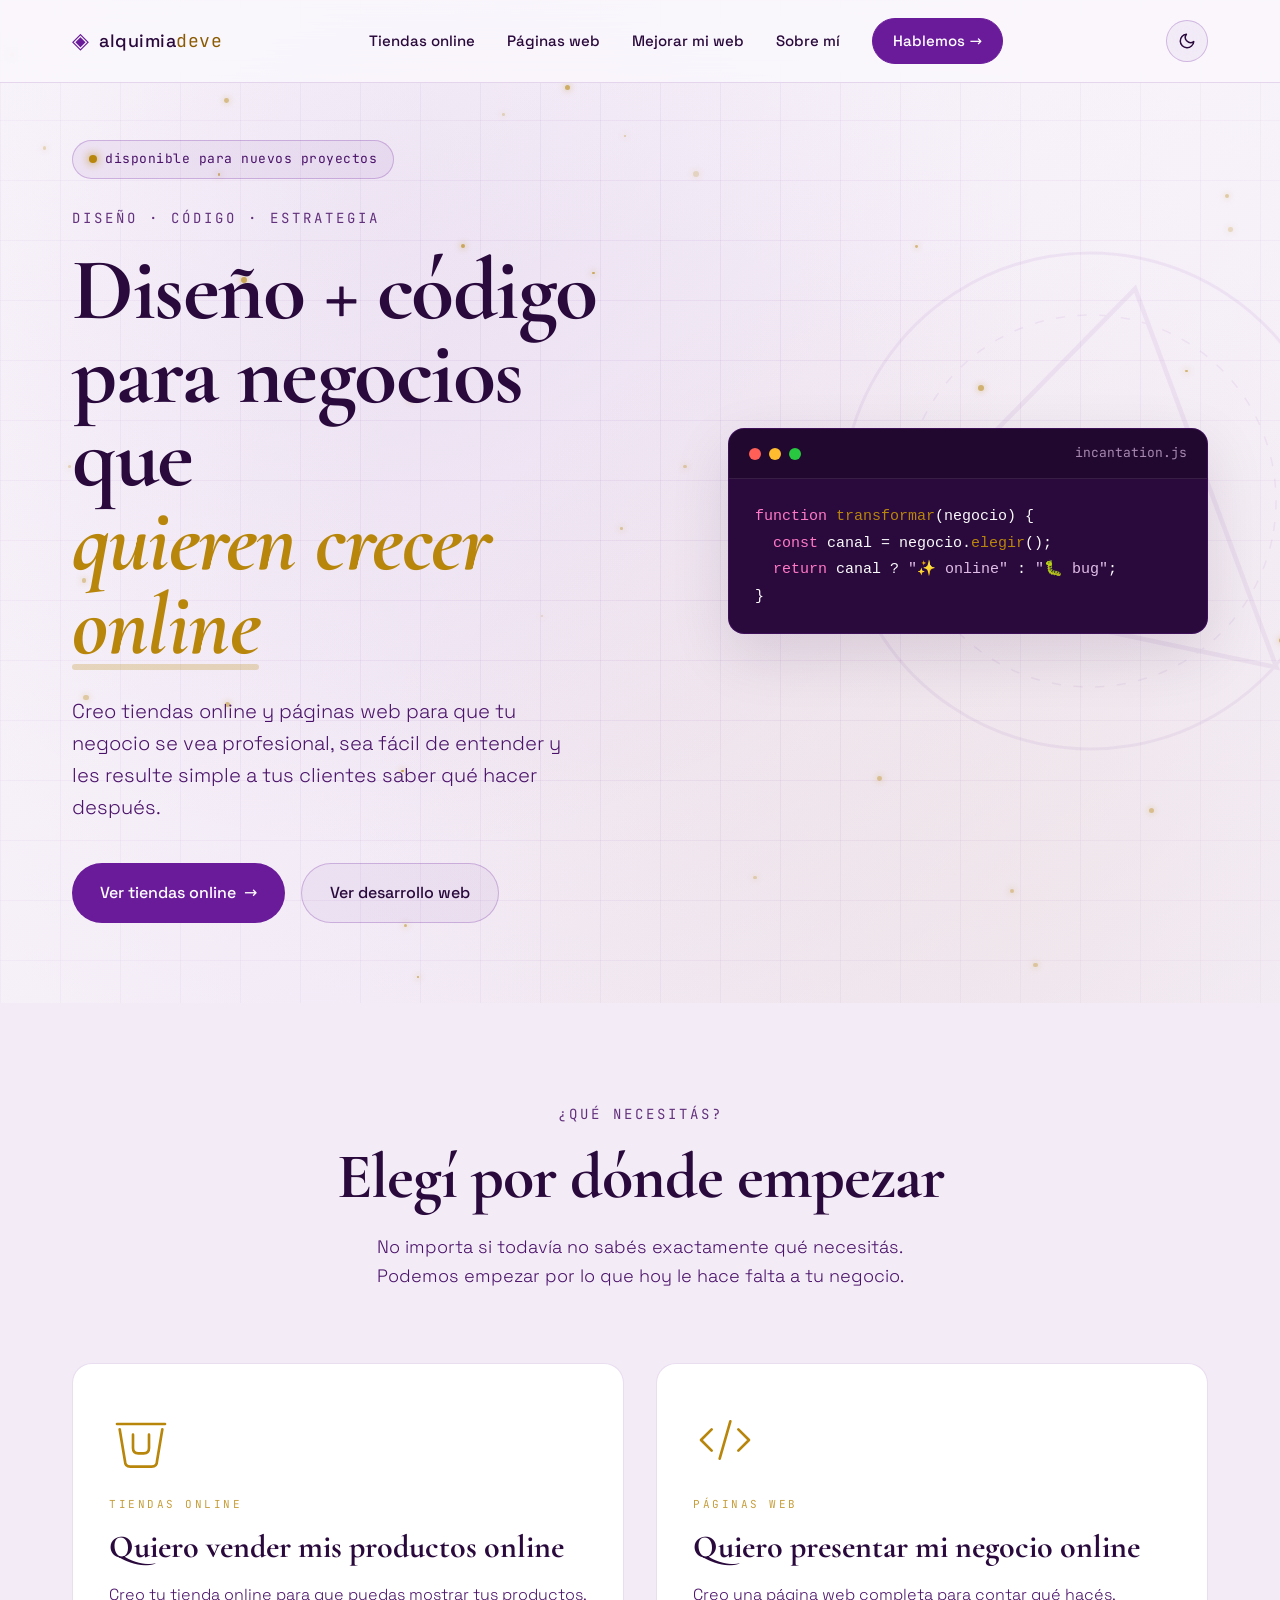
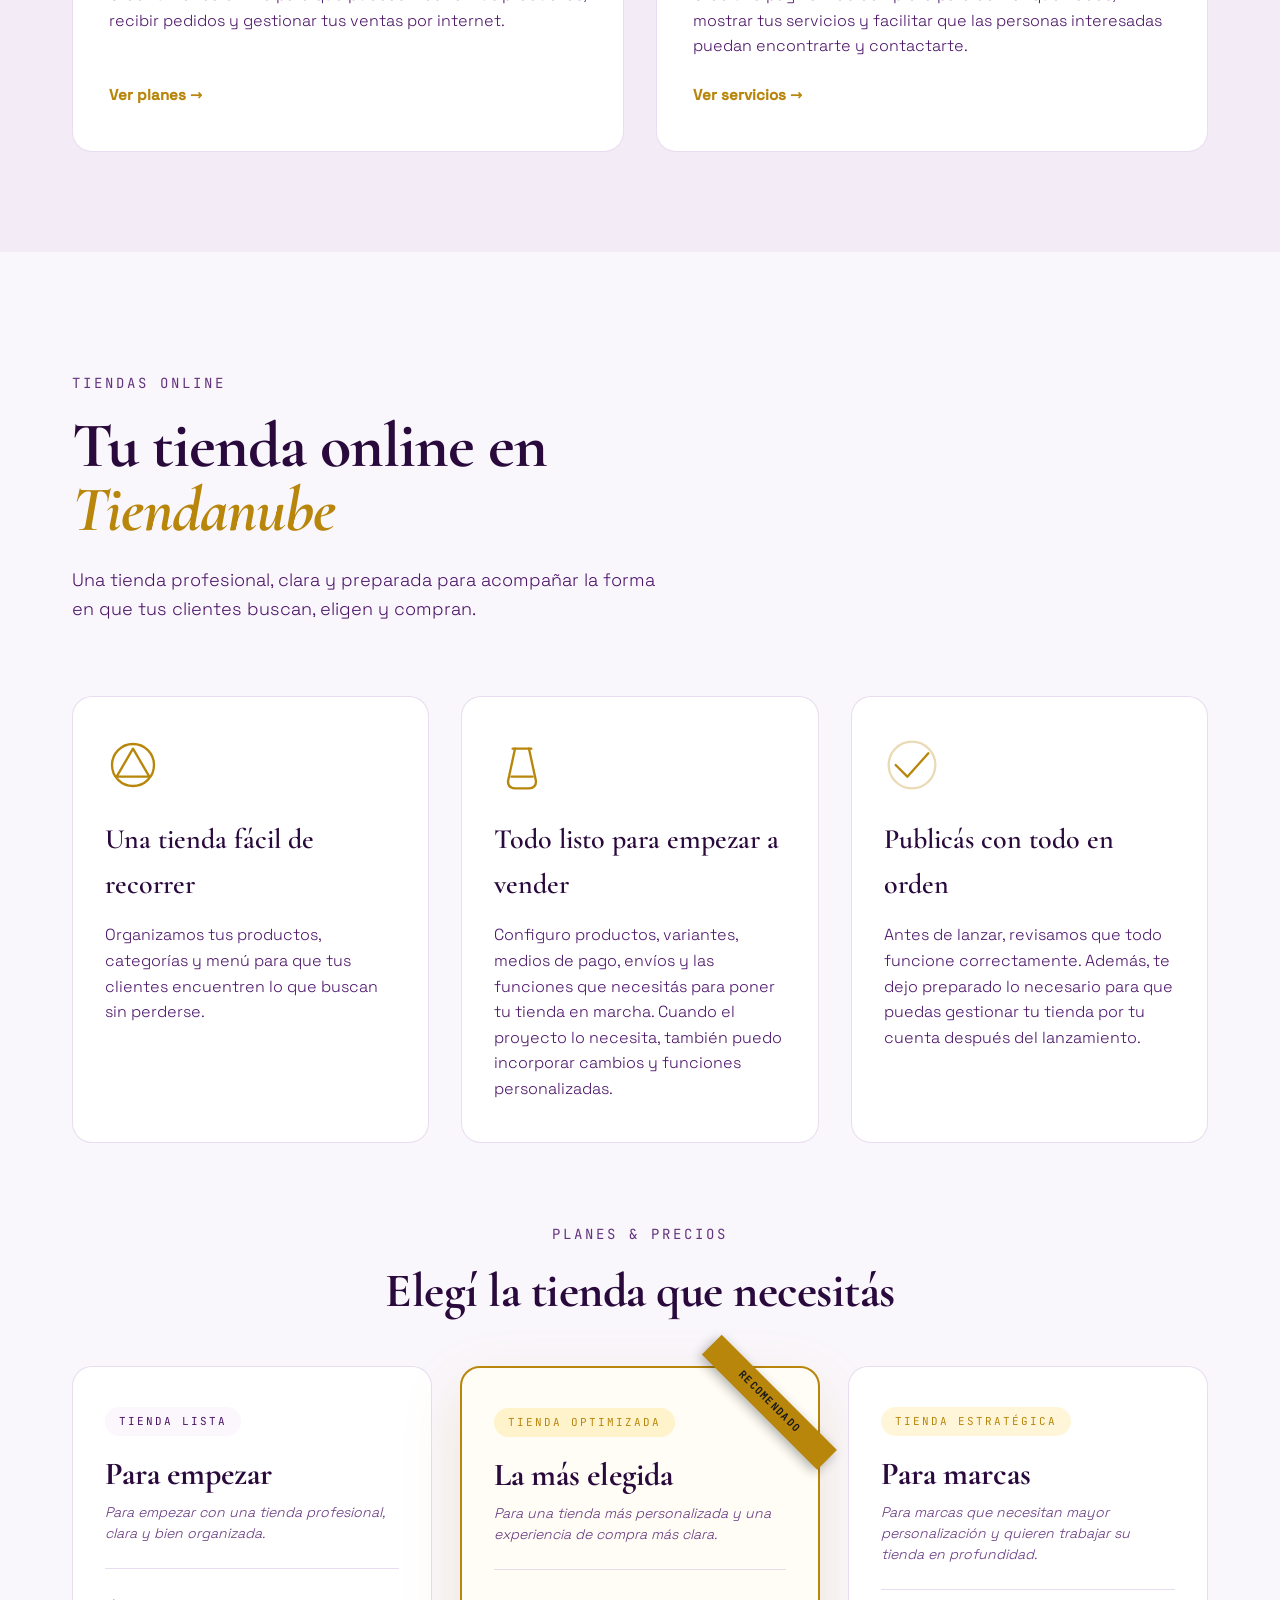
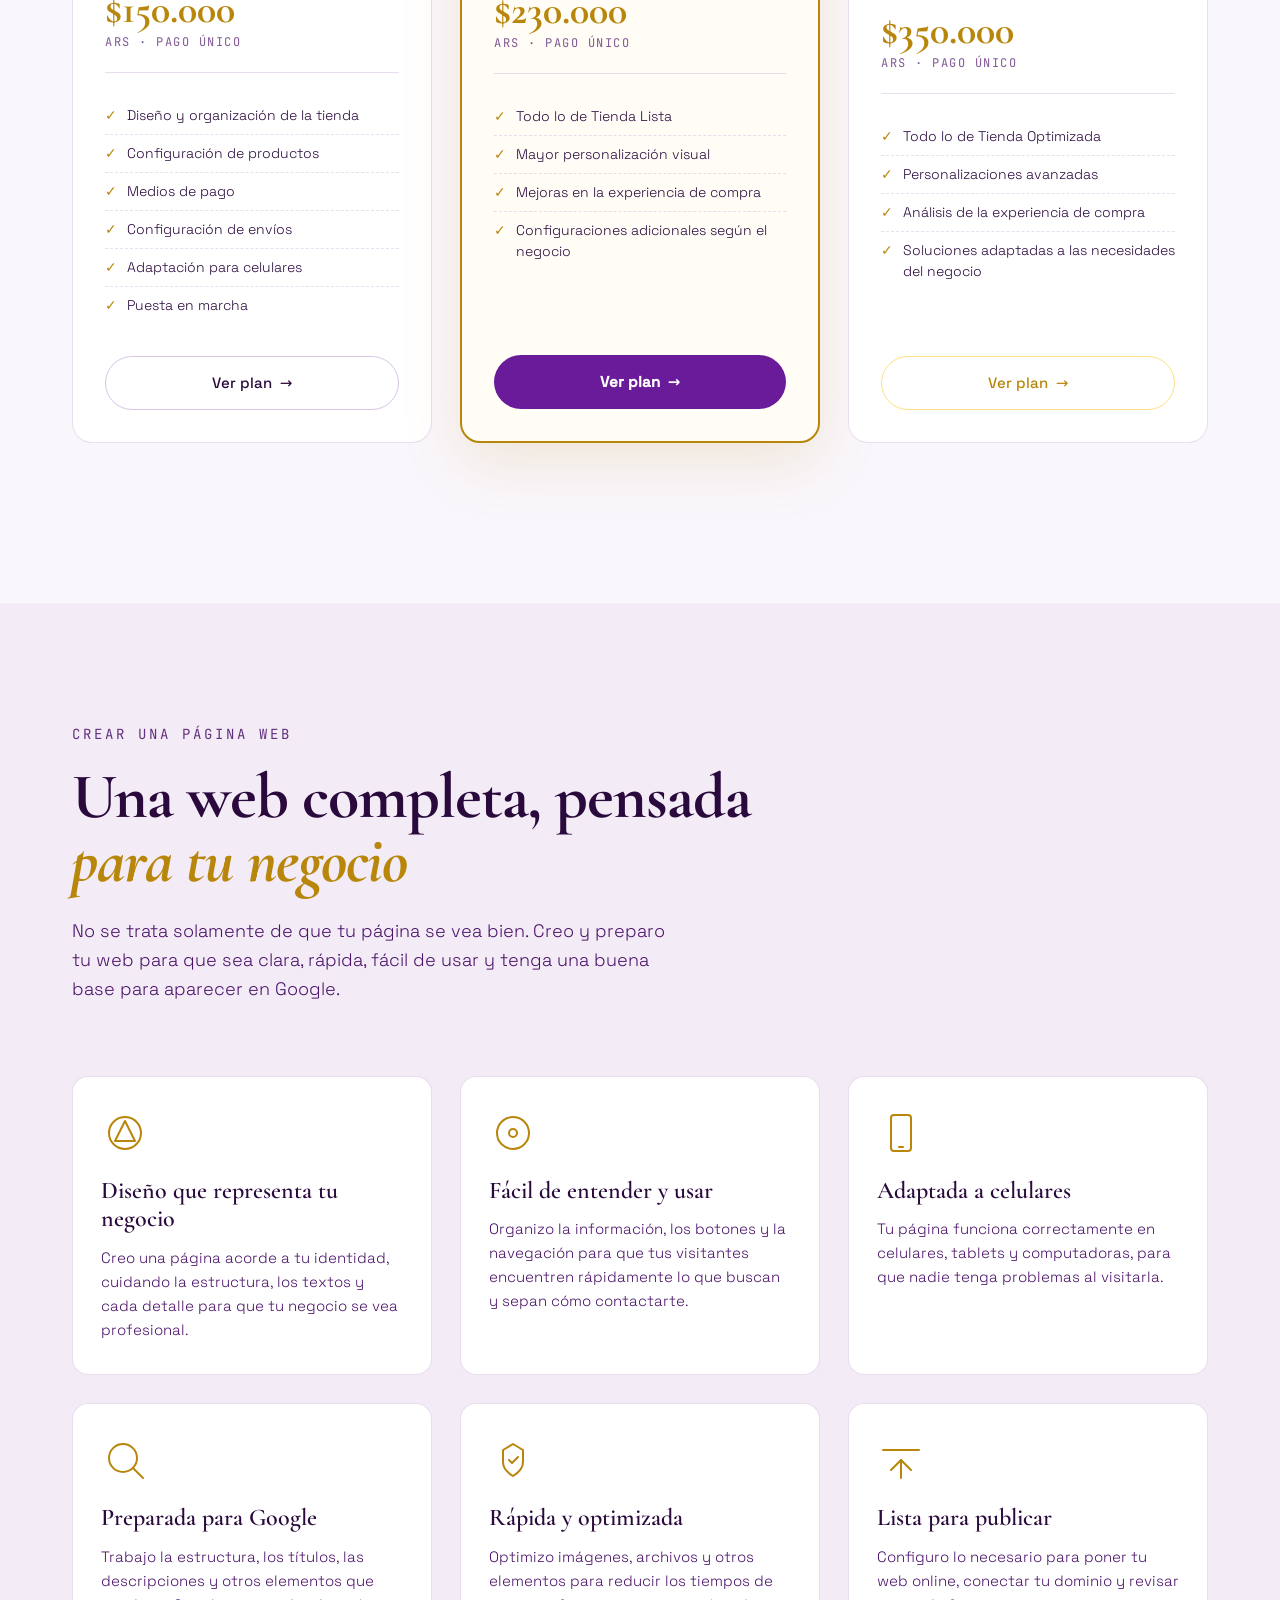
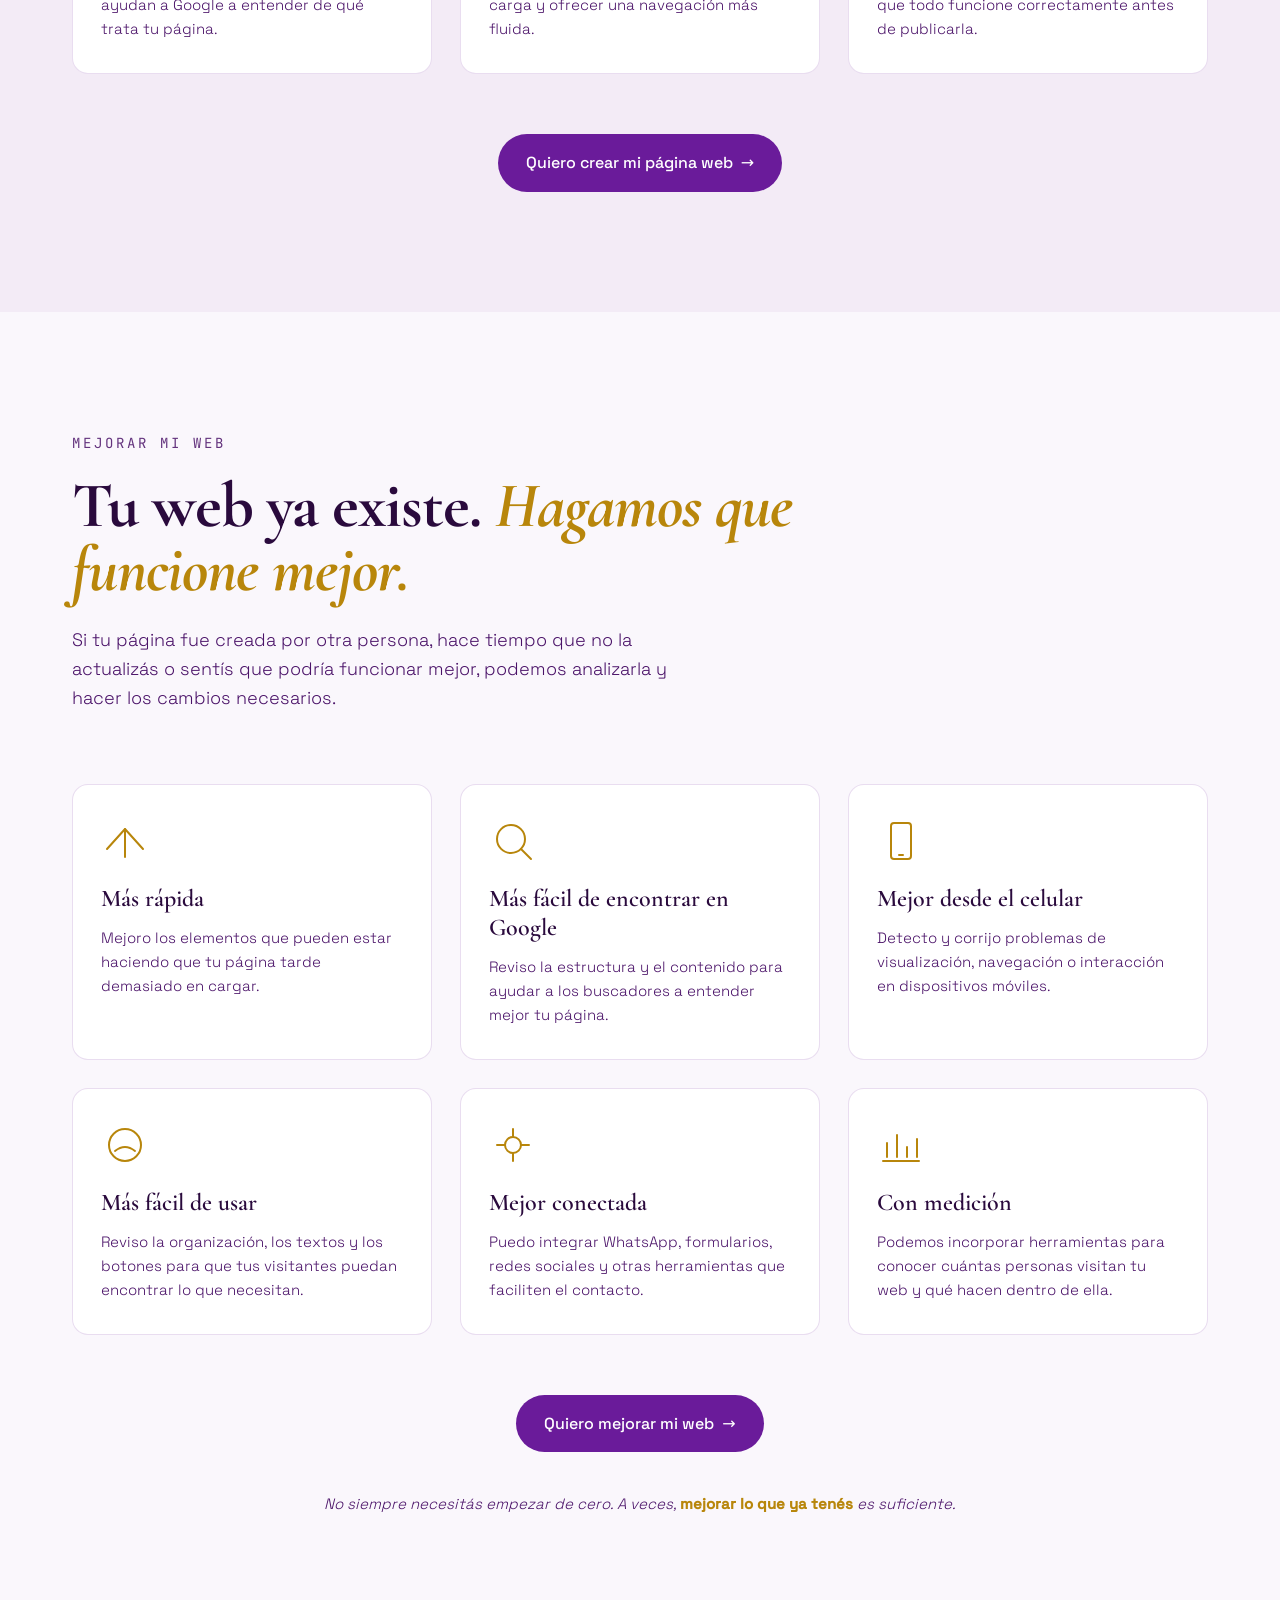
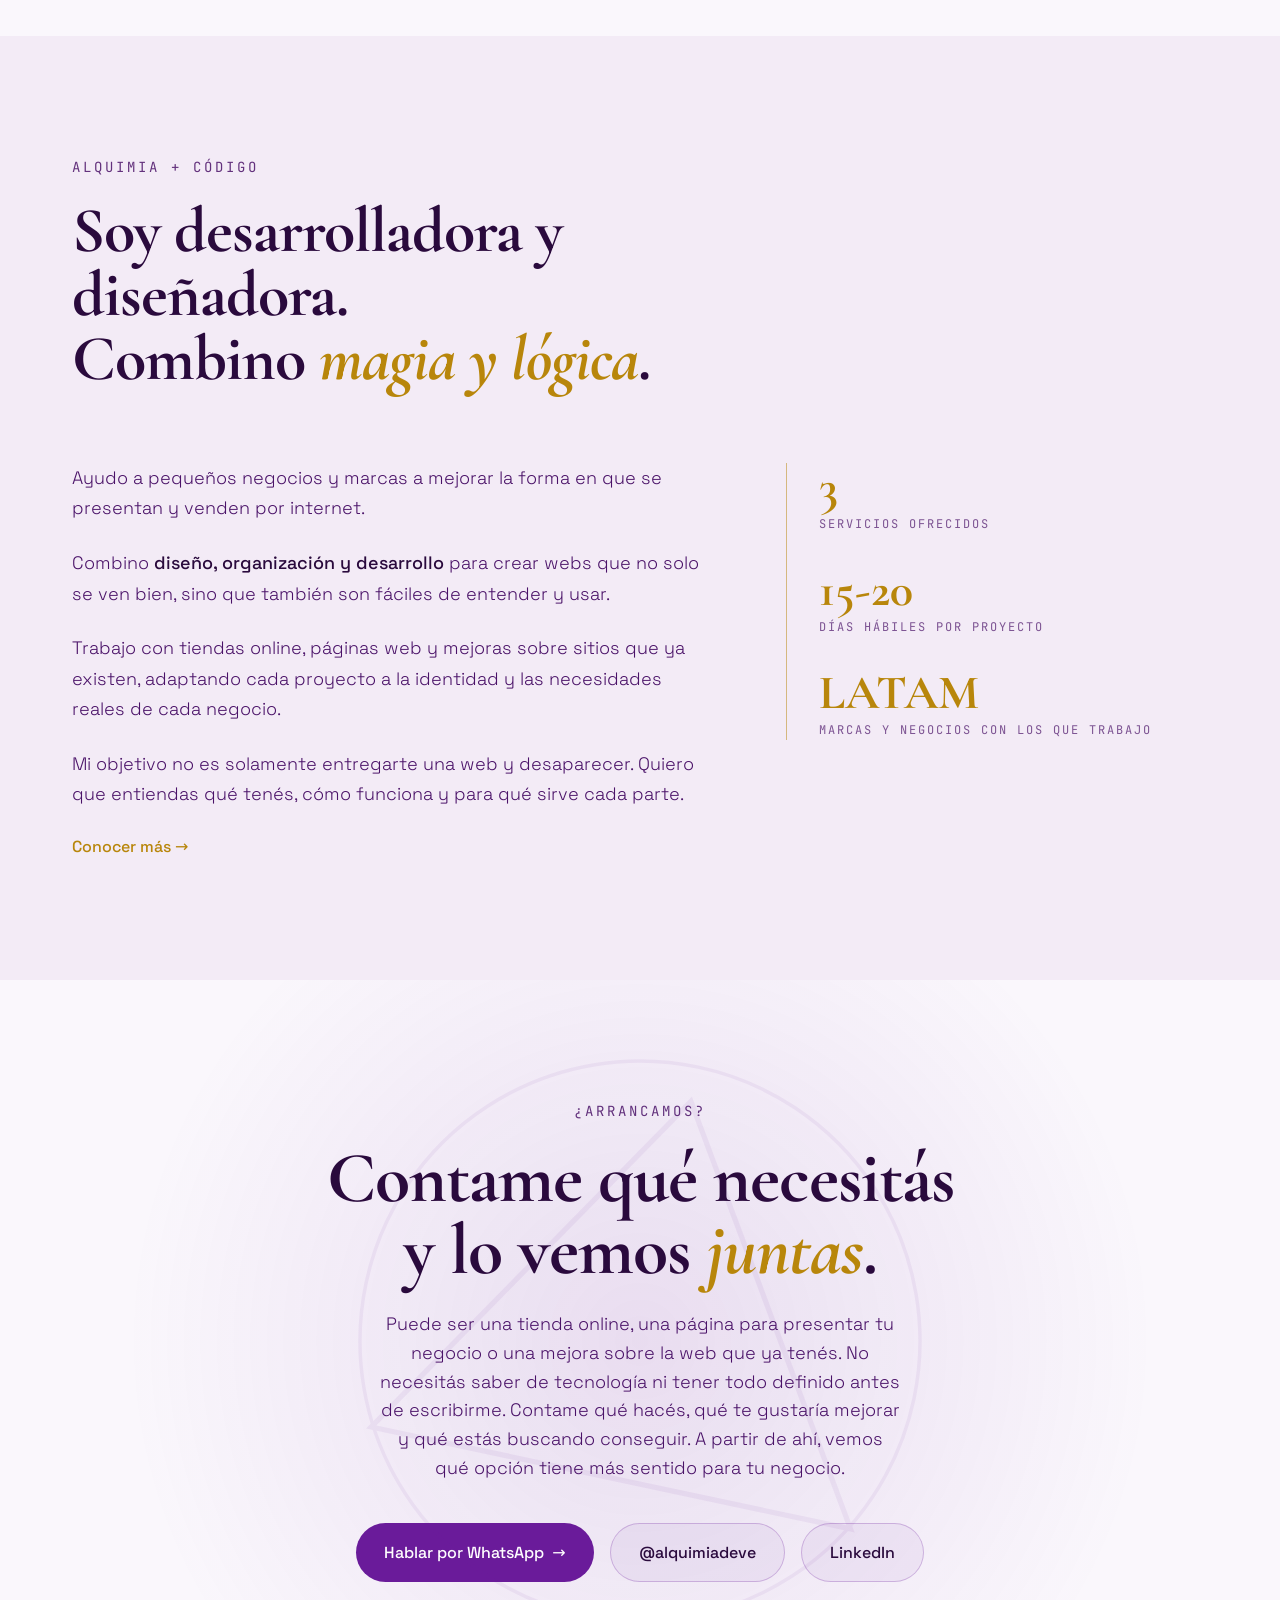
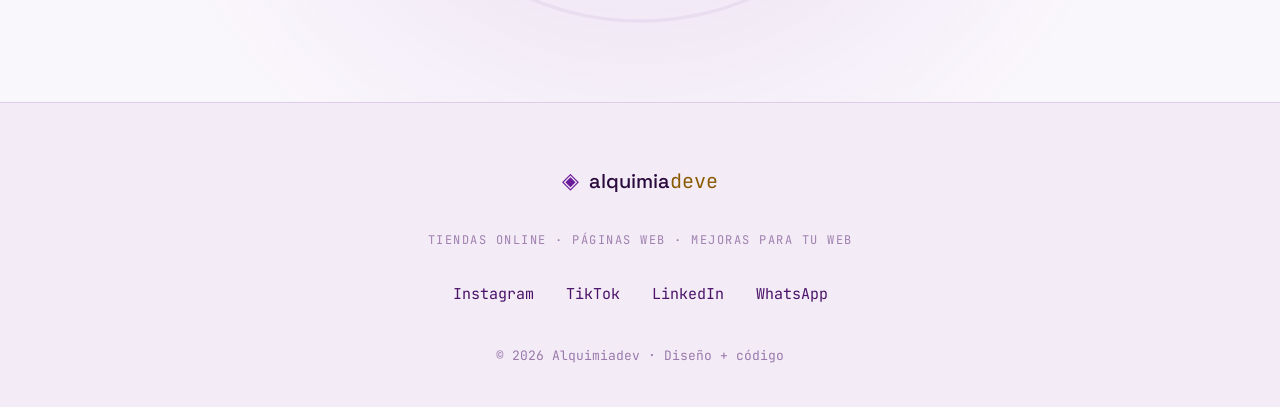
==== index.html @ 21dd28df "se agregan servicios" ====
<!DOCTYPE html>
<html lang="es">
<head>
  <meta charset="UTF-8" />
  <meta name="viewport" content="width=device-width, initial-scale=1.0" />

  <!-- SEO básico -->
  <title>Tiendas online, páginas web y mejoras | Alquimiadev</title>
  <meta name="description" content="Creo tiendas online en Tiendanube, páginas web profesionales y mejoras para sitios existentes. Diseño, desarrollo y estrategia para negocios de LATAM." />
  <meta name="author" content="Alquimiadev" />
  <meta name="robots" content="index, follow, max-image-preview:large" />
  <link rel="canonical" href="https://alquimiadev.com/" />

  <!-- Theme color dinámico -->
  <meta name="theme-color" content="#2a0a3d" media="(prefers-color-scheme: dark)" />
  <meta name="theme-color" content="#faf7fc" media="(prefers-color-scheme: light)" />

  <script>
    // Aplicar tema ANTES de renderizar (evita flash)
    (function () {
      try {
        var stored = localStorage.getItem('theme');
        var prefersLight = window.matchMedia('(prefers-color-scheme: light)').matches;
        var theme = stored || (prefersLight ? 'light' : 'dark');
        document.documentElement.setAttribute('data-theme', theme);
      } catch (e) {
        document.documentElement.setAttribute('data-theme', 'dark');
      }
    })();
  </script>

  <!-- Favicon -->
  <link rel="icon" type="image/svg+xml" href="logo.svg" />

  <!-- Open Graph -->
  <meta property="og:type" content="website" />
  <meta property="og:site_name" content="Alquimiadev" />
  <meta property="og:locale" content="es_AR" />
  <meta property="og:title" content="Tiendas online, páginas web y mejoras | Alquimiadev" />
  <meta property="og:description" content="Creo tiendas online en Tiendanube, páginas web profesionales y mejoras para sitios existentes." />
  <meta property="og:url" content="https://alquimiadev.com/" />
  <meta property="og:image" content="https://alquimiadev.com/og-image.png" />
  <meta property="og:image:width" content="1200" />
  <meta property="og:image:height" content="630" />
  <meta property="og:image:alt" content="Alquimiadev: diseño + código para negocios que crecen online" />

  <!-- Twitter / X -->
  <meta name="twitter:card" content="summary_large_image" />
  <meta name="twitter:title" content="Tiendas online, páginas web y mejoras | Alquimiadev" />
  <meta name="twitter:description" content="Creo tiendas online en Tiendanube, páginas web profesionales y mejoras para sitios existentes." />
  <meta name="twitter:image" content="https://alquimiadev.com/og-image.png" />

  <!-- Schema.org JSON-LD -->
  <script type="application/ld+json">
  {
    "@context": "https://schema.org",
    "@graph": [
      {
        "@type": "WebSite",
        "@id": "https://alquimiadev.com/#website",
        "url": "https://alquimiadev.com/",
        "name": "Alquimiadev",
        "inLanguage": "es"
      },
      {
        "@type": "Person",
        "@id": "https://alquimiadev.com/#persona",
        "name": "Alquimiadev",
        "jobTitle": "Desarrolladora y Diseñadora Web",
        "url": "https://alquimiadev.com/",
        "worksFor": { "@id": "https://alquimiadev.com/#negocio" },
        "sameAs": [
          "https://instagram.com/alquimiadeve",
          "https://tiktok.com/@alquimiadeve",
          "https://linkedin.com/in/romina-gonzalez-38a196232"
        ]
      },
      {
        "@type": "ProfessionalService",
        "@id": "https://alquimiadev.com/#negocio",
        "name": "Alquimiadev",
        "url": "https://alquimiadev.com/",
        "logo": "https://alquimiadev.com/logo.svg",
        "image": "https://alquimiadev.com/og-image.png",
        "slogan": "Diseño + código",
        "description": "Creación de tiendas online en Tiendanube, páginas web y mejoras para sitios existentes.",
        "founder": { "@id": "https://alquimiadev.com/#persona" },
        "areaServed": { "@type": "Place", "name": "Latinoamérica" },
        "knowsAbout": ["Tiendanube", "Diseño UX", "Desarrollo web", "Landing pages", "SEO", "Performance web"],
        "sameAs": [
          "https://instagram.com/alquimiadeve",
          "https://tiktok.com/@alquimiadeve",
          "https://linkedin.com/in/romina-gonzalez-38a196232"
        ],
        "contactPoint": {
          "@type": "ContactPoint",
          "contactType": "ventas",
          "url": "https://wa.me/5491172546211",
          "availableLanguage": "Spanish"
        },
        "hasOfferCatalog": {
          "@type": "OfferCatalog",
          "name": "Servicios",
          "itemListElement": [
            {
              "@type": "Offer",
              "name": "Tienda Lista",
              "price": "150000",
              "priceCurrency": "ARS",
              "itemOffered": { "@type": "Service", "name": "Tienda online en Tiendanube", "description": "Diseño y configuración de tienda online básica." }
            },
            {
              "@type": "Offer",
              "name": "Tienda Optimizada",
              "price": "230000",
              "priceCurrency": "ARS",
              "itemOffered": { "@type": "Service", "name": "Tienda online personalizada", "description": "Tienda con mayor personalización visual y mejoras de experiencia." }
            },
            {
              "@type": "Offer",
              "name": "Tienda Estratégica",
              "price": "350000",
              "priceCurrency": "ARS",
              "itemOffered": { "@type": "Service", "name": "Tienda online avanzada", "description": "Solución avanzada con personalizaciones y análisis de experiencia." }
            },
            {
              "@type": "Offer",
              "itemOffered": { "@type": "Service", "name": "Páginas web", "description": "Desarrollo de páginas web completas para presentar tu negocio." }
            },
            {
              "@type": "Offer",
              "itemOffered": { "@type": "Service", "name": "Mejoras para tu web", "description": "Optimización de performance, SEO, accesibilidad y usabilidad para webs existentes." }
            }
          ]
        }
      }
    ]
  }
  </script>

  <!-- Analytics -->
  <script async src="https://plausible.io/js/pa-9VZsGgUSkBNHx3K1E_bMy.js"></script>
  <script src="/analytics.js" defer></script>

  <!-- Fuentes -->
  <link rel="preload" href="fonts/cormorant-garamond-latin-700-normal.woff2" as="font" type="font/woff2" crossorigin>
  <link rel="preload" href="fonts/cormorant-garamond-latin-700-italic.woff2" as="font" type="font/woff2" crossorigin>
  <link rel="preload" href="fonts/space-grotesk-latin-300-normal.woff2" as="font" type="font/woff2" crossorigin>

  <link rel="stylesheet" href="styles.css" />
  <link rel="stylesheet" href="accessibility.css" />
  <link rel="stylesheet" href="performance.css" />

  <script src="script.js" defer></script>
  <script src="a11y.js" defer></script>
</head>
<body>

  <a href="#contenido" class="skip-link">Saltar al contenido</a>

  <!-- NAVEGACIÓN -->
  <header class="nav">
    <div class="nav-inner">
      <a href="#inicio" class="nav-logo" aria-label="Alquimiadev, ir al inicio">
        <span class="nav-logo-symbol" aria-hidden="true">◈</span>
        <span class="nav-logo-text">alquimia<em>deve</em></span>
      </a>

      <nav class="nav-links" aria-label="Principal">
        <a href="#tiendas" class="plausible-event-name=click_nav_tiendas">Tiendas online</a>
        <a href="#paginas-web" class="plausible-event-name=click_nav_web">Páginas web</a>
        <a href="#mejorar-web" class="plausible-event-name=click_nav_mejoras">Mejorar mi web</a>
        <a href="#sobre-mi">Sobre mí</a>
        <a href="#contacto" class="nav-cta plausible-event-name=click_nav_cta">Hablemos <span aria-hidden="true">→</span></a>
      </nav>

      <button type="button" class="theme-toggle" id="themeToggle" aria-label="Cambiar tema" aria-pressed="false">
        <span class="theme-icon theme-icon-sun" aria-hidden="true">
          <svg viewBox="0 0 24 24" fill="none" stroke="currentColor" stroke-width="2" stroke-linecap="round" stroke-linejoin="round" width="18" height="18">
            <circle cx="12" cy="12" r="4"/>
            <path d="M12 2v2M12 20v2M4.93 4.93l1.41 1.41M17.66 17.66l1.41 1.41M2 12h2M20 12h2M6.34 17.66l-1.41 1.41M19.07 4.93l-1.41 1.41"/>
          </svg>
        </span>
        <span class="theme-icon theme-icon-moon" aria-hidden="true">
          <svg viewBox="0 0 24 24" fill="none" stroke="currentColor" stroke-width="2" stroke-linecap="round" stroke-linejoin="round" width="18" height="18">
            <path d="M21 12.79A9 9 0 1 1 11.21 3 7 7 0 0 0 21 12.79z"/>
          </svg>
        </span>
      </button>

      <button type="button" class="nav-toggle" id="navToggle" aria-label="Abrir menú" aria-expanded="false" aria-controls="navMobile">
        <span aria-hidden="true"></span><span aria-hidden="true"></span><span aria-hidden="true"></span>
      </button>
    </div>
  </header>

  <nav class="nav-mobile" id="navMobile" aria-label="Principal (móvil)">
    <a href="#tiendas" class="plausible-event-name=click_nav_tiendas">Tiendas online</a>
    <a href="#paginas-web" class="plausible-event-name=click_nav_web">Páginas web</a>
    <a href="#mejorar-web" class="plausible-event-name=click_nav_mejoras">Mejorar mi web</a>
    <a href="#sobre-mi">Sobre mí</a>
    <a href="#contacto" class="plausible-event-name=click_nav_cta">Hablemos</a>
  </nav>

  <main id="contenido">

  <!-- HERO -->
  <section class="hero" id="inicio" aria-labelledby="hero-titulo">
    <div class="hero-bg" aria-hidden="true">
      <div class="grid-bg"></div>
      <div class="particles" id="particles"></div>
      <svg class="alchemy-mark" viewBox="0 0 200 200" focusable="false">
        <circle cx="100" cy="100" r="80" fill="none" stroke="currentColor" stroke-width="1"/>
        <circle cx="100" cy="100" r="60" fill="none" stroke="currentColor" stroke-width="0.5" stroke-dasharray="3 4"/>
        <polygon points="100,30 170,140 30,140" fill="none" stroke="currentColor" stroke-width="1.5"/>
        <circle cx="100" cy="100" r="10" fill="currentColor" opacity="0.6"/>
      </svg>
    </div>

    <div class="container hero-inner">
      <div class="hero-content">

        <p class="badge">
          <span class="badge-dot" aria-hidden="true"></span>
          disponible para nuevos proyectos
        </p>

        <p class="kicker">diseño · código · estrategia</p>

        <h1 class="hero-title" id="hero-titulo">
          Diseño + código<br>
          para negocios que<br>
          <em>quieren crecer online</em>
        </h1>

        <p class="hero-sub">
          Creo tiendas online y páginas web para que tu negocio se vea profesional,
          sea fácil de entender y les resulte simple a tus clientes saber qué hacer después.
        </p>

        <div class="hero-ctas">
          <a href="#tiendas" class="btn btn-primary plausible-event-name=click_hero_tiendas">Ver tiendas online <span aria-hidden="true">→</span></a>
          <a href="#paginas-web" class="btn btn-secondary plausible-event-name=click_hero_web">Ver desarrollo web</a>
        </div>

      </div>

      <div class="hero-code" aria-hidden="true">
        <div class="code-panel">
          <div class="code-header">
            <span></span><span></span><span></span>
            <em>incantation.js</em>
          </div>
          <pre class="code-body"><code><span class="c-key">function</span> <span class="c-fn">transformar</span>(negocio) {
  <span class="c-key">const</span> canal = negocio.<span class="c-fn">elegir</span>();
  <span class="c-key">return</span> canal ? <span class="c-str">"✨ online"</span> : <span class="c-str">"🐛 bug"</span>;
}</code></pre>
        </div>
      </div>

    </div>
  </section>


  <!-- DECISIÓN: DOS CAMINOS -->
  <section class="section decision" aria-labelledby="decision-titulo">
    <div class="container">

      <div class="section-header section-header--centered">
        <p class="kicker kicker--centered">¿qué necesitás?</p>
        <h2 class="section-title" id="decision-titulo">
          Elegí por dónde empezar
        </h2>
        <p class="section-sub section-sub--centered">
          No importa si todavía no sabés exactamente qué necesitás.
          Podemos empezar por lo que hoy le hace falta a tu negocio.
        </p>
      </div>

      <div class="decision-grid">

        <a href="#tiendas" class="decision-card plausible-event-name=click_decision_tiendas">
          <div class="decision-icon" aria-hidden="true">
            <svg viewBox="0 0 48 48" fill="none" stroke="currentColor" stroke-width="2" stroke-linecap="round" stroke-linejoin="round">
              <path d="M 8 16 L 12 40 Q 12 44 16 44 L 32 44 Q 36 44 36 40 L 40 16"/>
              <path d="M 6 12 L 42 12"/>
              <path d="M 18 20 L 18 30 Q 18 34 22 34 L 26 34 Q 30 34 30 30 L 30 20"/>
            </svg>
          </div>
          <span class="decision-tag">Tiendas online</span>
          <h3>Quiero vender mis productos online</h3>
          <p>
            Creo tu tienda online para que puedas mostrar tus productos,
            recibir pedidos y gestionar tus ventas por internet.
          </p>
          <span class="decision-cta">Ver planes <span aria-hidden="true">→</span></span>
        </a>

        <a href="#paginas-web" class="decision-card plausible-event-name=click_decision_web">
          <div class="decision-icon" aria-hidden="true">
            <svg viewBox="0 0 48 48" fill="none" stroke="currentColor" stroke-width="2" stroke-linecap="round" stroke-linejoin="round">
              <polyline points="14,16 6,24 14,32"/>
              <polyline points="34,16 42,24 34,32"/>
              <line x1="28" y1="10" x2="20" y2="38"/>
            </svg>
          </div>
          <span class="decision-tag">Páginas web</span>
          <h3>Quiero presentar mi negocio online</h3>
          <p>
            Creo una página web completa para contar qué hacés, mostrar
            tus servicios y facilitar que las personas interesadas puedan
            encontrarte y contactarte.
          </p>
          <span class="decision-cta">Ver servicios <span aria-hidden="true">→</span></span>
        </a>

      </div>

    </div>
  </section>


  <!-- ========================================================
       SECCIÓN 1 — TIENDAS ONLINE
       ======================================================== -->
  <section class="section servicio-tiendas" id="tiendas" aria-labelledby="tiendas-titulo">
    <div class="container">

      <div class="section-header">
        <p class="kicker">tiendas online</p>
        <h2 class="section-title" id="tiendas-titulo">
          Tu tienda online en <em>Tiendanube</em>
        </h2>
        <p class="section-sub">
          Una tienda profesional, clara y preparada para acompañar la forma
          en que tus clientes buscan, eligen y compran.
        </p>
      </div>

      <div class="services-grid services-grid--spaced">

        <article class="service-card">
          <div class="service-icon" aria-hidden="true">
            <svg viewBox="0 0 48 48" fill="none" stroke="currentColor" stroke-width="2" stroke-linecap="round" stroke-linejoin="round">
              <circle cx="24" cy="24" r="18"/>
              <polygon points="24,10 38,34 10,34"/>
            </svg>
          </div>
          <h3>Una tienda fácil de recorrer</h3>
          <p>
            Organizamos tus productos, categorías y menú para que tus clientes
            encuentren lo que buscan sin perderse.
          </p>
        </article>

        <article class="service-card">
          <div class="service-icon" aria-hidden="true">
            <svg viewBox="0 0 48 48" fill="none" stroke="currentColor" stroke-width="2" stroke-linecap="round" stroke-linejoin="round">
              <path d="M 18 10 L 12 38 Q 12 44 18 44 L 30 44 Q 36 44 36 38 L 30 10"/>
              <line x1="16" y1="10" x2="32" y2="10"/>
              <line x1="15" y1="34" x2="33" y2="34"/>
            </svg>
          </div>
          <h3>Todo listo para empezar a vender</h3>
          <p>
            Configuro productos, variantes, medios de pago, envíos y las funciones
            que necesitás para poner tu tienda en marcha. Cuando el proyecto lo necesita,
            también puedo incorporar cambios y funciones personalizadas.
          </p>
        </article>

        <article class="service-card">
          <div class="service-icon" aria-hidden="true">
            <svg viewBox="0 0 48 48" fill="none" stroke="currentColor" stroke-width="2" stroke-linecap="round" stroke-linejoin="round">
              <polyline points="10,24 20,34 38,14"/>
              <circle cx="24" cy="24" r="20" opacity="0.3"/>
            </svg>
          </div>
          <h3>Publicás con todo en orden</h3>
          <p>
            Antes de lanzar, revisamos que todo funcione correctamente.
            Además, te dejo preparado lo necesario para que puedas gestionar
            tu tienda por tu cuenta después del lanzamiento.
          </p>
        </article>

      </div>

      <div class="planes-header">
        <p class="kicker kicker--centered">planes & precios</p>
        <h3 class="planes-subtitle">Elegí la tienda que necesitás</h3>
      </div>

      <div class="planes-grid">

        <!-- TIENDA LISTA -->
        <article class="plan plan-base">
          <span class="plan-badge">Tienda Lista</span>
          <h3 class="plan-name">Para empezar</h3>
          <p class="plan-tagline">
            Para empezar con una tienda profesional, clara y bien organizada.
          </p>

          <div class="plan-price">
            <span class="plan-amount">$150.000</span>
            <span class="plan-currency">ARS · pago único</span>
          </div>

          <ul class="plan-features">
            <li>Diseño y organización de la tienda</li>
            <li>Configuración de productos</li>
            <li>Medios de pago</li>
            <li>Configuración de envíos</li>
            <li>Adaptación para celulares</li>
            <li>Puesta en marcha</li>
          </ul>

          <a href="https://wa.me/5491172546211?text=%C2%A1Hola!%20Quiero%20consultar%20por%20el%20plan%20Tienda%20Lista."
             target="_blank"
             rel="noopener"
             class="btn btn-plan btn-plan-base plausible-event-name=click_plan_lista">
            Ver plan <span aria-hidden="true">→</span>
          </a>
        </article>

        <!-- TIENDA OPTIMIZADA -->
        <article class="plan plan-full destacado">
          <span class="plan-ribbon">Recomendado</span>
          <span class="plan-badge">Tienda Optimizada</span>
          <h3 class="plan-name">La más elegida</h3>
          <p class="plan-tagline">
            Para una tienda más personalizada y una experiencia de compra más clara.
          </p>

          <div class="plan-price">
            <span class="plan-amount">$230.000</span>
            <span class="plan-currency">ARS · pago único</span>
          </div>

          <ul class="plan-features">
            <li>Todo lo de Tienda Lista</li>
            <li>Mayor personalización visual</li>
            <li>Mejoras en la experiencia de compra</li>
            <li>Configuraciones adicionales según el negocio</li>
          </ul>

          <a href="https://wa.me/5491172546211?text=%C2%A1Hola!%20Quiero%20consultar%20por%20el%20plan%20Tienda%20Optimizada."
             target="_blank"
             rel="noopener"
             class="btn btn-plan btn-plan-full plausible-event-name=click_plan_optimizada">
            Ver plan <span aria-hidden="true">→</span>
          </a>
        </article>

        <!-- TIENDA ESTRATÉGICA -->
        <article class="plan plan-premium">
          <span class="plan-badge">Tienda Estratégica</span>
          <h3 class="plan-name">Para marcas</h3>
          <p class="plan-tagline">
            Para marcas que necesitan mayor personalización y quieren trabajar
            su tienda en profundidad.
          </p>

          <div class="plan-price">
            <span class="plan-amount">$350.000</span>
            <span class="plan-currency">ARS · pago único</span>
          </div>

          <ul class="plan-features">
            <li>Todo lo de Tienda Optimizada</li>
            <li>Personalizaciones avanzadas</li>
            <li>Análisis de la experiencia de compra</li>
            <li>Soluciones adaptadas a las necesidades del negocio</li>
          </ul>

          <a href="https://wa.me/5491172546211?text=%C2%A1Hola!%20Quiero%20consultar%20por%20el%20plan%20Tienda%20Estrat%C3%A9gica."
             target="_blank"
             rel="noopener"
             class="btn btn-plan btn-plan-premium plausible-event-name=click_plan_estrategica">
            Ver plan <span aria-hidden="true">→</span>
          </a>
        </article>

      </div>

    </div>
  </section>


  <!-- ========================================================
       SECCIÓN 2 — PÁGINAS WEB
       ======================================================== -->
  <section class="section servicio-desarrollo" id="paginas-web" aria-labelledby="paginas-titulo">
    <div class="container">

      <div class="section-header">
        <p class="kicker">crear una página web</p>
        <h2 class="section-title" id="paginas-titulo">
          Una web completa, pensada <em>para tu negocio</em>
        </h2>
        <p class="section-sub">
          No se trata solamente de que tu página se vea bien. Creo y preparo tu web
          para que sea clara, rápida, fácil de usar y tenga una buena base para
          aparecer en Google.
        </p>
      </div>

      <div class="web-features-grid web-features-grid--spaced">

        <article class="web-feature">
          <div class="web-feature-icon" aria-hidden="true">
            <svg viewBox="0 0 48 48" fill="none" stroke="currentColor" stroke-width="2" stroke-linecap="round" stroke-linejoin="round">
              <circle cx="24" cy="24" r="16"/>
              <polygon points="24,12 34,32 14,32"/>
            </svg>
          </div>
          <h3>Diseño que representa tu negocio</h3>
          <p>
            Creo una página acorde a tu identidad, cuidando la estructura,
            los textos y cada detalle para que tu negocio se vea profesional.
          </p>
        </article>

        <article class="web-feature">
          <div class="web-feature-icon" aria-hidden="true">
            <svg viewBox="0 0 48 48" fill="none" stroke="currentColor" stroke-width="2" stroke-linecap="round" stroke-linejoin="round">
              <circle cx="24" cy="24" r="16"/>
              <circle cx="24" cy="24" r="4"/>
            </svg>
          </div>
          <h3>Fácil de entender y usar</h3>
          <p>
            Organizo la información, los botones y la navegación para que tus
            visitantes encuentren rápidamente lo que buscan y sepan cómo contactarte.
          </p>
        </article>

        <article class="web-feature">
          <div class="web-feature-icon" aria-hidden="true">
            <svg viewBox="0 0 48 48" fill="none" stroke="currentColor" stroke-width="2" stroke-linecap="round" stroke-linejoin="round">
              <rect x="14" y="6" width="20" height="36" rx="3"/>
              <line x1="22" y1="38" x2="26" y2="38"/>
            </svg>
          </div>
          <h3>Adaptada a celulares</h3>
          <p>
            Tu página funciona correctamente en celulares, tablets y computadoras,
            para que nadie tenga problemas al visitarla.
          </p>
        </article>

        <article class="web-feature">
          <div class="web-feature-icon" aria-hidden="true">
            <svg viewBox="0 0 48 48" fill="none" stroke="currentColor" stroke-width="2" stroke-linecap="round" stroke-linejoin="round">
              <circle cx="22" cy="22" r="14"/>
              <line x1="32" y1="32" x2="42" y2="42"/>
            </svg>
          </div>
          <h3>Preparada para Google</h3>
          <p>
            Trabajo la estructura, los títulos, las descripciones y otros elementos
            que ayudan a Google a entender de qué trata tu página.
          </p>
        </article>

        <article class="web-feature">
          <div class="web-feature-icon" aria-hidden="true">
            <svg viewBox="0 0 48 48" fill="none" stroke="currentColor" stroke-width="2" stroke-linecap="round" stroke-linejoin="round">
              <path d="M 24 8 L 34 14 L 34 26 Q 34 34 24 40 Q 14 34 14 26 L 14 14 Z"/>
              <polyline points="20,24 23,27 29,21"/>
            </svg>
          </div>
          <h3>Rápida y optimizada</h3>
          <p>
            Optimizo imágenes, archivos y otros elementos para reducir
            los tiempos de carga y ofrecer una navegación más fluida.
          </p>
        </article>

        <article class="web-feature">
          <div class="web-feature-icon" aria-hidden="true">
            <svg viewBox="0 0 48 48" fill="none" stroke="currentColor" stroke-width="2" stroke-linecap="round" stroke-linejoin="round">
              <path d="M 14 34 L 24 24 L 34 34"/>
              <line x1="24" y1="24" x2="24" y2="42"/>
              <path d="M 6 14 L 42 14"/>
            </svg>
          </div>
          <h3>Lista para publicar</h3>
          <p>
            Configuro lo necesario para poner tu web online, conectar tu dominio
            y revisar que todo funcione correctamente antes de publicarla.
          </p>
        </article>

      </div>

      <div class="section-cta-centered">
        <a href="https://wa.me/5491172546211?text=%C2%A1Hola!%20Quiero%20crear%20mi%20p%C3%A1gina%20web."
           target="_blank"
           rel="noopener"
           class="btn btn-primary plausible-event-name=click_crear_web">
          Quiero crear mi página web <span aria-hidden="true">→</span>
        </a>
      </div>

    </div>
  </section>


  <!-- ========================================================
       SECCIÓN 3 — MEJORAR MI WEB
       ======================================================== -->
  <section class="section servicio-mejoras" id="mejorar-web" aria-labelledby="mejorar-titulo">
    <div class="container">

      <div class="section-header">
        <p class="kicker">mejorar mi web</p>
        <h2 class="section-title" id="mejorar-titulo">
          Tu web ya existe. <em>Hagamos que funcione mejor.</em>
        </h2>
        <p class="section-sub">
          Si tu página fue creada por otra persona, hace tiempo que no la actualizás
          o sentís que podría funcionar mejor, podemos analizarla y hacer los cambios necesarios.
        </p>
      </div>

      <div class="web-features-grid web-features-grid--spaced">

        <article class="web-feature">
          <div class="web-feature-icon" aria-hidden="true">
            <svg viewBox="0 0 48 48" fill="none" stroke="currentColor" stroke-width="2" stroke-linecap="round" stroke-linejoin="round">
              <path d="M 6 32 L 24 12 L 42 32"/>
              <line x1="24" y1="12" x2="24" y2="40"/>
            </svg>
          </div>
          <h3>Más rápida</h3>
          <p>
            Mejoro los elementos que pueden estar haciendo que tu página
            tarde demasiado en cargar.
          </p>
        </article>

        <article class="web-feature">
          <div class="web-feature-icon" aria-hidden="true">
            <svg viewBox="0 0 48 48" fill="none" stroke="currentColor" stroke-width="2" stroke-linecap="round" stroke-linejoin="round">
              <circle cx="22" cy="22" r="14"/>
              <line x1="32" y1="32" x2="42" y2="42"/>
            </svg>
          </div>
          <h3>Más fácil de encontrar en Google</h3>
          <p>
            Reviso la estructura y el contenido para ayudar a los buscadores
            a entender mejor tu página.
          </p>
        </article>

        <article class="web-feature">
          <div class="web-feature-icon" aria-hidden="true">
            <svg viewBox="0 0 48 48" fill="none" stroke="currentColor" stroke-width="2" stroke-linecap="round" stroke-linejoin="round">
              <rect x="14" y="6" width="20" height="36" rx="3"/>
              <line x1="22" y1="38" x2="26" y2="38"/>
            </svg>
          </div>
          <h3>Mejor desde el celular</h3>
          <p>
            Detecto y corrijo problemas de visualización, navegación
            o interacción en dispositivos móviles.
          </p>
        </article>

        <article class="web-feature">
          <div class="web-feature-icon" aria-hidden="true">
            <svg viewBox="0 0 48 48" fill="none" stroke="currentColor" stroke-width="2" stroke-linecap="round" stroke-linejoin="round">
              <circle cx="24" cy="24" r="16"/>
              <path d="M 14 30 Q 24 22 34 30"/>
            </svg>
          </div>
          <h3>Más fácil de usar</h3>
          <p>
            Reviso la organización, los textos y los botones para que tus
            visitantes puedan encontrar lo que necesitan.
          </p>
        </article>

        <article class="web-feature">
          <div class="web-feature-icon" aria-hidden="true">
            <svg viewBox="0 0 48 48" fill="none" stroke="currentColor" stroke-width="2" stroke-linecap="round" stroke-linejoin="round">
              <path d="M 24 8 v 8 M 24 32 v 8 M 8 24 h 8 M 32 24 h 8"/>
              <circle cx="24" cy="24" r="8"/>
            </svg>
          </div>
          <h3>Mejor conectada</h3>
          <p>
            Puedo integrar WhatsApp, formularios, redes sociales y otras
            herramientas que faciliten el contacto.
          </p>
        </article>

        <article class="web-feature">
          <div class="web-feature-icon" aria-hidden="true">
            <svg viewBox="0 0 48 48" fill="none" stroke="currentColor" stroke-width="2" stroke-linecap="round" stroke-linejoin="round">
              <path d="M 10 36 V 22"/>
              <path d="M 20 36 V 14"/>
              <path d="M 30 36 V 26"/>
              <path d="M 40 36 V 18"/>
              <line x1="6" y1="40" x2="42" y2="40"/>
            </svg>
          </div>
          <h3>Con medición</h3>
          <p>
            Podemos incorporar herramientas para conocer cuántas personas
            visitan tu web y qué hacen dentro de ella.
          </p>
        </article>

      </div>

      <div class="section-cta-centered section-cta-centered--spaced">
        <a href="https://wa.me/5491172546211?text=%C2%A1Hola!%20Quiero%20mejorar%20mi%20web."
           target="_blank"
           rel="noopener"
           class="btn btn-primary plausible-event-name=click_mejorar_web">
          Quiero mejorar mi web <span aria-hidden="true">→</span>
        </a>
      </div>

      <p class="web-service-nota">
        No siempre necesitás empezar de cero. A veces, <strong>mejorar lo que ya tenés</strong> es suficiente.
      </p>

    </div>
  </section>


  <!-- SOBRE MÍ -->
  <section class="section sobre-mi" id="sobre-mi" aria-labelledby="sobre-mi-titulo">
    <div class="container">

      <div class="section-header">
        <p class="kicker">alquimia + código</p>
        <h2 class="section-title" id="sobre-mi-titulo">
          Soy desarrolladora y diseñadora.<br>
          Combino <em>magia y lógica</em>.
        </h2>
      </div>

      <div class="sobre-mi-grid">

        <div class="sobre-mi-text">
          <p>
            Ayudo a pequeños negocios y marcas a mejorar la forma en que
            se presentan y venden por internet.
          </p>
          <p>
            Combino <strong>diseño, organización y desarrollo</strong> para crear webs
            que no solo se ven bien, sino que también son fáciles de entender y usar.
          </p>
          <p>
            Trabajo con tiendas online, páginas web y mejoras sobre sitios que ya existen,
            adaptando cada proyecto a la identidad y las necesidades reales de cada negocio.
          </p>
          <p>
            Mi objetivo no es solamente entregarte una web y desaparecer.
            Quiero que entiendas qué tenés, cómo funciona y para qué sirve cada parte.
          </p>
          <a href="#contacto" class="link-arrow plausible-event-name=click_sobre_mi">Conocer más <span aria-hidden="true">→</span></a>
        </div>

        <dl class="sobre-mi-stats">
          <div class="stat">
            <dt class="stat-label">servicios ofrecidos</dt>
            <dd class="stat-number">3</dd>
          </div>
          <div class="stat">
            <dt class="stat-label">días hábiles por proyecto</dt>
            <dd class="stat-number">15-20</dd>
          </div>
          <div class="stat">
            <dt class="stat-label">marcas y negocios con los que trabajo</dt>
            <dd class="stat-number">LATAM</dd>
          </div>
        </dl>

      </div>
    </div>
  </section>


  <!-- CTA FINAL -->
  <section class="section cta-final" id="contacto" aria-labelledby="contacto-titulo">
    <div class="container cta-inner">

      <div class="cta-bg" aria-hidden="true">
        <svg class="alchemy-mark cta-mark" viewBox="0 0 200 200" focusable="false">
          <circle cx="100" cy="100" r="80" fill="none" stroke="currentColor" stroke-width="1"/>
          <polygon points="100,30 170,140 30,140" fill="none" stroke="currentColor" stroke-width="1.5"/>
        </svg>
      </div>

      <p class="kicker kicker--centered">¿arrancamos?</p>

      <h2 class="cta-title" id="contacto-titulo">
        Contame qué necesitás<br>
        y lo vemos <em>juntas</em>.
      </h2>

      <p class="cta-sub">
        Puede ser una tienda online, una página para presentar tu negocio
        o una mejora sobre la web que ya tenés. No necesitás saber de tecnología
        ni tener todo definido antes de escribirme. Contame qué hacés, qué te gustaría
        mejorar y qué estás buscando conseguir. A partir de ahí, vemos qué opción
        tiene más sentido para tu negocio.
      </p>

      <div class="hero-ctas hero-ctas--centered">
        <a href="https://wa.me/5491172546211?text=%C2%A1Hola!%20Vengo%20de%20tu%20web.%20Quiero%20contarte%20sobre%20mi%20proyecto."
           target="_blank"
           rel="noopener"
           class="btn btn-primary plausible-event-name=click_whatsapp">
          Hablar por WhatsApp <span aria-hidden="true">→</span>
          <span class="sr-only">(se abre en una pestaña nueva)</span>
        </a>

        <a href="https://instagram.com/alquimiadeve"
           target="_blank"
           rel="noopener"
           class="btn btn-secondary plausible-event-name=click_instagram">
          @alquimiadeve
          <span class="sr-only">en Instagram (se abre en una pestaña nueva)</span>
        </a>

        <a href="https://linkedin.com/in/romina-gonzalez-38a196232"
           target="_blank"
           rel="noopener"
           class="btn btn-secondary plausible-event-name=click_linkedin">
          LinkedIn
          <span class="sr-only">(se abre en una pestaña nueva)</span>
        </a>
      </div>

    </div>
  </section>

  </main>


  <!-- FOOTER -->
  <footer class="footer">
    <div class="container footer-inner">

      <div class="footer-brand">
        <span class="nav-logo-symbol" aria-hidden="true">◈</span>
        <span class="nav-logo-text">alquimia<em>deve</em></span>
      </div>

      <p class="footer-tagline">
        Tiendas online · Páginas web · Mejoras para tu web
      </p>

      <nav class="footer-links" aria-label="Redes y contacto">
        <a href="https://instagram.com/alquimiadeve" target="_blank" rel="noopener" class="plausible-event-name=click_instagram">
          Instagram<span class="sr-only"> (se abre en una pestaña nueva)</span>
        </a>
        <a href="https://tiktok.com/@alquimiadeve" target="_blank" rel="noopener" class="plausible-event-name=click_tiktok">
          TikTok<span class="sr-only"> (se abre en una pestaña nueva)</span>
        </a>
        <a href="https://linkedin.com/in/romina-gonzalez-38a196232" target="_blank" rel="noopener" class="plausible-event-name=click_linkedin">
          LinkedIn<span class="sr-only"> (se abre en una pestaña nueva)</span>
        </a>
        <a href="https://wa.me/5491172546211?text=%C2%A1Hola!%20Vengo%20de%20tu%20web.%20Quiero%20contarte%20sobre%20mi%20proyecto." target="_blank" rel="noopener" class="plausible-event-name=click_whatsapp">
          WhatsApp<span class="sr-only"> (se abre en una pestaña nueva)</span>
        </a>
      </nav>

      <p class="footer-copy">© 2026 Alquimiadev · Diseño + código</p>

    </div>
  </footer>

</body>
</html>
---- styles.css ----
/* ============================================================
   ALQUIMIADEV — Portfolio
   Estructura:
   01. Fuentes
   02. Variables (temas)
   03. Reset y base
   04. Utilidades y helpers
   05. Navegación
   06. Botón de tema
   07. Hero
   08. Botones
   09. Code panel
   10. Secciones generales
   11. Decisión (dos caminos)
   12. Tiendas online
   13. Planes
   14. Páginas web (features + CTA)
   15. Mejorar mi web
   16. Sobre mí
   17. CTA final
   18. Footer
   19. Accesibilidad (reduced motion)
   20. Responsive
   ============================================================ */


/* ============================================================
   01. FUENTES
   ============================================================ */
@font-face {
  font-family: 'Cormorant Garamond';
  font-style: normal;
  font-weight: 600;
  font-display: swap;
  src: url('fonts/cormorant-garamond-latin-600-normal.woff2') format('woff2');
}
@font-face {
  font-family: 'Cormorant Garamond';
  font-style: normal;
  font-weight: 700;
  font-display: swap;
  src: url('fonts/cormorant-garamond-latin-700-normal.woff2') format('woff2');
}
@font-face {
  font-family: 'Cormorant Garamond';
  font-style: italic;
  font-weight: 700;
  font-display: swap;
  src: url('fonts/cormorant-garamond-latin-700-italic.woff2') format('woff2');
}
@font-face {
  font-family: 'Space Grotesk';
  font-style: normal;
  font-weight: 300;
  font-display: swap;
  src: url('fonts/space-grotesk-latin-300-normal.woff2') format('woff2');
}
@font-face {
  font-family: 'Space Grotesk';
  font-style: normal;
  font-weight: 500;
  font-display: swap;
  src: url('fonts/space-grotesk-latin-500-normal.woff2') format('woff2');
}
@font-face {
  font-family: 'JetBrains Mono';
  font-style: normal;
  font-weight: 400;
  font-display: swap;
  src: url('fonts/jetbrains-mono-latin-400-normal.woff2') format('woff2');
}


/* ============================================================
   02. VARIABLES — TEMAS
   ============================================================ */

/* ---------- Tema oscuro (por defecto) ---------- */
:root,
[data-theme="dark"] {
  /* Colores base */
  --violeta: #6a1b9a;
  --violeta-dark: #4a1268;
  --violeta-deep: #2a0a3d;
  --dorado: #FFC107;
  --lila: #E1BEE7;
  --blanco: #FAFAFA;
  --negro: #1A1A1A;

  /* Fondos */
  --bg-body: #2a0a3d;
  --bg-section-base: #2a0a3d;
  --bg-section-alt: #4a1268;
  --bg-card: rgba(42, 10, 61, 0.5);
  --bg-nav: rgba(26, 10, 40, 0.75);
  --bg-nav-mobile: rgba(26, 10, 40, 0.98);
  --bg-code: rgba(26, 10, 40, 0.55);

  /* Texto */
  --text-primary: #FAFAFA;
  --text-secondary: #E1BEE7;
  --text-muted: rgba(225, 190, 231, 0.7);

  /* Bordes */
  --border-subtle: rgba(225, 190, 231, 0.15);
  --border-medium: rgba(225, 190, 231, 0.25);
  --border-accent: rgba(255, 193, 7, 0.4);

  /* Sombras */
  --shadow-card: 0 20px 60px rgba(0, 0, 0, 0.4);

  /* Tipografía */
  --font-serif: 'Cormorant Garamond', Georgia, serif;
  --font-sans: 'Space Grotesk', system-ui, sans-serif;
  --font-mono: 'JetBrains Mono', monospace;
}

/* ---------- Tema claro ---------- */
[data-theme="light"] {
  --violeta: #6a1b9a;
  --violeta-dark: #4a1268;
  --violeta-deep: #2a0a3d;
  --dorado: #b8860b;
  --lila: #6a1b9a;
  --blanco: #ffffff;
  --negro: #1A1A1A;

  --bg-body: #faf7fc;
  --bg-section-base: #faf7fc;
  --bg-section-alt: #f3ebf6;
  --bg-card: rgba(255, 255, 255, 0.85);
  --bg-nav: rgba(250, 247, 252, 0.9);
  --bg-nav-mobile: rgba(250, 247, 252, 0.98);
  --bg-code: #2a0a3d;

  --text-primary: #2a0a3d;
  --text-secondary: #4a1268;
  --text-muted: rgba(74, 18, 104, 0.7);

  --border-subtle: rgba(106, 27, 154, 0.15);
  --border-medium: rgba(106, 27, 154, 0.25);
  --border-accent: rgba(184, 134, 11, 0.5);

  --shadow-card: 0 20px 60px rgba(42, 10, 61, 0.12);
}


/* ============================================================
   03. RESET Y BASE
   ============================================================ */
* {
  margin: 0;
  padding: 0;
  box-sizing: border-box;
}

html {
  scroll-behavior: smooth;
  transition: background-color 0.3s ease, color 0.3s ease;
}

body {
  background: var(--bg-body);
  color: var(--text-primary);
  font-family: var(--font-sans);
  font-weight: 300;
  line-height: 1.6;
  overflow-x: hidden;
}

.container {
  max-width: 1200px;
  margin: 0 auto;
  padding: 0 32px;
}

img,
svg {
  max-width: 100%;
  display: block;
}


/* ============================================================
   04. UTILIDADES Y HELPERS
   ============================================================ */

/* Tipografía base de secciones */
.kicker {
  font-family: var(--font-mono);
  font-size: 14px;
  letter-spacing: 3px;
  text-transform: uppercase;
  color: var(--text-secondary);
  margin-bottom: 20px;
  opacity: 0.85;
  display: flex;
  align-items: center;
  gap: 8px;
}

.kicker--centered {
  justify-content: center;
}

.section-title {
  font-family: var(--font-serif);
  font-weight: 700;
  font-size: 64px;
  line-height: 1;
  letter-spacing: -1px;
  color: var(--text-primary);
  margin-bottom: 24px;
}

.section-title em {
  font-style: italic;
  color: var(--dorado);
}

.section-sub {
  font-size: 18px;
  color: var(--text-secondary);
  max-width: 600px;
  margin-top: 12px;
}

/* Centrado de encabezados */
.section-header--centered {
  text-align: center;
  margin-left: auto;
  margin-right: auto;
}

.section-sub--centered {
  margin-left: auto;
  margin-right: auto;
  text-align: center;
}

/* CTA centrado al final de una sección */
.section-cta-centered {
  text-align: center;
}

.section-cta-centered--spaced {
  margin-bottom: 40px;
}

/* Subtítulo de planes (ex h3.section-title) */
.planes-subtitle {
  font-family: var(--font-serif);
  font-weight: 700;
  font-size: 48px;
  line-height: 1.1;
  letter-spacing: -0.5px;
  color: var(--text-primary);
  text-align: center;
  margin-bottom: 24px;
}

/* Header de planes (kicker + subtítulo) */
.planes-header {
  text-align: center;
  margin-bottom: 48px;
}

/* Grids con espaciado interno */
.services-grid--spaced {
  margin-bottom: 80px;
}

.web-features-grid--spaced {
  margin-bottom: 60px;
}

/* CTA centrado en hero-ctas */
.hero-ctas--centered {
  justify-content: center;
}


/* ============================================================
   05. NAVEGACIÓN
   ============================================================ */
.nav {
  position: fixed;
  top: 0; left: 0; right: 0;
  z-index: 100;
  background: var(--bg-nav);
  backdrop-filter: blur(16px);
  -webkit-backdrop-filter: blur(16px);
  border-bottom: 1px solid var(--border-subtle);
}

.nav-inner {
  max-width: 1200px;
  margin: 0 auto;
  padding: 18px 32px;
  display: flex;
  align-items: center;
  justify-content: space-between;
  gap: 16px;
}

.nav-logo {
  display: flex;
  align-items: center;
  gap: 10px;
  text-decoration: none;
  color: var(--text-primary);
  font-family: var(--font-sans);
  font-weight: 500;
  font-size: 18px;
  letter-spacing: 0.5px;
}

.nav-logo-symbol {
  color: var(--dorado);
  font-size: 22px;
}

.nav-logo-text em {
  font-style: normal;
  color: var(--dorado);
  font-family: var(--font-mono);
  font-weight: 400;
}

.nav-links {
  display: flex;
  gap: 32px;
  align-items: center;
}

.nav-links a {
  color: var(--text-secondary);
  text-decoration: none;
  font-size: 15px;
  transition: color 0.2s;
}

.nav-links a:hover { color: var(--dorado); }

.nav-cta {
  padding: 10px 20px;
  border: 1px solid var(--border-accent);
  border-radius: 100px;
  background: rgba(255, 193, 7, 0.08);
  color: var(--dorado) !important;
  font-weight: 500;
}

.nav-cta:hover {
  background: var(--dorado);
  color: var(--negro) !important;
}

.nav-toggle {
  display: none;
  background: none;
  border: none;
  cursor: pointer;
  flex-direction: column;
  gap: 5px;
}

.nav-toggle span {
  width: 24px;
  height: 2px;
  background: var(--dorado);
  transition: 0.3s;
}

.nav-mobile {
  display: none;
  position: fixed;
  top: 70px;
  left: 0;
  right: 0;
  max-height: calc(100vh - 70px);
  overflow-y: auto;
  background: var(--bg-nav-mobile);
  backdrop-filter: blur(16px);
  -webkit-backdrop-filter: blur(16px);
  padding: 24px;
  flex-direction: column;
  gap: 20px;
  z-index: 99;
  border-bottom: 1px solid var(--border-subtle);
}

.nav-mobile.active { display: flex; }

.nav-mobile a {
  color: var(--text-secondary);
  text-decoration: none;
  font-size: 18px;
  padding: 8px 0;
  border-bottom: 1px solid var(--border-subtle);
}

/* Estado del nav al hacer scroll */
.nav--scrolled {
  background: var(--bg-nav-scrolled, var(--bg-nav));
  border-bottom-color: var(--border-accent);
}

/* Variables por tema */
:root,
[data-theme="dark"] {
  --bg-nav-scrolled: rgba(26, 10, 40, 0.95);
}

[data-theme="light"] {
  --bg-nav-scrolled: rgba(250, 247, 252, 0.98);
}
/* Ajustes de navbar en tema claro */
[data-theme="light"] .nav-links a {
  color: var(--violeta-deep);
  font-weight: 500;
}
[data-theme="light"] .nav-links a:hover { color: var(--violeta); }
[data-theme="light"] .nav-logo { color: var(--violeta-deep); }
[data-theme="light"] .nav-logo-symbol { color: var(--violeta); }
[data-theme="light"] .nav-logo-text em { color: #8a5a00; font-weight: 500; }
[data-theme="light"] .nav-cta {
  background: var(--violeta);
  border-color: var(--violeta);
  color: #ffffff !important;
}
[data-theme="light"] .nav-cta:hover {
  background: var(--violeta-dark);
  border-color: var(--violeta-dark);
  color: #ffffff !important;
}
[data-theme="light"] .nav-mobile a {
  color: var(--violeta-deep);
  font-weight: 500;
}
[data-theme="light"] .nav-toggle span { background: var(--violeta-deep); }


/* ============================================================
   06. BOTÓN DE TEMA
   ============================================================ */
.theme-toggle {
  display: flex;
  align-items: center;
  justify-content: center;
  width: 42px;
  height: 42px;
  border-radius: 50%;
  border: 1px solid var(--border-subtle);
  background: var(--bg-card);
  backdrop-filter: blur(12px);
  -webkit-backdrop-filter: blur(12px);
  cursor: pointer;
  position: relative;
  overflow: hidden;
  transition: border-color 0.25s ease, background 0.25s ease, transform 0.25s ease;
  margin-left: 16px;
  flex-shrink: 0;
}

.theme-toggle:hover {
  border-color: var(--border-accent);
  transform: scale(1.05);
}

.theme-toggle:focus-visible {
  outline: 2px solid var(--dorado);
  outline-offset: 2px;
}

.theme-icon {
  position: absolute;
  display: flex;
  align-items: center;
  justify-content: center;
  color: var(--text-primary);
  transition: opacity 0.3s ease, transform 0.4s ease;
}

.theme-icon-sun { opacity: 1; transform: rotate(0deg) scale(1); }
.theme-icon-moon { opacity: 0; transform: rotate(-90deg) scale(0.6); }

[data-theme="light"] .theme-icon-sun { opacity: 0; transform: rotate(90deg) scale(0.6); }
[data-theme="light"] .theme-icon-moon { opacity: 1; transform: rotate(0deg) scale(1); }

[data-theme="light"] .theme-toggle {
  border-color: rgba(106, 27, 154, 0.25);
  background: rgba(106, 27, 154, 0.05);
}
[data-theme="light"] .theme-toggle:hover {
  border-color: var(--violeta);
  background: rgba(106, 27, 154, 0.1);
}
[data-theme="light"] .theme-icon { color: var(--violeta-deep); }


/* ============================================================
   07. HERO
   ============================================================ */
.hero {
  position: relative;
  min-height: 100vh;
  display: flex;
  align-items: center;
  padding: 140px 0 80px;
  overflow: hidden;
}

.hero-bg {
  position: absolute;
  inset: 0;
  background:
    radial-gradient(circle at 30% 20%, rgba(225,190,231,0.18), transparent 55%),
    radial-gradient(circle at 80% 90%, rgba(255,193,7,0.12), transparent 50%),
    linear-gradient(160deg, var(--violeta) 0%, var(--violeta-dark) 55%, var(--violeta-deep) 100%);
  z-index: 0;
}

[data-theme="light"] .hero-bg {
  background:
    radial-gradient(circle at 30% 20%, rgba(106, 27, 154, 0.08), transparent 55%),
    radial-gradient(circle at 80% 90%, rgba(184, 134, 11, 0.06), transparent 50%),
    linear-gradient(160deg, #faf7fc 0%, #f3ebf6 55%, #ede2f2 100%);
}

.grid-bg {
  position: absolute;
  inset: 0;
  background-image:
    linear-gradient(rgba(225,190,231,0.06) 1px, transparent 1px),
    linear-gradient(90deg, rgba(225,190,231,0.06) 1px, transparent 1px);
  background-size: 60px 60px;
}

[data-theme="light"] .grid-bg {
  background-image:
    linear-gradient(rgba(106, 27, 154, 0.06) 1px, transparent 1px),
    linear-gradient(90deg, rgba(106, 27, 154, 0.06) 1px, transparent 1px);
}

.grid-bg::after {
  content: '';
  position: absolute;
  inset: 0;
  background: radial-gradient(circle at center, transparent 30%, rgba(42,10,61,0.7) 100%);
}

[data-theme="light"] .grid-bg::after {
  background: radial-gradient(circle at center, transparent 30%, rgba(250, 247, 252, 0.5) 100%);
}

.particles {
  position: absolute;
  inset: 0;
  pointer-events: none;
}

.particle {
  position: absolute;
  border-radius: 50%;
  background: var(--dorado);
  box-shadow: 0 0 8px 2px rgba(255,193,7,0.6);
  animation: float 6s ease-in-out infinite;
}

[data-theme="light"] .particle {
  box-shadow: 0 0 6px 1px rgba(184, 134, 11, 0.5);
}

@keyframes float {
  0%, 100% { transform: translateY(0) scale(1); opacity: 0.4; }
  50%      { transform: translateY(-14px) scale(1.3); opacity: 0.9; }
}

.alchemy-mark {
  position: absolute;
  top: 50%;
  right: -120px;
  width: 620px;
  height: 620px;
  transform: translateY(-50%) rotate(12deg);
  color: var(--dorado);
  opacity: 0.09;
  pointer-events: none;
}

[data-theme="light"] .alchemy-mark {
  color: var(--violeta);
  opacity: 0.06;
}

.hero-inner {
  position: relative;
  z-index: 2;
  display: grid;
  grid-template-columns: 1.2fr 1fr;
  gap: 80px;
  align-items: center;
  width: 100%;
}

.badge {
  display: inline-flex;
  align-items: center;
  gap: 8px;
  padding: 8px 16px;
  background: rgba(255,255,255,0.06);
  border: 1px solid rgba(255,193,7,0.35);
  border-radius: 100px;
  font-family: var(--font-mono);
  font-size: 13px;
  color: var(--text-secondary);
  letter-spacing: 0.5px;
  margin-bottom: 28px;
}

[data-theme="light"] .badge {
  background: rgba(106, 27, 154, 0.06);
  border-color: rgba(106, 27, 154, 0.25);
  color: var(--violeta-dark);
}

.badge-dot {
  width: 8px;
  height: 8px;
  border-radius: 50%;
  background: var(--dorado);
  box-shadow: 0 0 10px var(--dorado);
  animation: pulse 2s infinite;
}

@keyframes pulse {
  0%, 100% { opacity: 1; }
  50% { opacity: 0.4; }
}

.hero-title {
  font-family: var(--font-serif);
  font-weight: 700;
  font-size: 88px;
  line-height: 0.95;
  letter-spacing: -1.5px;
  color: var(--text-primary);
  margin-bottom: 28px;
}

.hero-title em {
  font-style: italic;
  color: var(--dorado);
  position: relative;
}

.hero-title em::after {
  content: '';
  position: absolute;
  left: 0; right: 0; bottom: 8px;
  height: 6px;
  background: var(--dorado);
  opacity: 0.25;
  border-radius: 3px;
}

.hero-sub {
  font-size: 20px;
  line-height: 1.6;
  color: var(--text-secondary);
  margin-bottom: 40px;
  max-width: 520px;
}

.hero-ctas {
  display: flex;
  gap: 16px;
  flex-wrap: wrap;
}


/* ============================================================
   08. BOTONES
   ============================================================ */
.btn {
  display: inline-flex;
  align-items: center;
  gap: 8px;
  padding: 16px 28px;
  border-radius: 100px;
  font-family: var(--font-sans);
  font-weight: 500;
  font-size: 16px;
  text-decoration: none;
  transition: all 0.25s ease;
  cursor: pointer;
  border: none;
}

.btn-primary {
  background: var(--dorado);
  color: var(--negro);
}

.btn-primary:hover {
  transform: translateY(-2px);
  box-shadow: 0 12px 30px rgba(255,193,7,0.35);
}

[data-theme="light"] .btn-primary {
  background: var(--violeta);
  color: #ffffff;
}
[data-theme="light"] .btn-primary:hover {
  box-shadow: 0 12px 30px rgba(106, 27, 154, 0.35);
}

.btn-secondary {
  background: rgba(255,255,255,0.05);
  color: var(--text-primary);
  border: 1px solid var(--border-medium);
  backdrop-filter: blur(8px);
}

.btn-secondary:hover {
  border-color: var(--dorado);
  color: var(--dorado);
}

[data-theme="light"] .btn-secondary {
  background: rgba(106, 27, 154, 0.05);
  color: var(--violeta-deep);
  border-color: rgba(106, 27, 154, 0.25);
}
[data-theme="light"] .btn-secondary:hover {
  border-color: var(--violeta);
  color: var(--violeta);
}

.link-arrow {
  color: var(--dorado);
  text-decoration: none;
  font-weight: 500;
  font-family: var(--font-sans);
  transition: opacity 0.2s;
}

.link-arrow:hover { opacity: 0.7; }


/* ============================================================
   09. CODE PANEL
   ============================================================ */
.hero-code {
  width: 100%;
  max-width: 100%;
  min-width: 0;
}

.code-panel {
  background: var(--bg-code);
  backdrop-filter: blur(20px);
  -webkit-backdrop-filter: blur(20px);
  border: 1px solid var(--border-medium);
  border-radius: 16px;
  overflow: hidden;
  box-shadow: var(--shadow-card);
  width: 100%;
  max-width: 100%;
}

[data-theme="light"] .code-panel {
  background: #2a0a3d;
  border-color: rgba(106, 27, 154, 0.3);
}

.code-header {
  display: flex;
  align-items: center;
  gap: 8px;
  padding: 14px 20px;
  background: rgba(0,0,0,0.25);
  border-bottom: 1px solid rgba(225,190,231,0.12);
}

.code-header span {
  width: 12px;
  height: 12px;
  border-radius: 50%;
}

.code-header span:nth-child(1) { background: #ff5f57; }
.code-header span:nth-child(2) { background: #febc2e; }
.code-header span:nth-child(3) { background: #28c840; }

.code-header em {
  margin-left: auto;
  font-family: var(--font-mono);
  font-size: 13px;
  font-style: normal;
  color: #E1BEE7;
  opacity: 0.7;
}

.code-body {
  padding: 24px 26px;
  font-family: var(--font-mono);
  font-size: 15px;
  line-height: 1.7;
  color: #FAFAFA;
  overflow-x: auto;
  -webkit-overflow-scrolling: touch;
  white-space: pre;
  max-width: 100%;
}

.code-body::-webkit-scrollbar { height: 6px; }
.code-body::-webkit-scrollbar-track { background: rgba(255, 255, 255, 0.03); }
.code-body::-webkit-scrollbar-thumb {
  background: rgba(255, 193, 7, 0.3);
  border-radius: 3px;
}

.code-body .c-key { color: #ff79c6; }
.code-body .c-fn  { color: var(--dorado); }
.code-body .c-str { color: #E1BEE7; }


/* ============================================================
   10. SECCIONES GENERALES
   ============================================================ */
.section {
  position: relative;
  padding: 120px 0;
}

.section-header {
  max-width: 720px;
  margin-bottom: 72px;
}


/* ============================================================
   11. DECISIÓN — DOS CAMINOS
   ============================================================ */
.decision {
  background: var(--bg-section-alt);
  padding: 100px 0;
}

.decision-grid {
  display: grid;
  grid-template-columns: 1fr 1fr;
  gap: 32px;
  margin-top: 40px;
}

.decision-card {
  display: flex;
  flex-direction: column;
  gap: 16px;
  padding: 44px 36px;
  background: var(--bg-card);
  backdrop-filter: blur(20px);
  border: 1px solid var(--border-subtle);
  border-radius: 20px;
  text-decoration: none;
  color: inherit;
  transition: all 0.3s ease;
  position: relative;
  overflow: hidden;
}

.decision-card::before {
  content: '';
  position: absolute;
  top: 0; left: 0; right: 0;
  height: 3px;
  background: linear-gradient(90deg, var(--dorado), transparent);
  opacity: 0;
  transition: opacity 0.3s ease;
}

.decision-card:hover {
  border-color: var(--border-accent);
  transform: translateY(-6px);
  box-shadow: 0 24px 60px rgba(0, 0, 0, 0.3);
}

.decision-card:hover::before { opacity: 1; }

[data-theme="light"] .decision-card {
  background: #ffffff;
  border-color: rgba(106, 27, 154, 0.15);
}

.decision-icon {
  width: 64px;
  height: 64px;
  color: var(--dorado);
  margin-bottom: 8px;
}

.decision-icon svg { width: 100%; height: 100%; }

.decision-tag {
  font-family: var(--font-mono);
  font-size: 11px;
  letter-spacing: 2.5px;
  text-transform: uppercase;
  color: var(--dorado);
  opacity: 0.8;
}

.decision-card h3 {
  font-family: var(--font-serif);
  font-size: 32px;
  font-weight: 700;
  color: var(--text-primary);
  line-height: 1.15;
  margin: 0;
}

.decision-card p {
  font-size: 16px;
  line-height: 1.6;
  color: var(--text-secondary);
  margin: 0;
  flex-grow: 1;
}

.decision-cta {
  font-family: var(--font-sans);
  font-weight: 600;
  font-size: 15px;
  color: var(--dorado);
  margin-top: 8px;
  transition: letter-spacing 0.2s;
}

.decision-card:hover .decision-cta { letter-spacing: 0.5px; }


/* ============================================================
   12. TIENDAS ONLINE
   ============================================================ */
.servicio-tiendas {
  background: var(--bg-section-base);
}

.services-grid {
  display: grid;
  grid-template-columns: repeat(3, 1fr);
  gap: 32px;
}

.service-card {
  padding: 40px 32px;
  background: var(--bg-card);
  backdrop-filter: blur(20px);
  border: 1px solid var(--border-subtle);
  border-radius: 20px;
  transition: all 0.3s ease;
}

.service-card:hover {
  border-color: var(--border-accent);
  transform: translateY(-4px);
  box-shadow: 0 20px 50px rgba(0,0,0,0.2);
}

[data-theme="light"] .service-card {
  background: #ffffff;
  border-color: rgba(106, 27, 154, 0.15);
}

.service-icon {
  width: 56px;
  height: 56px;
  color: var(--dorado);
  margin-bottom: 24px;
}

.service-icon svg { width: 100%; height: 100%; }

.service-card h3 {
  font-family: var(--font-serif);
  font-size: 28px;
  font-weight: 600;
  color: var(--text-primary);
  margin-bottom: 16px;
}

.service-card p {
  font-size: 16px;
  line-height: 1.6;
  color: var(--text-secondary);
}


/* ============================================================
   13. PLANES
   ============================================================ */
.planes-grid {
  display: grid;
  grid-template-columns: repeat(3, 1fr);
  gap: 28px;
  margin-bottom: 40px;
  align-items: stretch;
}

.plan {
  position: relative;
  padding: 40px 32px 32px;
  background: var(--bg-card);
  backdrop-filter: blur(20px);
  -webkit-backdrop-filter: blur(20px);
  border: 1px solid var(--border-subtle);
  border-radius: 20px;
  display: flex;
  flex-direction: column;
  transition: all 0.3s ease;
}

.plan:hover {
  border-color: var(--border-accent);
  transform: translateY(-4px);
  box-shadow: 0 20px 50px rgba(0, 0, 0, 0.3);
}

[data-theme="light"] .plan {
  background: #ffffff;
  border-color: rgba(106, 27, 154, 0.15);
}

.plan.destacado {
  border-color: var(--dorado);
  border-width: 2px;
  box-shadow: 0 20px 60px rgba(255, 193, 7, 0.15);
  background: rgba(42, 10, 61, 0.7);
}

[data-theme="light"] .plan.destacado {
  background: #fffdf6;
  border-color: var(--dorado);
  box-shadow: 0 20px 60px rgba(184, 134, 11, 0.15);
}

.plan.destacado:hover {
  box-shadow: 0 25px 70px rgba(255, 193, 7, 0.25);
}

.plan-badge {
  display: inline-block;
  align-self: flex-start;
  padding: 6px 14px;
  font-family: var(--font-mono);
  font-size: 11px;
  letter-spacing: 2px;
  text-transform: uppercase;
  border-radius: 100px;
  margin-bottom: 20px;
  font-weight: 500;
}

.plan-base .plan-badge {
  background: rgba(225, 190, 231, 0.12);
  color: var(--text-secondary);
}
.plan-full .plan-badge {
  background: rgba(255, 193, 7, 0.18);
  color: var(--dorado);
}
.plan-premium .plan-badge {
  background: rgba(255, 193, 7, 0.15);
  color: var(--dorado);
}

.plan-ribbon {
  position: absolute;
  top: 20px;
  right: -32px;
  background: var(--dorado);
  color: var(--negro);
  font-family: var(--font-mono);
  font-size: 10px;
  font-weight: 700;
  letter-spacing: 1.5px;
  text-transform: uppercase;
  padding: 6px 40px;
  transform: rotate(45deg);
  box-shadow: 0 4px 12px rgba(0, 0, 0, 0.3);
}

.plan-name {
  font-family: var(--font-serif);
  font-size: 32px;
  font-weight: 700;
  color: var(--text-primary);
  margin-bottom: 10px;
  line-height: 1.1;
}

.plan-tagline {
  font-size: 14px;
  color: var(--text-secondary);
  margin-bottom: 24px;
  line-height: 1.5;
  opacity: 0.85;
  font-style: italic;
}

.plan-price {
  display: flex;
  flex-direction: column;
  gap: 4px;
  padding: 20px 0;
  border-top: 1px solid var(--border-subtle);
  border-bottom: 1px solid var(--border-subtle);
  margin-bottom: 24px;
}

.plan-amount {
  font-family: var(--font-serif);
  font-size: 40px;
  font-weight: 700;
  color: var(--dorado);
  line-height: 1;
}

.plan-currency {
  font-family: var(--font-mono);
  font-size: 12px;
  letter-spacing: 1.5px;
  text-transform: uppercase;
  color: var(--text-muted);
}

.plan-features {
  list-style: none;
  margin-bottom: 32px;
  flex-grow: 1;
  padding: 0;
}

.plan-features li {
  position: relative;
  padding: 8px 0 8px 22px;
  font-size: 14px;
  line-height: 1.5;
  color: var(--text-primary);
  border-bottom: 1px dashed var(--border-subtle);
}

.plan-features li:last-child { border-bottom: none; }

.plan-features li::before {
  content: '✓';
  position: absolute;
  left: 0;
  top: 8px;
  color: var(--dorado);
  font-weight: 700;
  font-size: 14px;
}

.btn-plan {
  display: inline-flex;
  align-items: center;
  justify-content: center;
  gap: 8px;
  width: 100%;
  padding: 14px 24px;
  border-radius: 100px;
  font-family: var(--font-sans);
  font-weight: 500;
  font-size: 15px;
  text-decoration: none;
  transition: all 0.25s ease;
  margin-top: auto;
  border: 1px solid transparent;
}

.btn-plan-base {
  background: transparent;
  border-color: var(--border-medium);
  color: var(--text-primary);
}
.btn-plan-base:hover {
  border-color: var(--dorado);
  color: var(--dorado);
}

.btn-plan-full {
  background: var(--dorado);
  color: var(--negro);
  font-weight: 600;
}
.btn-plan-full:hover {
  transform: translateY(-2px);
  box-shadow: 0 12px 30px rgba(255, 193, 7, 0.35);
}
[data-theme="light"] .btn-plan-full {
  background: var(--violeta);
  color: #ffffff;
}

.btn-plan-premium {
  background: transparent;
  border-color: rgba(255, 193, 7, 0.5);
  color: var(--dorado);
}
.btn-plan-premium:hover {
  background: rgba(255, 193, 7, 0.12);
  border-color: var(--dorado);
}

.planes-nota {
  font-size: 13px;
  color: var(--text-secondary);
  opacity: 0.6;
  text-align: center;
  font-style: italic;
  max-width: 700px;
  margin: 0 auto;
  line-height: 1.6;
}


/* ============================================================
   14. PÁGINAS WEB (features + CTA)
   ============================================================ */
.servicio-desarrollo {
  background: var(--bg-section-alt);
}

.web-features-grid {
  display: grid;
  grid-template-columns: repeat(3, 1fr);
  gap: 28px;
}

.web-feature {
  padding: 32px 28px;
  background: var(--bg-card);
  border: 1px solid var(--border-subtle);
  border-radius: 16px;
  transition: all 0.3s ease;
}

[data-theme="light"] .web-feature {
  background: #ffffff;
  border-color: rgba(106, 27, 154, 0.15);
}

.web-feature:hover {
  border-color: var(--border-accent);
  transform: translateY(-4px);
}

.web-feature-icon {
  width: 48px;
  height: 48px;
  color: var(--dorado);
  margin-bottom: 20px;
}

.web-feature-icon svg { width: 100%; height: 100%; }

.web-feature h3 {
  font-family: var(--font-serif);
  font-size: 24px;
  font-weight: 600;
  color: var(--text-primary);
  margin-bottom: 12px;
  line-height: 1.2;
}

.web-feature p {
  font-size: 15px;
  line-height: 1.6;
  color: var(--text-secondary);
  margin: 0;
}


/* ============================================================
   15. MEJORAR MI WEB
   ============================================================ */
.servicio-mejoras {
  background: var(--bg-section-base);
}

.web-service-nota {
  font-size: 15px;
  color: var(--text-secondary);
  text-align: center;
  font-style: italic;
  max-width: 700px;
  margin: 40px auto 0;
  line-height: 1.6;
}

.web-service-nota strong {
  color: var(--dorado);
  font-style: normal;
}


/* ============================================================
   16. SOBRE MÍ
   ============================================================ */
.sobre-mi {
  background: var(--bg-section-alt);
}

.sobre-mi-grid {
  display: grid;
  grid-template-columns: 1.5fr 1fr;
  gap: 80px;
  align-items: start;
}

.sobre-mi-text p {
  font-size: 18px;
  line-height: 1.7;
  color: var(--text-secondary);
  margin-bottom: 24px;
}

.sobre-mi-text strong {
  color: var(--text-primary);
  font-weight: 500;
}

.sobre-mi-stats {
  display: flex;
  flex-direction: column;
  gap: 32px;
  padding-left: 32px;
  border-left: 1px solid var(--border-accent);
}

.stat {
  display: flex;
  flex-direction: column;
  gap: 4px;
}

.stat-number {
  font-family: var(--font-serif);
  font-size: 48px;
  font-weight: 700;
  color: var(--dorado);
  line-height: 1;
}

.stat-label {
  font-family: var(--font-mono);
  font-size: 12px;
  letter-spacing: 2px;
  text-transform: uppercase;
  color: var(--text-muted);
}


/* ============================================================
   17. CTA FINAL
   ============================================================ */
.cta-final {
  background:
    radial-gradient(circle at 50% 50%, rgba(106,27,154,0.4), transparent 70%),
    var(--bg-section-base);
  text-align: center;
  overflow: hidden;
}

[data-theme="light"] .cta-final {
  background:
    radial-gradient(circle at 50% 50%, rgba(106, 27, 154, 0.12), transparent 70%),
    var(--bg-section-base);
}

.cta-inner {
  position: relative;
  max-width: 800px;
  margin: 0 auto;
  text-align: center;
}

.cta-bg {
  position: absolute;
  inset: -100px;
  pointer-events: none;
}

.cta-mark {
  position: absolute;
  top: 50%;
  left: 50%;
  width: 700px;
  height: 700px;
  transform: translate(-50%, -50%) rotate(12deg);
  color: var(--dorado);
  opacity: 0.06;
}

.cta-title {
  font-family: var(--font-serif);
  font-weight: 700;
  font-size: 72px;
  line-height: 1;
  letter-spacing: -1px;
  color: var(--text-primary);
  margin: 20px 0 24px;
  position: relative;
}

.cta-title em {
  font-style: italic;
  color: var(--dorado);
}

.cta-sub {
  font-size: 18px;
  color: var(--text-secondary);
  max-width: 520px;
  margin: 0 auto 40px;
  position: relative;
}


/* ============================================================
   18. FOOTER
   ============================================================ */
.footer {
  background: var(--negro);
  padding: 60px 0 40px;
  border-top: 1px solid var(--border-subtle);
}

[data-theme="light"] .footer {
  background: #f3ebf6;
  border-top-color: rgba(106, 27, 154, 0.15);
}

.footer-inner {
  display: flex;
  flex-direction: column;
  align-items: center;
  gap: 24px;
  text-align: center;
}

.footer-brand {
  display: flex;
  align-items: center;
  gap: 10px;
  font-family: var(--font-sans);
  font-weight: 500;
  font-size: 20px;
  color: var(--text-primary);
}

[data-theme="light"] .footer-brand { color: var(--violeta-deep); }

.footer-tagline {
  font-family: var(--font-mono);
  font-size: 12px;
  letter-spacing: 1.5px;
  text-transform: uppercase;
  color: var(--text-muted);
  text-align: center;
  margin: 8px 0;
  opacity: 0.7;
}

.footer-links {
  display: flex;
  gap: 32px;
  flex-wrap: wrap;
  justify-content: center;
}

.footer-links a {
  color: var(--text-secondary);
  text-decoration: none;
  font-size: 15px;
  font-family: var(--font-mono);
  transition: color 0.2s;
}

.footer-links a:hover { color: var(--dorado); }

.footer-copy {
  font-family: var(--font-mono);
  font-size: 13px;
  color: var(--text-muted);
  margin-top: 16px;
}


/* ============================================================
   19. ACCESIBILIDAD — REDUCED MOTION
   ============================================================ */
@media (prefers-reduced-motion: reduce) {
  *,
  *::before,
  *::after {
    animation-duration: 0.01ms !important;
    animation-iteration-count: 1 !important;
    transition-duration: 0.01ms !important;
    scroll-behavior: auto !important;
  }
}


/* ============================================================
   20. RESPONSIVE
   ============================================================ */
@media (max-width: 1024px) {
  .hero-inner {
    grid-template-columns: 1fr;
    gap: 60px;
  }
  .hero-title { font-size: 64px; }
  .hero-code { max-width: 100%; }

  .services-grid { grid-template-columns: 1fr; }
  .planes-grid { grid-template-columns: 1fr; gap: 24px; }
  .web-features-grid { grid-template-columns: repeat(2, 1fr); }
  .decision-grid { grid-template-columns: 1fr; }

  .sobre-mi-grid { grid-template-columns: 1fr; gap: 40px; }
  .sobre-mi-stats {
    padding-left: 0;
    padding-top: 32px;
    border-left: none;
    border-top: 1px solid var(--border-accent);
  }

  .plan { padding: 36px 28px 28px; }
  .plan-ribbon {
    right: -36px;
    font-size: 9px;
    padding: 5px 44px;
  }
}

@media (max-width: 768px) {
  .nav-links { display: none; }
  .nav-toggle { display: flex; }
  .theme-toggle {
    width: 38px;
    height: 38px;
    margin-left: 8px;
  }

  .section-title { font-size: 40px; }
  .kicker { font-size: 12px; }
  .planes-subtitle { font-size: 36px; }
  .cta-title { font-size: 48px; }
}

@media (max-width: 640px) {
  .container { padding: 0 20px; }

  .hero { padding: 120px 0 60px; }
  .hero-title { font-size: 42px; line-height: 1.05; }
  .hero-sub { font-size: 16px; }

  .section { padding: 80px 0; }
  .section-title { font-size: 34px; }
  .cta-title { font-size: 36px; }
  .planes-subtitle { font-size: 28px; }

  .btn { padding: 14px 24px; font-size: 15px; }

  .web-features-grid { grid-template-columns: 1fr; }
  .web-feature { padding: 24px 20px; }
  .web-feature h3 { font-size: 20px; }

  .decision-card { padding: 32px 24px; }
  .decision-card h3 { font-size: 26px; }

  .plan {
    padding: 32px 24px 24px;
    border-radius: 16px;
  }
  .plan-name { font-size: 26px; }
  .plan-amount { font-size: 34px; }
  .plan-features li {
    font-size: 13.5px;
    padding: 7px 0 7px 20px;
  }
  .plan-features li::before {
    top: 7px;
    font-size: 13px;
  }
  .btn-plan {
    padding: 13px 20px;
    font-size: 14px;
  }
  .plan-ribbon {
    top: 16px;
    right: -34px;
    font-size: 8.5px;
    padding: 5px 42px;
  }
  .planes-nota { font-size: 12px; }

  .code-body {
    font-size: 12px;
    padding: 18px 20px;
    line-height: 1.65;
  }
  .code-header { padding: 12px 16px; }
  .code-header em { font-size: 11px; }
  .code-header span {
    width: 10px;
    height: 10px;
  }

  .nav-inner { padding: 16px 20px; }
}
---- accessibility.css ----
/* ============================================================
   ALQUIMIADEV — Accesibilidad (se carga DESPUÉS de styles.css)
   ============================================================ */

/* Texto solo para lectores de pantalla */
.sr-only {
  position: absolute;
  width: 1px; height: 1px;
  margin: -1px; padding: 0;
  overflow: hidden;
  clip: rect(0, 0, 0, 0);
  white-space: nowrap;
  border: 0;
}

/* Skip link: visible solo al recibir foco con teclado */
.skip-link {
  position: fixed;
  top: 12px; left: 12px;
  z-index: 200;
  padding: 12px 20px;
  background: var(--dorado);
  color: var(--negro);
  font-weight: 500;
  border-radius: 8px;
  text-decoration: none;
  transform: translateY(-200%);
}
.skip-link:focus { transform: translateY(0); }

/* Foco visible en todo lo interactivo */
a:focus-visible,
button:focus-visible {
  outline: 3px solid var(--dorado);
  outline-offset: 3px;
  border-radius: 4px;
}
.btn-primary:focus-visible { outline-color: var(--blanco); }
[tabindex="-1"]:focus { outline: none; }

/* Que el header fijo no tape las secciones al saltar a un ancla */
[id] { scroll-margin-top: 80px; }

/* Área táctil mínima del botón hamburguesa */
.nav-toggle { padding: 10px; margin: -10px; }

/* Contraste: textos que quedaban por debajo de 4.5:1 */
.footer-copy { opacity: 0.75; }
.project-tag { opacity: 1; }

/* Listas y definiciones sin estilos por defecto */
.proceso-grid { list-style: none; }
dl.sobre-mi-stats { margin: 0; }
.stat { flex-direction: column-reverse; }
.stat dd { margin: 0; }

/* Reemplaza el style="padding: 2rem" que estaba inline */
.project-card .project-info { padding: 2rem; }

/* Respetar prefers-reduced-motion */
@media (prefers-reduced-motion: reduce) {
  *, *::before, *::after {
    animation: none !important;
    transition: none !important;
    scroll-behavior: auto !important;
  }
  .particles { display: none; }
  .service-card:hover,
  .project-card:hover,
  .btn-primary:hover { transform: none; }
}
---- performance.css ----
/* ALQUIMIADEV — Ajustes de performance (se carga después de styles.css) */

/* backdrop-filter sobre fondos casi sólidos no se nota pero cuesta pintado.
   Se mantiene solo en la navegación y en el panel de código. */
.service-card,
.btn-secondary {
  -webkit-backdrop-filter: none;
  backdrop-filter: none;
}

/* Menos partículas animadas en pantallas chicas */
@media (max-width: 640px) {
  .particle:nth-child(n+16) { display: none; }
}
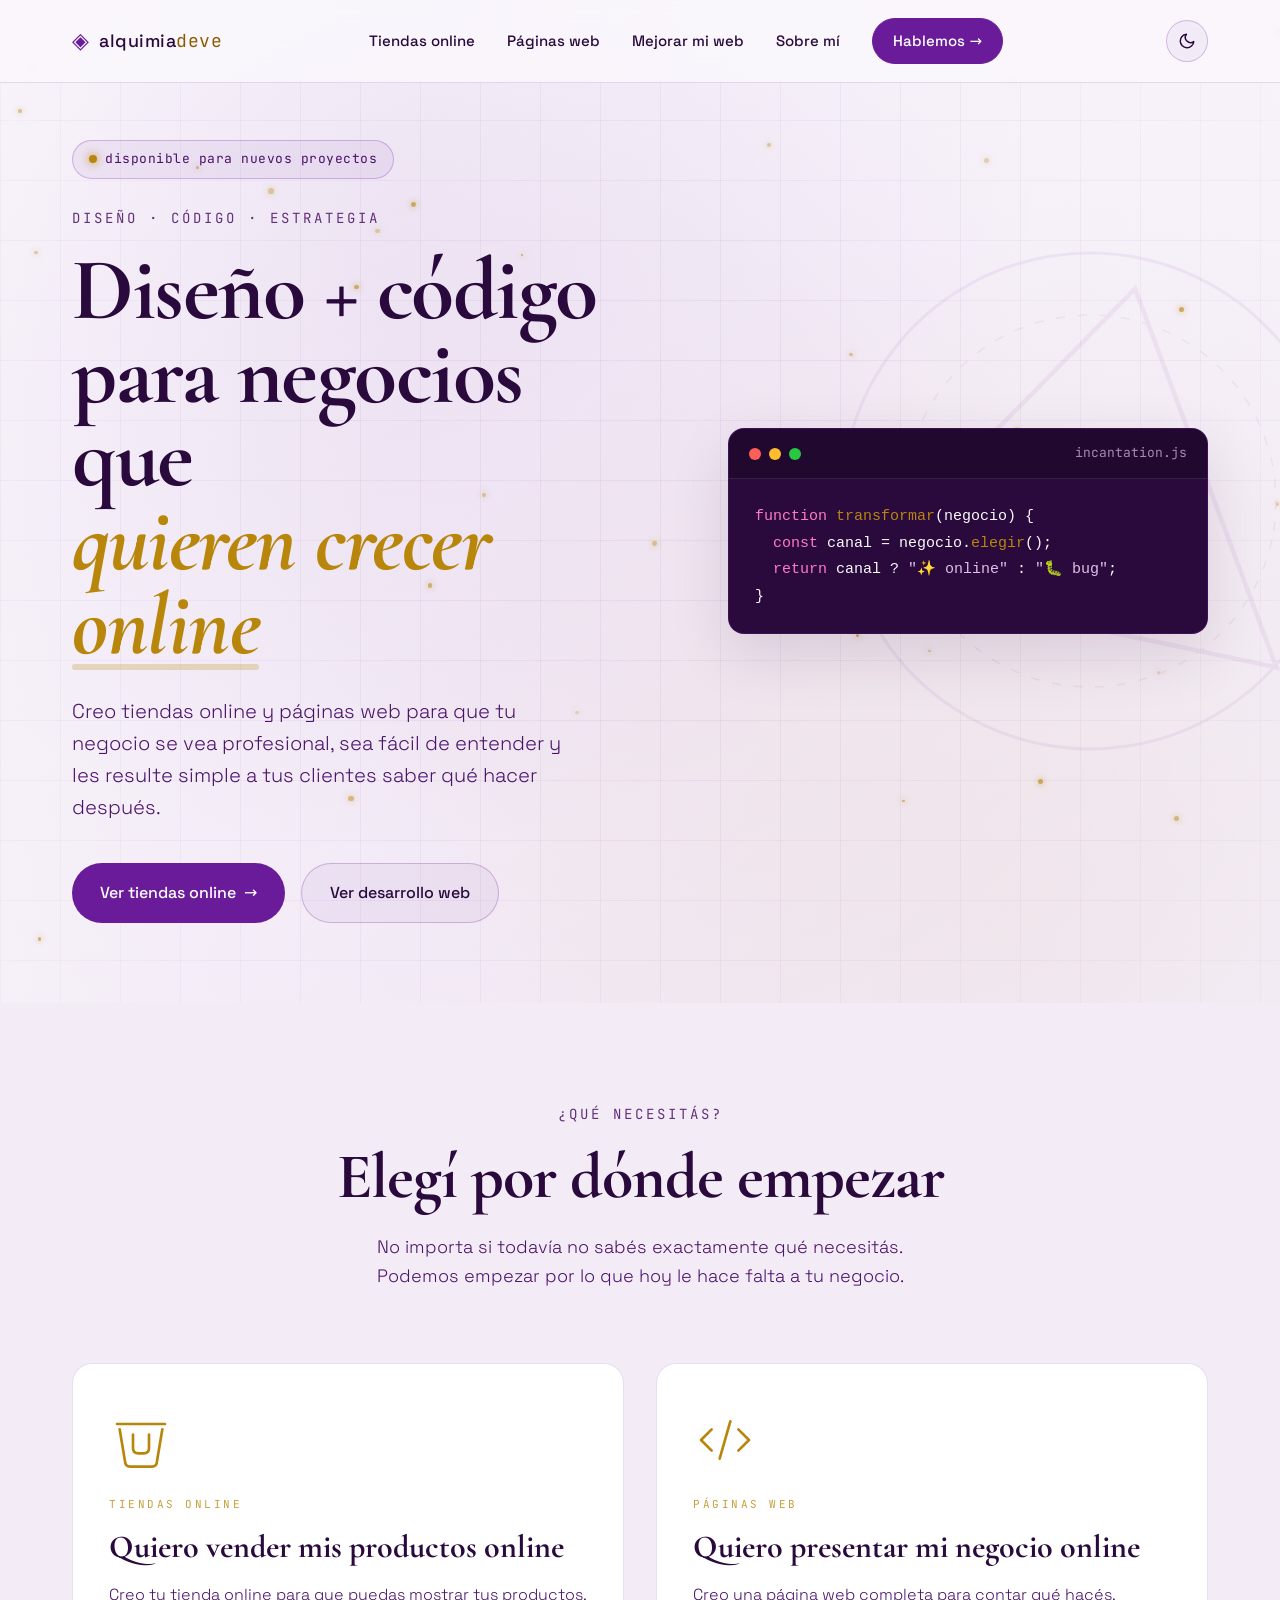
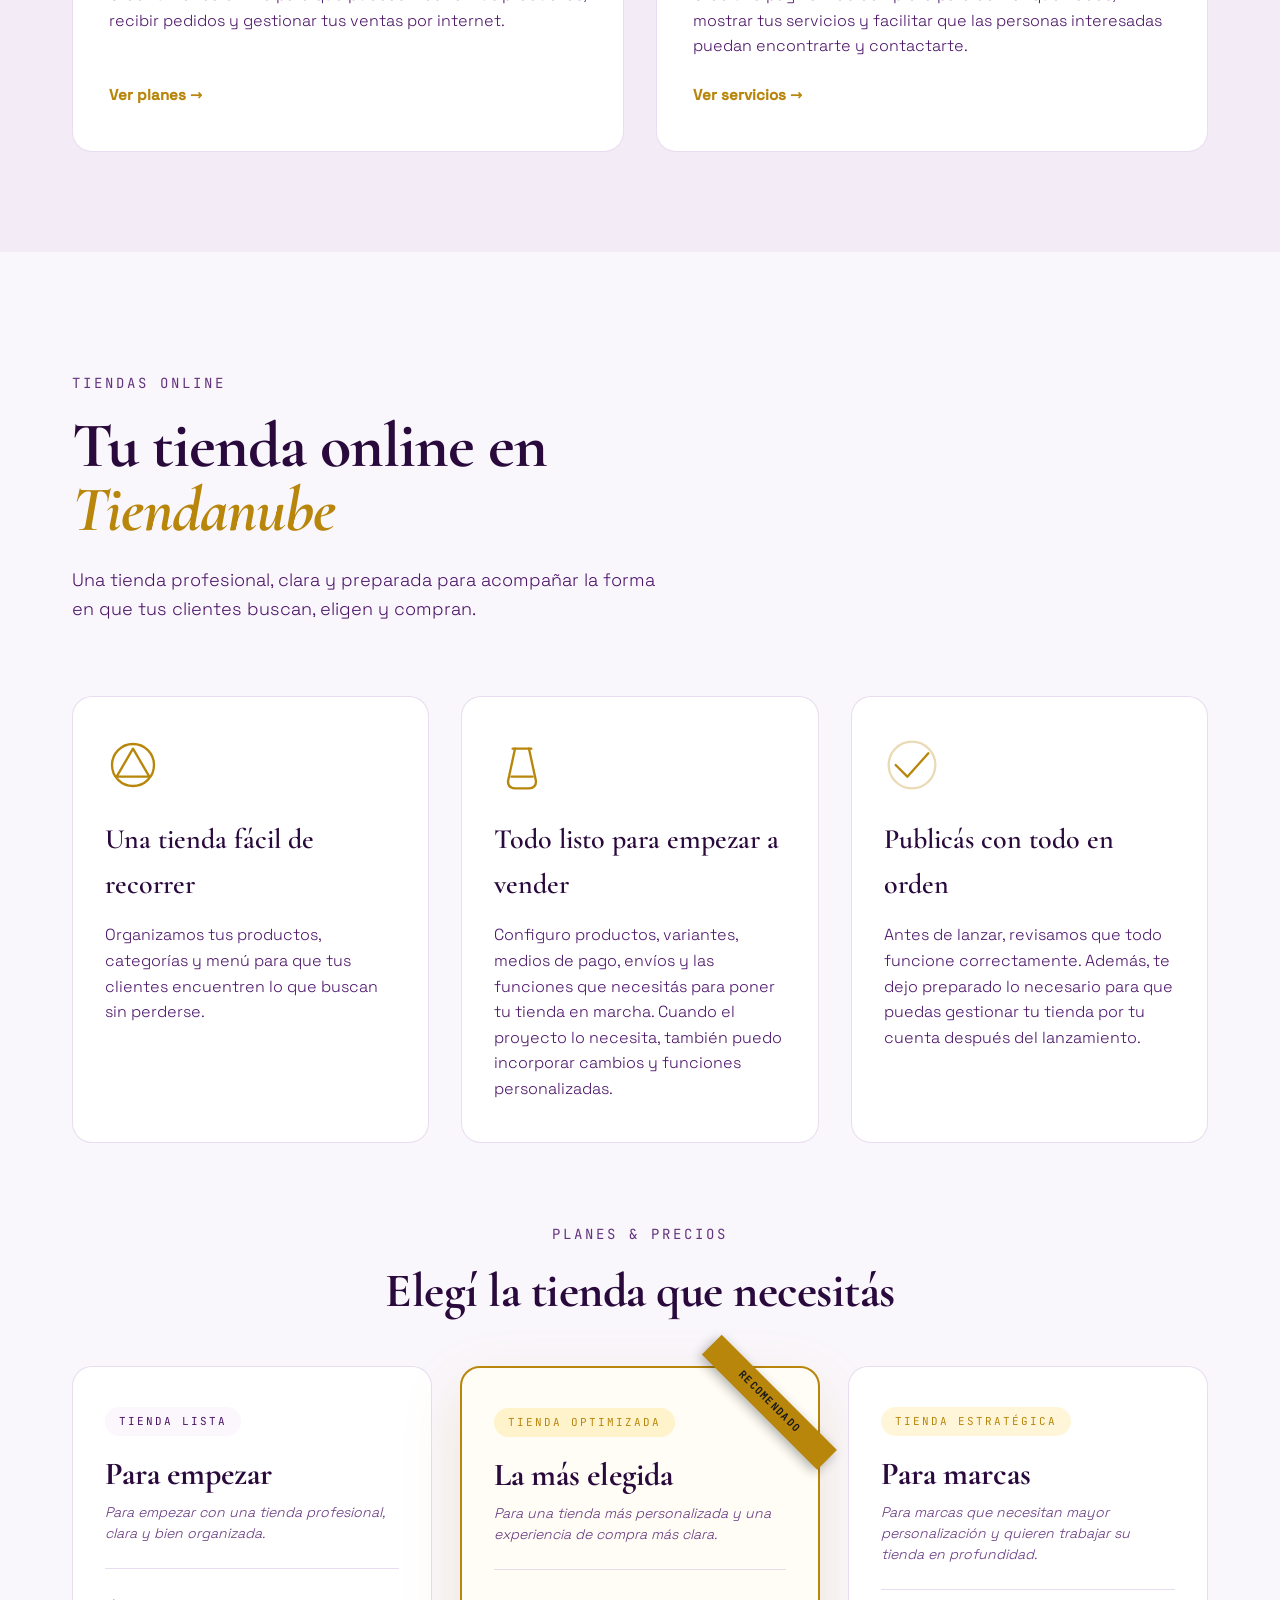
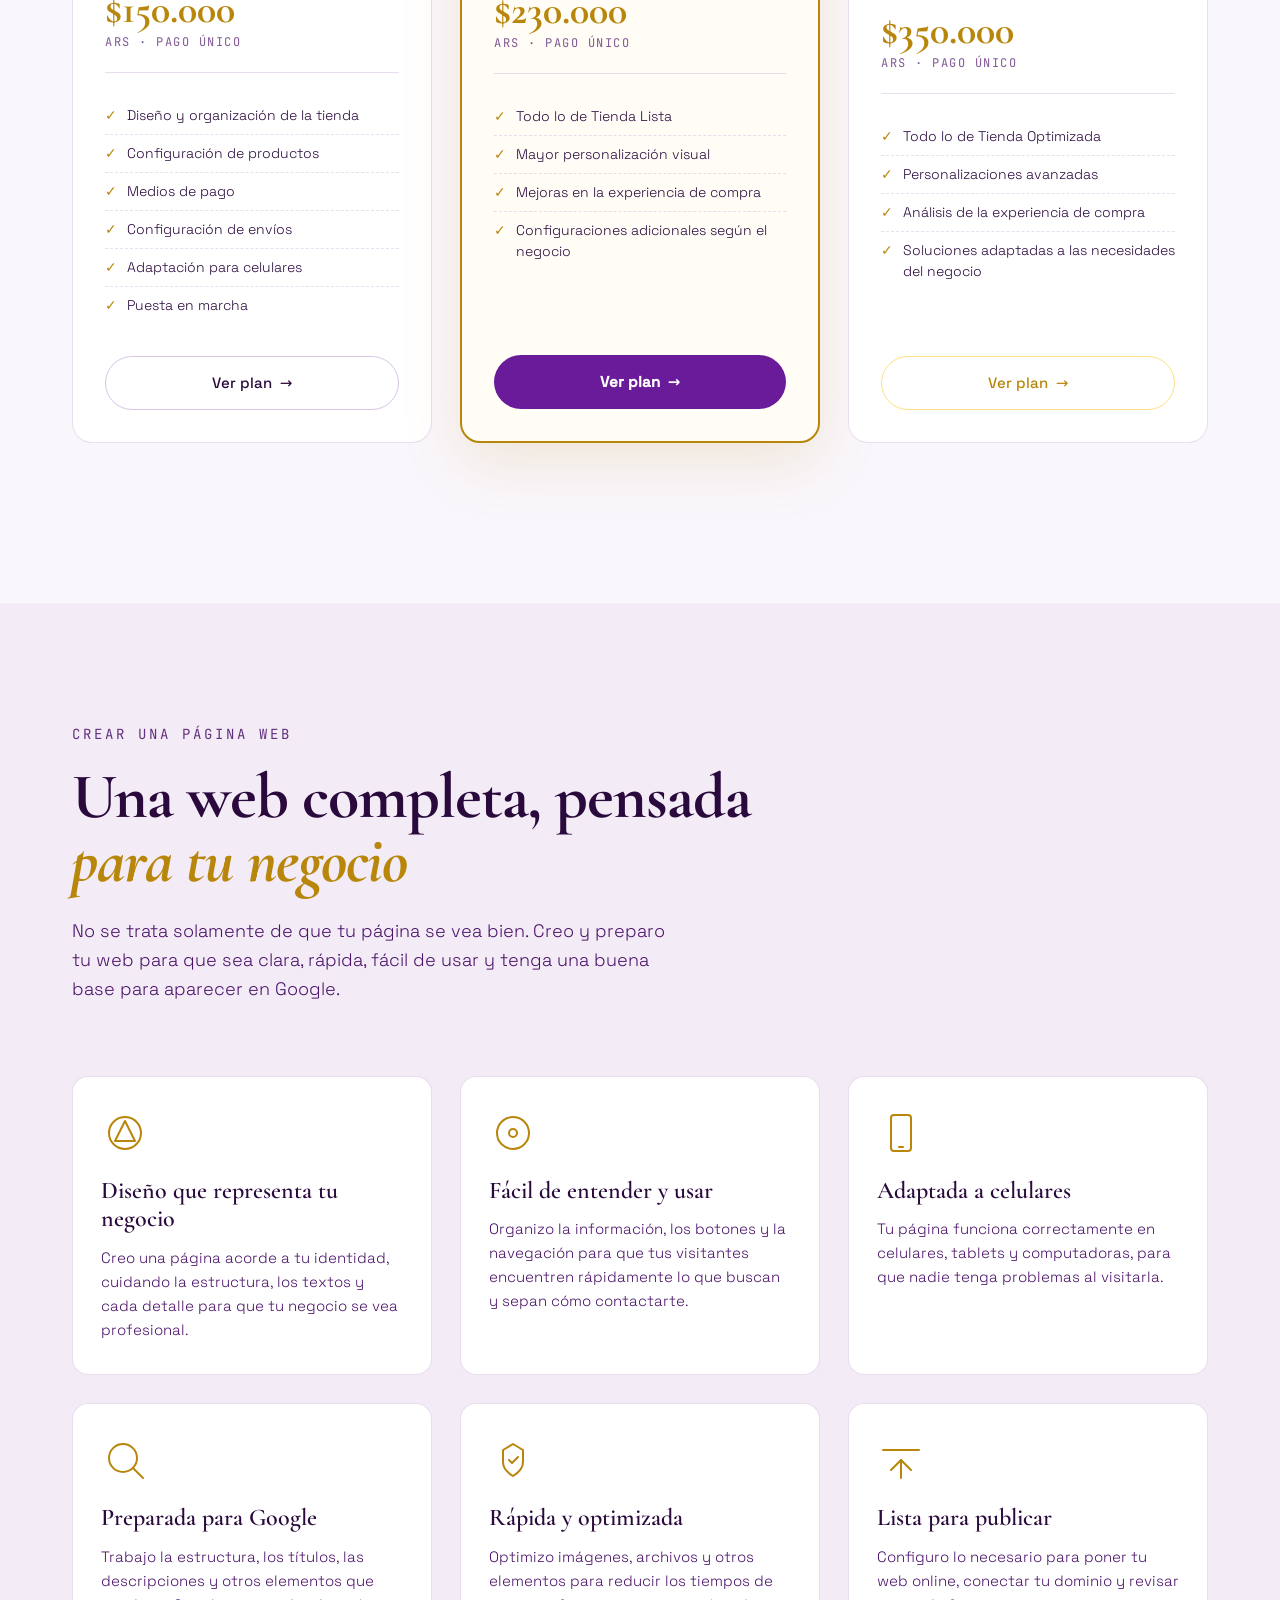
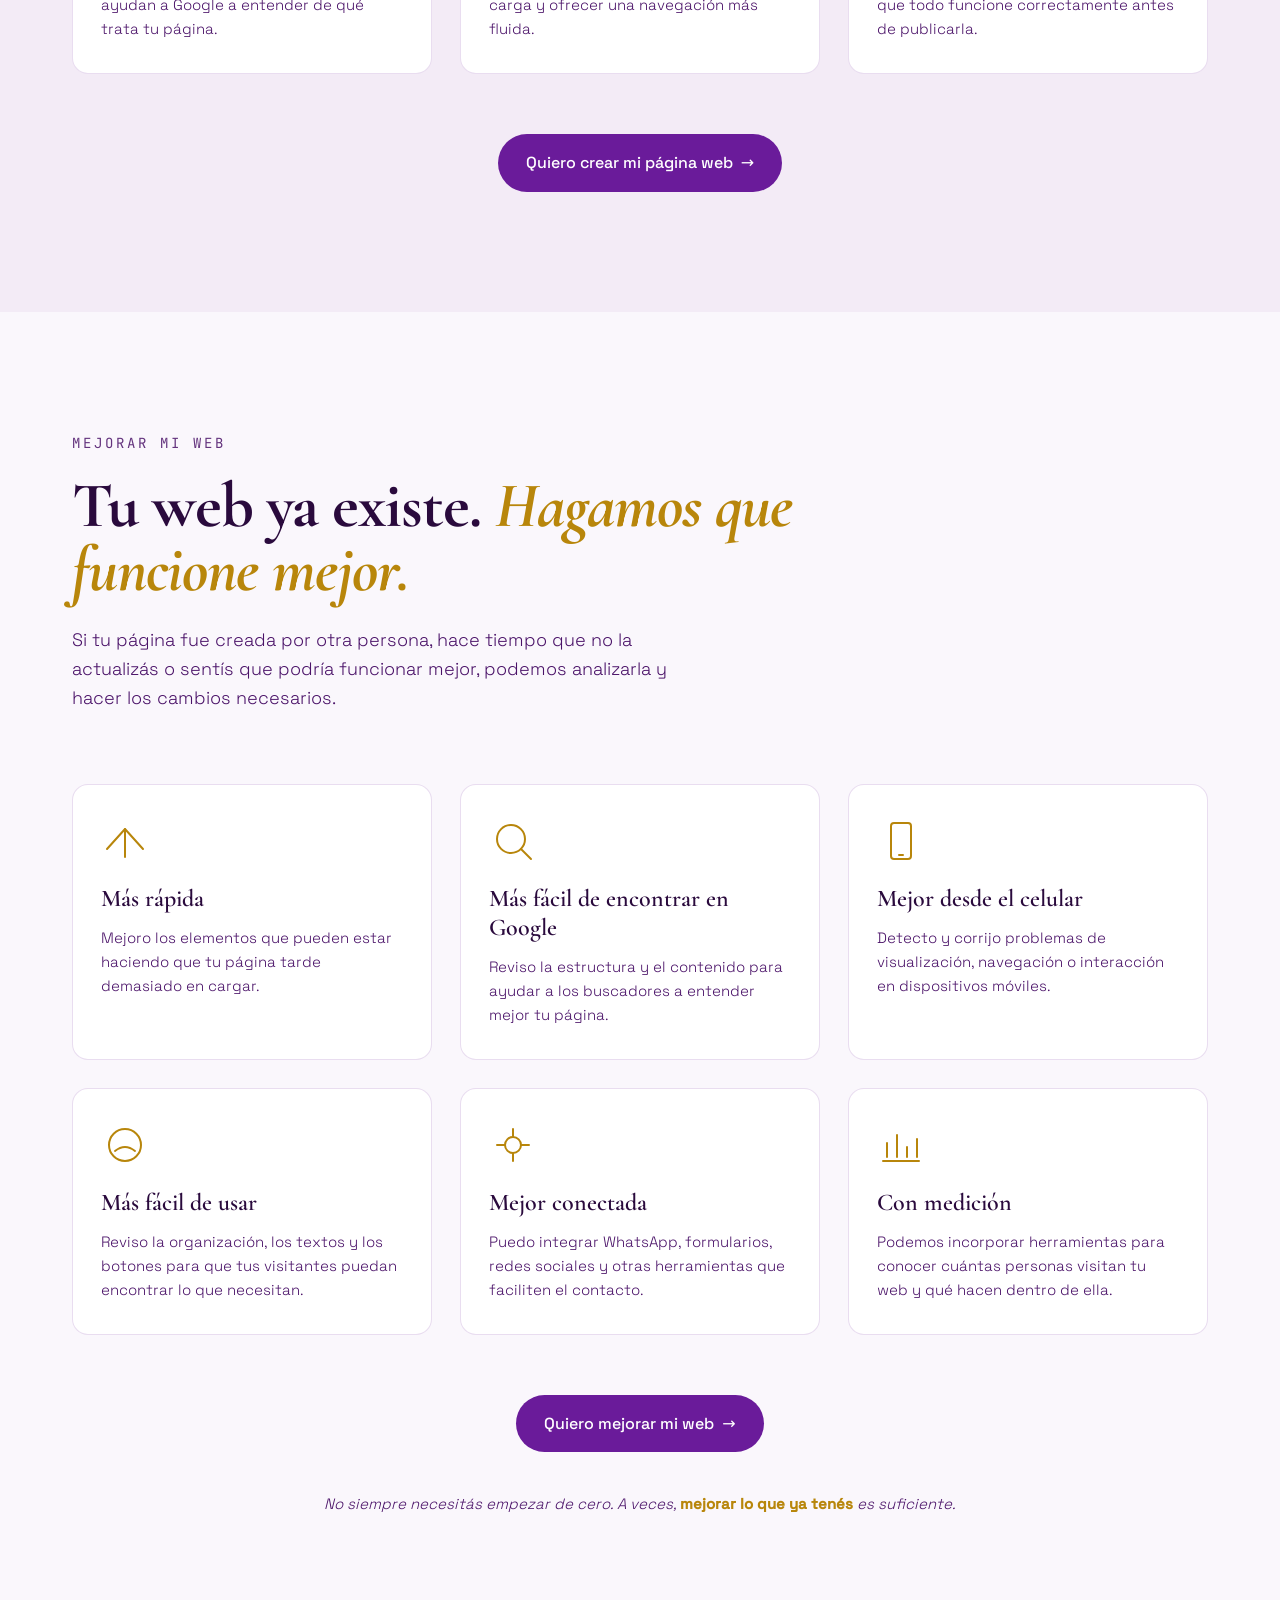
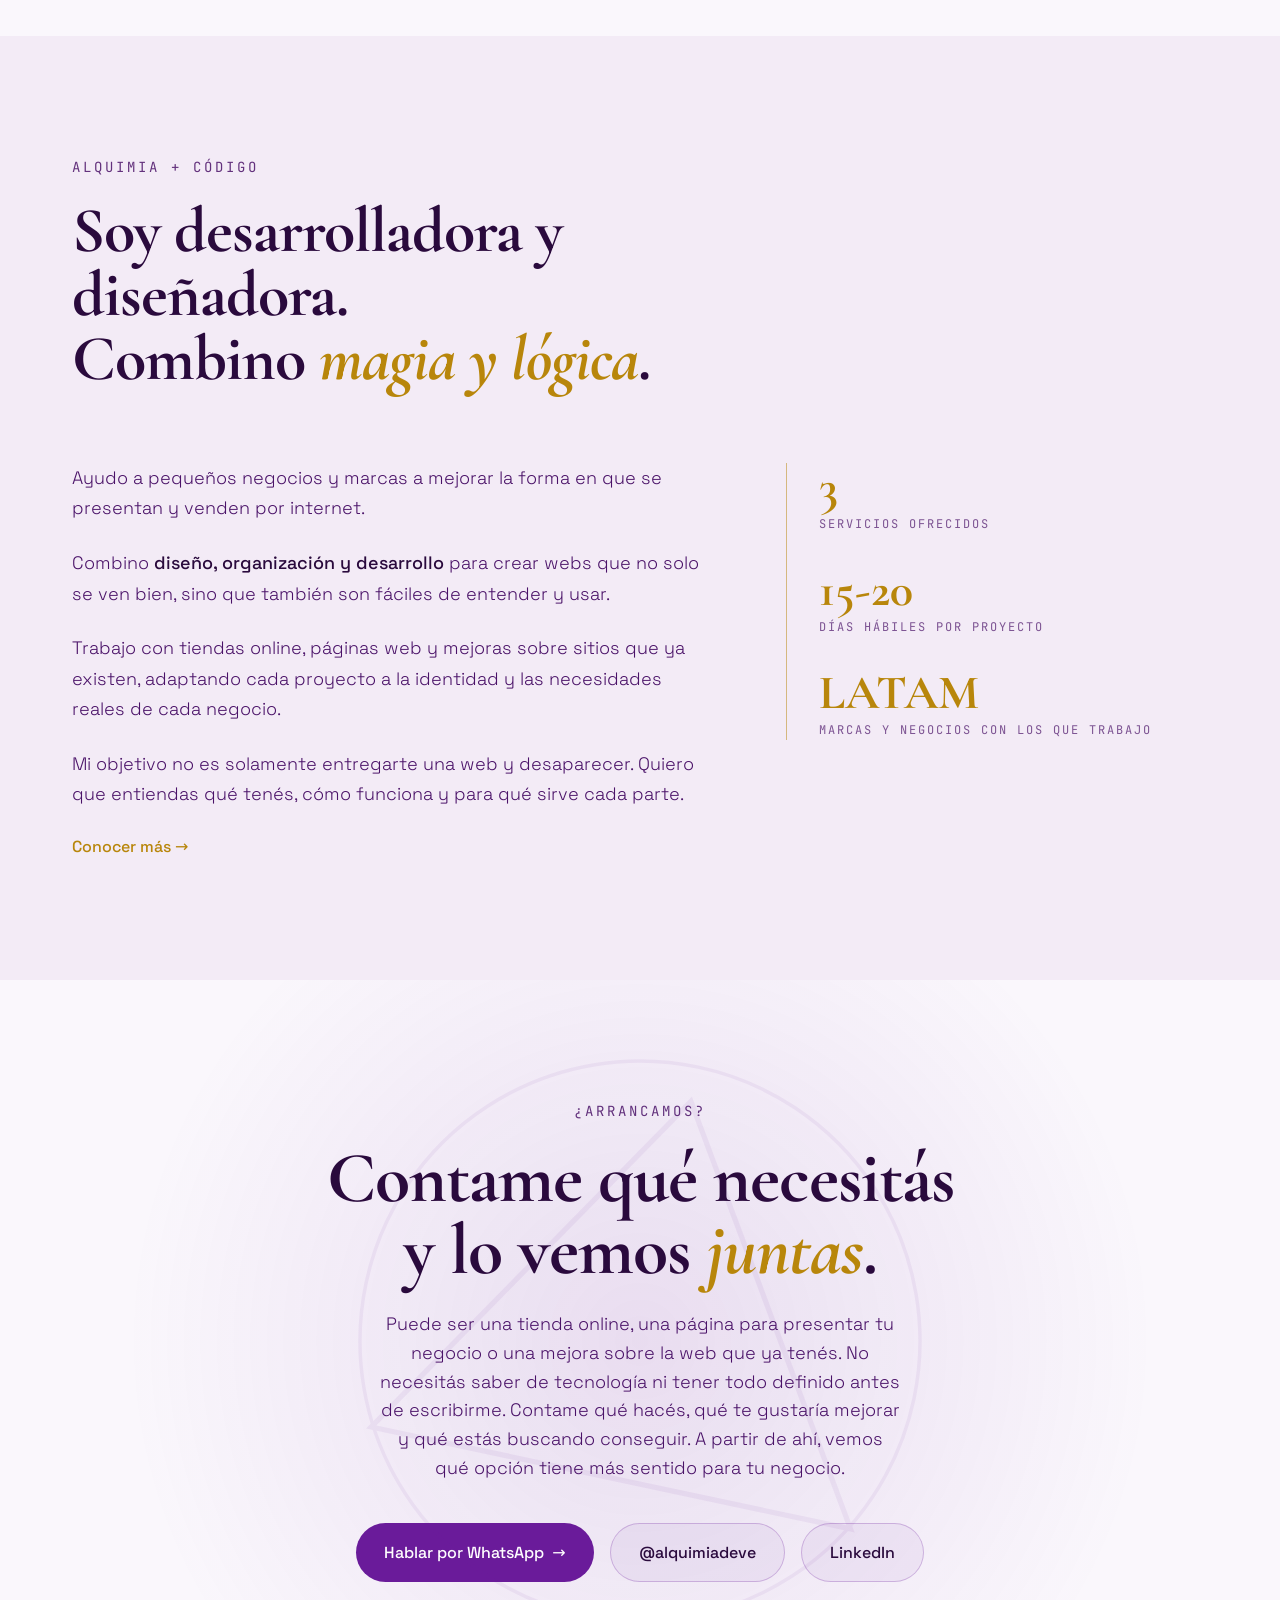
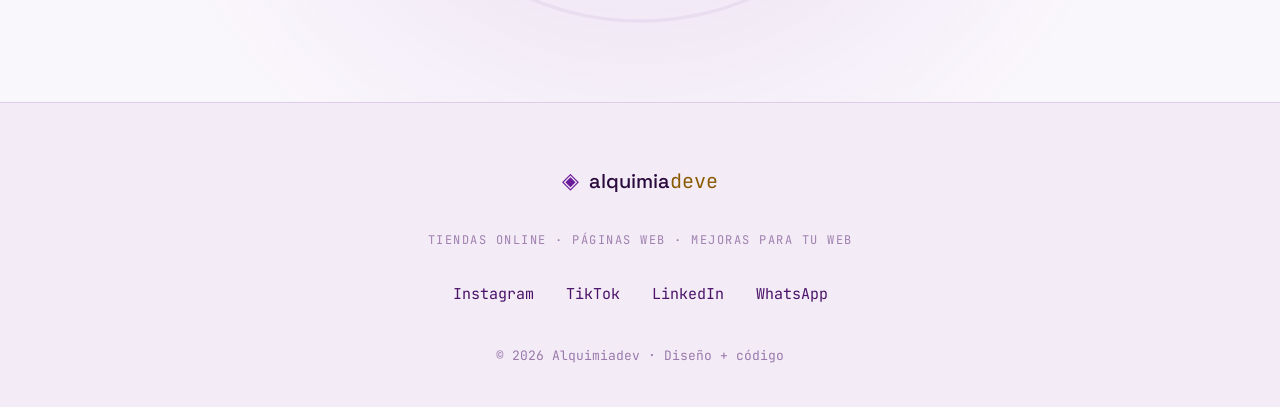
==== commit 5b571f60: "bug/registro-events-css" ====
--- a/index.html
+++ b/index.html
@@ -167,11 +167,11 @@
       </a>
 
       <nav class="nav-links" aria-label="Principal">
-        <a href="#tiendas" class="plausible-event-name=click_nav_tiendas">Tiendas online</a>
-        <a href="#paginas-web" class="plausible-event-name=click_nav_web">Páginas web</a>
-        <a href="#mejorar-web" class="plausible-event-name=click_nav_mejoras">Mejorar mi web</a>
+        <a href="#tiendas">Tiendas online</a>
+        <a href="#paginas-web" >Páginas web</a>
+        <a href="#mejorar-web" >Mejorar mi web</a>
         <a href="#sobre-mi">Sobre mí</a>
-        <a href="#contacto" class="nav-cta plausible-event-name=click_nav_cta">Hablemos <span aria-hidden="true">→</span></a>
+        <a href="#contacto" class="nav-cta">Hablemos <span aria-hidden="true">→</span></a>
       </nav>
 
       <button type="button" class="theme-toggle" id="themeToggle" aria-label="Cambiar tema" aria-pressed="false">
@@ -195,11 +195,11 @@
   </header>
 
   <nav class="nav-mobile" id="navMobile" aria-label="Principal (móvil)">
-    <a href="#tiendas" class="plausible-event-name=click_nav_tiendas">Tiendas online</a>
-    <a href="#paginas-web" class="plausible-event-name=click_nav_web">Páginas web</a>
-    <a href="#mejorar-web" class="plausible-event-name=click_nav_mejoras">Mejorar mi web</a>
+    <a href="#tiendas">Tiendas online</a>
+    <a href="#paginas-web">Páginas web</a>
+    <a href="#mejorar-web">Mejorar mi web</a>
     <a href="#sobre-mi">Sobre mí</a>
-    <a href="#contacto" class="plausible-event-name=click_nav_cta">Hablemos</a>
+    <a href="#contacto">Hablemos</a>
   </nav>
 
   <main id="contenido">
@@ -239,8 +239,8 @@
         </p>
 
         <div class="hero-ctas">
-          <a href="#tiendas" class="btn btn-primary plausible-event-name=click_hero_tiendas">Ver tiendas online <span aria-hidden="true">→</span></a>
-          <a href="#paginas-web" class="btn btn-secondary plausible-event-name=click_hero_web">Ver desarrollo web</a>
+          <a href="#tiendas" class="btn btn-primary">Ver tiendas online <span aria-hidden="true">→</span></a>
+          <a href="#paginas-web" class="btn btn-secondary">Ver desarrollo web</a>
         </div>
 
       </div>
@@ -279,7 +279,7 @@
 
       <div class="decision-grid">
 
-        <a href="#tiendas" class="decision-card plausible-event-name=click_decision_tiendas">
+        <a href="#tiendas" class="decision-card">
           <div class="decision-icon" aria-hidden="true">
             <svg viewBox="0 0 48 48" fill="none" stroke="currentColor" stroke-width="2" stroke-linecap="round" stroke-linejoin="round">
               <path d="M 8 16 L 12 40 Q 12 44 16 44 L 32 44 Q 36 44 36 40 L 40 16"/>
@@ -296,7 +296,7 @@
           <span class="decision-cta">Ver planes <span aria-hidden="true">→</span></span>
         </a>
 
-        <a href="#paginas-web" class="decision-card plausible-event-name=click_decision_web">
+        <a href="#paginas-web" class="decision-card">
           <div class="decision-icon" aria-hidden="true">
             <svg viewBox="0 0 48 48" fill="none" stroke="currentColor" stroke-width="2" stroke-linecap="round" stroke-linejoin="round">
               <polyline points="14,16 6,24 14,32"/>
@@ -418,7 +418,7 @@
           <a href="https://wa.me/5491172546211?text=%C2%A1Hola!%20Quiero%20consultar%20por%20el%20plan%20Tienda%20Lista."
              target="_blank"
              rel="noopener"
-             class="btn btn-plan btn-plan-base plausible-event-name=click_plan_lista">
+             class="btn btn-plan btn-plan-base">
             Ver plan <span aria-hidden="true">→</span>
           </a>
         </article>
@@ -447,7 +447,7 @@
           <a href="https://wa.me/5491172546211?text=%C2%A1Hola!%20Quiero%20consultar%20por%20el%20plan%20Tienda%20Optimizada."
              target="_blank"
              rel="noopener"
-             class="btn btn-plan btn-plan-full plausible-event-name=click_plan_optimizada">
+             class="btn btn-plan btn-plan-full">
             Ver plan <span aria-hidden="true">→</span>
           </a>
         </article>
@@ -476,7 +476,7 @@
           <a href="https://wa.me/5491172546211?text=%C2%A1Hola!%20Quiero%20consultar%20por%20el%20plan%20Tienda%20Estrat%C3%A9gica."
              target="_blank"
              rel="noopener"
-             class="btn btn-plan btn-plan-premium plausible-event-name=click_plan_estrategica">
+             class="btn btn-plan btn-plan-premium">
             Ver plan <span aria-hidden="true">→</span>
           </a>
         </article>
@@ -598,7 +598,7 @@
         <a href="https://wa.me/5491172546211?text=%C2%A1Hola!%20Quiero%20crear%20mi%20p%C3%A1gina%20web."
            target="_blank"
            rel="noopener"
-           class="btn btn-primary plausible-event-name=click_crear_web">
+           class="btn btn-primary">
           Quiero crear mi página web <span aria-hidden="true">→</span>
         </a>
       </div>
@@ -719,7 +719,7 @@
         <a href="https://wa.me/5491172546211?text=%C2%A1Hola!%20Quiero%20mejorar%20mi%20web."
            target="_blank"
            rel="noopener"
-           class="btn btn-primary plausible-event-name=click_mejorar_web">
+           class="btn btn-primary">
           Quiero mejorar mi web <span aria-hidden="true">→</span>
         </a>
       </div>
@@ -763,7 +763,7 @@
             Mi objetivo no es solamente entregarte una web y desaparecer.
             Quiero que entiendas qué tenés, cómo funciona y para qué sirve cada parte.
           </p>
-          <a href="#contacto" class="link-arrow plausible-event-name=click_sobre_mi">Conocer más <span aria-hidden="true">→</span></a>
+          <a href="#contacto" class="link-arrow">Conocer más <span aria-hidden="true">→</span></a>
         </div>
 
         <dl class="sobre-mi-stats">
@@ -816,7 +816,7 @@
         <a href="https://wa.me/5491172546211?text=%C2%A1Hola!%20Vengo%20de%20tu%20web.%20Quiero%20contarte%20sobre%20mi%20proyecto."
            target="_blank"
            rel="noopener"
-           class="btn btn-primary plausible-event-name=click_whatsapp">
+           class="btn btn-primary">
           Hablar por WhatsApp <span aria-hidden="true">→</span>
           <span class="sr-only">(se abre en una pestaña nueva)</span>
         </a>
@@ -824,7 +824,7 @@
         <a href="https://instagram.com/alquimiadeve"
            target="_blank"
            rel="noopener"
-           class="btn btn-secondary plausible-event-name=click_instagram">
+           class="btn btn-secondary">
           @alquimiadeve
           <span class="sr-only">en Instagram (se abre en una pestaña nueva)</span>
         </a>
@@ -832,7 +832,7 @@
         <a href="https://linkedin.com/in/romina-gonzalez-38a196232"
            target="_blank"
            rel="noopener"
-           class="btn btn-secondary plausible-event-name=click_linkedin">
+           class="btn btn-secondary">
           LinkedIn
           <span class="sr-only">(se abre en una pestaña nueva)</span>
         </a>
@@ -858,16 +858,16 @@
       </p>
 
       <nav class="footer-links" aria-label="Redes y contacto">
-        <a href="https://instagram.com/alquimiadeve" target="_blank" rel="noopener" class="plausible-event-name=click_instagram">
+        <a href="https://instagram.com/alquimiadeve" target="_blank" rel="noopener">
           Instagram<span class="sr-only"> (se abre en una pestaña nueva)</span>
         </a>
-        <a href="https://tiktok.com/@alquimiadeve" target="_blank" rel="noopener" class="plausible-event-name=click_tiktok">
+        <a href="https://tiktok.com/@alquimiadeve" target="_blank" rel="noopener">
           TikTok<span class="sr-only"> (se abre en una pestaña nueva)</span>
         </a>
-        <a href="https://linkedin.com/in/romina-gonzalez-38a196232" target="_blank" rel="noopener" class="plausible-event-name=click_linkedin">
+        <a href="https://linkedin.com/in/romina-gonzalez-38a196232" target="_blank" rel="noopener">
           LinkedIn<span class="sr-only"> (se abre en una pestaña nueva)</span>
         </a>
-        <a href="https://wa.me/5491172546211?text=%C2%A1Hola!%20Vengo%20de%20tu%20web.%20Quiero%20contarte%20sobre%20mi%20proyecto." target="_blank" rel="noopener" class="plausible-event-name=click_whatsapp">
+        <a href="https://wa.me/5491172546211?text=%C2%A1Hola!%20Vengo%20de%20tu%20web.%20Quiero%20contarte%20sobre%20mi%20proyecto." target="_blank" rel="noopener">
           WhatsApp<span class="sr-only"> (se abre en una pestaña nueva)</span>
         </a>
       </nav>
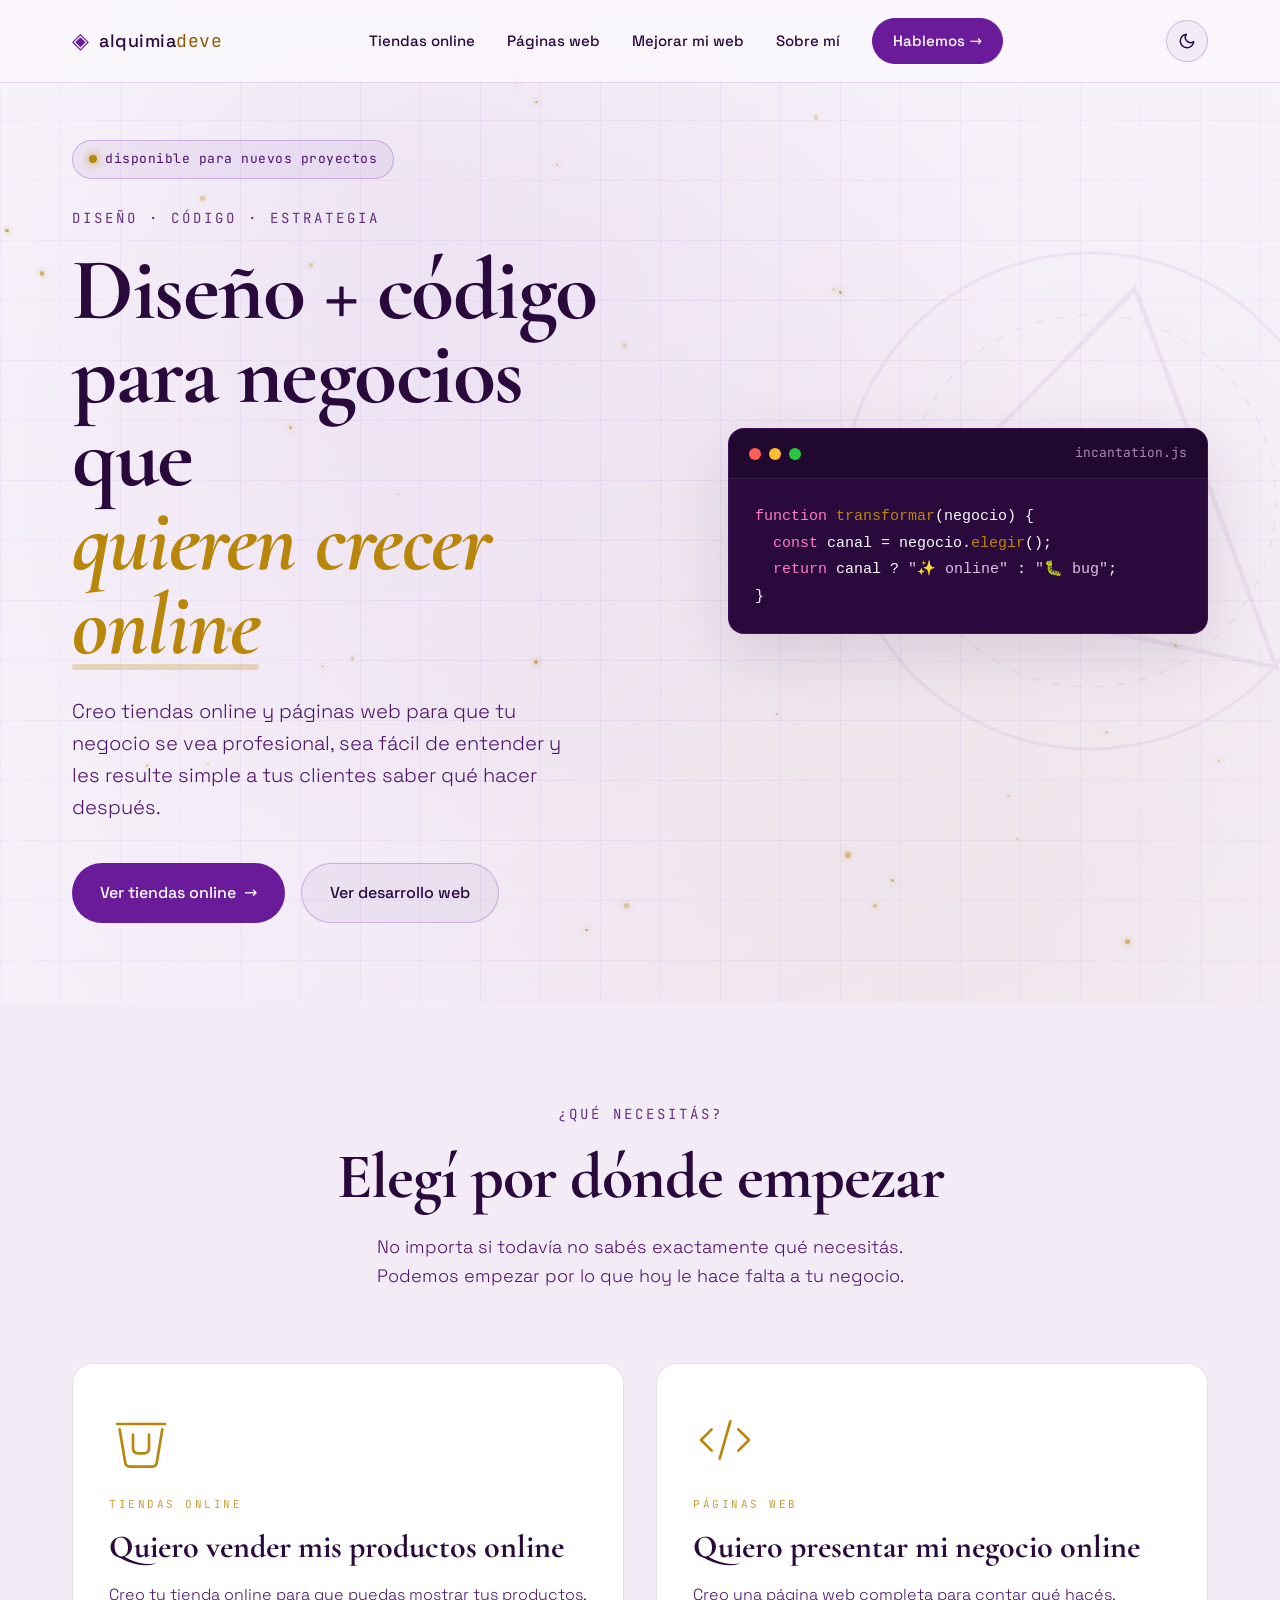
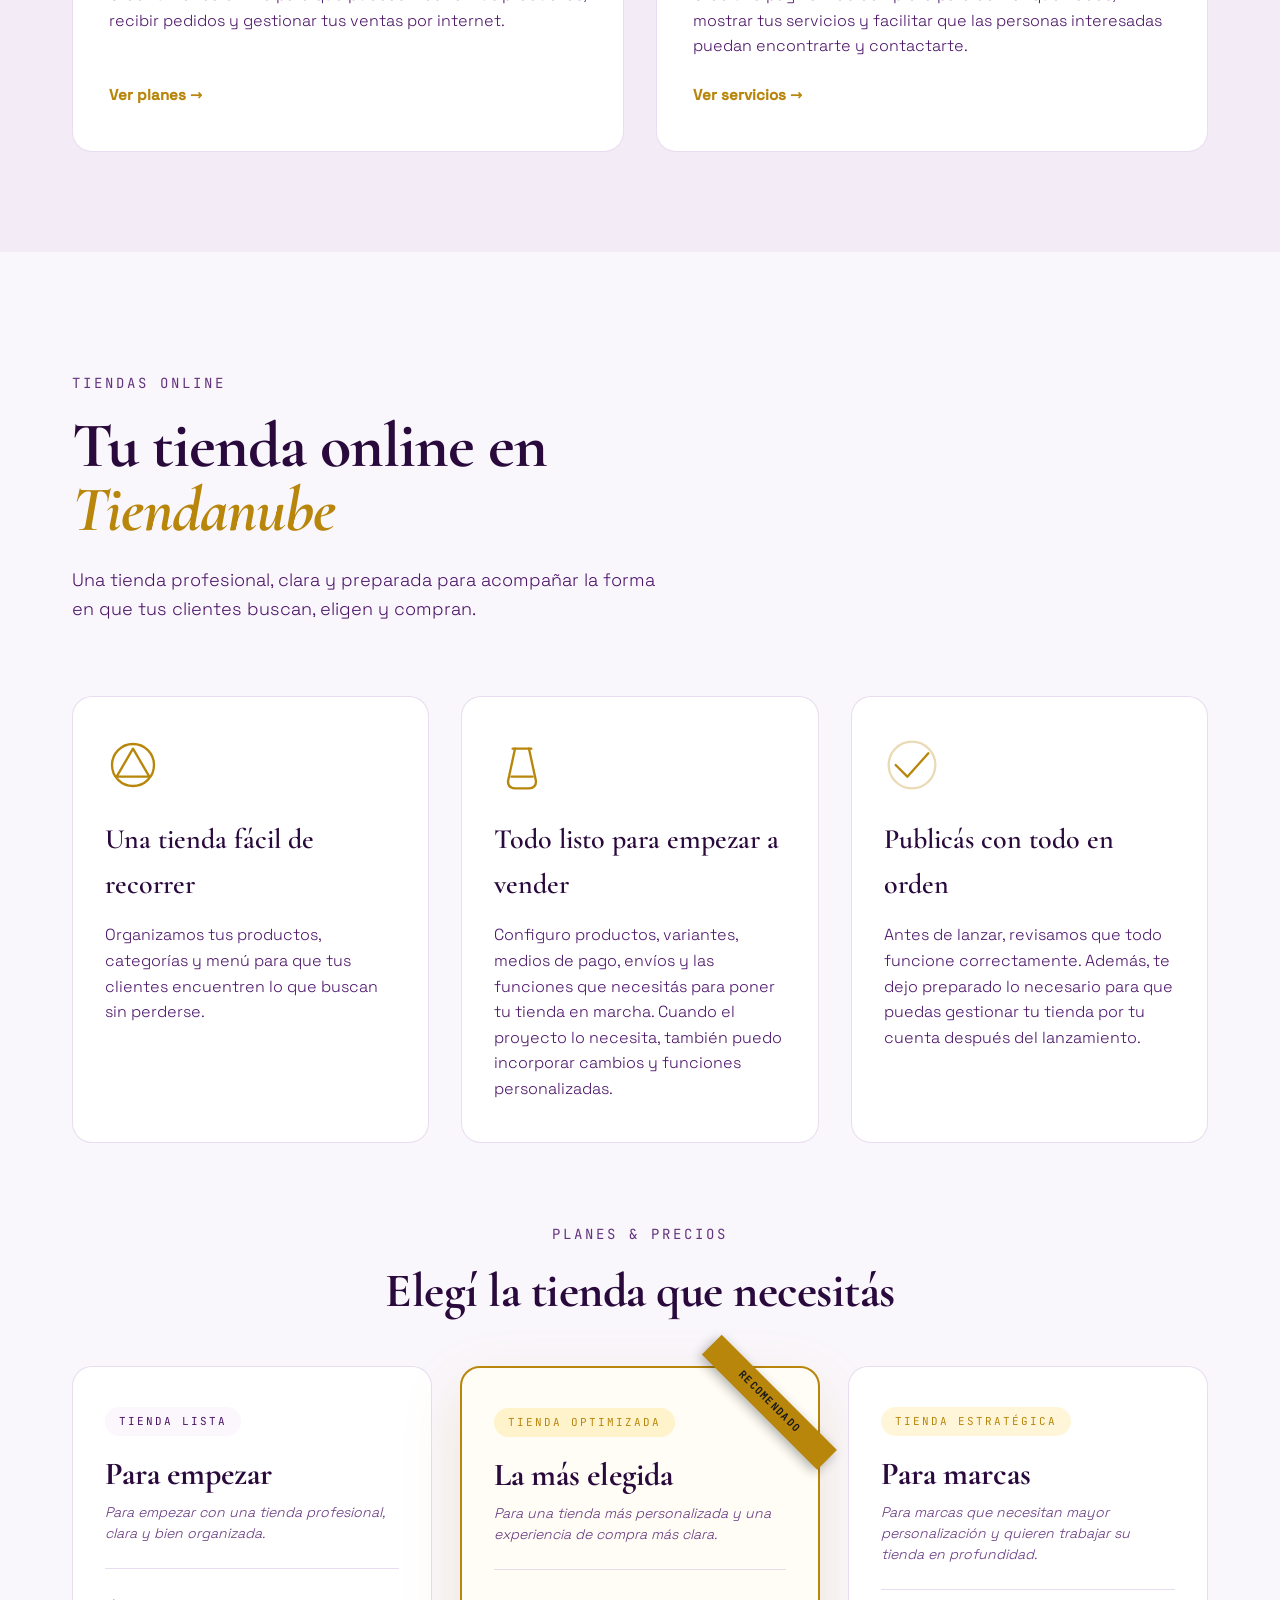
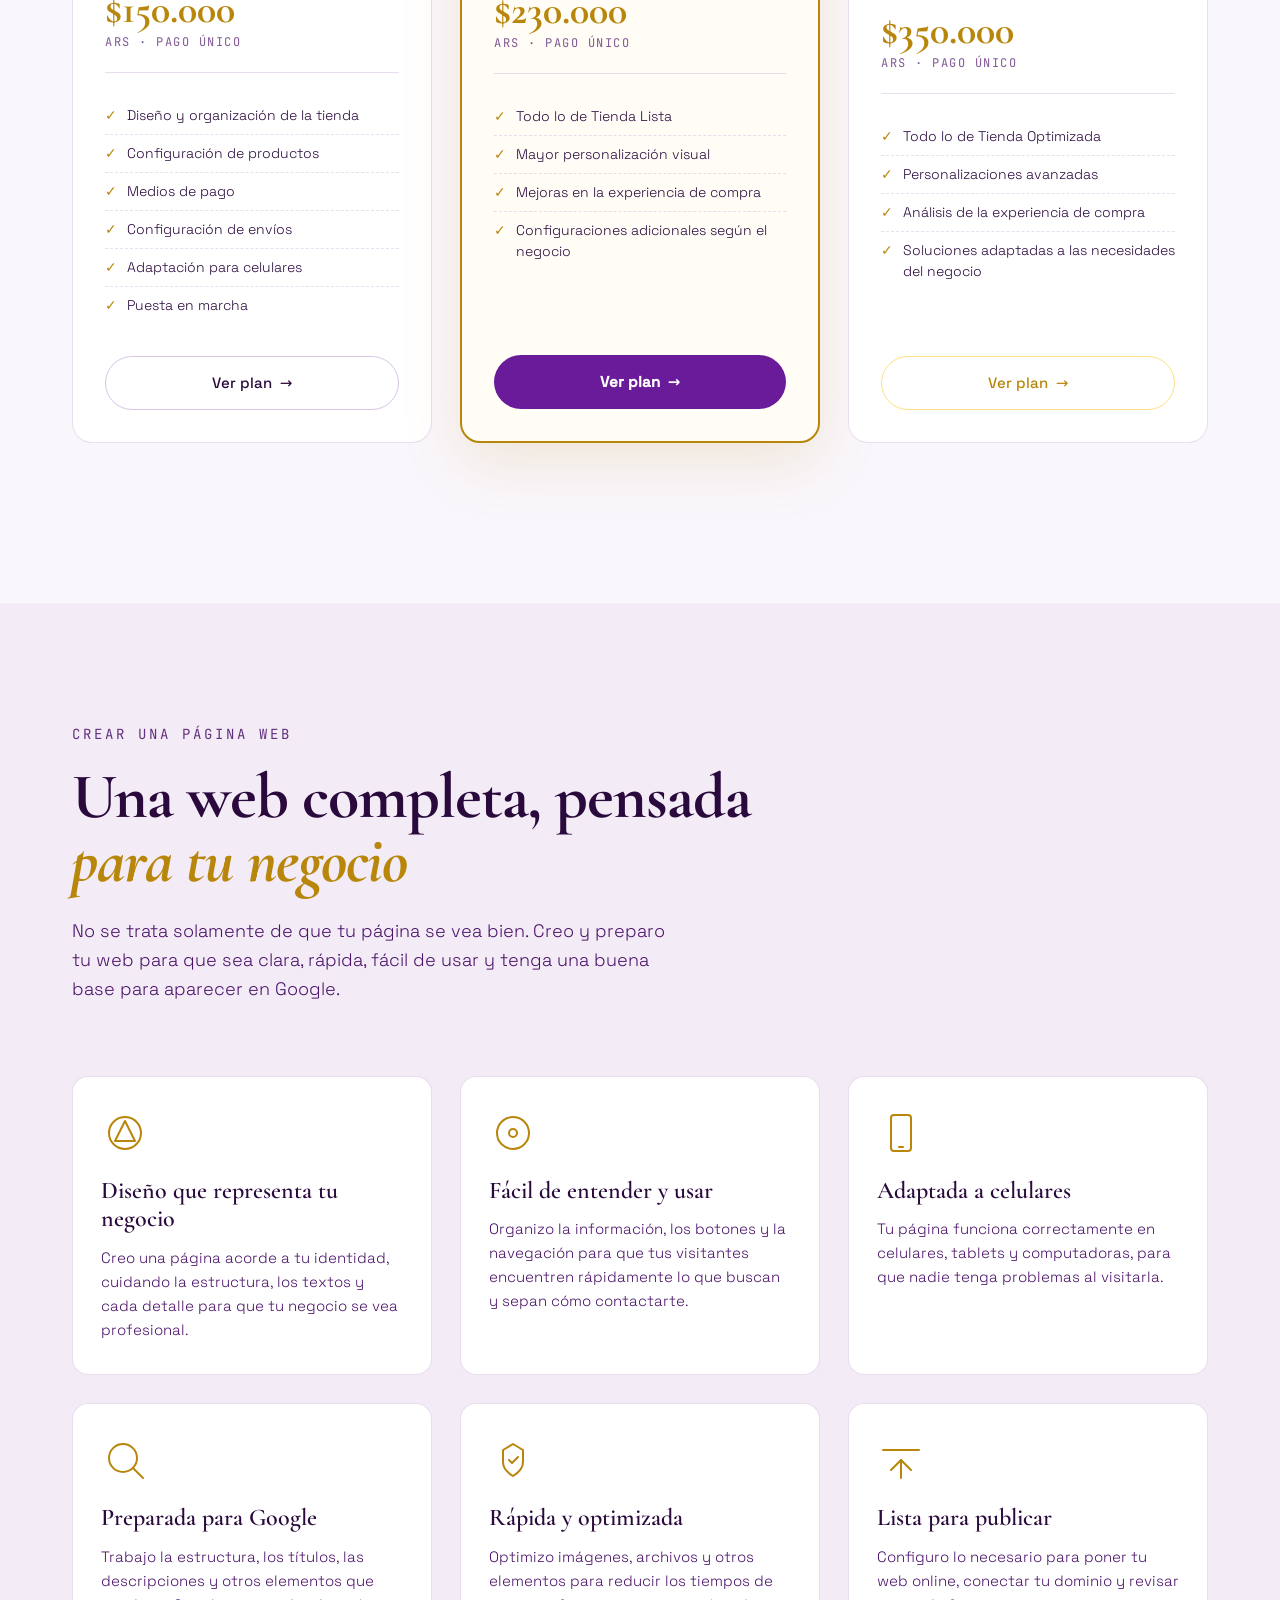
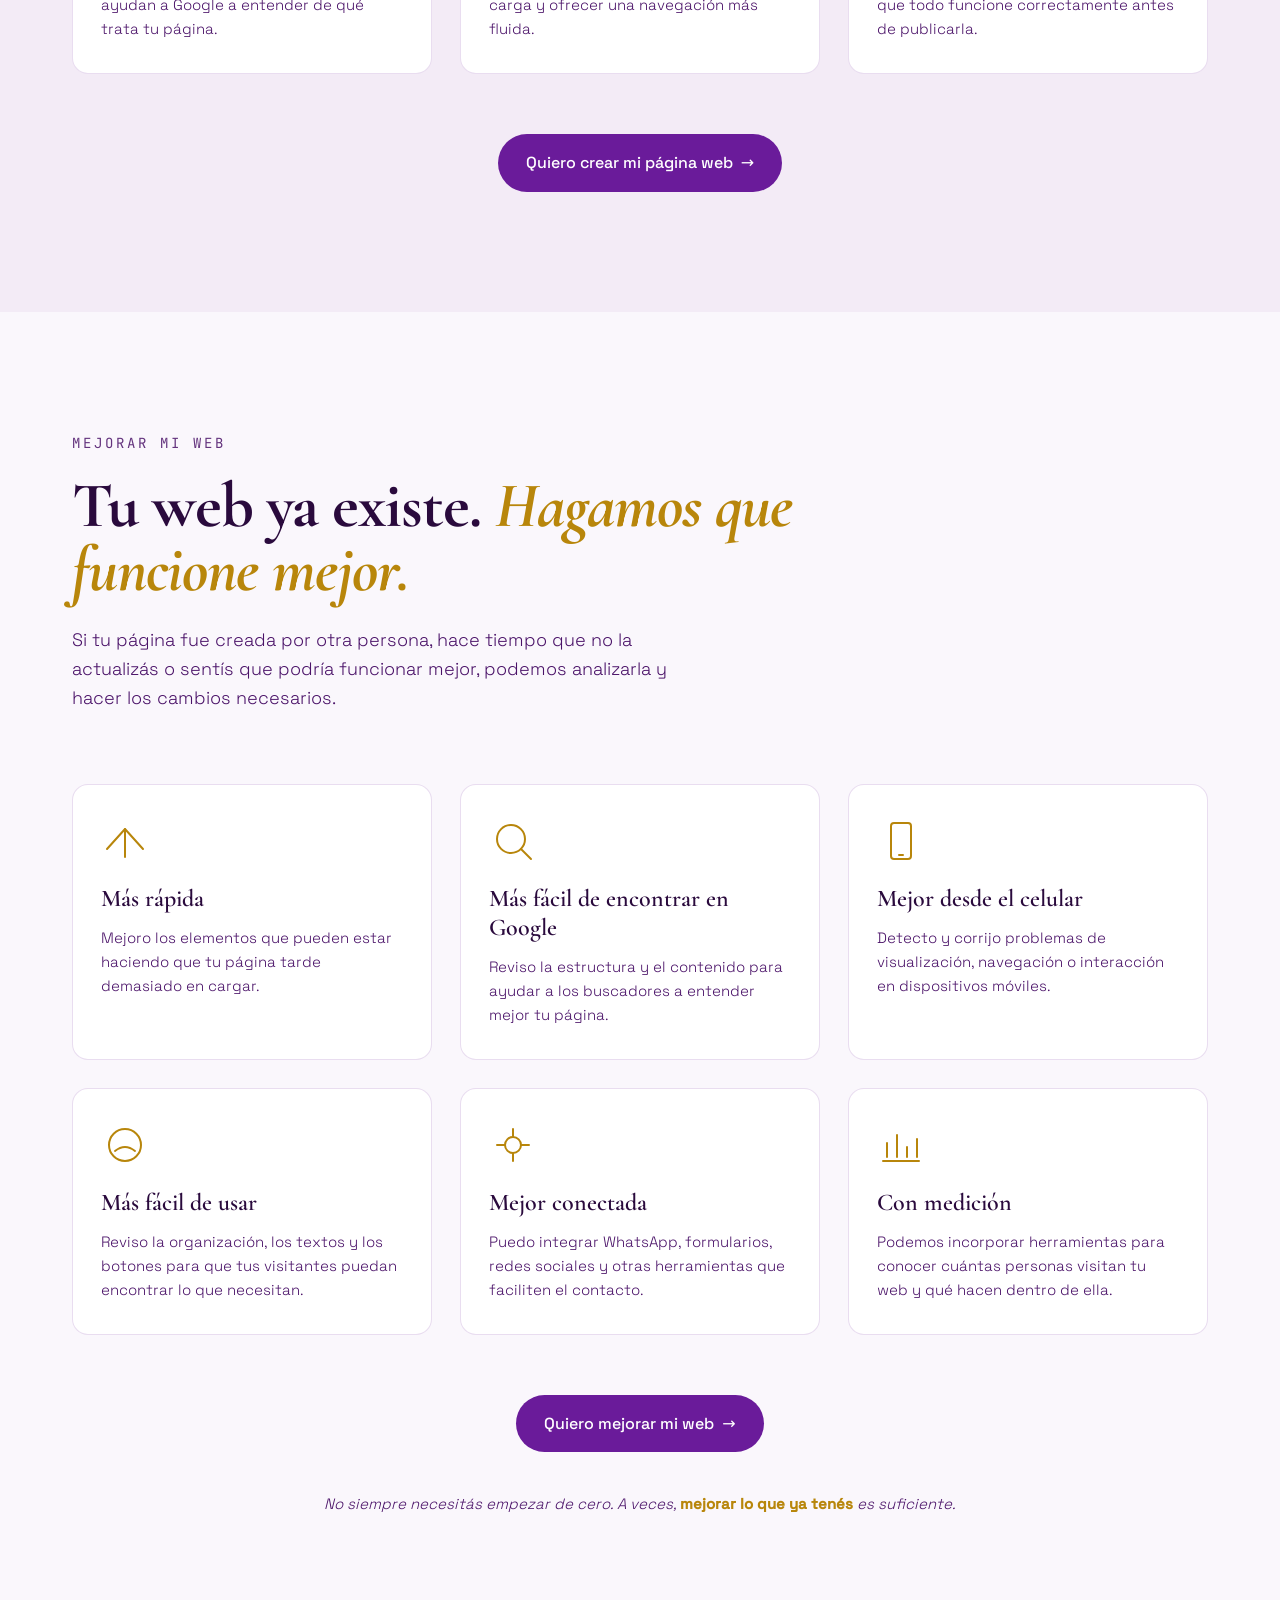
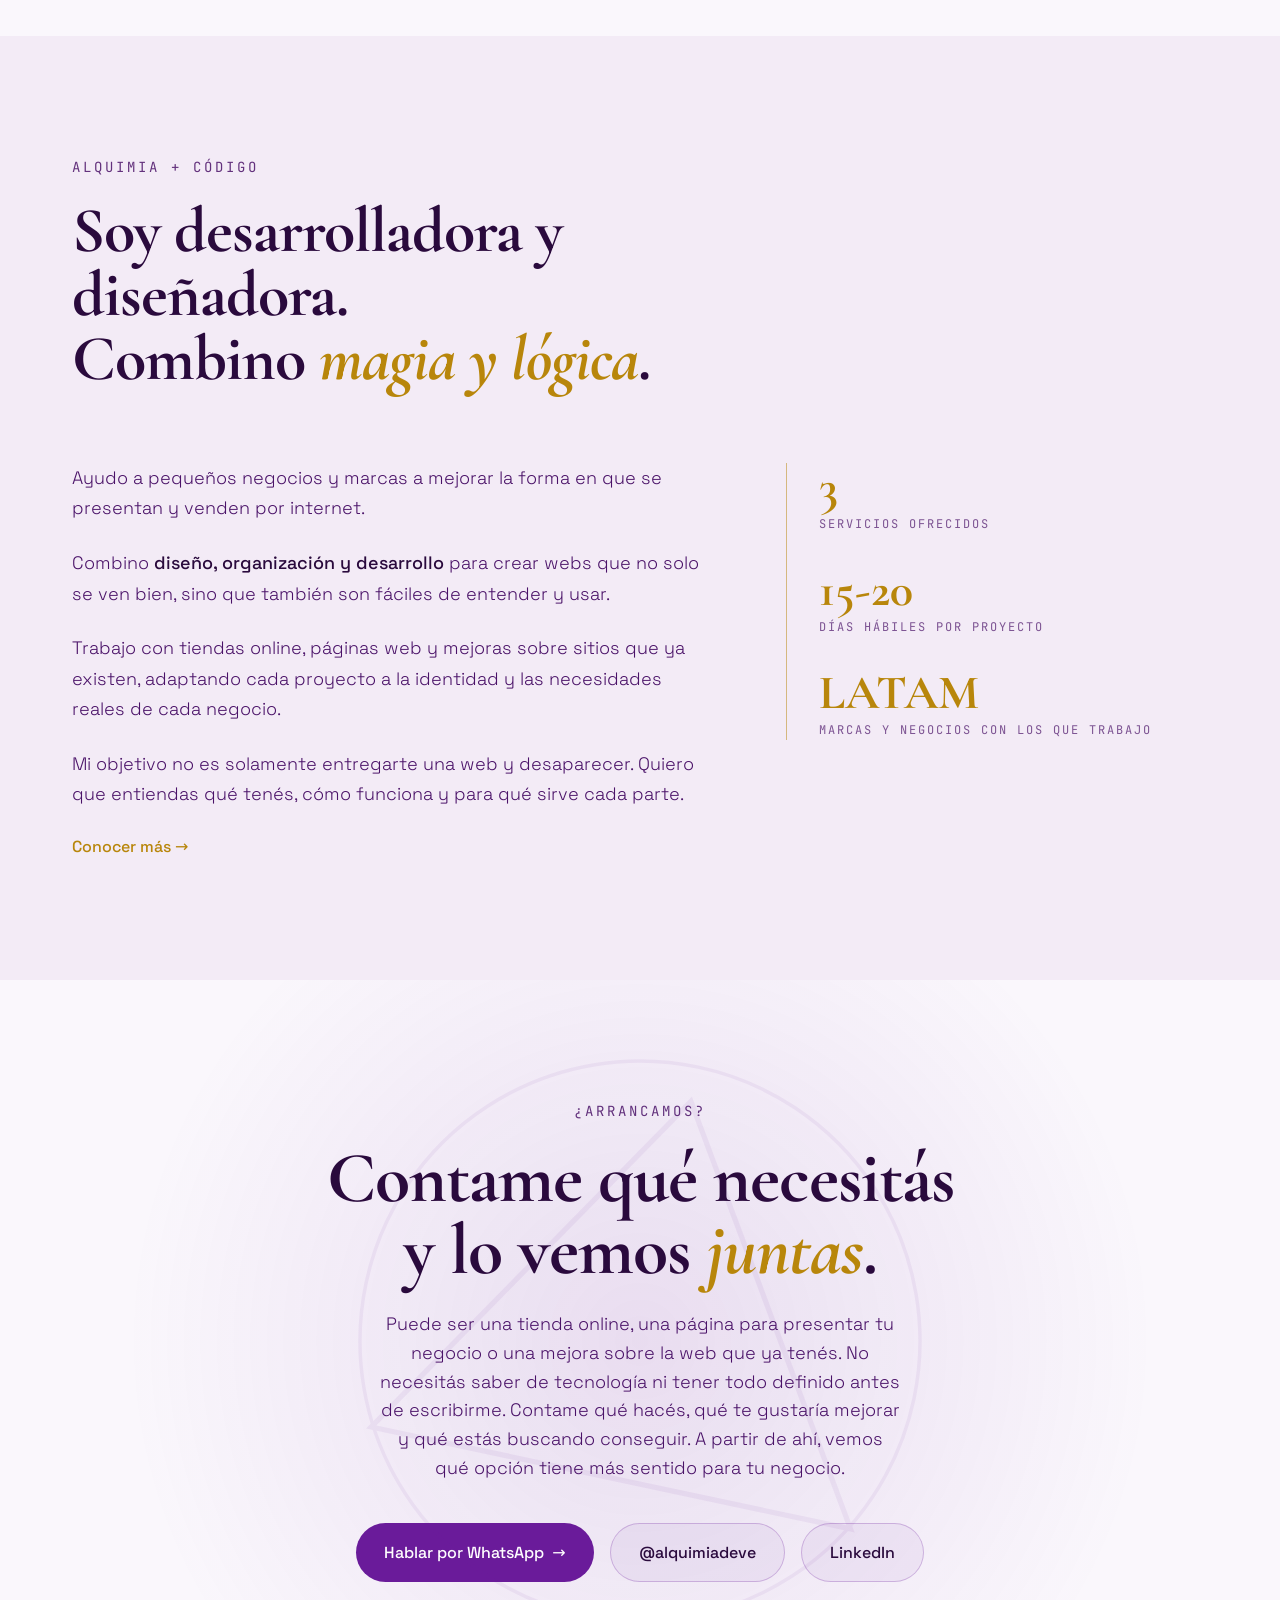
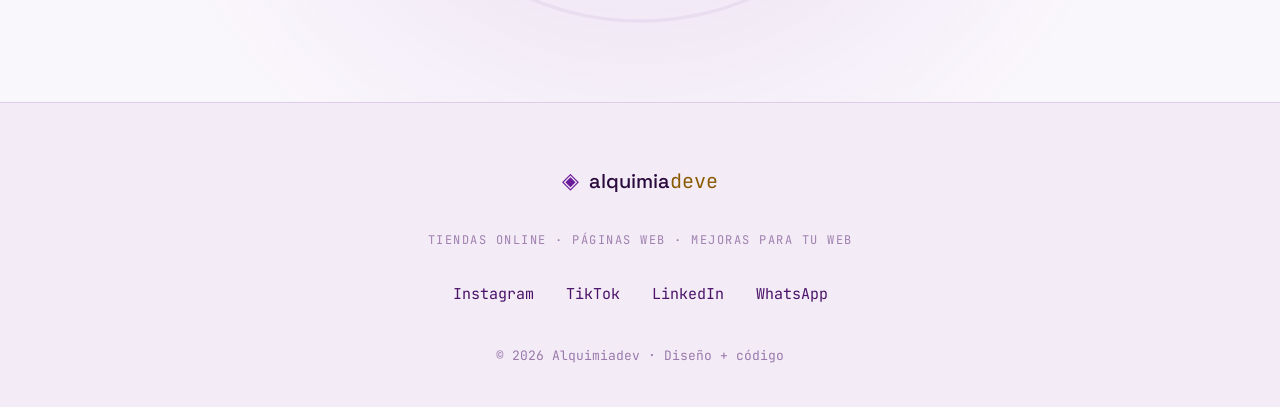
==== commit 156a5213: "google analytics" ====
--- a/index.html
+++ b/index.html
@@ -137,11 +137,18 @@
     ]
   }
   </script>
-
-  <!-- Analytics -->
-  <script async src="https://plausible.io/js/pa-9VZsGgUSkBNHx3K1E_bMy.js"></script>
-  <script src="/analytics.js" defer></script>
-
+<!-- Analytics google -->
+
+<!-- Google tag (gtag.js) -->
+<script async src="https://www.googletagmanager.com/gtag/js?id=G-09D3ZTJMD2"></script>
+<script>
+  window.dataLayer = window.dataLayer || [];
+  function gtag(){dataLayer.push(arguments);}
+  gtag('js', new Date());
+
+  gtag('config', 'G-09D3ZTJMD2');
+</script>
+ 
   <!-- Fuentes -->
   <link rel="preload" href="fonts/cormorant-garamond-latin-700-normal.woff2" as="font" type="font/woff2" crossorigin>
   <link rel="preload" href="fonts/cormorant-garamond-latin-700-italic.woff2" as="font" type="font/woff2" crossorigin>
@@ -150,7 +157,7 @@
   <link rel="stylesheet" href="styles.css" />
   <link rel="stylesheet" href="accessibility.css" />
   <link rel="stylesheet" href="performance.css" />
-
+  <script src="analytics.js" defer></script>
   <script src="script.js" defer></script>
   <script src="a11y.js" defer></script>
 </head>
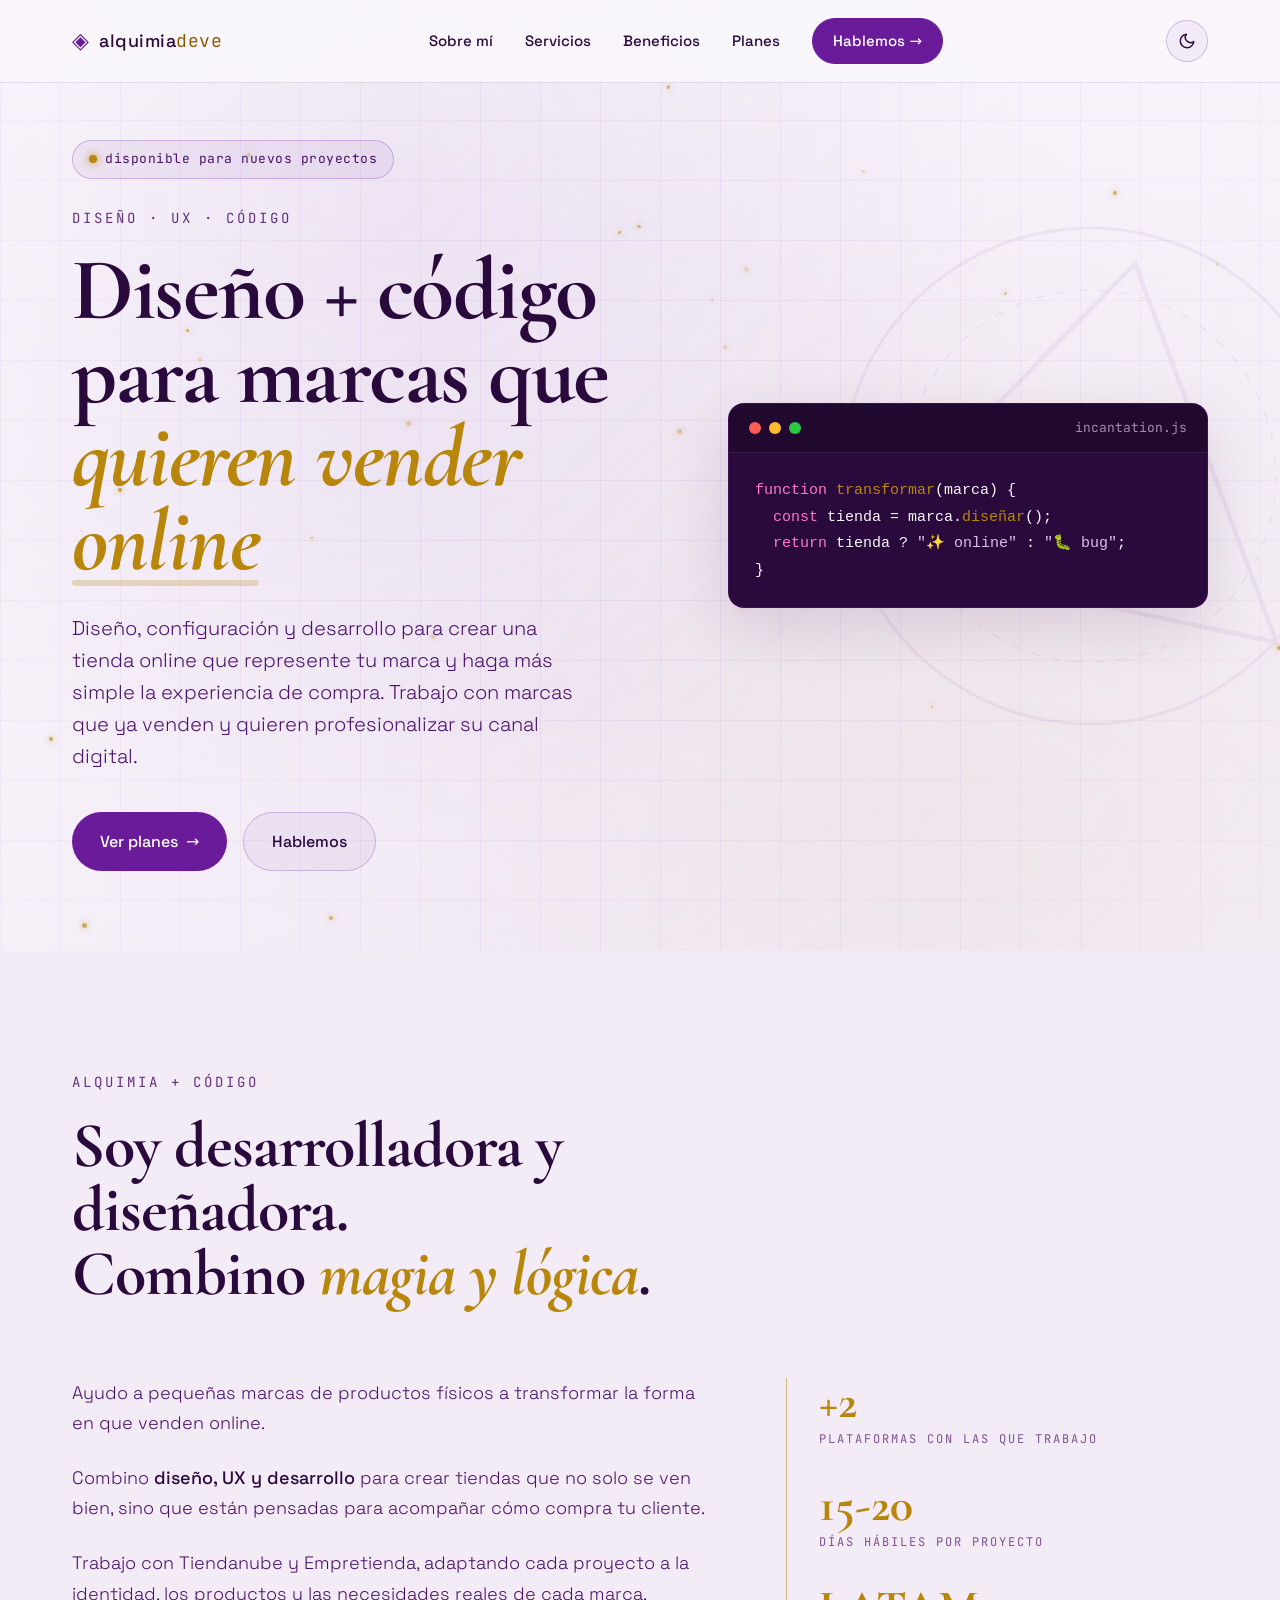
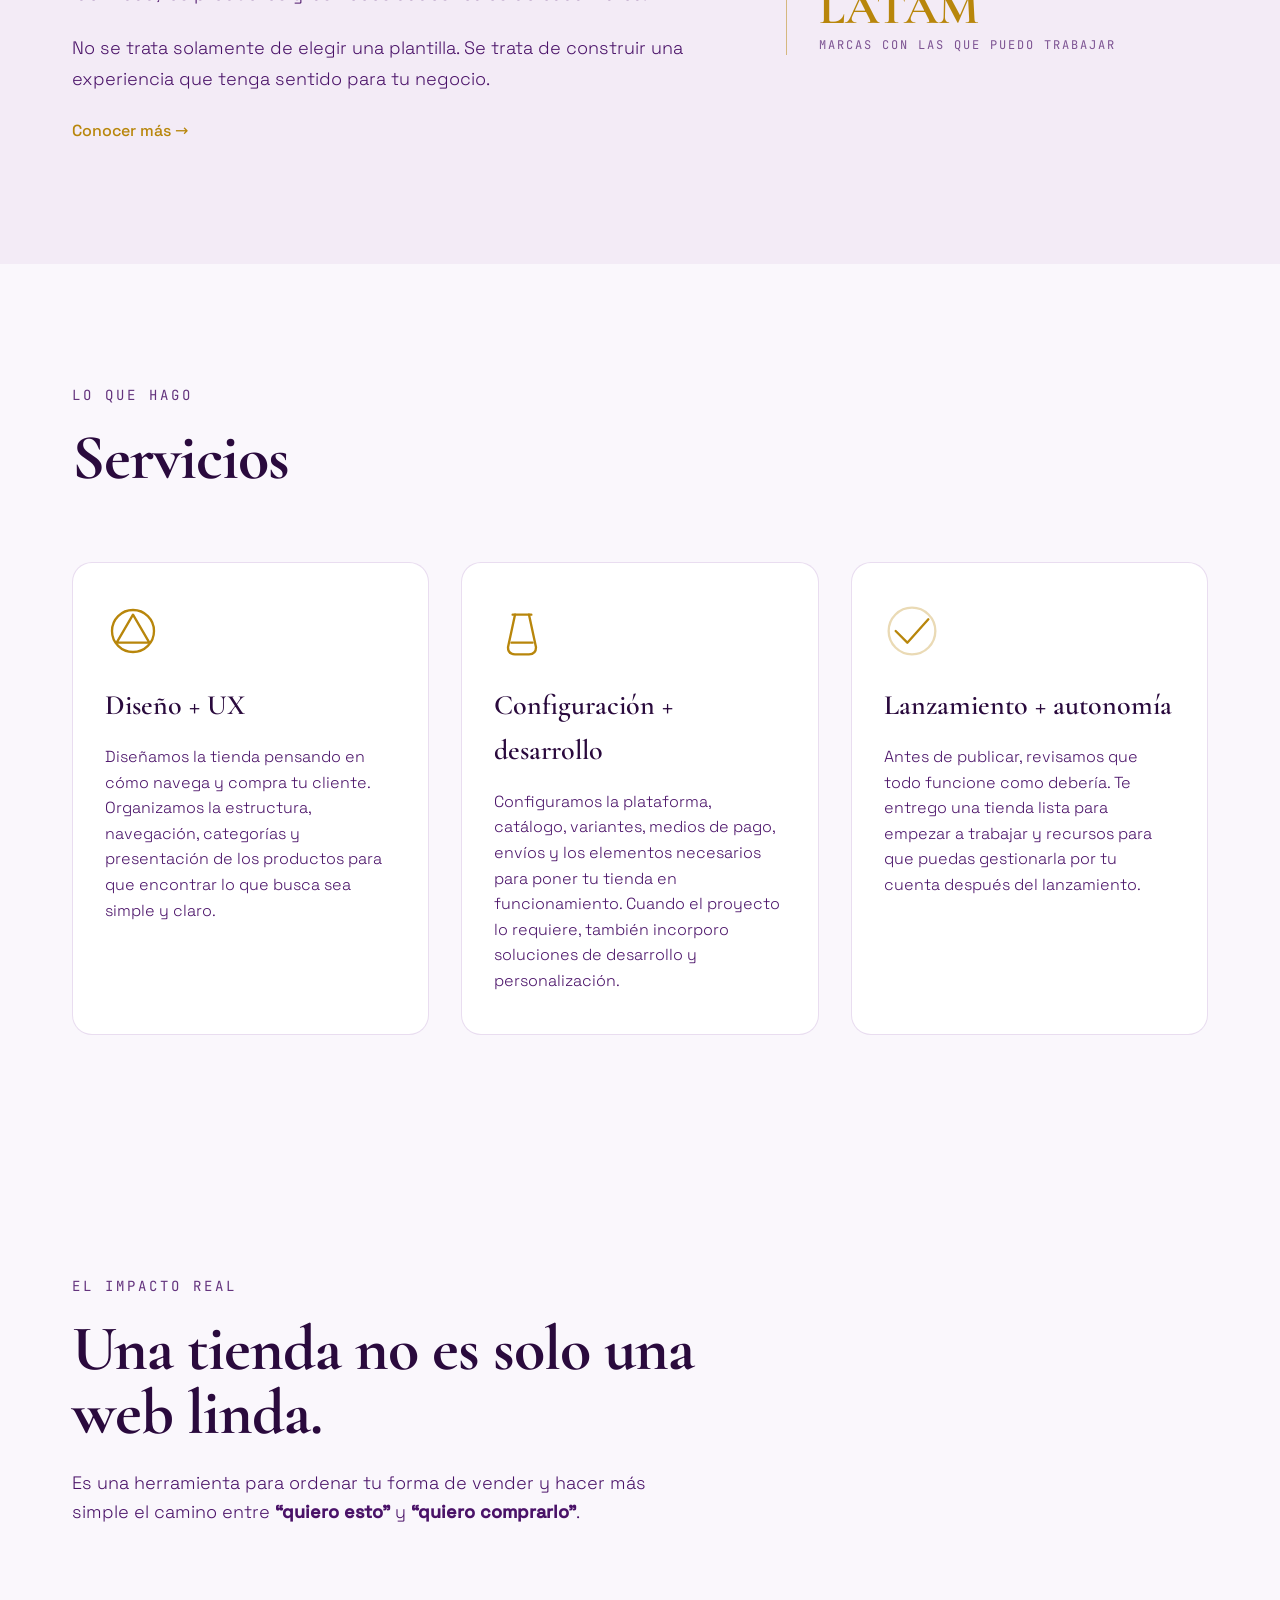
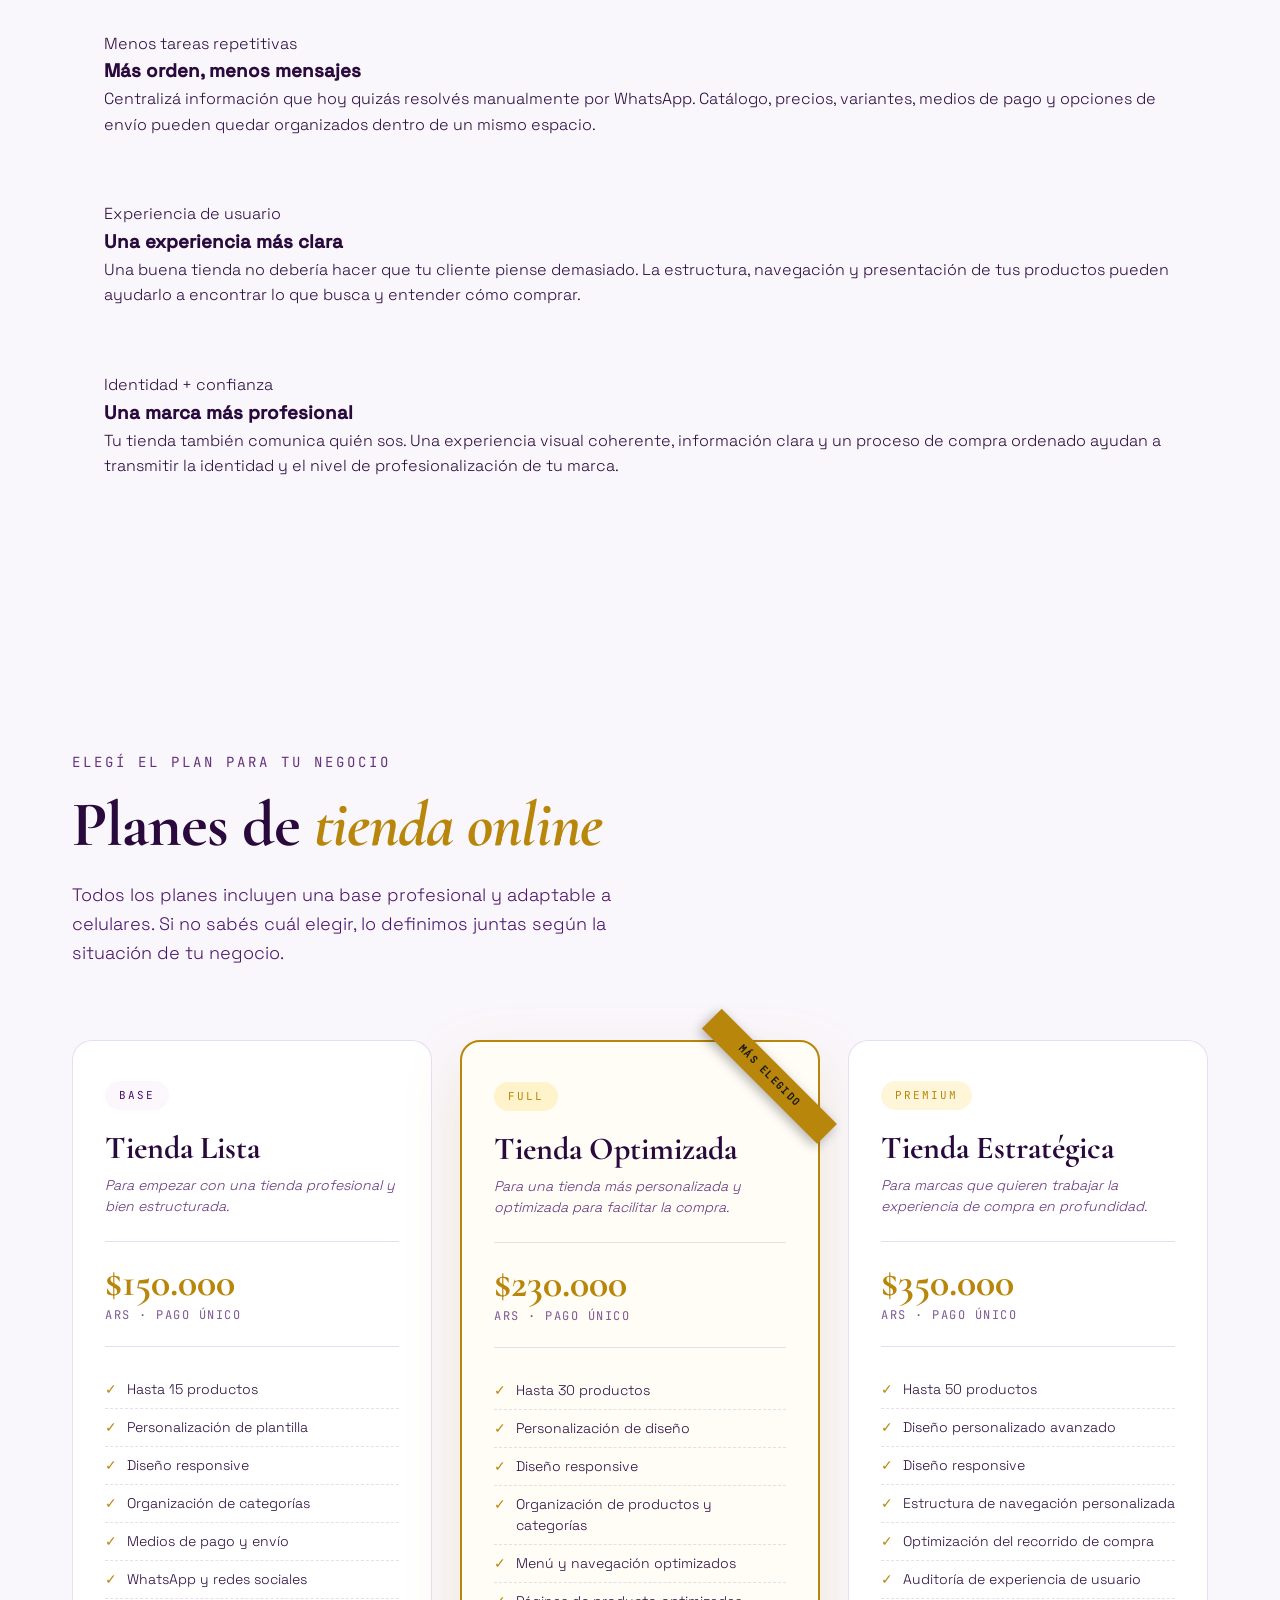
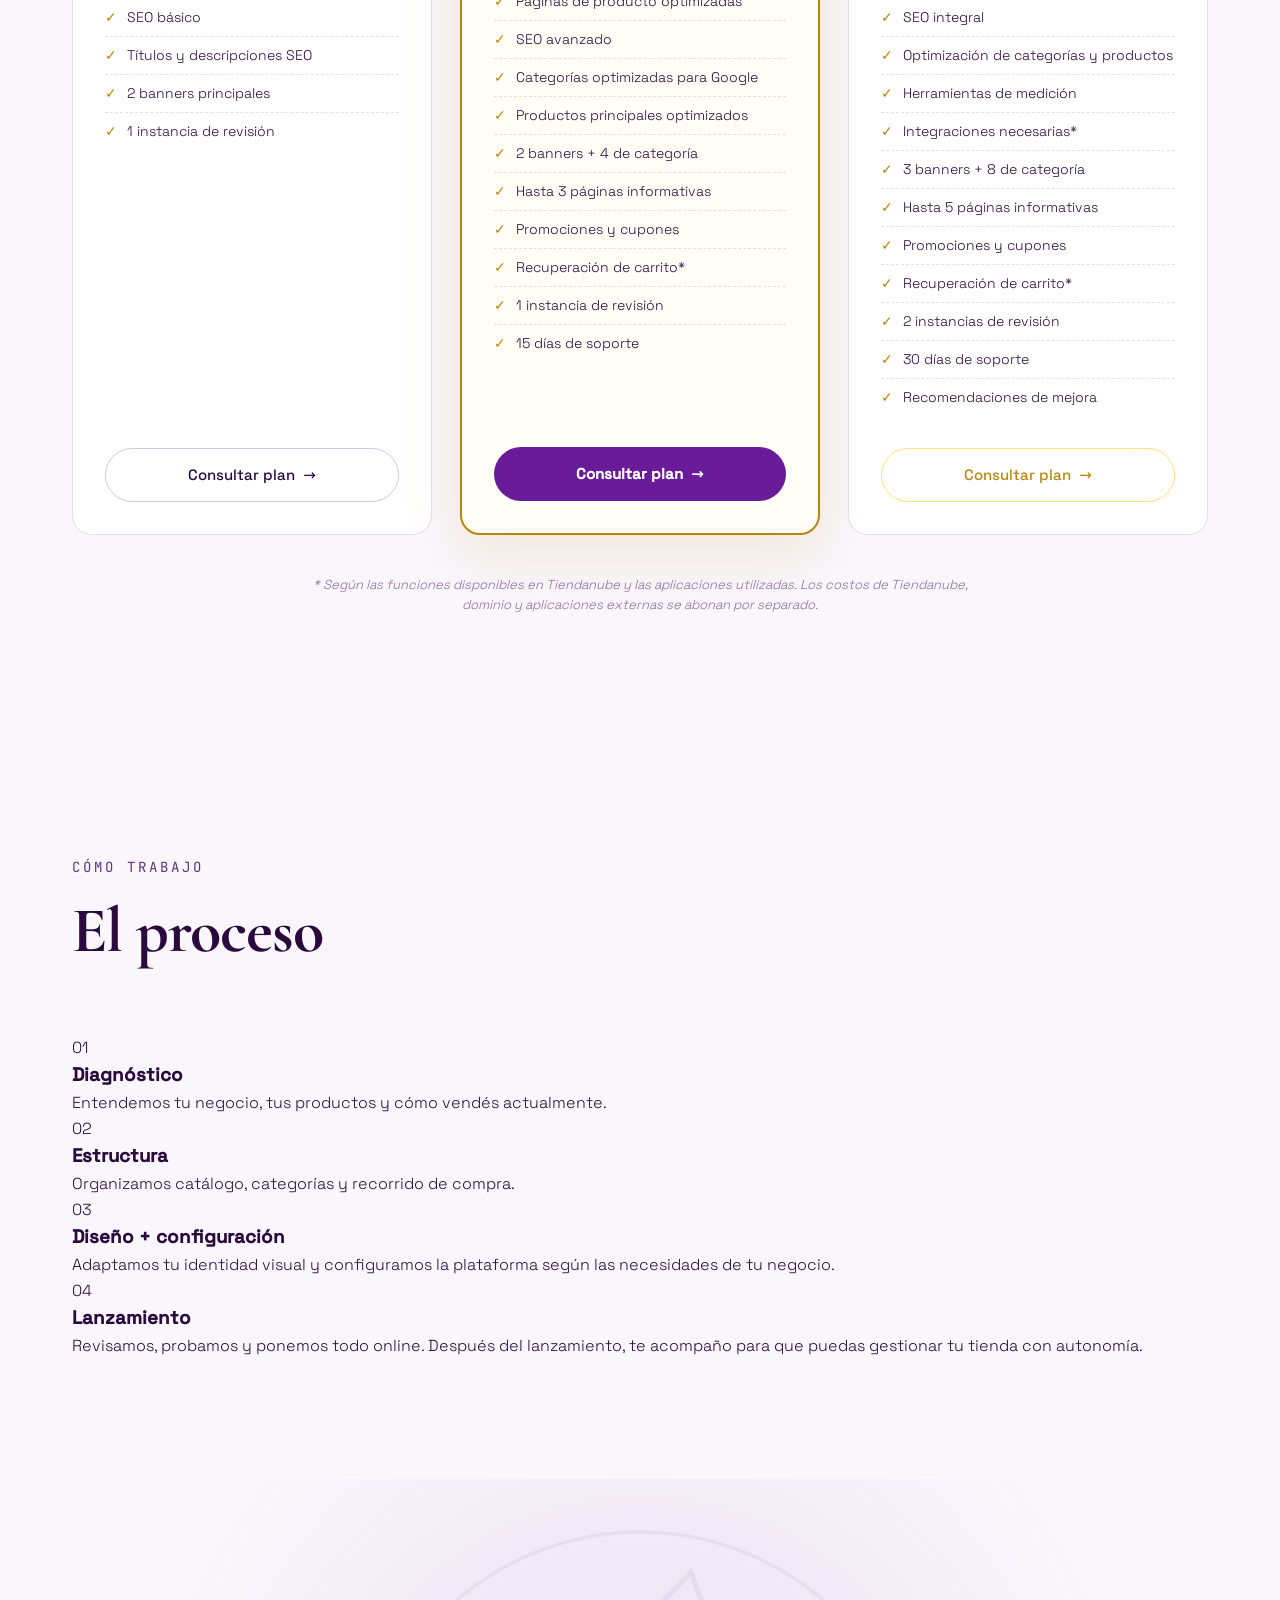
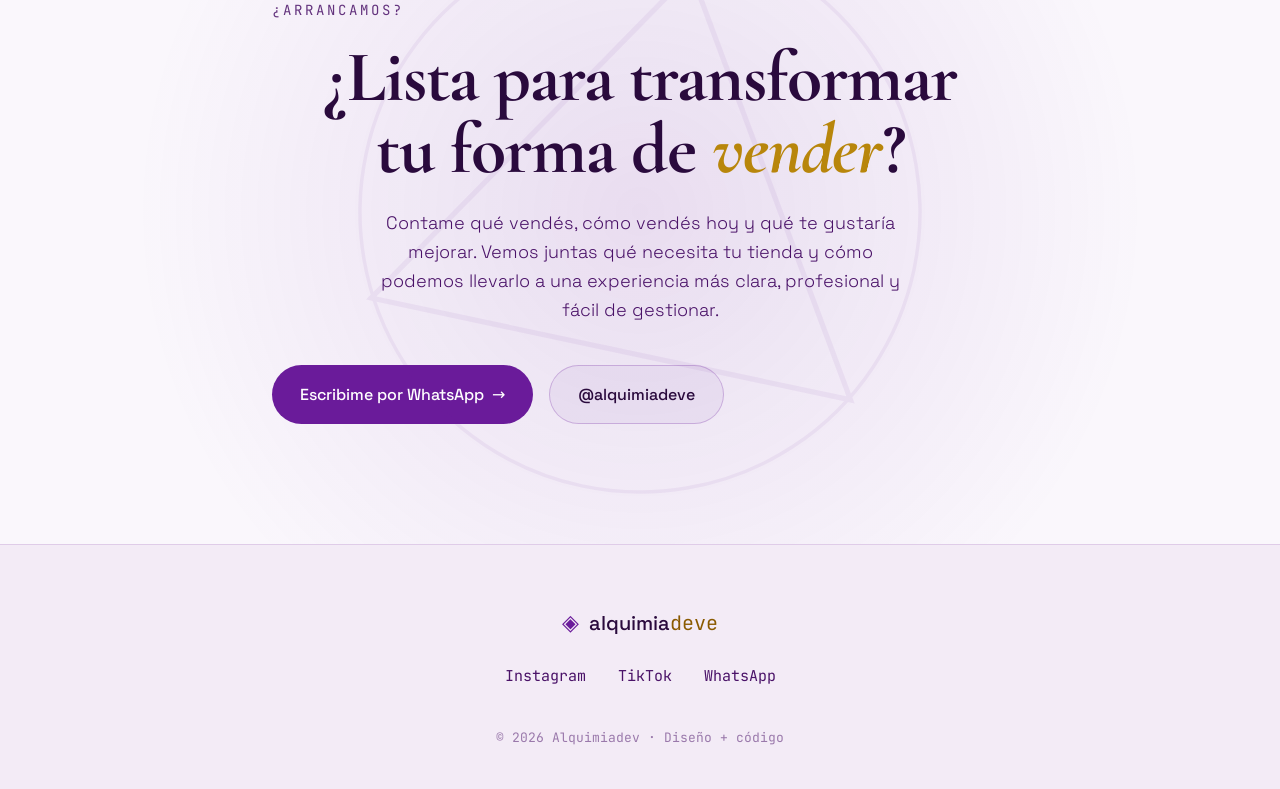
==== commit 7e888b99: "Agrego Google Analytics" ====
--- a/index.html
+++ b/index.html
@@ -5,52 +5,47 @@
   <meta name="viewport" content="width=device-width, initial-scale=1.0" />
 
   <!-- SEO básico -->
-  <title>Tiendas online, páginas web y mejoras | Alquimiadev</title>
-  <meta name="description" content="Creo tiendas online en Tiendanube, páginas web profesionales y mejoras para sitios existentes. Diseño, desarrollo y estrategia para negocios de LATAM." />
+  <title>Tiendas online en Tiendanube y Empretienda | Alquimiadev</title>
+  <meta name="description" content="Diseño, UX y desarrollo para crear o profesionalizar tu tienda online en Tiendanube y Empretienda. Para marcas de LATAM. Proyectos de 15 a 20 días hábiles." />
   <meta name="author" content="Alquimiadev" />
   <meta name="robots" content="index, follow, max-image-preview:large" />
   <link rel="canonical" href="https://alquimiadev.com/" />
-
-  <!-- Theme color dinámico -->
-  <meta name="theme-color" content="#2a0a3d" media="(prefers-color-scheme: dark)" />
-  <meta name="theme-color" content="#faf7fc" media="(prefers-color-scheme: light)" />
-
-  <script>
-    // Aplicar tema ANTES de renderizar (evita flash)
-    (function () {
-      try {
-        var stored = localStorage.getItem('theme');
-        var prefersLight = window.matchMedia('(prefers-color-scheme: light)').matches;
-        var theme = stored || (prefersLight ? 'light' : 'dark');
-        document.documentElement.setAttribute('data-theme', theme);
-      } catch (e) {
-        document.documentElement.setAttribute('data-theme', 'dark');
-      }
-    })();
-  </script>
-
+  <meta name="theme-color" content="#2a0a3d" />
+<script>
+  // Aplicar tema ANTES de renderizar (evita flash)
+  (function () {
+    try {
+      var stored = localStorage.getItem('theme');
+      var prefersLight = window.matchMedia('(prefers-color-scheme: light)').matches;
+      var theme = stored || (prefersLight ? 'light' : 'dark');
+      document.documentElement.setAttribute('data-theme', theme);
+    } catch (e) {
+      document.documentElement.setAttribute('data-theme', 'dark');
+    }
+  })();
+</script>
   <!-- Favicon -->
   <link rel="icon" type="image/svg+xml" href="logo.svg" />
 
-  <!-- Open Graph -->
+  <!-- Open Graph (LinkedIn, WhatsApp, Facebook) -->
   <meta property="og:type" content="website" />
   <meta property="og:site_name" content="Alquimiadev" />
   <meta property="og:locale" content="es_AR" />
-  <meta property="og:title" content="Tiendas online, páginas web y mejoras | Alquimiadev" />
-  <meta property="og:description" content="Creo tiendas online en Tiendanube, páginas web profesionales y mejoras para sitios existentes." />
+  <meta property="og:title" content="Alquimiadev · Diseño + código para marcas que venden online" />
+  <meta property="og:description" content="Diseño, UX y desarrollo para tiendas online en Tiendanube y Empretienda." />
   <meta property="og:url" content="https://alquimiadev.com/" />
   <meta property="og:image" content="https://alquimiadev.com/og-image.png" />
   <meta property="og:image:width" content="1200" />
   <meta property="og:image:height" content="630" />
-  <meta property="og:image:alt" content="Alquimiadev: diseño + código para negocios que crecen online" />
+  <meta property="og:image:alt" content="Alquimiadev: diseño + código para marcas que venden online" />
 
   <!-- Twitter / X -->
   <meta name="twitter:card" content="summary_large_image" />
-  <meta name="twitter:title" content="Tiendas online, páginas web y mejoras | Alquimiadev" />
-  <meta name="twitter:description" content="Creo tiendas online en Tiendanube, páginas web profesionales y mejoras para sitios existentes." />
+  <meta name="twitter:title" content="Alquimiadev · Diseño + código para marcas que venden online" />
+  <meta name="twitter:description" content="Diseño, UX y desarrollo para tiendas online en Tiendanube y Empretienda." />
   <meta name="twitter:image" content="https://alquimiadev.com/og-image.png" />
 
-  <!-- Schema.org JSON-LD -->
+  <!-- Datos estructurados (Schema.org JSON-LD) -->
   <script type="application/ld+json">
   {
     "@context": "https://schema.org",
@@ -63,19 +58,6 @@
         "inLanguage": "es"
       },
       {
-        "@type": "Person",
-        "@id": "https://alquimiadev.com/#persona",
-        "name": "Alquimiadev",
-        "jobTitle": "Desarrolladora y Diseñadora Web",
-        "url": "https://alquimiadev.com/",
-        "worksFor": { "@id": "https://alquimiadev.com/#negocio" },
-        "sameAs": [
-          "https://instagram.com/alquimiadeve",
-          "https://tiktok.com/@alquimiadeve",
-          "https://linkedin.com/in/romina-gonzalez-38a196232"
-        ]
-      },
-      {
         "@type": "ProfessionalService",
         "@id": "https://alquimiadev.com/#negocio",
         "name": "Alquimiadev",
@@ -83,14 +65,12 @@
         "logo": "https://alquimiadev.com/logo.svg",
         "image": "https://alquimiadev.com/og-image.png",
         "slogan": "Diseño + código",
-        "description": "Creación de tiendas online en Tiendanube, páginas web y mejoras para sitios existentes.",
-        "founder": { "@id": "https://alquimiadev.com/#persona" },
+        "description": "Diseño, UX y desarrollo para crear y profesionalizar tiendas online en Tiendanube y Empretienda.",
         "areaServed": { "@type": "Place", "name": "Latinoamérica" },
-        "knowsAbout": ["Tiendanube", "Diseño UX", "Desarrollo web", "Landing pages", "SEO", "Performance web"],
+        "knowsAbout": ["Tiendanube", "Empretienda", "Diseño UX", "Desarrollo web", "E-commerce"],
         "sameAs": [
           "https://instagram.com/alquimiadeve",
-          "https://tiktok.com/@alquimiadeve",
-          "https://linkedin.com/in/romina-gonzalez-38a196232"
+          "https://tiktok.com/@alquimiadeve"
         ],
         "contactPoint": {
           "@type": "ContactPoint",
@@ -102,62 +82,37 @@
           "@type": "OfferCatalog",
           "name": "Servicios",
           "itemListElement": [
-            {
-              "@type": "Offer",
-              "name": "Tienda Lista",
-              "price": "150000",
-              "priceCurrency": "ARS",
-              "itemOffered": { "@type": "Service", "name": "Tienda online en Tiendanube", "description": "Diseño y configuración de tienda online básica." }
-            },
-            {
-              "@type": "Offer",
-              "name": "Tienda Optimizada",
-              "price": "230000",
-              "priceCurrency": "ARS",
-              "itemOffered": { "@type": "Service", "name": "Tienda online personalizada", "description": "Tienda con mayor personalización visual y mejoras de experiencia." }
-            },
-            {
-              "@type": "Offer",
-              "name": "Tienda Estratégica",
-              "price": "350000",
-              "priceCurrency": "ARS",
-              "itemOffered": { "@type": "Service", "name": "Tienda online avanzada", "description": "Solución avanzada con personalizaciones y análisis de experiencia." }
-            },
-            {
-              "@type": "Offer",
-              "itemOffered": { "@type": "Service", "name": "Páginas web", "description": "Desarrollo de páginas web completas para presentar tu negocio." }
-            },
-            {
-              "@type": "Offer",
-              "itemOffered": { "@type": "Service", "name": "Mejoras para tu web", "description": "Optimización de performance, SEO, accesibilidad y usabilidad para webs existentes." }
-            }
+            { "@type": "Offer", "itemOffered": { "@type": "Service", "name": "Diseño + UX", "description": "Estructura, navegación, categorías y presentación de productos pensadas para el recorrido de compra." } },
+            { "@type": "Offer", "itemOffered": { "@type": "Service", "name": "Configuración + desarrollo", "description": "Configuración de plataforma, catálogo, variantes, pagos y envíos, con personalización a medida." } },
+            { "@type": "Offer", "itemOffered": { "@type": "Service", "name": "Lanzamiento + autonomía", "description": "Revisión previa a publicar y recursos para que la marca gestione su tienda por su cuenta." } }
           ]
         }
       }
     ]
   }
   </script>
-<!-- Analytics google -->
-
-<!-- Google tag (gtag.js) -->
+
+
+<!-- Tema (sin defer, para que corra antes de renderizar) -->
+<script src="theme-init.js"></script>
+
+<!-- Google Analytics -->
 <script async src="https://www.googletagmanager.com/gtag/js?id=G-09D3ZTJMD2"></script>
-<script>
-  window.dataLayer = window.dataLayer || [];
-  function gtag(){dataLayer.push(arguments);}
-  gtag('js', new Date());
-
-  gtag('config', 'G-09D3ZTJMD2');
-</script>
- 
+<script src="gtag-init.js"></script>
+<script src="/analytics.js" defer></script>
+
   <!-- Fuentes -->
-  <link rel="preload" href="fonts/cormorant-garamond-latin-700-normal.woff2" as="font" type="font/woff2" crossorigin>
-  <link rel="preload" href="fonts/cormorant-garamond-latin-700-italic.woff2" as="font" type="font/woff2" crossorigin>
-  <link rel="preload" href="fonts/space-grotesk-latin-300-normal.woff2" as="font" type="font/woff2" crossorigin>
+
+<!-- Fuentes autoalojadas: precarga solo las que se ven en el primer pantallazo -->
+<link rel="preload" href="fonts/cormorant-garamond-latin-700-normal.woff2" as="font" type="font/woff2" crossorigin>
+<link rel="preload" href="fonts/cormorant-garamond-latin-700-italic.woff2" as="font" type="font/woff2" crossorigin>
+<link rel="preload" href="fonts/space-grotesk-latin-300-normal.woff2" as="font" type="font/woff2" crossorigin>
 
   <link rel="stylesheet" href="styles.css" />
   <link rel="stylesheet" href="accessibility.css" />
   <link rel="stylesheet" href="performance.css" />
-  <script src="analytics.js" defer></script>
+
+  <!-- JS con defer: no bloquea el render y se ejecuta en orden -->
   <script src="script.js" defer></script>
   <script src="a11y.js" defer></script>
 </head>
@@ -171,29 +126,37 @@
       <a href="#inicio" class="nav-logo" aria-label="Alquimiadev, ir al inicio">
         <span class="nav-logo-symbol" aria-hidden="true">◈</span>
         <span class="nav-logo-text">alquimia<em>deve</em></span>
+      
       </a>
 
       <nav class="nav-links" aria-label="Principal">
-        <a href="#tiendas">Tiendas online</a>
-        <a href="#paginas-web" >Páginas web</a>
-        <a href="#mejorar-web" >Mejorar mi web</a>
         <a href="#sobre-mi">Sobre mí</a>
+        <a href="#servicios">Servicios</a>
+        <a href="#beneficios">Beneficios</a>
+        <a href="#planes">Planes</a>
         <a href="#contacto" class="nav-cta">Hablemos <span aria-hidden="true">→</span></a>
       </nav>
 
-      <button type="button" class="theme-toggle" id="themeToggle" aria-label="Cambiar tema" aria-pressed="false">
-        <span class="theme-icon theme-icon-sun" aria-hidden="true">
-          <svg viewBox="0 0 24 24" fill="none" stroke="currentColor" stroke-width="2" stroke-linecap="round" stroke-linejoin="round" width="18" height="18">
-            <circle cx="12" cy="12" r="4"/>
-            <path d="M12 2v2M12 20v2M4.93 4.93l1.41 1.41M17.66 17.66l1.41 1.41M2 12h2M20 12h2M6.34 17.66l-1.41 1.41M19.07 4.93l-1.41 1.41"/>
-          </svg>
-        </span>
-        <span class="theme-icon theme-icon-moon" aria-hidden="true">
-          <svg viewBox="0 0 24 24" fill="none" stroke="currentColor" stroke-width="2" stroke-linecap="round" stroke-linejoin="round" width="18" height="18">
-            <path d="M21 12.79A9 9 0 1 1 11.21 3 7 7 0 0 0 21 12.79z"/>
-          </svg>
-        </span>
-      </button>
+      <!-- Botón de tema -->
+<button
+  type="button"
+  class="theme-toggle"
+  id="themeToggle"
+  aria-label="Cambiar tema"
+  aria-pressed="false"
+>
+  <span class="theme-icon theme-icon-sun" aria-hidden="true">
+    <svg viewBox="0 0 24 24" fill="none" stroke="currentColor" stroke-width="2" stroke-linecap="round" stroke-linejoin="round" width="18" height="18">
+      <circle cx="12" cy="12" r="4"/>
+      <path d="M12 2v2M12 20v2M4.93 4.93l1.41 1.41M17.66 17.66l1.41 1.41M2 12h2M20 12h2M6.34 17.66l-1.41 1.41M19.07 4.93l-1.41 1.41"/>
+    </svg>
+  </span>
+  <span class="theme-icon theme-icon-moon" aria-hidden="true">
+    <svg viewBox="0 0 24 24" fill="none" stroke="currentColor" stroke-width="2" stroke-linecap="round" stroke-linejoin="round" width="18" height="18">
+      <path d="M21 12.79A9 9 0 1 1 11.21 3 7 7 0 0 0 21 12.79z"/>
+    </svg>
+  </span>
+</button>
 
       <button type="button" class="nav-toggle" id="navToggle" aria-label="Abrir menú" aria-expanded="false" aria-controls="navMobile">
         <span aria-hidden="true"></span><span aria-hidden="true"></span><span aria-hidden="true"></span>
@@ -202,10 +165,10 @@
   </header>
 
   <nav class="nav-mobile" id="navMobile" aria-label="Principal (móvil)">
-    <a href="#tiendas">Tiendas online</a>
-    <a href="#paginas-web">Páginas web</a>
-    <a href="#mejorar-web">Mejorar mi web</a>
     <a href="#sobre-mi">Sobre mí</a>
+    <a href="#servicios">Servicios</a>
+    <a href="#beneficios">Beneficios</a>
+    <a href="#planes">Planes</a>
     <a href="#contacto">Hablemos</a>
   </nav>
 
@@ -216,6 +179,7 @@
     <div class="hero-bg" aria-hidden="true">
       <div class="grid-bg"></div>
       <div class="particles" id="particles"></div>
+
       <svg class="alchemy-mark" viewBox="0 0 200 200" focusable="false">
         <circle cx="100" cy="100" r="80" fill="none" stroke="currentColor" stroke-width="1"/>
         <circle cx="100" cy="100" r="60" fill="none" stroke="currentColor" stroke-width="0.5" stroke-dasharray="3 4"/>
@@ -232,508 +196,41 @@
           disponible para nuevos proyectos
         </p>
 
-        <p class="kicker">diseño · código · estrategia</p>
+        <p class="kicker">diseño · ux · código</p>
 
         <h1 class="hero-title" id="hero-titulo">
           Diseño + código<br>
-          para negocios que<br>
-          <em>quieren crecer online</em>
+          para marcas que<br>
+          <em>quieren vender online</em>
         </h1>
 
         <p class="hero-sub">
-          Creo tiendas online y páginas web para que tu negocio se vea profesional,
-          sea fácil de entender y les resulte simple a tus clientes saber qué hacer después.
+          Diseño, configuración y desarrollo para crear una tienda online
+          que represente tu marca y haga más simple la experiencia de compra.
+          Trabajo con marcas que ya venden y quieren
+          profesionalizar su canal digital.
         </p>
 
         <div class="hero-ctas">
-          <a href="#tiendas" class="btn btn-primary">Ver tiendas online <span aria-hidden="true">→</span></a>
-          <a href="#paginas-web" class="btn btn-secondary">Ver desarrollo web</a>
+          <a href="#planes" class="btn btn-primary">Ver planes <span aria-hidden="true">→</span></a>
+          <a href="#contacto" class="btn btn-secondary">Hablemos</a>
         </div>
 
       </div>
 
+      <!-- Panel decorativo: se oculta a lectores de pantalla -->
       <div class="hero-code" aria-hidden="true">
         <div class="code-panel">
           <div class="code-header">
             <span></span><span></span><span></span>
             <em>incantation.js</em>
           </div>
-          <pre class="code-body"><code><span class="c-key">function</span> <span class="c-fn">transformar</span>(negocio) {
-  <span class="c-key">const</span> canal = negocio.<span class="c-fn">elegir</span>();
-  <span class="c-key">return</span> canal ? <span class="c-str">"✨ online"</span> : <span class="c-str">"🐛 bug"</span>;
+          <pre class="code-body"><code><span class="c-key">function</span> <span class="c-fn">transformar</span>(marca) {
+  <span class="c-key">const</span> tienda = marca.<span class="c-fn">diseñar</span>();
+  <span class="c-key">return</span> tienda ? <span class="c-str">"✨ online"</span> : <span class="c-str">"🐛 bug"</span>;
 }</code></pre>
         </div>
       </div>
-
-    </div>
-  </section>
-
-
-  <!-- DECISIÓN: DOS CAMINOS -->
-  <section class="section decision" aria-labelledby="decision-titulo">
-    <div class="container">
-
-      <div class="section-header section-header--centered">
-        <p class="kicker kicker--centered">¿qué necesitás?</p>
-        <h2 class="section-title" id="decision-titulo">
-          Elegí por dónde empezar
-        </h2>
-        <p class="section-sub section-sub--centered">
-          No importa si todavía no sabés exactamente qué necesitás.
-          Podemos empezar por lo que hoy le hace falta a tu negocio.
-        </p>
-      </div>
-
-      <div class="decision-grid">
-
-        <a href="#tiendas" class="decision-card">
-          <div class="decision-icon" aria-hidden="true">
-            <svg viewBox="0 0 48 48" fill="none" stroke="currentColor" stroke-width="2" stroke-linecap="round" stroke-linejoin="round">
-              <path d="M 8 16 L 12 40 Q 12 44 16 44 L 32 44 Q 36 44 36 40 L 40 16"/>
-              <path d="M 6 12 L 42 12"/>
-              <path d="M 18 20 L 18 30 Q 18 34 22 34 L 26 34 Q 30 34 30 30 L 30 20"/>
-            </svg>
-          </div>
-          <span class="decision-tag">Tiendas online</span>
-          <h3>Quiero vender mis productos online</h3>
-          <p>
-            Creo tu tienda online para que puedas mostrar tus productos,
-            recibir pedidos y gestionar tus ventas por internet.
-          </p>
-          <span class="decision-cta">Ver planes <span aria-hidden="true">→</span></span>
-        </a>
-
-        <a href="#paginas-web" class="decision-card">
-          <div class="decision-icon" aria-hidden="true">
-            <svg viewBox="0 0 48 48" fill="none" stroke="currentColor" stroke-width="2" stroke-linecap="round" stroke-linejoin="round">
-              <polyline points="14,16 6,24 14,32"/>
-              <polyline points="34,16 42,24 34,32"/>
-              <line x1="28" y1="10" x2="20" y2="38"/>
-            </svg>
-          </div>
-          <span class="decision-tag">Páginas web</span>
-          <h3>Quiero presentar mi negocio online</h3>
-          <p>
-            Creo una página web completa para contar qué hacés, mostrar
-            tus servicios y facilitar que las personas interesadas puedan
-            encontrarte y contactarte.
-          </p>
-          <span class="decision-cta">Ver servicios <span aria-hidden="true">→</span></span>
-        </a>
-
-      </div>
-
-    </div>
-  </section>
-
-
-  <!-- ========================================================
-       SECCIÓN 1 — TIENDAS ONLINE
-       ======================================================== -->
-  <section class="section servicio-tiendas" id="tiendas" aria-labelledby="tiendas-titulo">
-    <div class="container">
-
-      <div class="section-header">
-        <p class="kicker">tiendas online</p>
-        <h2 class="section-title" id="tiendas-titulo">
-          Tu tienda online en <em>Tiendanube</em>
-        </h2>
-        <p class="section-sub">
-          Una tienda profesional, clara y preparada para acompañar la forma
-          en que tus clientes buscan, eligen y compran.
-        </p>
-      </div>
-
-      <div class="services-grid services-grid--spaced">
-
-        <article class="service-card">
-          <div class="service-icon" aria-hidden="true">
-            <svg viewBox="0 0 48 48" fill="none" stroke="currentColor" stroke-width="2" stroke-linecap="round" stroke-linejoin="round">
-              <circle cx="24" cy="24" r="18"/>
-              <polygon points="24,10 38,34 10,34"/>
-            </svg>
-          </div>
-          <h3>Una tienda fácil de recorrer</h3>
-          <p>
-            Organizamos tus productos, categorías y menú para que tus clientes
-            encuentren lo que buscan sin perderse.
-          </p>
-        </article>
-
-        <article class="service-card">
-          <div class="service-icon" aria-hidden="true">
-            <svg viewBox="0 0 48 48" fill="none" stroke="currentColor" stroke-width="2" stroke-linecap="round" stroke-linejoin="round">
-              <path d="M 18 10 L 12 38 Q 12 44 18 44 L 30 44 Q 36 44 36 38 L 30 10"/>
-              <line x1="16" y1="10" x2="32" y2="10"/>
-              <line x1="15" y1="34" x2="33" y2="34"/>
-            </svg>
-          </div>
-          <h3>Todo listo para empezar a vender</h3>
-          <p>
-            Configuro productos, variantes, medios de pago, envíos y las funciones
-            que necesitás para poner tu tienda en marcha. Cuando el proyecto lo necesita,
-            también puedo incorporar cambios y funciones personalizadas.
-          </p>
-        </article>
-
-        <article class="service-card">
-          <div class="service-icon" aria-hidden="true">
-            <svg viewBox="0 0 48 48" fill="none" stroke="currentColor" stroke-width="2" stroke-linecap="round" stroke-linejoin="round">
-              <polyline points="10,24 20,34 38,14"/>
-              <circle cx="24" cy="24" r="20" opacity="0.3"/>
-            </svg>
-          </div>
-          <h3>Publicás con todo en orden</h3>
-          <p>
-            Antes de lanzar, revisamos que todo funcione correctamente.
-            Además, te dejo preparado lo necesario para que puedas gestionar
-            tu tienda por tu cuenta después del lanzamiento.
-          </p>
-        </article>
-
-      </div>
-
-      <div class="planes-header">
-        <p class="kicker kicker--centered">planes & precios</p>
-        <h3 class="planes-subtitle">Elegí la tienda que necesitás</h3>
-      </div>
-
-      <div class="planes-grid">
-
-        <!-- TIENDA LISTA -->
-        <article class="plan plan-base">
-          <span class="plan-badge">Tienda Lista</span>
-          <h3 class="plan-name">Para empezar</h3>
-          <p class="plan-tagline">
-            Para empezar con una tienda profesional, clara y bien organizada.
-          </p>
-
-          <div class="plan-price">
-            <span class="plan-amount">$150.000</span>
-            <span class="plan-currency">ARS · pago único</span>
-          </div>
-
-          <ul class="plan-features">
-            <li>Diseño y organización de la tienda</li>
-            <li>Configuración de productos</li>
-            <li>Medios de pago</li>
-            <li>Configuración de envíos</li>
-            <li>Adaptación para celulares</li>
-            <li>Puesta en marcha</li>
-          </ul>
-
-          <a href="https://wa.me/5491172546211?text=%C2%A1Hola!%20Quiero%20consultar%20por%20el%20plan%20Tienda%20Lista."
-             target="_blank"
-             rel="noopener"
-             class="btn btn-plan btn-plan-base">
-            Ver plan <span aria-hidden="true">→</span>
-          </a>
-        </article>
-
-        <!-- TIENDA OPTIMIZADA -->
-        <article class="plan plan-full destacado">
-          <span class="plan-ribbon">Recomendado</span>
-          <span class="plan-badge">Tienda Optimizada</span>
-          <h3 class="plan-name">La más elegida</h3>
-          <p class="plan-tagline">
-            Para una tienda más personalizada y una experiencia de compra más clara.
-          </p>
-
-          <div class="plan-price">
-            <span class="plan-amount">$230.000</span>
-            <span class="plan-currency">ARS · pago único</span>
-          </div>
-
-          <ul class="plan-features">
-            <li>Todo lo de Tienda Lista</li>
-            <li>Mayor personalización visual</li>
-            <li>Mejoras en la experiencia de compra</li>
-            <li>Configuraciones adicionales según el negocio</li>
-          </ul>
-
-          <a href="https://wa.me/5491172546211?text=%C2%A1Hola!%20Quiero%20consultar%20por%20el%20plan%20Tienda%20Optimizada."
-             target="_blank"
-             rel="noopener"
-             class="btn btn-plan btn-plan-full">
-            Ver plan <span aria-hidden="true">→</span>
-          </a>
-        </article>
-
-        <!-- TIENDA ESTRATÉGICA -->
-        <article class="plan plan-premium">
-          <span class="plan-badge">Tienda Estratégica</span>
-          <h3 class="plan-name">Para marcas</h3>
-          <p class="plan-tagline">
-            Para marcas que necesitan mayor personalización y quieren trabajar
-            su tienda en profundidad.
-          </p>
-
-          <div class="plan-price">
-            <span class="plan-amount">$350.000</span>
-            <span class="plan-currency">ARS · pago único</span>
-          </div>
-
-          <ul class="plan-features">
-            <li>Todo lo de Tienda Optimizada</li>
-            <li>Personalizaciones avanzadas</li>
-            <li>Análisis de la experiencia de compra</li>
-            <li>Soluciones adaptadas a las necesidades del negocio</li>
-          </ul>
-
-          <a href="https://wa.me/5491172546211?text=%C2%A1Hola!%20Quiero%20consultar%20por%20el%20plan%20Tienda%20Estrat%C3%A9gica."
-             target="_blank"
-             rel="noopener"
-             class="btn btn-plan btn-plan-premium">
-            Ver plan <span aria-hidden="true">→</span>
-          </a>
-        </article>
-
-      </div>
-
-    </div>
-  </section>
-
-
-  <!-- ========================================================
-       SECCIÓN 2 — PÁGINAS WEB
-       ======================================================== -->
-  <section class="section servicio-desarrollo" id="paginas-web" aria-labelledby="paginas-titulo">
-    <div class="container">
-
-      <div class="section-header">
-        <p class="kicker">crear una página web</p>
-        <h2 class="section-title" id="paginas-titulo">
-          Una web completa, pensada <em>para tu negocio</em>
-        </h2>
-        <p class="section-sub">
-          No se trata solamente de que tu página se vea bien. Creo y preparo tu web
-          para que sea clara, rápida, fácil de usar y tenga una buena base para
-          aparecer en Google.
-        </p>
-      </div>
-
-      <div class="web-features-grid web-features-grid--spaced">
-
-        <article class="web-feature">
-          <div class="web-feature-icon" aria-hidden="true">
-            <svg viewBox="0 0 48 48" fill="none" stroke="currentColor" stroke-width="2" stroke-linecap="round" stroke-linejoin="round">
-              <circle cx="24" cy="24" r="16"/>
-              <polygon points="24,12 34,32 14,32"/>
-            </svg>
-          </div>
-          <h3>Diseño que representa tu negocio</h3>
-          <p>
-            Creo una página acorde a tu identidad, cuidando la estructura,
-            los textos y cada detalle para que tu negocio se vea profesional.
-          </p>
-        </article>
-
-        <article class="web-feature">
-          <div class="web-feature-icon" aria-hidden="true">
-            <svg viewBox="0 0 48 48" fill="none" stroke="currentColor" stroke-width="2" stroke-linecap="round" stroke-linejoin="round">
-              <circle cx="24" cy="24" r="16"/>
-              <circle cx="24" cy="24" r="4"/>
-            </svg>
-          </div>
-          <h3>Fácil de entender y usar</h3>
-          <p>
-            Organizo la información, los botones y la navegación para que tus
-            visitantes encuentren rápidamente lo que buscan y sepan cómo contactarte.
-          </p>
-        </article>
-
-        <article class="web-feature">
-          <div class="web-feature-icon" aria-hidden="true">
-            <svg viewBox="0 0 48 48" fill="none" stroke="currentColor" stroke-width="2" stroke-linecap="round" stroke-linejoin="round">
-              <rect x="14" y="6" width="20" height="36" rx="3"/>
-              <line x1="22" y1="38" x2="26" y2="38"/>
-            </svg>
-          </div>
-          <h3>Adaptada a celulares</h3>
-          <p>
-            Tu página funciona correctamente en celulares, tablets y computadoras,
-            para que nadie tenga problemas al visitarla.
-          </p>
-        </article>
-
-        <article class="web-feature">
-          <div class="web-feature-icon" aria-hidden="true">
-            <svg viewBox="0 0 48 48" fill="none" stroke="currentColor" stroke-width="2" stroke-linecap="round" stroke-linejoin="round">
-              <circle cx="22" cy="22" r="14"/>
-              <line x1="32" y1="32" x2="42" y2="42"/>
-            </svg>
-          </div>
-          <h3>Preparada para Google</h3>
-          <p>
-            Trabajo la estructura, los títulos, las descripciones y otros elementos
-            que ayudan a Google a entender de qué trata tu página.
-          </p>
-        </article>
-
-        <article class="web-feature">
-          <div class="web-feature-icon" aria-hidden="true">
-            <svg viewBox="0 0 48 48" fill="none" stroke="currentColor" stroke-width="2" stroke-linecap="round" stroke-linejoin="round">
-              <path d="M 24 8 L 34 14 L 34 26 Q 34 34 24 40 Q 14 34 14 26 L 14 14 Z"/>
-              <polyline points="20,24 23,27 29,21"/>
-            </svg>
-          </div>
-          <h3>Rápida y optimizada</h3>
-          <p>
-            Optimizo imágenes, archivos y otros elementos para reducir
-            los tiempos de carga y ofrecer una navegación más fluida.
-          </p>
-        </article>
-
-        <article class="web-feature">
-          <div class="web-feature-icon" aria-hidden="true">
-            <svg viewBox="0 0 48 48" fill="none" stroke="currentColor" stroke-width="2" stroke-linecap="round" stroke-linejoin="round">
-              <path d="M 14 34 L 24 24 L 34 34"/>
-              <line x1="24" y1="24" x2="24" y2="42"/>
-              <path d="M 6 14 L 42 14"/>
-            </svg>
-          </div>
-          <h3>Lista para publicar</h3>
-          <p>
-            Configuro lo necesario para poner tu web online, conectar tu dominio
-            y revisar que todo funcione correctamente antes de publicarla.
-          </p>
-        </article>
-
-      </div>
-
-      <div class="section-cta-centered">
-        <a href="https://wa.me/5491172546211?text=%C2%A1Hola!%20Quiero%20crear%20mi%20p%C3%A1gina%20web."
-           target="_blank"
-           rel="noopener"
-           class="btn btn-primary">
-          Quiero crear mi página web <span aria-hidden="true">→</span>
-        </a>
-      </div>
-
-    </div>
-  </section>
-
-
-  <!-- ========================================================
-       SECCIÓN 3 — MEJORAR MI WEB
-       ======================================================== -->
-  <section class="section servicio-mejoras" id="mejorar-web" aria-labelledby="mejorar-titulo">
-    <div class="container">
-
-      <div class="section-header">
-        <p class="kicker">mejorar mi web</p>
-        <h2 class="section-title" id="mejorar-titulo">
-          Tu web ya existe. <em>Hagamos que funcione mejor.</em>
-        </h2>
-        <p class="section-sub">
-          Si tu página fue creada por otra persona, hace tiempo que no la actualizás
-          o sentís que podría funcionar mejor, podemos analizarla y hacer los cambios necesarios.
-        </p>
-      </div>
-
-      <div class="web-features-grid web-features-grid--spaced">
-
-        <article class="web-feature">
-          <div class="web-feature-icon" aria-hidden="true">
-            <svg viewBox="0 0 48 48" fill="none" stroke="currentColor" stroke-width="2" stroke-linecap="round" stroke-linejoin="round">
-              <path d="M 6 32 L 24 12 L 42 32"/>
-              <line x1="24" y1="12" x2="24" y2="40"/>
-            </svg>
-          </div>
-          <h3>Más rápida</h3>
-          <p>
-            Mejoro los elementos que pueden estar haciendo que tu página
-            tarde demasiado en cargar.
-          </p>
-        </article>
-
-        <article class="web-feature">
-          <div class="web-feature-icon" aria-hidden="true">
-            <svg viewBox="0 0 48 48" fill="none" stroke="currentColor" stroke-width="2" stroke-linecap="round" stroke-linejoin="round">
-              <circle cx="22" cy="22" r="14"/>
-              <line x1="32" y1="32" x2="42" y2="42"/>
-            </svg>
-          </div>
-          <h3>Más fácil de encontrar en Google</h3>
-          <p>
-            Reviso la estructura y el contenido para ayudar a los buscadores
-            a entender mejor tu página.
-          </p>
-        </article>
-
-        <article class="web-feature">
-          <div class="web-feature-icon" aria-hidden="true">
-            <svg viewBox="0 0 48 48" fill="none" stroke="currentColor" stroke-width="2" stroke-linecap="round" stroke-linejoin="round">
-              <rect x="14" y="6" width="20" height="36" rx="3"/>
-              <line x1="22" y1="38" x2="26" y2="38"/>
-            </svg>
-          </div>
-          <h3>Mejor desde el celular</h3>
-          <p>
-            Detecto y corrijo problemas de visualización, navegación
-            o interacción en dispositivos móviles.
-          </p>
-        </article>
-
-        <article class="web-feature">
-          <div class="web-feature-icon" aria-hidden="true">
-            <svg viewBox="0 0 48 48" fill="none" stroke="currentColor" stroke-width="2" stroke-linecap="round" stroke-linejoin="round">
-              <circle cx="24" cy="24" r="16"/>
-              <path d="M 14 30 Q 24 22 34 30"/>
-            </svg>
-          </div>
-          <h3>Más fácil de usar</h3>
-          <p>
-            Reviso la organización, los textos y los botones para que tus
-            visitantes puedan encontrar lo que necesitan.
-          </p>
-        </article>
-
-        <article class="web-feature">
-          <div class="web-feature-icon" aria-hidden="true">
-            <svg viewBox="0 0 48 48" fill="none" stroke="currentColor" stroke-width="2" stroke-linecap="round" stroke-linejoin="round">
-              <path d="M 24 8 v 8 M 24 32 v 8 M 8 24 h 8 M 32 24 h 8"/>
-              <circle cx="24" cy="24" r="8"/>
-            </svg>
-          </div>
-          <h3>Mejor conectada</h3>
-          <p>
-            Puedo integrar WhatsApp, formularios, redes sociales y otras
-            herramientas que faciliten el contacto.
-          </p>
-        </article>
-
-        <article class="web-feature">
-          <div class="web-feature-icon" aria-hidden="true">
-            <svg viewBox="0 0 48 48" fill="none" stroke="currentColor" stroke-width="2" stroke-linecap="round" stroke-linejoin="round">
-              <path d="M 10 36 V 22"/>
-              <path d="M 20 36 V 14"/>
-              <path d="M 30 36 V 26"/>
-              <path d="M 40 36 V 18"/>
-              <line x1="6" y1="40" x2="42" y2="40"/>
-            </svg>
-          </div>
-          <h3>Con medición</h3>
-          <p>
-            Podemos incorporar herramientas para conocer cuántas personas
-            visitan tu web y qué hacen dentro de ella.
-          </p>
-        </article>
-
-      </div>
-
-      <div class="section-cta-centered section-cta-centered--spaced">
-        <a href="https://wa.me/5491172546211?text=%C2%A1Hola!%20Quiero%20mejorar%20mi%20web."
-           target="_blank"
-           rel="noopener"
-           class="btn btn-primary">
-          Quiero mejorar mi web <span aria-hidden="true">→</span>
-        </a>
-      </div>
-
-      <p class="web-service-nota">
-        No siempre necesitás empezar de cero. A veces, <strong>mejorar lo que ya tenés</strong> es suficiente.
-      </p>
 
     </div>
   </section>
@@ -755,40 +252,354 @@
 
         <div class="sobre-mi-text">
           <p>
-            Ayudo a pequeños negocios y marcas a mejorar la forma en que
-            se presentan y venden por internet.
-          </p>
-          <p>
-            Combino <strong>diseño, organización y desarrollo</strong> para crear webs
-            que no solo se ven bien, sino que también son fáciles de entender y usar.
-          </p>
-          <p>
-            Trabajo con tiendas online, páginas web y mejoras sobre sitios que ya existen,
-            adaptando cada proyecto a la identidad y las necesidades reales de cada negocio.
-          </p>
-          <p>
-            Mi objetivo no es solamente entregarte una web y desaparecer.
-            Quiero que entiendas qué tenés, cómo funciona y para qué sirve cada parte.
+            Ayudo a pequeñas marcas de productos físicos a transformar
+            la forma en que venden online.
+          </p>
+          <p>
+            Combino <strong>diseño, UX y desarrollo</strong> para crear tiendas
+            que no solo se ven bien, sino que están pensadas para acompañar
+            cómo compra tu cliente.
+          </p>
+          <p>
+            Trabajo con Tiendanube y Empretienda, adaptando cada proyecto
+            a la identidad, los productos y las necesidades reales de cada marca.
+          </p>
+          <p>
+            No se trata solamente de elegir una plantilla.
+            Se trata de construir una experiencia que tenga sentido
+            para tu negocio.
           </p>
           <a href="#contacto" class="link-arrow">Conocer más <span aria-hidden="true">→</span></a>
         </div>
 
         <dl class="sobre-mi-stats">
           <div class="stat">
-            <dt class="stat-label">servicios ofrecidos</dt>
-            <dd class="stat-number">3</dd>
+            <dt class="stat-label">plataformas con las que trabajo</dt>
+            <dd class="stat-number">+2</dd>
           </div>
           <div class="stat">
             <dt class="stat-label">días hábiles por proyecto</dt>
             <dd class="stat-number">15-20</dd>
           </div>
           <div class="stat">
-            <dt class="stat-label">marcas y negocios con los que trabajo</dt>
+            <dt class="stat-label">marcas con las que puedo trabajar</dt>
             <dd class="stat-number">LATAM</dd>
           </div>
         </dl>
 
       </div>
+    </div>
+  </section>
+
+
+  <!-- SERVICIOS -->
+  <section class="section servicios" id="servicios" aria-labelledby="servicios-titulo">
+    <div class="container">
+
+      <div class="section-header">
+        <p class="kicker">lo que hago</p>
+        <h2 class="section-title" id="servicios-titulo">Servicios</h2>
+      </div>
+
+      <div class="services-grid">
+
+        <article class="service-card">
+          <div class="service-icon" aria-hidden="true">
+            <svg viewBox="0 0 48 48" fill="none" stroke="currentColor" stroke-width="2" stroke-linecap="round" stroke-linejoin="round" focusable="false">
+              <circle cx="24" cy="24" r="18"/>
+              <polygon points="24,10 38,34 10,34"/>
+            </svg>
+          </div>
+          <h3>Diseño + UX</h3>
+          <p>
+            Diseñamos la tienda pensando en cómo navega y compra tu cliente.
+            Organizamos la estructura, navegación, categorías y presentación
+            de los productos para que encontrar lo que busca sea simple y claro.
+          </p>
+        </article>
+
+        <article class="service-card">
+          <div class="service-icon" aria-hidden="true">
+            <svg viewBox="0 0 48 48" fill="none" stroke="currentColor" stroke-width="2" stroke-linecap="round" stroke-linejoin="round" focusable="false">
+              <path d="M 18 10 L 12 38 Q 12 44 18 44 L 30 44 Q 36 44 36 38 L 30 10"/>
+              <line x1="16" y1="10" x2="32" y2="10"/>
+              <line x1="15" y1="34" x2="33" y2="34"/>
+            </svg>
+          </div>
+          <h3>Configuración + desarrollo</h3>
+          <p>
+            Configuramos la plataforma, catálogo, variantes, medios de pago,
+            envíos y los elementos necesarios para poner tu tienda en funcionamiento.
+            Cuando el proyecto lo requiere, también incorporo soluciones de desarrollo
+            y personalización.
+          </p>
+        </article>
+
+        <article class="service-card">
+          <div class="service-icon" aria-hidden="true">
+            <svg viewBox="0 0 48 48" fill="none" stroke="currentColor" stroke-width="2" stroke-linecap="round" stroke-linejoin="round" focusable="false">
+              <polyline points="10,24 20,34 38,14"/>
+              <circle cx="24" cy="24" r="20" opacity="0.3"/>
+            </svg>
+          </div>
+          <h3>Lanzamiento + autonomía</h3>
+          <p>
+            Antes de publicar, revisamos que todo funcione como debería.
+            Te entrego una tienda lista para empezar a trabajar y recursos
+            para que puedas gestionarla por tu cuenta después del lanzamiento.
+          </p>
+        </article>
+
+      </div>
+    </div>
+  </section>
+
+
+  <!-- BENEFICIOS -->
+  <section class="section proyectos" id="beneficios" aria-labelledby="beneficios-titulo">
+    <div class="container">
+
+      <div class="section-header">
+        <p class="kicker">el impacto real</p>
+        <h2 class="section-title" id="beneficios-titulo">
+          Una tienda no es solo una web linda.
+        </h2>
+        <p class="section-sub">
+          Es una herramienta para ordenar tu forma de vender y hacer más simple
+          el camino entre <strong>“quiero esto”</strong> y <strong>“quiero comprarlo”</strong>.
+        </p>
+      </div>
+
+      <div class="projects-grid">
+
+        <article class="project-card">
+          <div class="project-info">
+            <span class="project-tag">Menos tareas repetitivas</span>
+            <h3>Más orden, menos mensajes</h3>
+            <p>
+              Centralizá información que hoy quizás resolvés manualmente
+              por WhatsApp. Catálogo, precios, variantes, medios de pago
+              y opciones de envío pueden quedar organizados dentro de
+              un mismo espacio.
+            </p>
+          </div>
+        </article>
+
+        <article class="project-card">
+          <div class="project-info">
+            <span class="project-tag">Experiencia de usuario</span>
+            <h3>Una experiencia más clara</h3>
+            <p>
+              Una buena tienda no debería hacer que tu cliente piense demasiado.
+              La estructura, navegación y presentación de tus productos pueden
+              ayudarlo a encontrar lo que busca y entender cómo comprar.
+            </p>
+          </div>
+        </article>
+
+        <article class="project-card">
+          <div class="project-info">
+            <span class="project-tag">Identidad + confianza</span>
+            <h3>Una marca más profesional</h3>
+            <p>
+              Tu tienda también comunica quién sos. Una experiencia visual
+              coherente, información clara y un proceso de compra ordenado
+              ayudan a transmitir la identidad y el nivel de profesionalización
+              de tu marca.
+            </p>
+          </div>
+        </article>
+
+      </div>
+    </div>
+  </section>
+  <!-- PLANES -->
+  <section class="section planes" id="planes" aria-labelledby="planes-titulo">
+    <div class="container">
+
+      <div class="section-header">
+        <p class="kicker">elegí el plan para tu negocio</p>
+        <h2 class="section-title" id="planes-titulo">
+          Planes de <em>tienda online</em>
+        </h2>
+        <p class="section-sub">
+          Todos los planes incluyen una base profesional y adaptable a celulares.
+          Si no sabés cuál elegir, lo definimos juntas según la situación de tu negocio.
+        </p>
+      </div>
+
+      <div class="planes-grid">
+
+        <!-- BASE -->
+        <article class="plan plan-base">
+          <span class="plan-badge">Base</span>
+          <h3 class="plan-name">Tienda Lista</h3>
+          <p class="plan-tagline">
+            Para empezar con una tienda profesional y bien estructurada.
+          </p>
+
+          <div class="plan-price">
+            <span class="plan-amount">$150.000</span>
+            <span class="plan-currency">ARS · pago único</span>
+          </div>
+
+          <ul class="plan-features">
+            <li>Hasta 15 productos</li>
+            <li>Personalización de plantilla</li>
+            <li>Diseño responsive</li>
+            <li>Organización de categorías</li>
+            <li>Medios de pago y envío</li>
+            <li>WhatsApp y redes sociales</li>
+            <li>SEO básico</li>
+            <li>Títulos y descripciones SEO</li>
+            <li>2 banners principales</li>
+            <li>1 instancia de revisión</li>
+          </ul>
+
+          <a
+            href="https://wa.me/5491172546211?text=%C2%A1Hola!%20Quiero%20consultar%20por%20el%20plan%20BASE%20(Tienda%20Lista)."
+            target="_blank"
+            rel="noopener"
+            class="btn btn-plan btn-plan-base"
+          >
+            Consultar plan <span aria-hidden="true">→</span>
+          </a>
+        </article>
+
+        <!-- FULL (destacado) -->
+        <article class="plan plan-full destacado">
+          <span class="plan-ribbon">Más elegido</span>
+          <span class="plan-badge">Full</span>
+          <h3 class="plan-name">Tienda Optimizada</h3>
+          <p class="plan-tagline">
+            Para una tienda más personalizada y optimizada para facilitar la compra.
+          </p>
+
+          <div class="plan-price">
+            <span class="plan-amount">$230.000</span>
+            <span class="plan-currency">ARS · pago único</span>
+          </div>
+
+          <ul class="plan-features">
+            <li>Hasta 30 productos</li>
+            <li>Personalización de diseño</li>
+            <li>Diseño responsive</li>
+            <li>Organización de productos y categorías</li>
+            <li>Menú y navegación optimizados</li>
+            <li>Páginas de producto optimizadas</li>
+            <li>SEO avanzado</li>
+            <li>Categorías optimizadas para Google</li>
+            <li>Productos principales optimizados</li>
+            <li>2 banners + 4 de categoría</li>
+            <li>Hasta 3 páginas informativas</li>
+            <li>Promociones y cupones</li>
+            <li>Recuperación de carrito*</li>
+            <li>1 instancia de revisión</li>
+            <li>15 días de soporte</li>
+          </ul>
+
+          <a
+            href="https://wa.me/5491172546211?text=%C2%A1Hola!%20Quiero%20consultar%20por%20el%20plan%20FULL%20(Tienda%20Optimizada)."
+            target="_blank"
+            rel="noopener"
+            class="btn btn-plan btn-plan-full"
+          >
+            Consultar plan <span aria-hidden="true">→</span>
+          </a>
+        </article>
+
+        <!-- PREMIUM -->
+        <article class="plan plan-premium">
+          <span class="plan-badge">Premium</span>
+          <h3 class="plan-name">Tienda Estratégica</h3>
+          <p class="plan-tagline">
+            Para marcas que quieren trabajar la experiencia de compra en profundidad.
+          </p>
+
+          <div class="plan-price">
+            <span class="plan-amount">$350.000</span>
+            <span class="plan-currency">ARS · pago único</span>
+          </div>
+
+          <ul class="plan-features">
+            <li>Hasta 50 productos</li>
+            <li>Diseño personalizado avanzado</li>
+            <li>Diseño responsive</li>
+            <li>Estructura de navegación personalizada</li>
+            <li>Optimización del recorrido de compra</li>
+            <li>Auditoría de experiencia de usuario</li>
+            <li>SEO integral</li>
+            <li>Optimización de categorías y productos</li>
+            <li>Herramientas de medición</li>
+            <li>Integraciones necesarias*</li>
+            <li>3 banners + 8 de categoría</li>
+            <li>Hasta 5 páginas informativas</li>
+            <li>Promociones y cupones</li>
+            <li>Recuperación de carrito*</li>
+            <li>2 instancias de revisión</li>
+            <li>30 días de soporte</li>
+            <li>Recomendaciones de mejora</li>
+          </ul>
+
+          <a
+            href="https://wa.me/5491172546211?text=%C2%A1Hola!%20Quiero%20consultar%20por%20el%20plan%20PREMIUM%20(Tienda%20Estrat%C3%A9gica)."
+            target="_blank"
+            rel="noopener"
+            class="btn btn-plan btn-plan-premium"
+          >
+            Consultar plan <span aria-hidden="true">→</span>
+          </a>
+        </article>
+
+      </div>
+
+      <p class="planes-nota">
+        * Según las funciones disponibles en Tiendanube y las aplicaciones utilizadas.
+        Los costos de Tiendanube, dominio y aplicaciones externas se abonan por separado.
+      </p>
+
+    </div>
+  </section>
+
+  <!-- PROCESO -->
+  <section class="section proceso" id="proceso" aria-labelledby="proceso-titulo">
+    <div class="container">
+
+      <div class="section-header">
+        <p class="kicker">cómo trabajo</p>
+        <h2 class="section-title" id="proceso-titulo">El proceso</h2>
+      </div>
+
+      <ol class="proceso-grid">
+        <li class="step">
+          <span class="step-number" aria-hidden="true">01</span>
+          <h3>Diagnóstico</h3>
+          <p>Entendemos tu negocio, tus productos y cómo vendés actualmente.</p>
+        </li>
+        <li class="step">
+          <span class="step-number" aria-hidden="true">02</span>
+          <h3>Estructura</h3>
+          <p>Organizamos catálogo, categorías y recorrido de compra.</p>
+        </li>
+        <li class="step">
+          <span class="step-number" aria-hidden="true">03</span>
+          <h3>Diseño + configuración</h3>
+          <p>
+            Adaptamos tu identidad visual y configuramos la plataforma
+            según las necesidades de tu negocio.
+          </p>
+        </li>
+        <li class="step">
+          <span class="step-number" aria-hidden="true">04</span>
+          <h3>Lanzamiento</h3>
+          <p>
+            Revisamos, probamos y ponemos todo online.
+            Después del lanzamiento, te acompaño para que puedas
+            gestionar tu tienda con autonomía.
+          </p>
+        </li>
+      </ol>
+
     </div>
   </section>
 
@@ -804,45 +615,31 @@
         </svg>
       </div>
 
-      <p class="kicker kicker--centered">¿arrancamos?</p>
+      <p class="kicker">¿arrancamos?</p>
 
       <h2 class="cta-title" id="contacto-titulo">
-        Contame qué necesitás<br>
-        y lo vemos <em>juntas</em>.
+        ¿Lista para transformar<br>
+        tu forma de <em>vender</em>?
       </h2>
 
       <p class="cta-sub">
-        Puede ser una tienda online, una página para presentar tu negocio
-        o una mejora sobre la web que ya tenés. No necesitás saber de tecnología
-        ni tener todo definido antes de escribirme. Contame qué hacés, qué te gustaría
-        mejorar y qué estás buscando conseguir. A partir de ahí, vemos qué opción
-        tiene más sentido para tu negocio.
+        Contame qué vendés, cómo vendés hoy y qué te gustaría mejorar.
+        Vemos juntas qué necesita tu tienda y cómo podemos llevarlo
+        a una experiencia más clara, profesional y fácil de gestionar.
       </p>
 
-      <div class="hero-ctas hero-ctas--centered">
-        <a href="https://wa.me/5491172546211?text=%C2%A1Hola!%20Vengo%20de%20tu%20web.%20Quiero%20contarte%20sobre%20mi%20proyecto."
-           target="_blank"
-           rel="noopener"
-           class="btn btn-primary">
-          Hablar por WhatsApp <span aria-hidden="true">→</span>
+      <div class="hero-ctas">
+        <a
+          href="https://wa.me/5491172546211?text=%C2%A1Hola!%20Vengo%20de%20tu%20portfolio.%20Quiero%20m%C3%A1s%20informaci%C3%B3n%20para%20crear%20mi%20tienda%20online."
+          target="_blank" rel="noopener" class="btn btn-primary">
+          Escribime por WhatsApp <span aria-hidden="true">→</span>
           <span class="sr-only">(se abre en una pestaña nueva)</span>
         </a>
 
-        <a href="https://instagram.com/alquimiadeve"
-           target="_blank"
-           rel="noopener"
-           class="btn btn-secondary">
+        <a href="https://instagram.com/alquimiadeve" target="_blank" rel="noopener" class="btn btn-secondary">
           @alquimiadeve
           <span class="sr-only">en Instagram (se abre en una pestaña nueva)</span>
         </a>
-
-        <a href="https://linkedin.com/in/romina-gonzalez-38a196232"
-           target="_blank"
-           rel="noopener"
-           class="btn btn-secondary">
-          LinkedIn
-          <span class="sr-only">(se abre en una pestaña nueva)</span>
-        </a>
       </div>
 
     </div>
@@ -859,10 +656,6 @@
         <span class="nav-logo-symbol" aria-hidden="true">◈</span>
         <span class="nav-logo-text">alquimia<em>deve</em></span>
       </div>
-
-      <p class="footer-tagline">
-        Tiendas online · Páginas web · Mejoras para tu web
-      </p>
 
       <nav class="footer-links" aria-label="Redes y contacto">
         <a href="https://instagram.com/alquimiadeve" target="_blank" rel="noopener">
@@ -871,10 +664,9 @@
         <a href="https://tiktok.com/@alquimiadeve" target="_blank" rel="noopener">
           TikTok<span class="sr-only"> (se abre en una pestaña nueva)</span>
         </a>
-        <a href="https://linkedin.com/in/romina-gonzalez-38a196232" target="_blank" rel="noopener">
-          LinkedIn<span class="sr-only"> (se abre en una pestaña nueva)</span>
-        </a>
-        <a href="https://wa.me/5491172546211?text=%C2%A1Hola!%20Vengo%20de%20tu%20web.%20Quiero%20contarte%20sobre%20mi%20proyecto." target="_blank" rel="noopener">
+        <a
+          href="https://wa.me/5491172546211?text=%C2%A1Hola!%20Vengo%20de%20tu%20web.%20Quiero%20m%C3%A1s%20informaci%C3%B3n%20para%20crear%20mi%20tienda%20online."
+          target="_blank" rel="noopener">
           WhatsApp<span class="sr-only"> (se abre en una pestaña nueva)</span>
         </a>
       </nav>
@@ -885,4 +677,4 @@
   </footer>
 
 </body>
-</html>+</html>
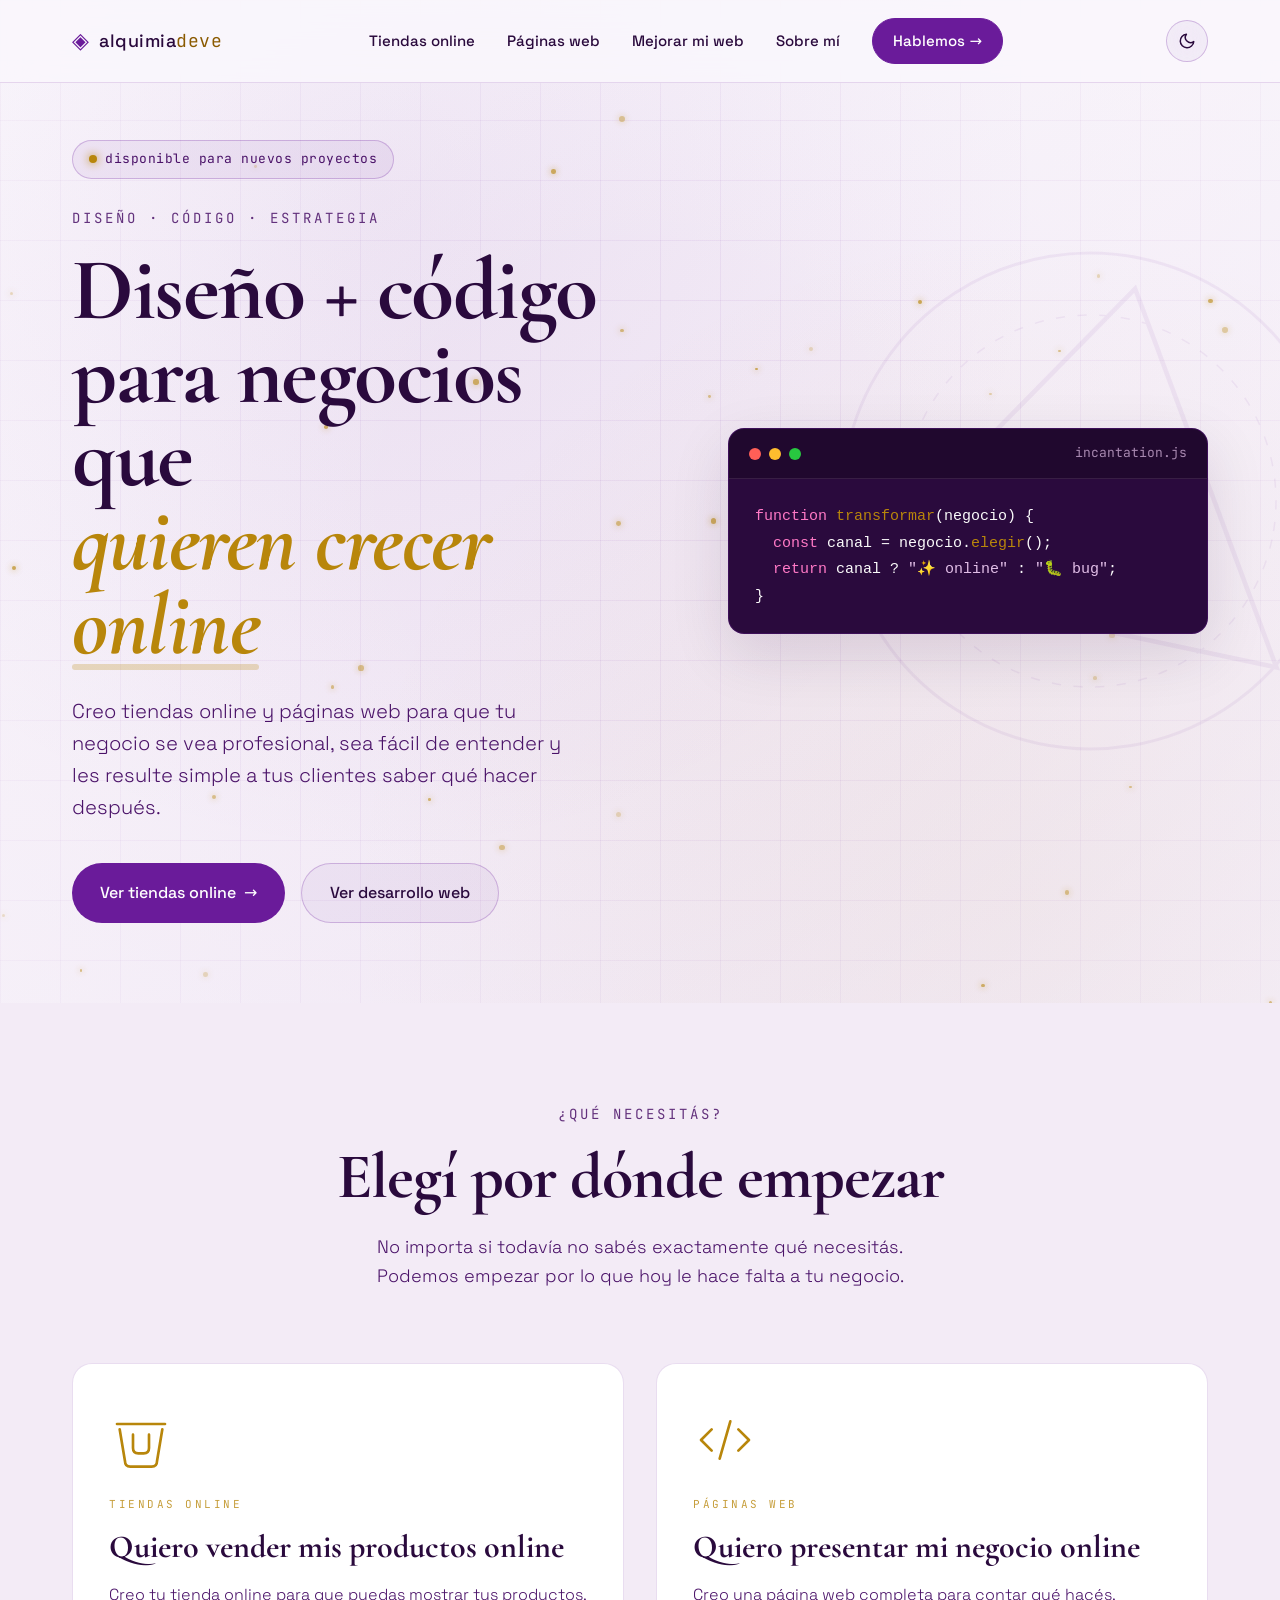
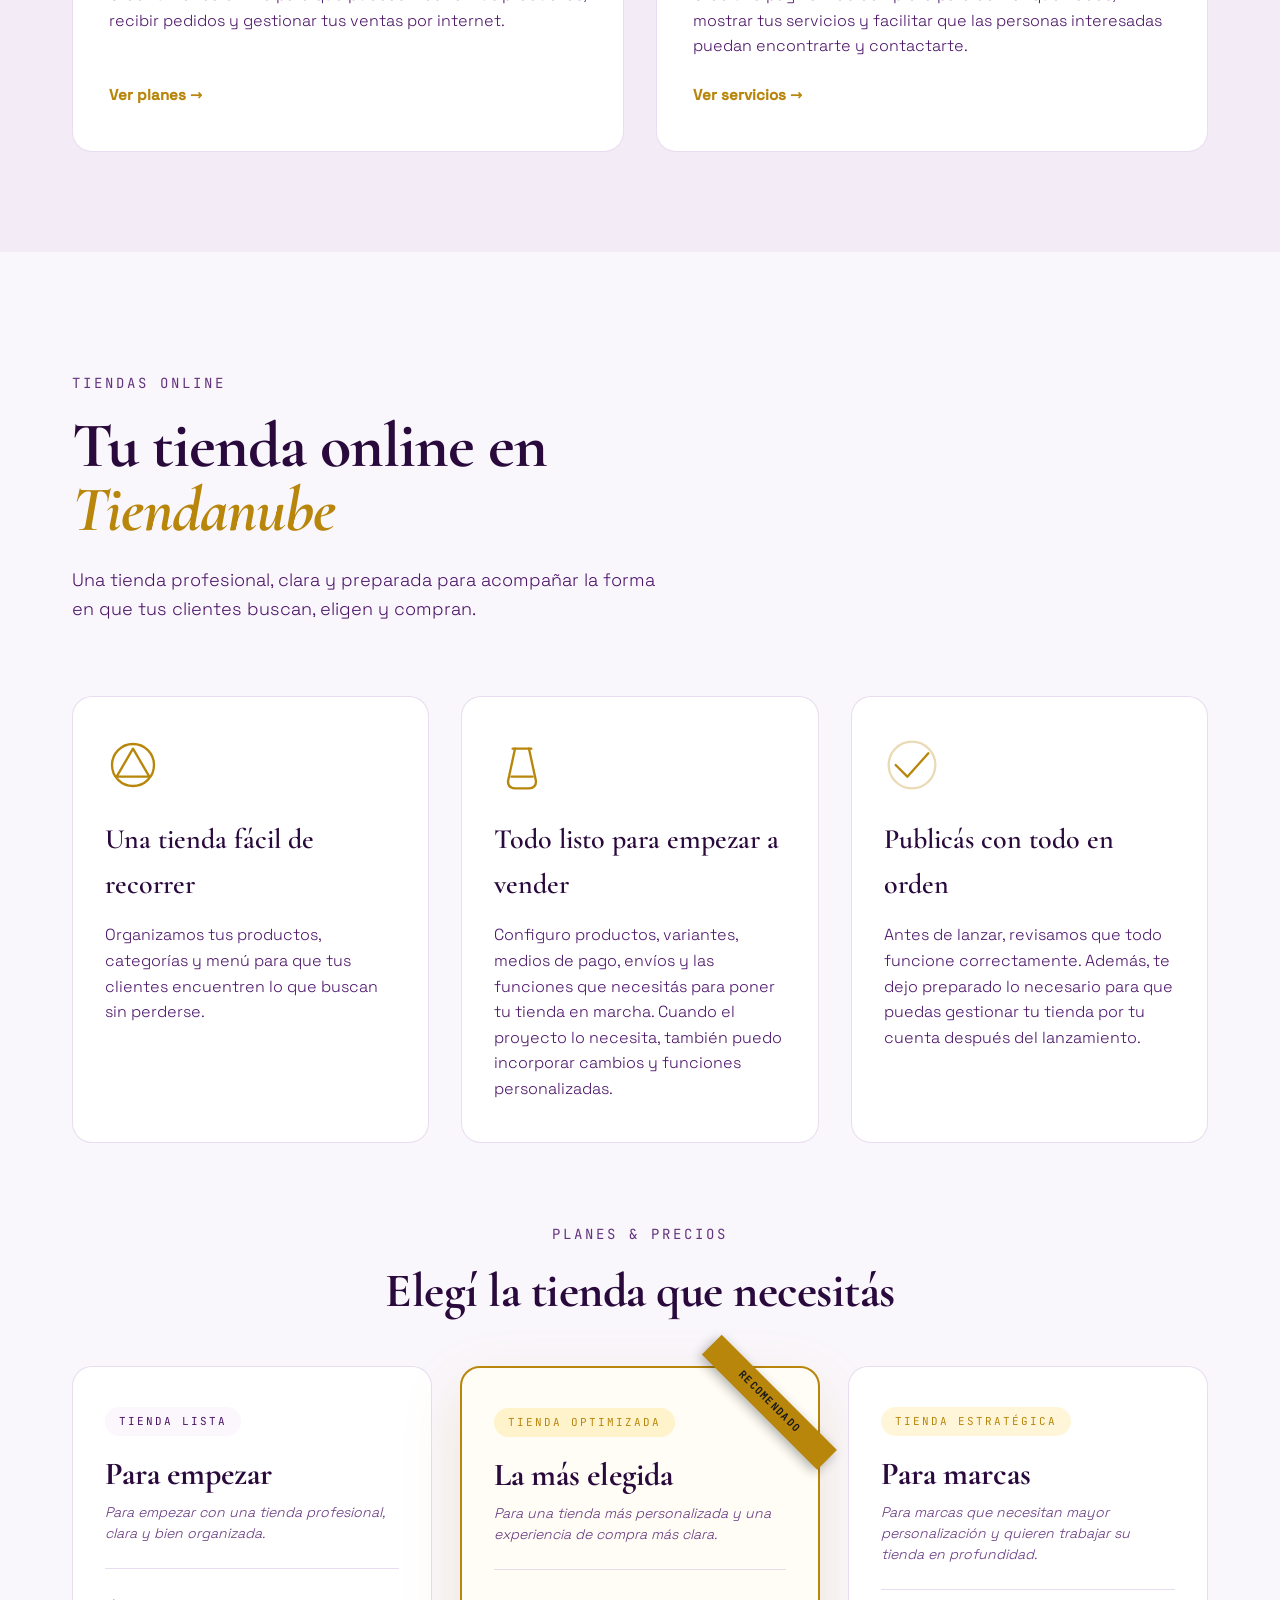
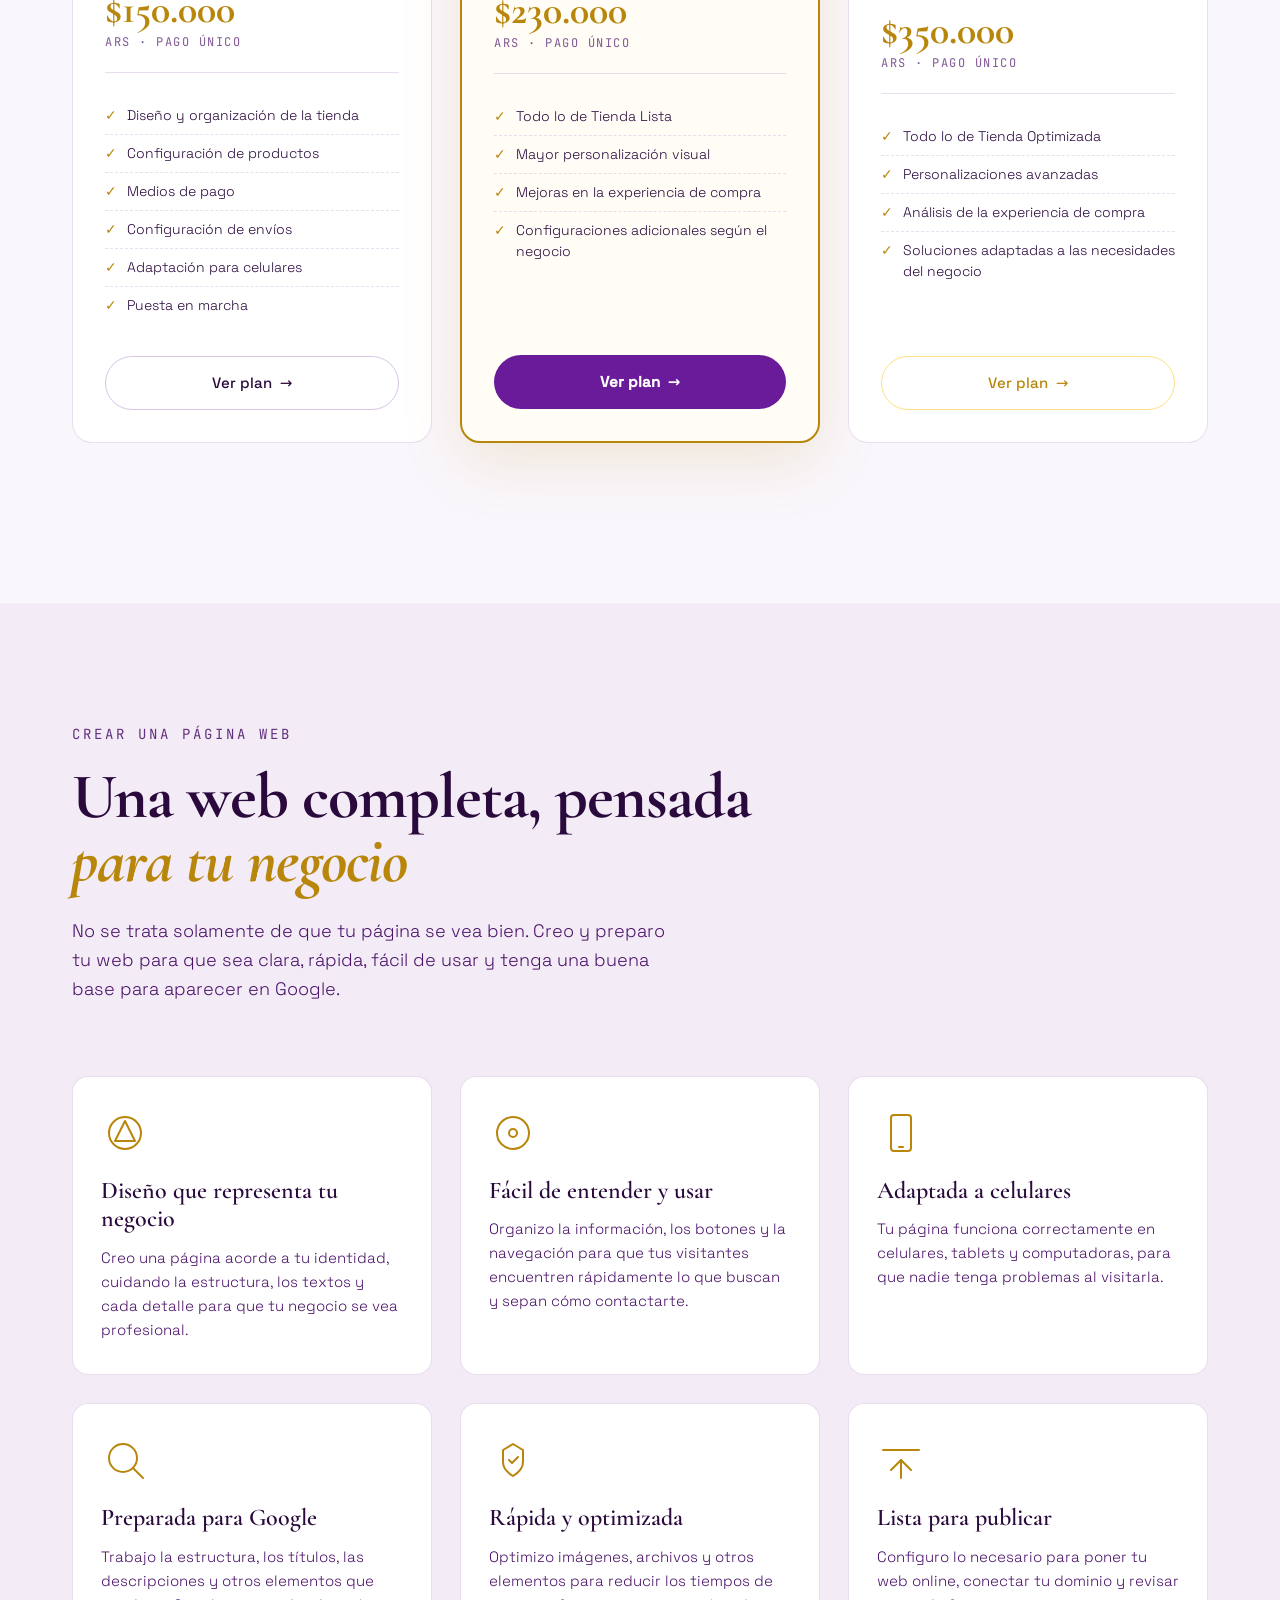
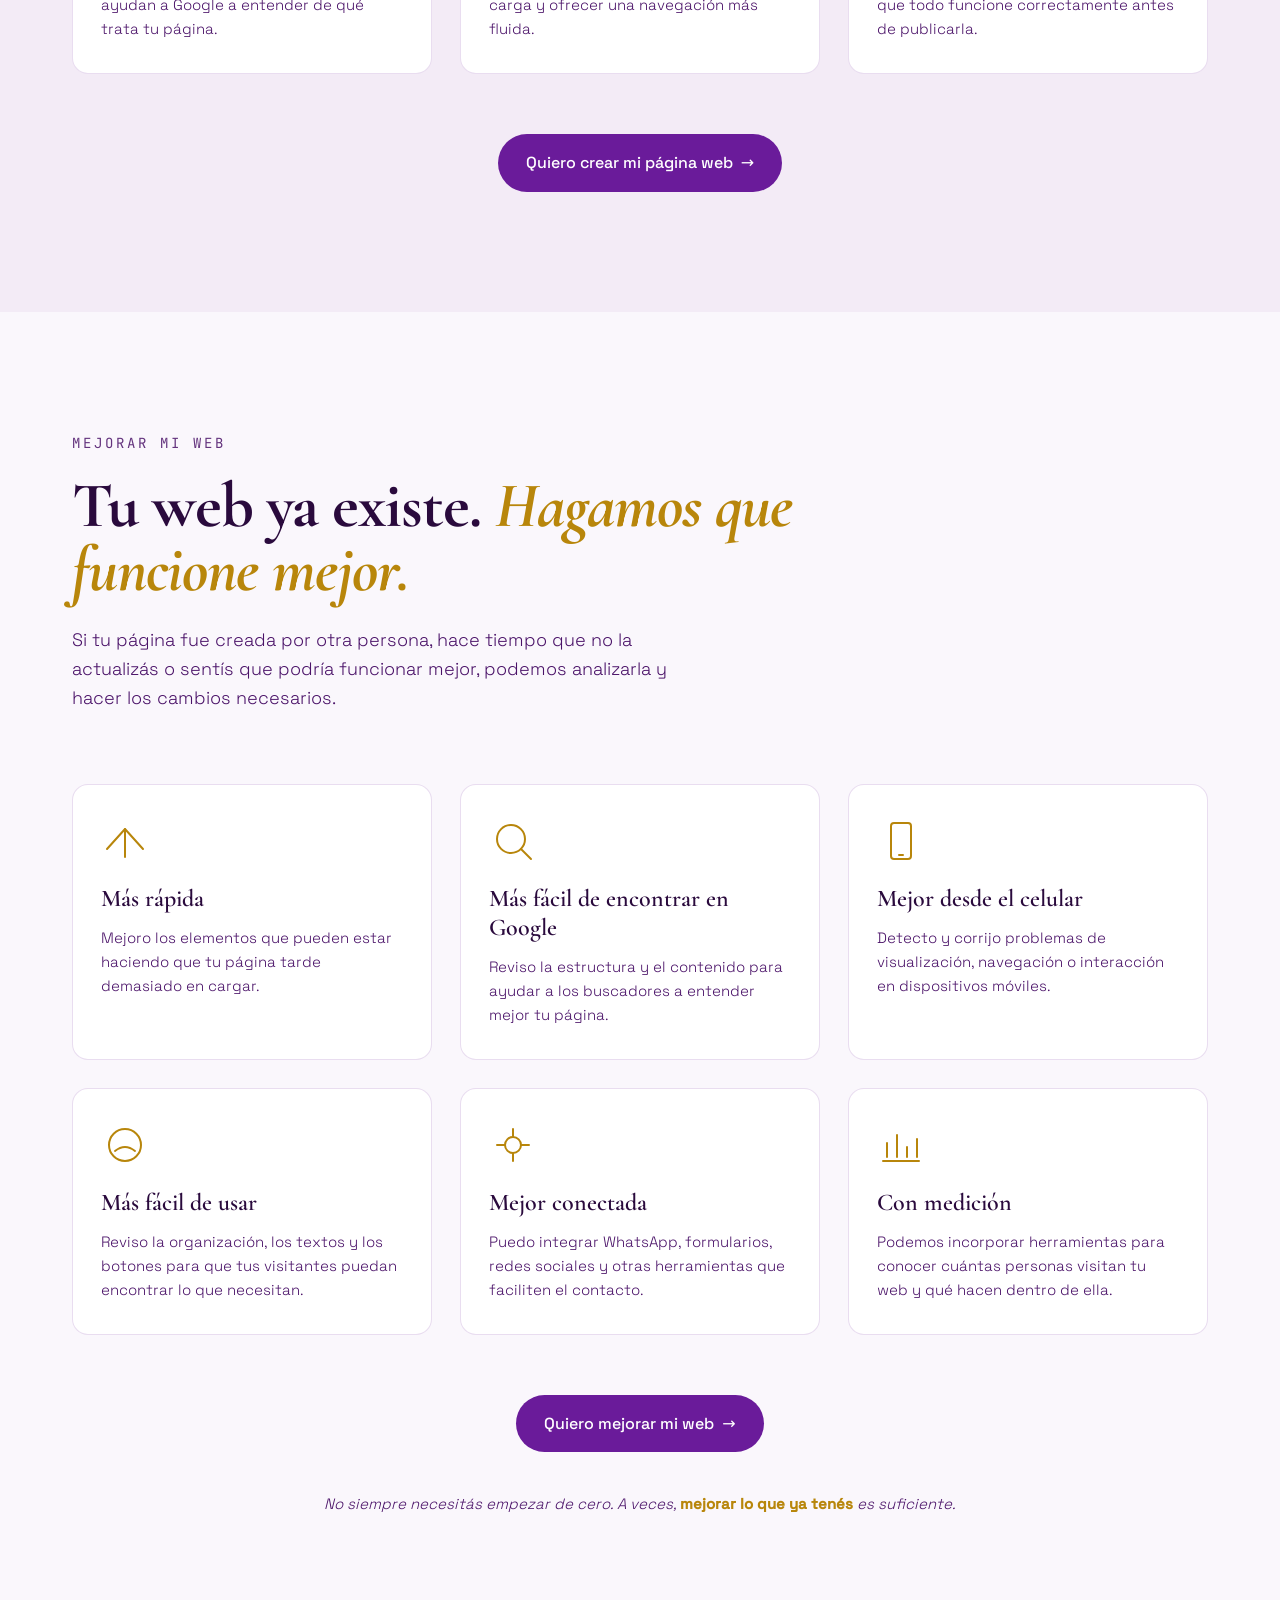
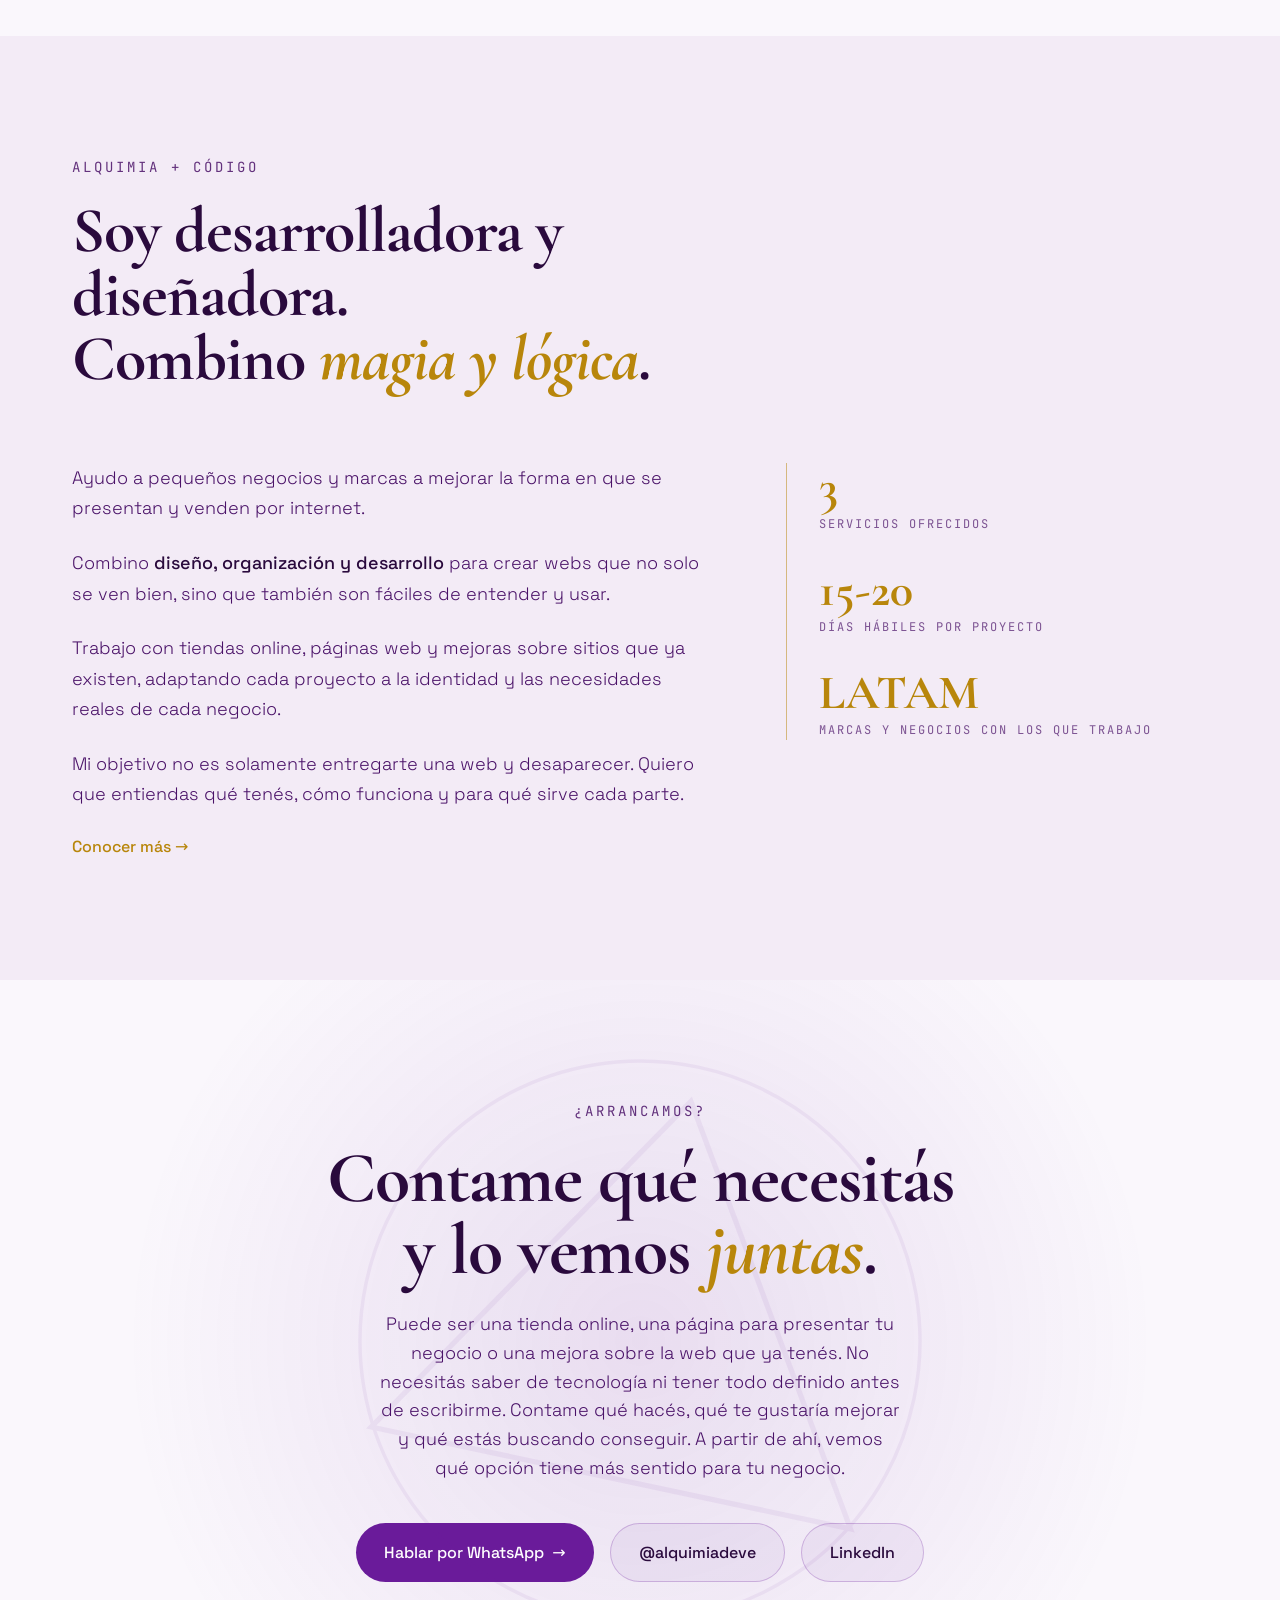
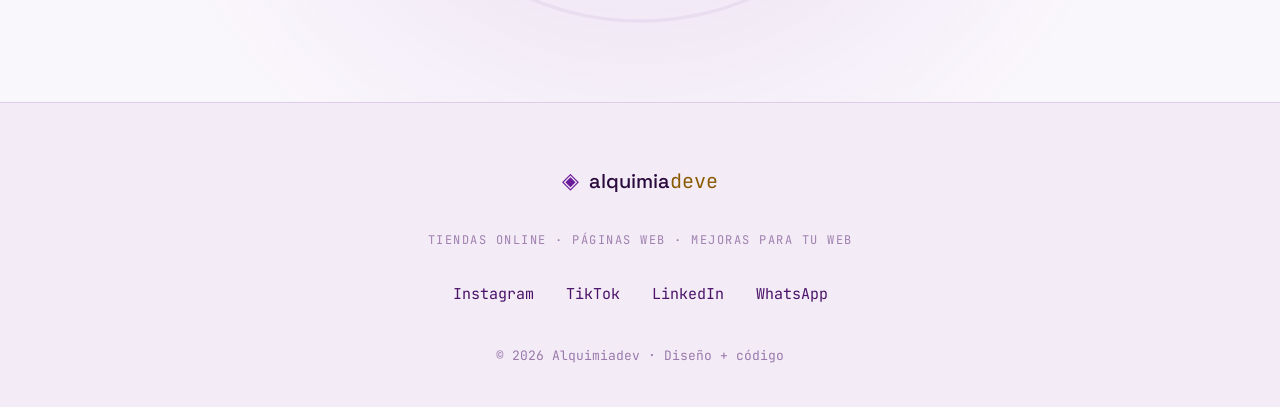
==== commit 9ea35bf4: "google analytics" ====
--- a/index.html
+++ b/index.html
@@ -5,47 +5,52 @@
   <meta name="viewport" content="width=device-width, initial-scale=1.0" />
 
   <!-- SEO básico -->
-  <title>Tiendas online en Tiendanube y Empretienda | Alquimiadev</title>
-  <meta name="description" content="Diseño, UX y desarrollo para crear o profesionalizar tu tienda online en Tiendanube y Empretienda. Para marcas de LATAM. Proyectos de 15 a 20 días hábiles." />
+  <title>Tiendas online, páginas web y mejoras | Alquimiadev</title>
+  <meta name="description" content="Creo tiendas online en Tiendanube, páginas web profesionales y mejoras para sitios existentes. Diseño, desarrollo y estrategia para negocios de LATAM." />
   <meta name="author" content="Alquimiadev" />
   <meta name="robots" content="index, follow, max-image-preview:large" />
   <link rel="canonical" href="https://alquimiadev.com/" />
-  <meta name="theme-color" content="#2a0a3d" />
-<script>
-  // Aplicar tema ANTES de renderizar (evita flash)
-  (function () {
-    try {
-      var stored = localStorage.getItem('theme');
-      var prefersLight = window.matchMedia('(prefers-color-scheme: light)').matches;
-      var theme = stored || (prefersLight ? 'light' : 'dark');
-      document.documentElement.setAttribute('data-theme', theme);
-    } catch (e) {
-      document.documentElement.setAttribute('data-theme', 'dark');
-    }
-  })();
-</script>
+
+  <!-- Theme color dinámico -->
+  <meta name="theme-color" content="#2a0a3d" media="(prefers-color-scheme: dark)" />
+  <meta name="theme-color" content="#faf7fc" media="(prefers-color-scheme: light)" />
+
+  <script>
+    // Aplicar tema ANTES de renderizar (evita flash)
+    (function () {
+      try {
+        var stored = localStorage.getItem('theme');
+        var prefersLight = window.matchMedia('(prefers-color-scheme: light)').matches;
+        var theme = stored || (prefersLight ? 'light' : 'dark');
+        document.documentElement.setAttribute('data-theme', theme);
+      } catch (e) {
+        document.documentElement.setAttribute('data-theme', 'dark');
+      }
+    })();
+  </script>
+
   <!-- Favicon -->
   <link rel="icon" type="image/svg+xml" href="logo.svg" />
 
-  <!-- Open Graph (LinkedIn, WhatsApp, Facebook) -->
+  <!-- Open Graph -->
   <meta property="og:type" content="website" />
   <meta property="og:site_name" content="Alquimiadev" />
   <meta property="og:locale" content="es_AR" />
-  <meta property="og:title" content="Alquimiadev · Diseño + código para marcas que venden online" />
-  <meta property="og:description" content="Diseño, UX y desarrollo para tiendas online en Tiendanube y Empretienda." />
+  <meta property="og:title" content="Tiendas online, páginas web y mejoras | Alquimiadev" />
+  <meta property="og:description" content="Creo tiendas online en Tiendanube, páginas web profesionales y mejoras para sitios existentes." />
   <meta property="og:url" content="https://alquimiadev.com/" />
   <meta property="og:image" content="https://alquimiadev.com/og-image.png" />
   <meta property="og:image:width" content="1200" />
   <meta property="og:image:height" content="630" />
-  <meta property="og:image:alt" content="Alquimiadev: diseño + código para marcas que venden online" />
+  <meta property="og:image:alt" content="Alquimiadev: diseño + código para negocios que crecen online" />
 
   <!-- Twitter / X -->
   <meta name="twitter:card" content="summary_large_image" />
-  <meta name="twitter:title" content="Alquimiadev · Diseño + código para marcas que venden online" />
-  <meta name="twitter:description" content="Diseño, UX y desarrollo para tiendas online en Tiendanube y Empretienda." />
+  <meta name="twitter:title" content="Tiendas online, páginas web y mejoras | Alquimiadev" />
+  <meta name="twitter:description" content="Creo tiendas online en Tiendanube, páginas web profesionales y mejoras para sitios existentes." />
   <meta name="twitter:image" content="https://alquimiadev.com/og-image.png" />
 
-  <!-- Datos estructurados (Schema.org JSON-LD) -->
+  <!-- Schema.org JSON-LD -->
   <script type="application/ld+json">
   {
     "@context": "https://schema.org",
@@ -58,6 +63,19 @@
         "inLanguage": "es"
       },
       {
+        "@type": "Person",
+        "@id": "https://alquimiadev.com/#persona",
+        "name": "Alquimiadev",
+        "jobTitle": "Desarrolladora y Diseñadora Web",
+        "url": "https://alquimiadev.com/",
+        "worksFor": { "@id": "https://alquimiadev.com/#negocio" },
+        "sameAs": [
+          "https://instagram.com/alquimiadeve",
+          "https://tiktok.com/@alquimiadeve",
+          "https://linkedin.com/in/romina-gonzalez-38a196232"
+        ]
+      },
+      {
         "@type": "ProfessionalService",
         "@id": "https://alquimiadev.com/#negocio",
         "name": "Alquimiadev",
@@ -65,12 +83,14 @@
         "logo": "https://alquimiadev.com/logo.svg",
         "image": "https://alquimiadev.com/og-image.png",
         "slogan": "Diseño + código",
-        "description": "Diseño, UX y desarrollo para crear y profesionalizar tiendas online en Tiendanube y Empretienda.",
+        "description": "Creación de tiendas online en Tiendanube, páginas web y mejoras para sitios existentes.",
+        "founder": { "@id": "https://alquimiadev.com/#persona" },
         "areaServed": { "@type": "Place", "name": "Latinoamérica" },
-        "knowsAbout": ["Tiendanube", "Empretienda", "Diseño UX", "Desarrollo web", "E-commerce"],
+        "knowsAbout": ["Tiendanube", "Diseño UX", "Desarrollo web", "Landing pages", "SEO", "Performance web"],
         "sameAs": [
           "https://instagram.com/alquimiadeve",
-          "https://tiktok.com/@alquimiadeve"
+          "https://tiktok.com/@alquimiadeve",
+          "https://linkedin.com/in/romina-gonzalez-38a196232"
         ],
         "contactPoint": {
           "@type": "ContactPoint",
@@ -82,9 +102,35 @@
           "@type": "OfferCatalog",
           "name": "Servicios",
           "itemListElement": [
-            { "@type": "Offer", "itemOffered": { "@type": "Service", "name": "Diseño + UX", "description": "Estructura, navegación, categorías y presentación de productos pensadas para el recorrido de compra." } },
-            { "@type": "Offer", "itemOffered": { "@type": "Service", "name": "Configuración + desarrollo", "description": "Configuración de plataforma, catálogo, variantes, pagos y envíos, con personalización a medida." } },
-            { "@type": "Offer", "itemOffered": { "@type": "Service", "name": "Lanzamiento + autonomía", "description": "Revisión previa a publicar y recursos para que la marca gestione su tienda por su cuenta." } }
+            {
+              "@type": "Offer",
+              "name": "Tienda Lista",
+              "price": "150000",
+              "priceCurrency": "ARS",
+              "itemOffered": { "@type": "Service", "name": "Tienda online en Tiendanube", "description": "Diseño y configuración de tienda online básica." }
+            },
+            {
+              "@type": "Offer",
+              "name": "Tienda Optimizada",
+              "price": "230000",
+              "priceCurrency": "ARS",
+              "itemOffered": { "@type": "Service", "name": "Tienda online personalizada", "description": "Tienda con mayor personalización visual y mejoras de experiencia." }
+            },
+            {
+              "@type": "Offer",
+              "name": "Tienda Estratégica",
+              "price": "350000",
+              "priceCurrency": "ARS",
+              "itemOffered": { "@type": "Service", "name": "Tienda online avanzada", "description": "Solución avanzada con personalizaciones y análisis de experiencia." }
+            },
+            {
+              "@type": "Offer",
+              "itemOffered": { "@type": "Service", "name": "Páginas web", "description": "Desarrollo de páginas web completas para presentar tu negocio." }
+            },
+            {
+              "@type": "Offer",
+              "itemOffered": { "@type": "Service", "name": "Mejoras para tu web", "description": "Optimización de performance, SEO, accesibilidad y usabilidad para webs existentes." }
+            }
           ]
         }
       }
@@ -102,17 +148,14 @@
 <script src="/analytics.js" defer></script>
 
   <!-- Fuentes -->
-
-<!-- Fuentes autoalojadas: precarga solo las que se ven en el primer pantallazo -->
-<link rel="preload" href="fonts/cormorant-garamond-latin-700-normal.woff2" as="font" type="font/woff2" crossorigin>
-<link rel="preload" href="fonts/cormorant-garamond-latin-700-italic.woff2" as="font" type="font/woff2" crossorigin>
-<link rel="preload" href="fonts/space-grotesk-latin-300-normal.woff2" as="font" type="font/woff2" crossorigin>
+  <link rel="preload" href="fonts/cormorant-garamond-latin-700-normal.woff2" as="font" type="font/woff2" crossorigin>
+  <link rel="preload" href="fonts/cormorant-garamond-latin-700-italic.woff2" as="font" type="font/woff2" crossorigin>
+  <link rel="preload" href="fonts/space-grotesk-latin-300-normal.woff2" as="font" type="font/woff2" crossorigin>
 
   <link rel="stylesheet" href="styles.css" />
   <link rel="stylesheet" href="accessibility.css" />
   <link rel="stylesheet" href="performance.css" />
-
-  <!-- JS con defer: no bloquea el render y se ejecuta en orden -->
+  <script src="analytics.js" defer></script>
   <script src="script.js" defer></script>
   <script src="a11y.js" defer></script>
 </head>
@@ -126,37 +169,29 @@
       <a href="#inicio" class="nav-logo" aria-label="Alquimiadev, ir al inicio">
         <span class="nav-logo-symbol" aria-hidden="true">◈</span>
         <span class="nav-logo-text">alquimia<em>deve</em></span>
-      
       </a>
 
       <nav class="nav-links" aria-label="Principal">
+        <a href="#tiendas">Tiendas online</a>
+        <a href="#paginas-web" >Páginas web</a>
+        <a href="#mejorar-web" >Mejorar mi web</a>
         <a href="#sobre-mi">Sobre mí</a>
-        <a href="#servicios">Servicios</a>
-        <a href="#beneficios">Beneficios</a>
-        <a href="#planes">Planes</a>
         <a href="#contacto" class="nav-cta">Hablemos <span aria-hidden="true">→</span></a>
       </nav>
 
-      <!-- Botón de tema -->
-<button
-  type="button"
-  class="theme-toggle"
-  id="themeToggle"
-  aria-label="Cambiar tema"
-  aria-pressed="false"
->
-  <span class="theme-icon theme-icon-sun" aria-hidden="true">
-    <svg viewBox="0 0 24 24" fill="none" stroke="currentColor" stroke-width="2" stroke-linecap="round" stroke-linejoin="round" width="18" height="18">
-      <circle cx="12" cy="12" r="4"/>
-      <path d="M12 2v2M12 20v2M4.93 4.93l1.41 1.41M17.66 17.66l1.41 1.41M2 12h2M20 12h2M6.34 17.66l-1.41 1.41M19.07 4.93l-1.41 1.41"/>
-    </svg>
-  </span>
-  <span class="theme-icon theme-icon-moon" aria-hidden="true">
-    <svg viewBox="0 0 24 24" fill="none" stroke="currentColor" stroke-width="2" stroke-linecap="round" stroke-linejoin="round" width="18" height="18">
-      <path d="M21 12.79A9 9 0 1 1 11.21 3 7 7 0 0 0 21 12.79z"/>
-    </svg>
-  </span>
-</button>
+      <button type="button" class="theme-toggle" id="themeToggle" aria-label="Cambiar tema" aria-pressed="false">
+        <span class="theme-icon theme-icon-sun" aria-hidden="true">
+          <svg viewBox="0 0 24 24" fill="none" stroke="currentColor" stroke-width="2" stroke-linecap="round" stroke-linejoin="round" width="18" height="18">
+            <circle cx="12" cy="12" r="4"/>
+            <path d="M12 2v2M12 20v2M4.93 4.93l1.41 1.41M17.66 17.66l1.41 1.41M2 12h2M20 12h2M6.34 17.66l-1.41 1.41M19.07 4.93l-1.41 1.41"/>
+          </svg>
+        </span>
+        <span class="theme-icon theme-icon-moon" aria-hidden="true">
+          <svg viewBox="0 0 24 24" fill="none" stroke="currentColor" stroke-width="2" stroke-linecap="round" stroke-linejoin="round" width="18" height="18">
+            <path d="M21 12.79A9 9 0 1 1 11.21 3 7 7 0 0 0 21 12.79z"/>
+          </svg>
+        </span>
+      </button>
 
       <button type="button" class="nav-toggle" id="navToggle" aria-label="Abrir menú" aria-expanded="false" aria-controls="navMobile">
         <span aria-hidden="true"></span><span aria-hidden="true"></span><span aria-hidden="true"></span>
@@ -165,10 +200,10 @@
   </header>
 
   <nav class="nav-mobile" id="navMobile" aria-label="Principal (móvil)">
+    <a href="#tiendas">Tiendas online</a>
+    <a href="#paginas-web">Páginas web</a>
+    <a href="#mejorar-web">Mejorar mi web</a>
     <a href="#sobre-mi">Sobre mí</a>
-    <a href="#servicios">Servicios</a>
-    <a href="#beneficios">Beneficios</a>
-    <a href="#planes">Planes</a>
     <a href="#contacto">Hablemos</a>
   </nav>
 
@@ -179,7 +214,6 @@
     <div class="hero-bg" aria-hidden="true">
       <div class="grid-bg"></div>
       <div class="particles" id="particles"></div>
-
       <svg class="alchemy-mark" viewBox="0 0 200 200" focusable="false">
         <circle cx="100" cy="100" r="80" fill="none" stroke="currentColor" stroke-width="1"/>
         <circle cx="100" cy="100" r="60" fill="none" stroke="currentColor" stroke-width="0.5" stroke-dasharray="3 4"/>
@@ -196,41 +230,508 @@
           disponible para nuevos proyectos
         </p>
 
-        <p class="kicker">diseño · ux · código</p>
+        <p class="kicker">diseño · código · estrategia</p>
 
         <h1 class="hero-title" id="hero-titulo">
           Diseño + código<br>
-          para marcas que<br>
-          <em>quieren vender online</em>
+          para negocios que<br>
+          <em>quieren crecer online</em>
         </h1>
 
         <p class="hero-sub">
-          Diseño, configuración y desarrollo para crear una tienda online
-          que represente tu marca y haga más simple la experiencia de compra.
-          Trabajo con marcas que ya venden y quieren
-          profesionalizar su canal digital.
+          Creo tiendas online y páginas web para que tu negocio se vea profesional,
+          sea fácil de entender y les resulte simple a tus clientes saber qué hacer después.
         </p>
 
         <div class="hero-ctas">
-          <a href="#planes" class="btn btn-primary">Ver planes <span aria-hidden="true">→</span></a>
-          <a href="#contacto" class="btn btn-secondary">Hablemos</a>
+          <a href="#tiendas" class="btn btn-primary">Ver tiendas online <span aria-hidden="true">→</span></a>
+          <a href="#paginas-web" class="btn btn-secondary">Ver desarrollo web</a>
         </div>
 
       </div>
 
-      <!-- Panel decorativo: se oculta a lectores de pantalla -->
       <div class="hero-code" aria-hidden="true">
         <div class="code-panel">
           <div class="code-header">
             <span></span><span></span><span></span>
             <em>incantation.js</em>
           </div>
-          <pre class="code-body"><code><span class="c-key">function</span> <span class="c-fn">transformar</span>(marca) {
-  <span class="c-key">const</span> tienda = marca.<span class="c-fn">diseñar</span>();
-  <span class="c-key">return</span> tienda ? <span class="c-str">"✨ online"</span> : <span class="c-str">"🐛 bug"</span>;
+          <pre class="code-body"><code><span class="c-key">function</span> <span class="c-fn">transformar</span>(negocio) {
+  <span class="c-key">const</span> canal = negocio.<span class="c-fn">elegir</span>();
+  <span class="c-key">return</span> canal ? <span class="c-str">"✨ online"</span> : <span class="c-str">"🐛 bug"</span>;
 }</code></pre>
         </div>
       </div>
+
+    </div>
+  </section>
+
+
+  <!-- DECISIÓN: DOS CAMINOS -->
+  <section class="section decision" aria-labelledby="decision-titulo">
+    <div class="container">
+
+      <div class="section-header section-header--centered">
+        <p class="kicker kicker--centered">¿qué necesitás?</p>
+        <h2 class="section-title" id="decision-titulo">
+          Elegí por dónde empezar
+        </h2>
+        <p class="section-sub section-sub--centered">
+          No importa si todavía no sabés exactamente qué necesitás.
+          Podemos empezar por lo que hoy le hace falta a tu negocio.
+        </p>
+      </div>
+
+      <div class="decision-grid">
+
+        <a href="#tiendas" class="decision-card">
+          <div class="decision-icon" aria-hidden="true">
+            <svg viewBox="0 0 48 48" fill="none" stroke="currentColor" stroke-width="2" stroke-linecap="round" stroke-linejoin="round">
+              <path d="M 8 16 L 12 40 Q 12 44 16 44 L 32 44 Q 36 44 36 40 L 40 16"/>
+              <path d="M 6 12 L 42 12"/>
+              <path d="M 18 20 L 18 30 Q 18 34 22 34 L 26 34 Q 30 34 30 30 L 30 20"/>
+            </svg>
+          </div>
+          <span class="decision-tag">Tiendas online</span>
+          <h3>Quiero vender mis productos online</h3>
+          <p>
+            Creo tu tienda online para que puedas mostrar tus productos,
+            recibir pedidos y gestionar tus ventas por internet.
+          </p>
+          <span class="decision-cta">Ver planes <span aria-hidden="true">→</span></span>
+        </a>
+
+        <a href="#paginas-web" class="decision-card">
+          <div class="decision-icon" aria-hidden="true">
+            <svg viewBox="0 0 48 48" fill="none" stroke="currentColor" stroke-width="2" stroke-linecap="round" stroke-linejoin="round">
+              <polyline points="14,16 6,24 14,32"/>
+              <polyline points="34,16 42,24 34,32"/>
+              <line x1="28" y1="10" x2="20" y2="38"/>
+            </svg>
+          </div>
+          <span class="decision-tag">Páginas web</span>
+          <h3>Quiero presentar mi negocio online</h3>
+          <p>
+            Creo una página web completa para contar qué hacés, mostrar
+            tus servicios y facilitar que las personas interesadas puedan
+            encontrarte y contactarte.
+          </p>
+          <span class="decision-cta">Ver servicios <span aria-hidden="true">→</span></span>
+        </a>
+
+      </div>
+
+    </div>
+  </section>
+
+
+  <!-- ========================================================
+       SECCIÓN 1 — TIENDAS ONLINE
+       ======================================================== -->
+  <section class="section servicio-tiendas" id="tiendas" aria-labelledby="tiendas-titulo">
+    <div class="container">
+
+      <div class="section-header">
+        <p class="kicker">tiendas online</p>
+        <h2 class="section-title" id="tiendas-titulo">
+          Tu tienda online en <em>Tiendanube</em>
+        </h2>
+        <p class="section-sub">
+          Una tienda profesional, clara y preparada para acompañar la forma
+          en que tus clientes buscan, eligen y compran.
+        </p>
+      </div>
+
+      <div class="services-grid services-grid--spaced">
+
+        <article class="service-card">
+          <div class="service-icon" aria-hidden="true">
+            <svg viewBox="0 0 48 48" fill="none" stroke="currentColor" stroke-width="2" stroke-linecap="round" stroke-linejoin="round">
+              <circle cx="24" cy="24" r="18"/>
+              <polygon points="24,10 38,34 10,34"/>
+            </svg>
+          </div>
+          <h3>Una tienda fácil de recorrer</h3>
+          <p>
+            Organizamos tus productos, categorías y menú para que tus clientes
+            encuentren lo que buscan sin perderse.
+          </p>
+        </article>
+
+        <article class="service-card">
+          <div class="service-icon" aria-hidden="true">
+            <svg viewBox="0 0 48 48" fill="none" stroke="currentColor" stroke-width="2" stroke-linecap="round" stroke-linejoin="round">
+              <path d="M 18 10 L 12 38 Q 12 44 18 44 L 30 44 Q 36 44 36 38 L 30 10"/>
+              <line x1="16" y1="10" x2="32" y2="10"/>
+              <line x1="15" y1="34" x2="33" y2="34"/>
+            </svg>
+          </div>
+          <h3>Todo listo para empezar a vender</h3>
+          <p>
+            Configuro productos, variantes, medios de pago, envíos y las funciones
+            que necesitás para poner tu tienda en marcha. Cuando el proyecto lo necesita,
+            también puedo incorporar cambios y funciones personalizadas.
+          </p>
+        </article>
+
+        <article class="service-card">
+          <div class="service-icon" aria-hidden="true">
+            <svg viewBox="0 0 48 48" fill="none" stroke="currentColor" stroke-width="2" stroke-linecap="round" stroke-linejoin="round">
+              <polyline points="10,24 20,34 38,14"/>
+              <circle cx="24" cy="24" r="20" opacity="0.3"/>
+            </svg>
+          </div>
+          <h3>Publicás con todo en orden</h3>
+          <p>
+            Antes de lanzar, revisamos que todo funcione correctamente.
+            Además, te dejo preparado lo necesario para que puedas gestionar
+            tu tienda por tu cuenta después del lanzamiento.
+          </p>
+        </article>
+
+      </div>
+
+      <div class="planes-header">
+        <p class="kicker kicker--centered">planes & precios</p>
+        <h3 class="planes-subtitle">Elegí la tienda que necesitás</h3>
+      </div>
+
+      <div class="planes-grid">
+
+        <!-- TIENDA LISTA -->
+        <article class="plan plan-base">
+          <span class="plan-badge">Tienda Lista</span>
+          <h3 class="plan-name">Para empezar</h3>
+          <p class="plan-tagline">
+            Para empezar con una tienda profesional, clara y bien organizada.
+          </p>
+
+          <div class="plan-price">
+            <span class="plan-amount">$150.000</span>
+            <span class="plan-currency">ARS · pago único</span>
+          </div>
+
+          <ul class="plan-features">
+            <li>Diseño y organización de la tienda</li>
+            <li>Configuración de productos</li>
+            <li>Medios de pago</li>
+            <li>Configuración de envíos</li>
+            <li>Adaptación para celulares</li>
+            <li>Puesta en marcha</li>
+          </ul>
+
+          <a href="https://wa.me/5491172546211?text=%C2%A1Hola!%20Quiero%20consultar%20por%20el%20plan%20Tienda%20Lista."
+             target="_blank"
+             rel="noopener"
+             class="btn btn-plan btn-plan-base">
+            Ver plan <span aria-hidden="true">→</span>
+          </a>
+        </article>
+
+        <!-- TIENDA OPTIMIZADA -->
+        <article class="plan plan-full destacado">
+          <span class="plan-ribbon">Recomendado</span>
+          <span class="plan-badge">Tienda Optimizada</span>
+          <h3 class="plan-name">La más elegida</h3>
+          <p class="plan-tagline">
+            Para una tienda más personalizada y una experiencia de compra más clara.
+          </p>
+
+          <div class="plan-price">
+            <span class="plan-amount">$230.000</span>
+            <span class="plan-currency">ARS · pago único</span>
+          </div>
+
+          <ul class="plan-features">
+            <li>Todo lo de Tienda Lista</li>
+            <li>Mayor personalización visual</li>
+            <li>Mejoras en la experiencia de compra</li>
+            <li>Configuraciones adicionales según el negocio</li>
+          </ul>
+
+          <a href="https://wa.me/5491172546211?text=%C2%A1Hola!%20Quiero%20consultar%20por%20el%20plan%20Tienda%20Optimizada."
+             target="_blank"
+             rel="noopener"
+             class="btn btn-plan btn-plan-full">
+            Ver plan <span aria-hidden="true">→</span>
+          </a>
+        </article>
+
+        <!-- TIENDA ESTRATÉGICA -->
+        <article class="plan plan-premium">
+          <span class="plan-badge">Tienda Estratégica</span>
+          <h3 class="plan-name">Para marcas</h3>
+          <p class="plan-tagline">
+            Para marcas que necesitan mayor personalización y quieren trabajar
+            su tienda en profundidad.
+          </p>
+
+          <div class="plan-price">
+            <span class="plan-amount">$350.000</span>
+            <span class="plan-currency">ARS · pago único</span>
+          </div>
+
+          <ul class="plan-features">
+            <li>Todo lo de Tienda Optimizada</li>
+            <li>Personalizaciones avanzadas</li>
+            <li>Análisis de la experiencia de compra</li>
+            <li>Soluciones adaptadas a las necesidades del negocio</li>
+          </ul>
+
+          <a href="https://wa.me/5491172546211?text=%C2%A1Hola!%20Quiero%20consultar%20por%20el%20plan%20Tienda%20Estrat%C3%A9gica."
+             target="_blank"
+             rel="noopener"
+             class="btn btn-plan btn-plan-premium">
+            Ver plan <span aria-hidden="true">→</span>
+          </a>
+        </article>
+
+      </div>
+
+    </div>
+  </section>
+
+
+  <!-- ========================================================
+       SECCIÓN 2 — PÁGINAS WEB
+       ======================================================== -->
+  <section class="section servicio-desarrollo" id="paginas-web" aria-labelledby="paginas-titulo">
+    <div class="container">
+
+      <div class="section-header">
+        <p class="kicker">crear una página web</p>
+        <h2 class="section-title" id="paginas-titulo">
+          Una web completa, pensada <em>para tu negocio</em>
+        </h2>
+        <p class="section-sub">
+          No se trata solamente de que tu página se vea bien. Creo y preparo tu web
+          para que sea clara, rápida, fácil de usar y tenga una buena base para
+          aparecer en Google.
+        </p>
+      </div>
+
+      <div class="web-features-grid web-features-grid--spaced">
+
+        <article class="web-feature">
+          <div class="web-feature-icon" aria-hidden="true">
+            <svg viewBox="0 0 48 48" fill="none" stroke="currentColor" stroke-width="2" stroke-linecap="round" stroke-linejoin="round">
+              <circle cx="24" cy="24" r="16"/>
+              <polygon points="24,12 34,32 14,32"/>
+            </svg>
+          </div>
+          <h3>Diseño que representa tu negocio</h3>
+          <p>
+            Creo una página acorde a tu identidad, cuidando la estructura,
+            los textos y cada detalle para que tu negocio se vea profesional.
+          </p>
+        </article>
+
+        <article class="web-feature">
+          <div class="web-feature-icon" aria-hidden="true">
+            <svg viewBox="0 0 48 48" fill="none" stroke="currentColor" stroke-width="2" stroke-linecap="round" stroke-linejoin="round">
+              <circle cx="24" cy="24" r="16"/>
+              <circle cx="24" cy="24" r="4"/>
+            </svg>
+          </div>
+          <h3>Fácil de entender y usar</h3>
+          <p>
+            Organizo la información, los botones y la navegación para que tus
+            visitantes encuentren rápidamente lo que buscan y sepan cómo contactarte.
+          </p>
+        </article>
+
+        <article class="web-feature">
+          <div class="web-feature-icon" aria-hidden="true">
+            <svg viewBox="0 0 48 48" fill="none" stroke="currentColor" stroke-width="2" stroke-linecap="round" stroke-linejoin="round">
+              <rect x="14" y="6" width="20" height="36" rx="3"/>
+              <line x1="22" y1="38" x2="26" y2="38"/>
+            </svg>
+          </div>
+          <h3>Adaptada a celulares</h3>
+          <p>
+            Tu página funciona correctamente en celulares, tablets y computadoras,
+            para que nadie tenga problemas al visitarla.
+          </p>
+        </article>
+
+        <article class="web-feature">
+          <div class="web-feature-icon" aria-hidden="true">
+            <svg viewBox="0 0 48 48" fill="none" stroke="currentColor" stroke-width="2" stroke-linecap="round" stroke-linejoin="round">
+              <circle cx="22" cy="22" r="14"/>
+              <line x1="32" y1="32" x2="42" y2="42"/>
+            </svg>
+          </div>
+          <h3>Preparada para Google</h3>
+          <p>
+            Trabajo la estructura, los títulos, las descripciones y otros elementos
+            que ayudan a Google a entender de qué trata tu página.
+          </p>
+        </article>
+
+        <article class="web-feature">
+          <div class="web-feature-icon" aria-hidden="true">
+            <svg viewBox="0 0 48 48" fill="none" stroke="currentColor" stroke-width="2" stroke-linecap="round" stroke-linejoin="round">
+              <path d="M 24 8 L 34 14 L 34 26 Q 34 34 24 40 Q 14 34 14 26 L 14 14 Z"/>
+              <polyline points="20,24 23,27 29,21"/>
+            </svg>
+          </div>
+          <h3>Rápida y optimizada</h3>
+          <p>
+            Optimizo imágenes, archivos y otros elementos para reducir
+            los tiempos de carga y ofrecer una navegación más fluida.
+          </p>
+        </article>
+
+        <article class="web-feature">
+          <div class="web-feature-icon" aria-hidden="true">
+            <svg viewBox="0 0 48 48" fill="none" stroke="currentColor" stroke-width="2" stroke-linecap="round" stroke-linejoin="round">
+              <path d="M 14 34 L 24 24 L 34 34"/>
+              <line x1="24" y1="24" x2="24" y2="42"/>
+              <path d="M 6 14 L 42 14"/>
+            </svg>
+          </div>
+          <h3>Lista para publicar</h3>
+          <p>
+            Configuro lo necesario para poner tu web online, conectar tu dominio
+            y revisar que todo funcione correctamente antes de publicarla.
+          </p>
+        </article>
+
+      </div>
+
+      <div class="section-cta-centered">
+        <a href="https://wa.me/5491172546211?text=%C2%A1Hola!%20Quiero%20crear%20mi%20p%C3%A1gina%20web."
+           target="_blank"
+           rel="noopener"
+           class="btn btn-primary">
+          Quiero crear mi página web <span aria-hidden="true">→</span>
+        </a>
+      </div>
+
+    </div>
+  </section>
+
+
+  <!-- ========================================================
+       SECCIÓN 3 — MEJORAR MI WEB
+       ======================================================== -->
+  <section class="section servicio-mejoras" id="mejorar-web" aria-labelledby="mejorar-titulo">
+    <div class="container">
+
+      <div class="section-header">
+        <p class="kicker">mejorar mi web</p>
+        <h2 class="section-title" id="mejorar-titulo">
+          Tu web ya existe. <em>Hagamos que funcione mejor.</em>
+        </h2>
+        <p class="section-sub">
+          Si tu página fue creada por otra persona, hace tiempo que no la actualizás
+          o sentís que podría funcionar mejor, podemos analizarla y hacer los cambios necesarios.
+        </p>
+      </div>
+
+      <div class="web-features-grid web-features-grid--spaced">
+
+        <article class="web-feature">
+          <div class="web-feature-icon" aria-hidden="true">
+            <svg viewBox="0 0 48 48" fill="none" stroke="currentColor" stroke-width="2" stroke-linecap="round" stroke-linejoin="round">
+              <path d="M 6 32 L 24 12 L 42 32"/>
+              <line x1="24" y1="12" x2="24" y2="40"/>
+            </svg>
+          </div>
+          <h3>Más rápida</h3>
+          <p>
+            Mejoro los elementos que pueden estar haciendo que tu página
+            tarde demasiado en cargar.
+          </p>
+        </article>
+
+        <article class="web-feature">
+          <div class="web-feature-icon" aria-hidden="true">
+            <svg viewBox="0 0 48 48" fill="none" stroke="currentColor" stroke-width="2" stroke-linecap="round" stroke-linejoin="round">
+              <circle cx="22" cy="22" r="14"/>
+              <line x1="32" y1="32" x2="42" y2="42"/>
+            </svg>
+          </div>
+          <h3>Más fácil de encontrar en Google</h3>
+          <p>
+            Reviso la estructura y el contenido para ayudar a los buscadores
+            a entender mejor tu página.
+          </p>
+        </article>
+
+        <article class="web-feature">
+          <div class="web-feature-icon" aria-hidden="true">
+            <svg viewBox="0 0 48 48" fill="none" stroke="currentColor" stroke-width="2" stroke-linecap="round" stroke-linejoin="round">
+              <rect x="14" y="6" width="20" height="36" rx="3"/>
+              <line x1="22" y1="38" x2="26" y2="38"/>
+            </svg>
+          </div>
+          <h3>Mejor desde el celular</h3>
+          <p>
+            Detecto y corrijo problemas de visualización, navegación
+            o interacción en dispositivos móviles.
+          </p>
+        </article>
+
+        <article class="web-feature">
+          <div class="web-feature-icon" aria-hidden="true">
+            <svg viewBox="0 0 48 48" fill="none" stroke="currentColor" stroke-width="2" stroke-linecap="round" stroke-linejoin="round">
+              <circle cx="24" cy="24" r="16"/>
+              <path d="M 14 30 Q 24 22 34 30"/>
+            </svg>
+          </div>
+          <h3>Más fácil de usar</h3>
+          <p>
+            Reviso la organización, los textos y los botones para que tus
+            visitantes puedan encontrar lo que necesitan.
+          </p>
+        </article>
+
+        <article class="web-feature">
+          <div class="web-feature-icon" aria-hidden="true">
+            <svg viewBox="0 0 48 48" fill="none" stroke="currentColor" stroke-width="2" stroke-linecap="round" stroke-linejoin="round">
+              <path d="M 24 8 v 8 M 24 32 v 8 M 8 24 h 8 M 32 24 h 8"/>
+              <circle cx="24" cy="24" r="8"/>
+            </svg>
+          </div>
+          <h3>Mejor conectada</h3>
+          <p>
+            Puedo integrar WhatsApp, formularios, redes sociales y otras
+            herramientas que faciliten el contacto.
+          </p>
+        </article>
+
+        <article class="web-feature">
+          <div class="web-feature-icon" aria-hidden="true">
+            <svg viewBox="0 0 48 48" fill="none" stroke="currentColor" stroke-width="2" stroke-linecap="round" stroke-linejoin="round">
+              <path d="M 10 36 V 22"/>
+              <path d="M 20 36 V 14"/>
+              <path d="M 30 36 V 26"/>
+              <path d="M 40 36 V 18"/>
+              <line x1="6" y1="40" x2="42" y2="40"/>
+            </svg>
+          </div>
+          <h3>Con medición</h3>
+          <p>
+            Podemos incorporar herramientas para conocer cuántas personas
+            visitan tu web y qué hacen dentro de ella.
+          </p>
+        </article>
+
+      </div>
+
+      <div class="section-cta-centered section-cta-centered--spaced">
+        <a href="https://wa.me/5491172546211?text=%C2%A1Hola!%20Quiero%20mejorar%20mi%20web."
+           target="_blank"
+           rel="noopener"
+           class="btn btn-primary">
+          Quiero mejorar mi web <span aria-hidden="true">→</span>
+        </a>
+      </div>
+
+      <p class="web-service-nota">
+        No siempre necesitás empezar de cero. A veces, <strong>mejorar lo que ya tenés</strong> es suficiente.
+      </p>
 
     </div>
   </section>
@@ -252,354 +753,40 @@
 
         <div class="sobre-mi-text">
           <p>
-            Ayudo a pequeñas marcas de productos físicos a transformar
-            la forma en que venden online.
-          </p>
-          <p>
-            Combino <strong>diseño, UX y desarrollo</strong> para crear tiendas
-            que no solo se ven bien, sino que están pensadas para acompañar
-            cómo compra tu cliente.
-          </p>
-          <p>
-            Trabajo con Tiendanube y Empretienda, adaptando cada proyecto
-            a la identidad, los productos y las necesidades reales de cada marca.
-          </p>
-          <p>
-            No se trata solamente de elegir una plantilla.
-            Se trata de construir una experiencia que tenga sentido
-            para tu negocio.
+            Ayudo a pequeños negocios y marcas a mejorar la forma en que
+            se presentan y venden por internet.
+          </p>
+          <p>
+            Combino <strong>diseño, organización y desarrollo</strong> para crear webs
+            que no solo se ven bien, sino que también son fáciles de entender y usar.
+          </p>
+          <p>
+            Trabajo con tiendas online, páginas web y mejoras sobre sitios que ya existen,
+            adaptando cada proyecto a la identidad y las necesidades reales de cada negocio.
+          </p>
+          <p>
+            Mi objetivo no es solamente entregarte una web y desaparecer.
+            Quiero que entiendas qué tenés, cómo funciona y para qué sirve cada parte.
           </p>
           <a href="#contacto" class="link-arrow">Conocer más <span aria-hidden="true">→</span></a>
         </div>
 
         <dl class="sobre-mi-stats">
           <div class="stat">
-            <dt class="stat-label">plataformas con las que trabajo</dt>
-            <dd class="stat-number">+2</dd>
+            <dt class="stat-label">servicios ofrecidos</dt>
+            <dd class="stat-number">3</dd>
           </div>
           <div class="stat">
             <dt class="stat-label">días hábiles por proyecto</dt>
             <dd class="stat-number">15-20</dd>
           </div>
           <div class="stat">
-            <dt class="stat-label">marcas con las que puedo trabajar</dt>
+            <dt class="stat-label">marcas y negocios con los que trabajo</dt>
             <dd class="stat-number">LATAM</dd>
           </div>
         </dl>
 
       </div>
-    </div>
-  </section>
-
-
-  <!-- SERVICIOS -->
-  <section class="section servicios" id="servicios" aria-labelledby="servicios-titulo">
-    <div class="container">
-
-      <div class="section-header">
-        <p class="kicker">lo que hago</p>
-        <h2 class="section-title" id="servicios-titulo">Servicios</h2>
-      </div>
-
-      <div class="services-grid">
-
-        <article class="service-card">
-          <div class="service-icon" aria-hidden="true">
-            <svg viewBox="0 0 48 48" fill="none" stroke="currentColor" stroke-width="2" stroke-linecap="round" stroke-linejoin="round" focusable="false">
-              <circle cx="24" cy="24" r="18"/>
-              <polygon points="24,10 38,34 10,34"/>
-            </svg>
-          </div>
-          <h3>Diseño + UX</h3>
-          <p>
-            Diseñamos la tienda pensando en cómo navega y compra tu cliente.
-            Organizamos la estructura, navegación, categorías y presentación
-            de los productos para que encontrar lo que busca sea simple y claro.
-          </p>
-        </article>
-
-        <article class="service-card">
-          <div class="service-icon" aria-hidden="true">
-            <svg viewBox="0 0 48 48" fill="none" stroke="currentColor" stroke-width="2" stroke-linecap="round" stroke-linejoin="round" focusable="false">
-              <path d="M 18 10 L 12 38 Q 12 44 18 44 L 30 44 Q 36 44 36 38 L 30 10"/>
-              <line x1="16" y1="10" x2="32" y2="10"/>
-              <line x1="15" y1="34" x2="33" y2="34"/>
-            </svg>
-          </div>
-          <h3>Configuración + desarrollo</h3>
-          <p>
-            Configuramos la plataforma, catálogo, variantes, medios de pago,
-            envíos y los elementos necesarios para poner tu tienda en funcionamiento.
-            Cuando el proyecto lo requiere, también incorporo soluciones de desarrollo
-            y personalización.
-          </p>
-        </article>
-
-        <article class="service-card">
-          <div class="service-icon" aria-hidden="true">
-            <svg viewBox="0 0 48 48" fill="none" stroke="currentColor" stroke-width="2" stroke-linecap="round" stroke-linejoin="round" focusable="false">
-              <polyline points="10,24 20,34 38,14"/>
-              <circle cx="24" cy="24" r="20" opacity="0.3"/>
-            </svg>
-          </div>
-          <h3>Lanzamiento + autonomía</h3>
-          <p>
-            Antes de publicar, revisamos que todo funcione como debería.
-            Te entrego una tienda lista para empezar a trabajar y recursos
-            para que puedas gestionarla por tu cuenta después del lanzamiento.
-          </p>
-        </article>
-
-      </div>
-    </div>
-  </section>
-
-
-  <!-- BENEFICIOS -->
-  <section class="section proyectos" id="beneficios" aria-labelledby="beneficios-titulo">
-    <div class="container">
-
-      <div class="section-header">
-        <p class="kicker">el impacto real</p>
-        <h2 class="section-title" id="beneficios-titulo">
-          Una tienda no es solo una web linda.
-        </h2>
-        <p class="section-sub">
-          Es una herramienta para ordenar tu forma de vender y hacer más simple
-          el camino entre <strong>“quiero esto”</strong> y <strong>“quiero comprarlo”</strong>.
-        </p>
-      </div>
-
-      <div class="projects-grid">
-
-        <article class="project-card">
-          <div class="project-info">
-            <span class="project-tag">Menos tareas repetitivas</span>
-            <h3>Más orden, menos mensajes</h3>
-            <p>
-              Centralizá información que hoy quizás resolvés manualmente
-              por WhatsApp. Catálogo, precios, variantes, medios de pago
-              y opciones de envío pueden quedar organizados dentro de
-              un mismo espacio.
-            </p>
-          </div>
-        </article>
-
-        <article class="project-card">
-          <div class="project-info">
-            <span class="project-tag">Experiencia de usuario</span>
-            <h3>Una experiencia más clara</h3>
-            <p>
-              Una buena tienda no debería hacer que tu cliente piense demasiado.
-              La estructura, navegación y presentación de tus productos pueden
-              ayudarlo a encontrar lo que busca y entender cómo comprar.
-            </p>
-          </div>
-        </article>
-
-        <article class="project-card">
-          <div class="project-info">
-            <span class="project-tag">Identidad + confianza</span>
-            <h3>Una marca más profesional</h3>
-            <p>
-              Tu tienda también comunica quién sos. Una experiencia visual
-              coherente, información clara y un proceso de compra ordenado
-              ayudan a transmitir la identidad y el nivel de profesionalización
-              de tu marca.
-            </p>
-          </div>
-        </article>
-
-      </div>
-    </div>
-  </section>
-  <!-- PLANES -->
-  <section class="section planes" id="planes" aria-labelledby="planes-titulo">
-    <div class="container">
-
-      <div class="section-header">
-        <p class="kicker">elegí el plan para tu negocio</p>
-        <h2 class="section-title" id="planes-titulo">
-          Planes de <em>tienda online</em>
-        </h2>
-        <p class="section-sub">
-          Todos los planes incluyen una base profesional y adaptable a celulares.
-          Si no sabés cuál elegir, lo definimos juntas según la situación de tu negocio.
-        </p>
-      </div>
-
-      <div class="planes-grid">
-
-        <!-- BASE -->
-        <article class="plan plan-base">
-          <span class="plan-badge">Base</span>
-          <h3 class="plan-name">Tienda Lista</h3>
-          <p class="plan-tagline">
-            Para empezar con una tienda profesional y bien estructurada.
-          </p>
-
-          <div class="plan-price">
-            <span class="plan-amount">$150.000</span>
-            <span class="plan-currency">ARS · pago único</span>
-          </div>
-
-          <ul class="plan-features">
-            <li>Hasta 15 productos</li>
-            <li>Personalización de plantilla</li>
-            <li>Diseño responsive</li>
-            <li>Organización de categorías</li>
-            <li>Medios de pago y envío</li>
-            <li>WhatsApp y redes sociales</li>
-            <li>SEO básico</li>
-            <li>Títulos y descripciones SEO</li>
-            <li>2 banners principales</li>
-            <li>1 instancia de revisión</li>
-          </ul>
-
-          <a
-            href="https://wa.me/5491172546211?text=%C2%A1Hola!%20Quiero%20consultar%20por%20el%20plan%20BASE%20(Tienda%20Lista)."
-            target="_blank"
-            rel="noopener"
-            class="btn btn-plan btn-plan-base"
-          >
-            Consultar plan <span aria-hidden="true">→</span>
-          </a>
-        </article>
-
-        <!-- FULL (destacado) -->
-        <article class="plan plan-full destacado">
-          <span class="plan-ribbon">Más elegido</span>
-          <span class="plan-badge">Full</span>
-          <h3 class="plan-name">Tienda Optimizada</h3>
-          <p class="plan-tagline">
-            Para una tienda más personalizada y optimizada para facilitar la compra.
-          </p>
-
-          <div class="plan-price">
-            <span class="plan-amount">$230.000</span>
-            <span class="plan-currency">ARS · pago único</span>
-          </div>
-
-          <ul class="plan-features">
-            <li>Hasta 30 productos</li>
-            <li>Personalización de diseño</li>
-            <li>Diseño responsive</li>
-            <li>Organización de productos y categorías</li>
-            <li>Menú y navegación optimizados</li>
-            <li>Páginas de producto optimizadas</li>
-            <li>SEO avanzado</li>
-            <li>Categorías optimizadas para Google</li>
-            <li>Productos principales optimizados</li>
-            <li>2 banners + 4 de categoría</li>
-            <li>Hasta 3 páginas informativas</li>
-            <li>Promociones y cupones</li>
-            <li>Recuperación de carrito*</li>
-            <li>1 instancia de revisión</li>
-            <li>15 días de soporte</li>
-          </ul>
-
-          <a
-            href="https://wa.me/5491172546211?text=%C2%A1Hola!%20Quiero%20consultar%20por%20el%20plan%20FULL%20(Tienda%20Optimizada)."
-            target="_blank"
-            rel="noopener"
-            class="btn btn-plan btn-plan-full"
-          >
-            Consultar plan <span aria-hidden="true">→</span>
-          </a>
-        </article>
-
-        <!-- PREMIUM -->
-        <article class="plan plan-premium">
-          <span class="plan-badge">Premium</span>
-          <h3 class="plan-name">Tienda Estratégica</h3>
-          <p class="plan-tagline">
-            Para marcas que quieren trabajar la experiencia de compra en profundidad.
-          </p>
-
-          <div class="plan-price">
-            <span class="plan-amount">$350.000</span>
-            <span class="plan-currency">ARS · pago único</span>
-          </div>
-
-          <ul class="plan-features">
-            <li>Hasta 50 productos</li>
-            <li>Diseño personalizado avanzado</li>
-            <li>Diseño responsive</li>
-            <li>Estructura de navegación personalizada</li>
-            <li>Optimización del recorrido de compra</li>
-            <li>Auditoría de experiencia de usuario</li>
-            <li>SEO integral</li>
-            <li>Optimización de categorías y productos</li>
-            <li>Herramientas de medición</li>
-            <li>Integraciones necesarias*</li>
-            <li>3 banners + 8 de categoría</li>
-            <li>Hasta 5 páginas informativas</li>
-            <li>Promociones y cupones</li>
-            <li>Recuperación de carrito*</li>
-            <li>2 instancias de revisión</li>
-            <li>30 días de soporte</li>
-            <li>Recomendaciones de mejora</li>
-          </ul>
-
-          <a
-            href="https://wa.me/5491172546211?text=%C2%A1Hola!%20Quiero%20consultar%20por%20el%20plan%20PREMIUM%20(Tienda%20Estrat%C3%A9gica)."
-            target="_blank"
-            rel="noopener"
-            class="btn btn-plan btn-plan-premium"
-          >
-            Consultar plan <span aria-hidden="true">→</span>
-          </a>
-        </article>
-
-      </div>
-
-      <p class="planes-nota">
-        * Según las funciones disponibles en Tiendanube y las aplicaciones utilizadas.
-        Los costos de Tiendanube, dominio y aplicaciones externas se abonan por separado.
-      </p>
-
-    </div>
-  </section>
-
-  <!-- PROCESO -->
-  <section class="section proceso" id="proceso" aria-labelledby="proceso-titulo">
-    <div class="container">
-
-      <div class="section-header">
-        <p class="kicker">cómo trabajo</p>
-        <h2 class="section-title" id="proceso-titulo">El proceso</h2>
-      </div>
-
-      <ol class="proceso-grid">
-        <li class="step">
-          <span class="step-number" aria-hidden="true">01</span>
-          <h3>Diagnóstico</h3>
-          <p>Entendemos tu negocio, tus productos y cómo vendés actualmente.</p>
-        </li>
-        <li class="step">
-          <span class="step-number" aria-hidden="true">02</span>
-          <h3>Estructura</h3>
-          <p>Organizamos catálogo, categorías y recorrido de compra.</p>
-        </li>
-        <li class="step">
-          <span class="step-number" aria-hidden="true">03</span>
-          <h3>Diseño + configuración</h3>
-          <p>
-            Adaptamos tu identidad visual y configuramos la plataforma
-            según las necesidades de tu negocio.
-          </p>
-        </li>
-        <li class="step">
-          <span class="step-number" aria-hidden="true">04</span>
-          <h3>Lanzamiento</h3>
-          <p>
-            Revisamos, probamos y ponemos todo online.
-            Después del lanzamiento, te acompaño para que puedas
-            gestionar tu tienda con autonomía.
-          </p>
-        </li>
-      </ol>
-
     </div>
   </section>
 
@@ -615,30 +802,44 @@
         </svg>
       </div>
 
-      <p class="kicker">¿arrancamos?</p>
+      <p class="kicker kicker--centered">¿arrancamos?</p>
 
       <h2 class="cta-title" id="contacto-titulo">
-        ¿Lista para transformar<br>
-        tu forma de <em>vender</em>?
+        Contame qué necesitás<br>
+        y lo vemos <em>juntas</em>.
       </h2>
 
       <p class="cta-sub">
-        Contame qué vendés, cómo vendés hoy y qué te gustaría mejorar.
-        Vemos juntas qué necesita tu tienda y cómo podemos llevarlo
-        a una experiencia más clara, profesional y fácil de gestionar.
+        Puede ser una tienda online, una página para presentar tu negocio
+        o una mejora sobre la web que ya tenés. No necesitás saber de tecnología
+        ni tener todo definido antes de escribirme. Contame qué hacés, qué te gustaría
+        mejorar y qué estás buscando conseguir. A partir de ahí, vemos qué opción
+        tiene más sentido para tu negocio.
       </p>
 
-      <div class="hero-ctas">
-        <a
-          href="https://wa.me/5491172546211?text=%C2%A1Hola!%20Vengo%20de%20tu%20portfolio.%20Quiero%20m%C3%A1s%20informaci%C3%B3n%20para%20crear%20mi%20tienda%20online."
-          target="_blank" rel="noopener" class="btn btn-primary">
-          Escribime por WhatsApp <span aria-hidden="true">→</span>
+      <div class="hero-ctas hero-ctas--centered">
+        <a href="https://wa.me/5491172546211?text=%C2%A1Hola!%20Vengo%20de%20tu%20web.%20Quiero%20contarte%20sobre%20mi%20proyecto."
+           target="_blank"
+           rel="noopener"
+           class="btn btn-primary">
+          Hablar por WhatsApp <span aria-hidden="true">→</span>
           <span class="sr-only">(se abre en una pestaña nueva)</span>
         </a>
 
-        <a href="https://instagram.com/alquimiadeve" target="_blank" rel="noopener" class="btn btn-secondary">
+        <a href="https://instagram.com/alquimiadeve"
+           target="_blank"
+           rel="noopener"
+           class="btn btn-secondary">
           @alquimiadeve
           <span class="sr-only">en Instagram (se abre en una pestaña nueva)</span>
+        </a>
+
+        <a href="https://linkedin.com/in/romina-gonzalez-38a196232"
+           target="_blank"
+           rel="noopener"
+           class="btn btn-secondary">
+          LinkedIn
+          <span class="sr-only">(se abre en una pestaña nueva)</span>
         </a>
       </div>
 
@@ -657,6 +858,10 @@
         <span class="nav-logo-text">alquimia<em>deve</em></span>
       </div>
 
+      <p class="footer-tagline">
+        Tiendas online · Páginas web · Mejoras para tu web
+      </p>
+
       <nav class="footer-links" aria-label="Redes y contacto">
         <a href="https://instagram.com/alquimiadeve" target="_blank" rel="noopener">
           Instagram<span class="sr-only"> (se abre en una pestaña nueva)</span>
@@ -664,9 +869,10 @@
         <a href="https://tiktok.com/@alquimiadeve" target="_blank" rel="noopener">
           TikTok<span class="sr-only"> (se abre en una pestaña nueva)</span>
         </a>
-        <a
-          href="https://wa.me/5491172546211?text=%C2%A1Hola!%20Vengo%20de%20tu%20web.%20Quiero%20m%C3%A1s%20informaci%C3%B3n%20para%20crear%20mi%20tienda%20online."
-          target="_blank" rel="noopener">
+        <a href="https://linkedin.com/in/romina-gonzalez-38a196232" target="_blank" rel="noopener">
+          LinkedIn<span class="sr-only"> (se abre en una pestaña nueva)</span>
+        </a>
+        <a href="https://wa.me/5491172546211?text=%C2%A1Hola!%20Vengo%20de%20tu%20web.%20Quiero%20contarte%20sobre%20mi%20proyecto." target="_blank" rel="noopener">
           WhatsApp<span class="sr-only"> (se abre en una pestaña nueva)</span>
         </a>
       </nav>
@@ -677,4 +883,4 @@
   </footer>
 
 </body>
-</html>
+</html>
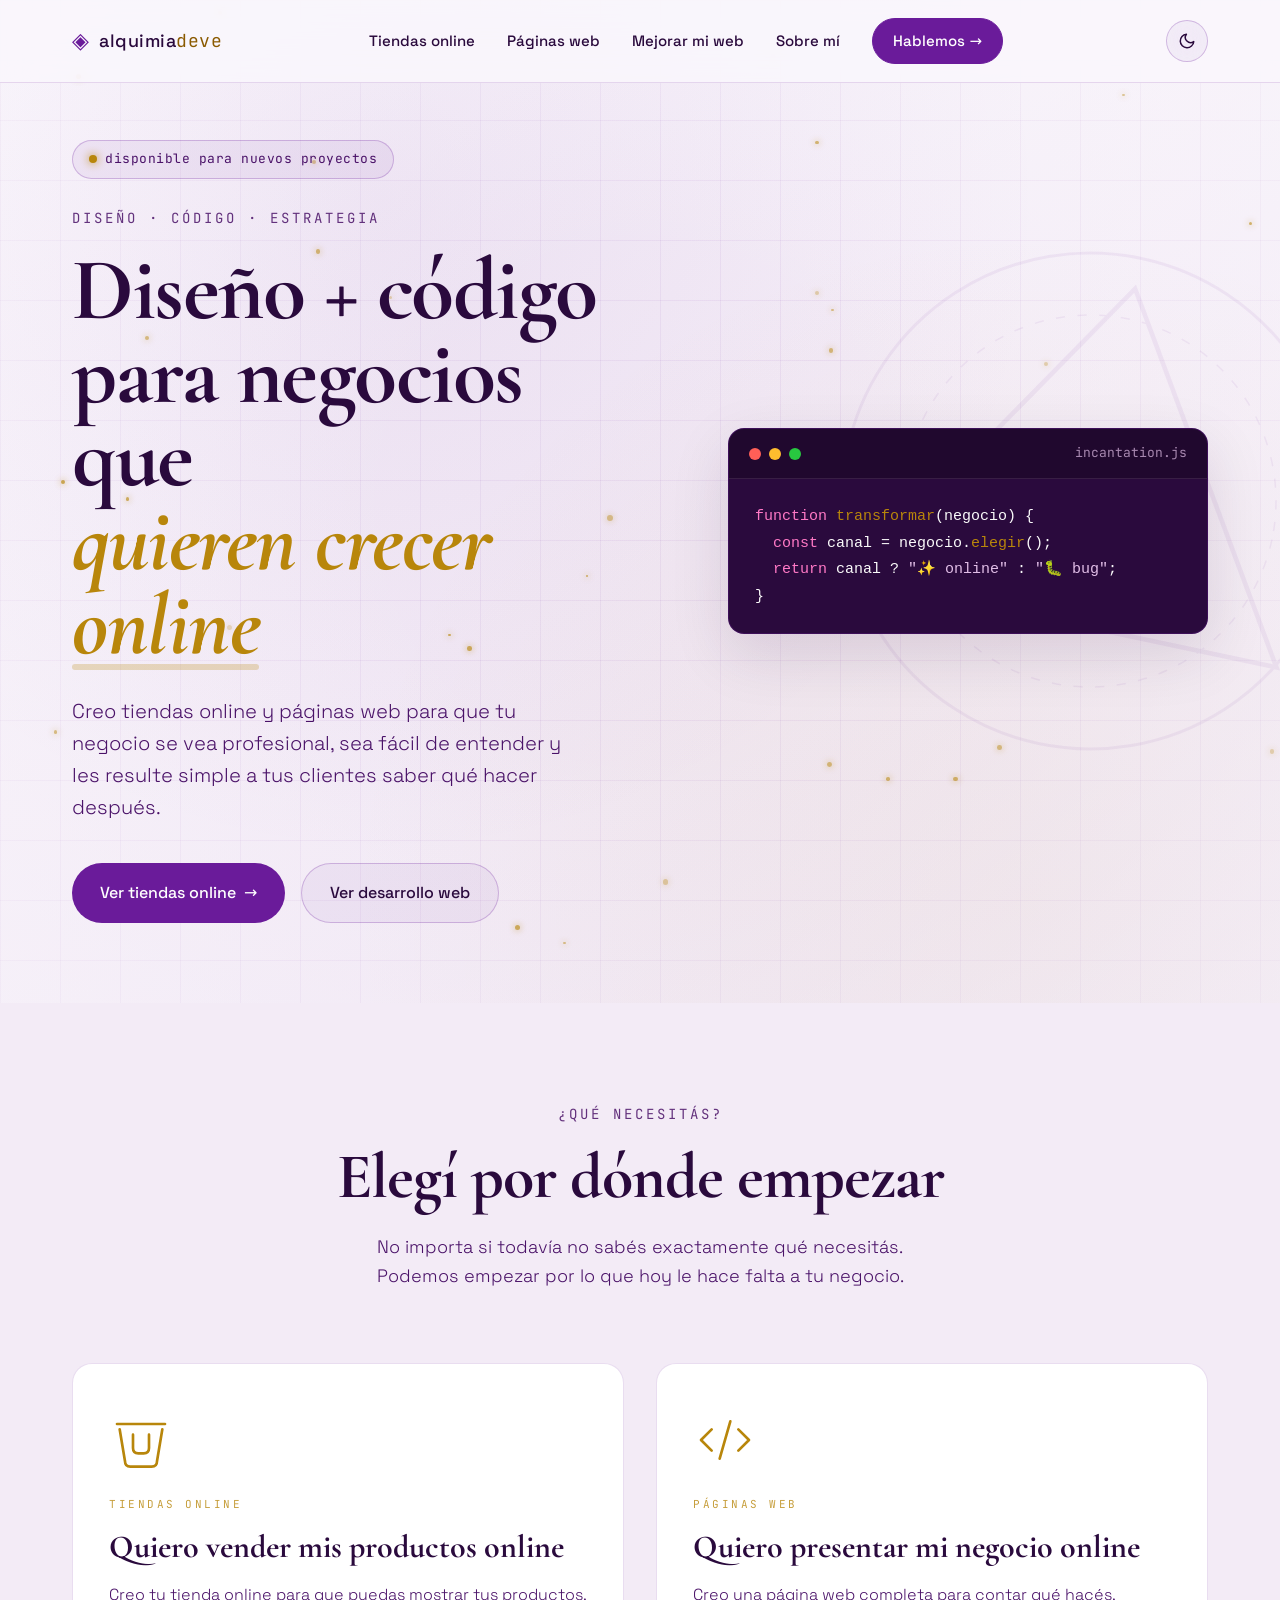
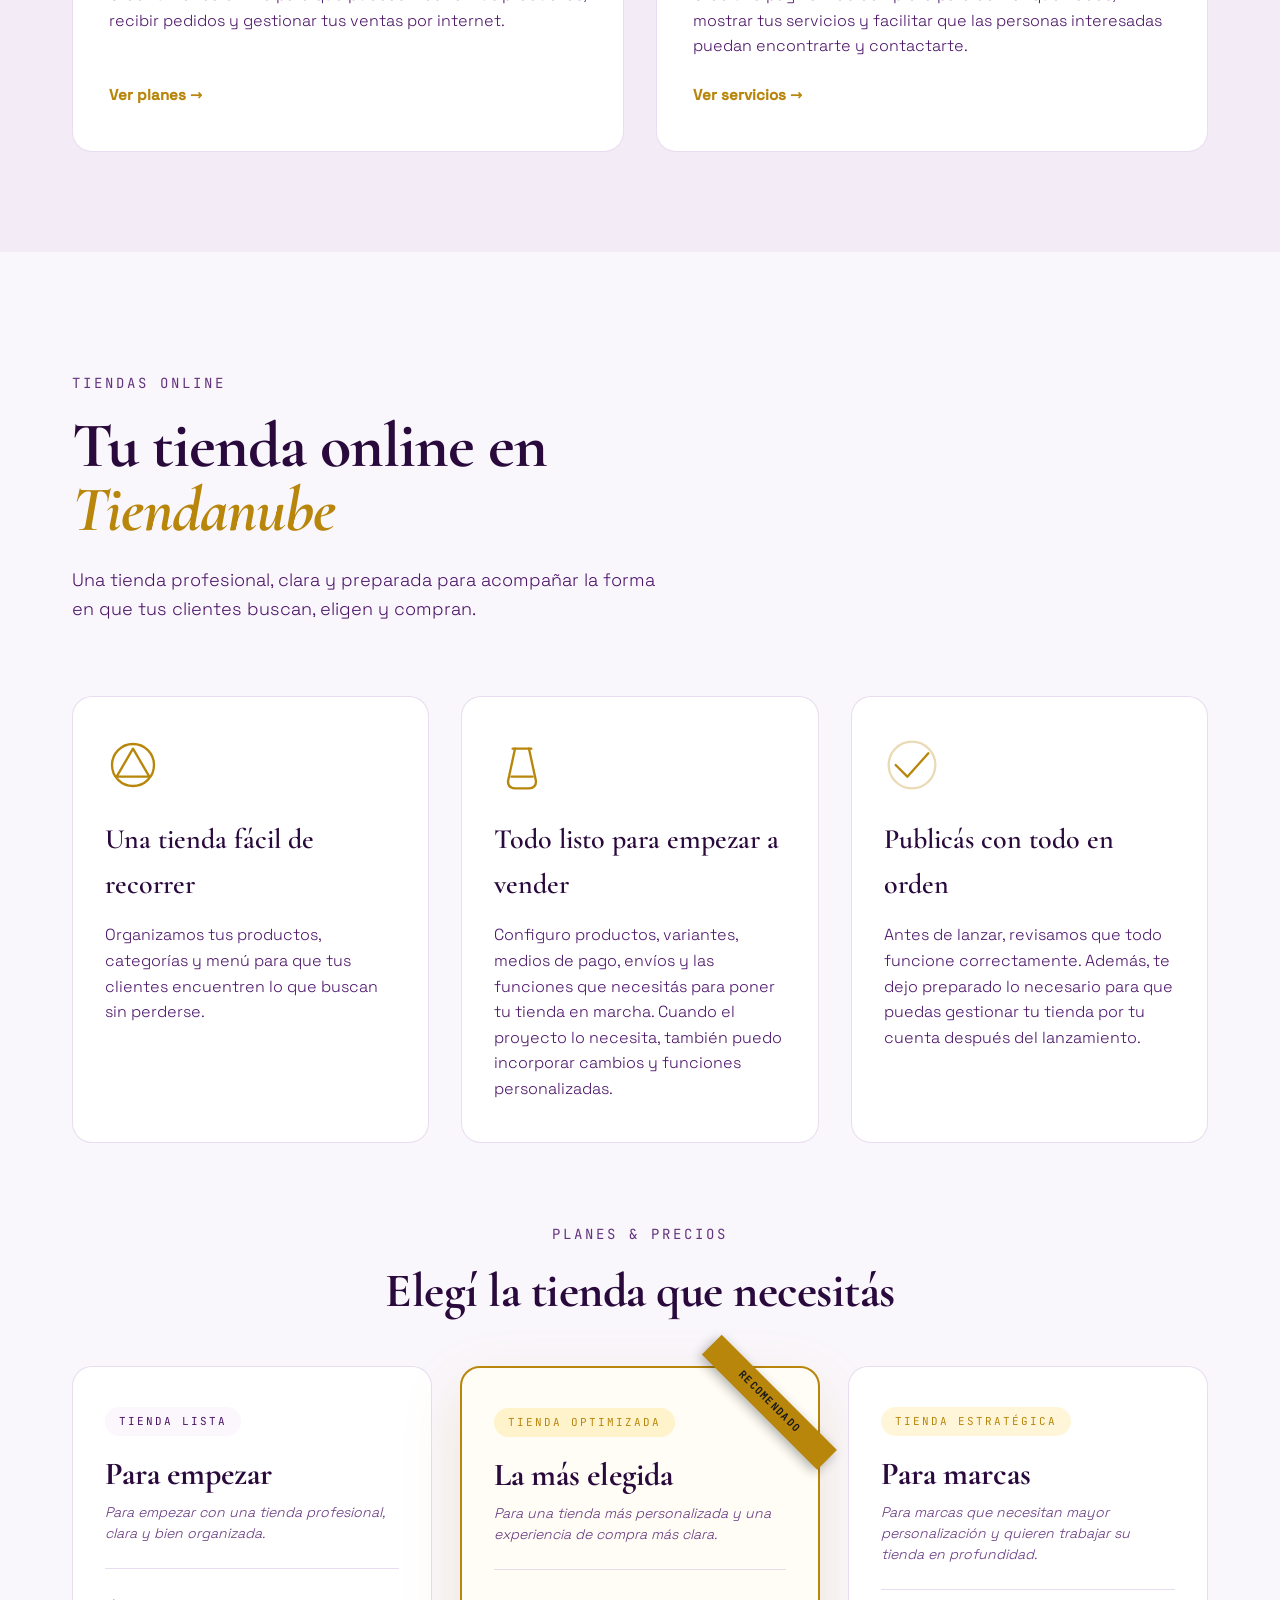
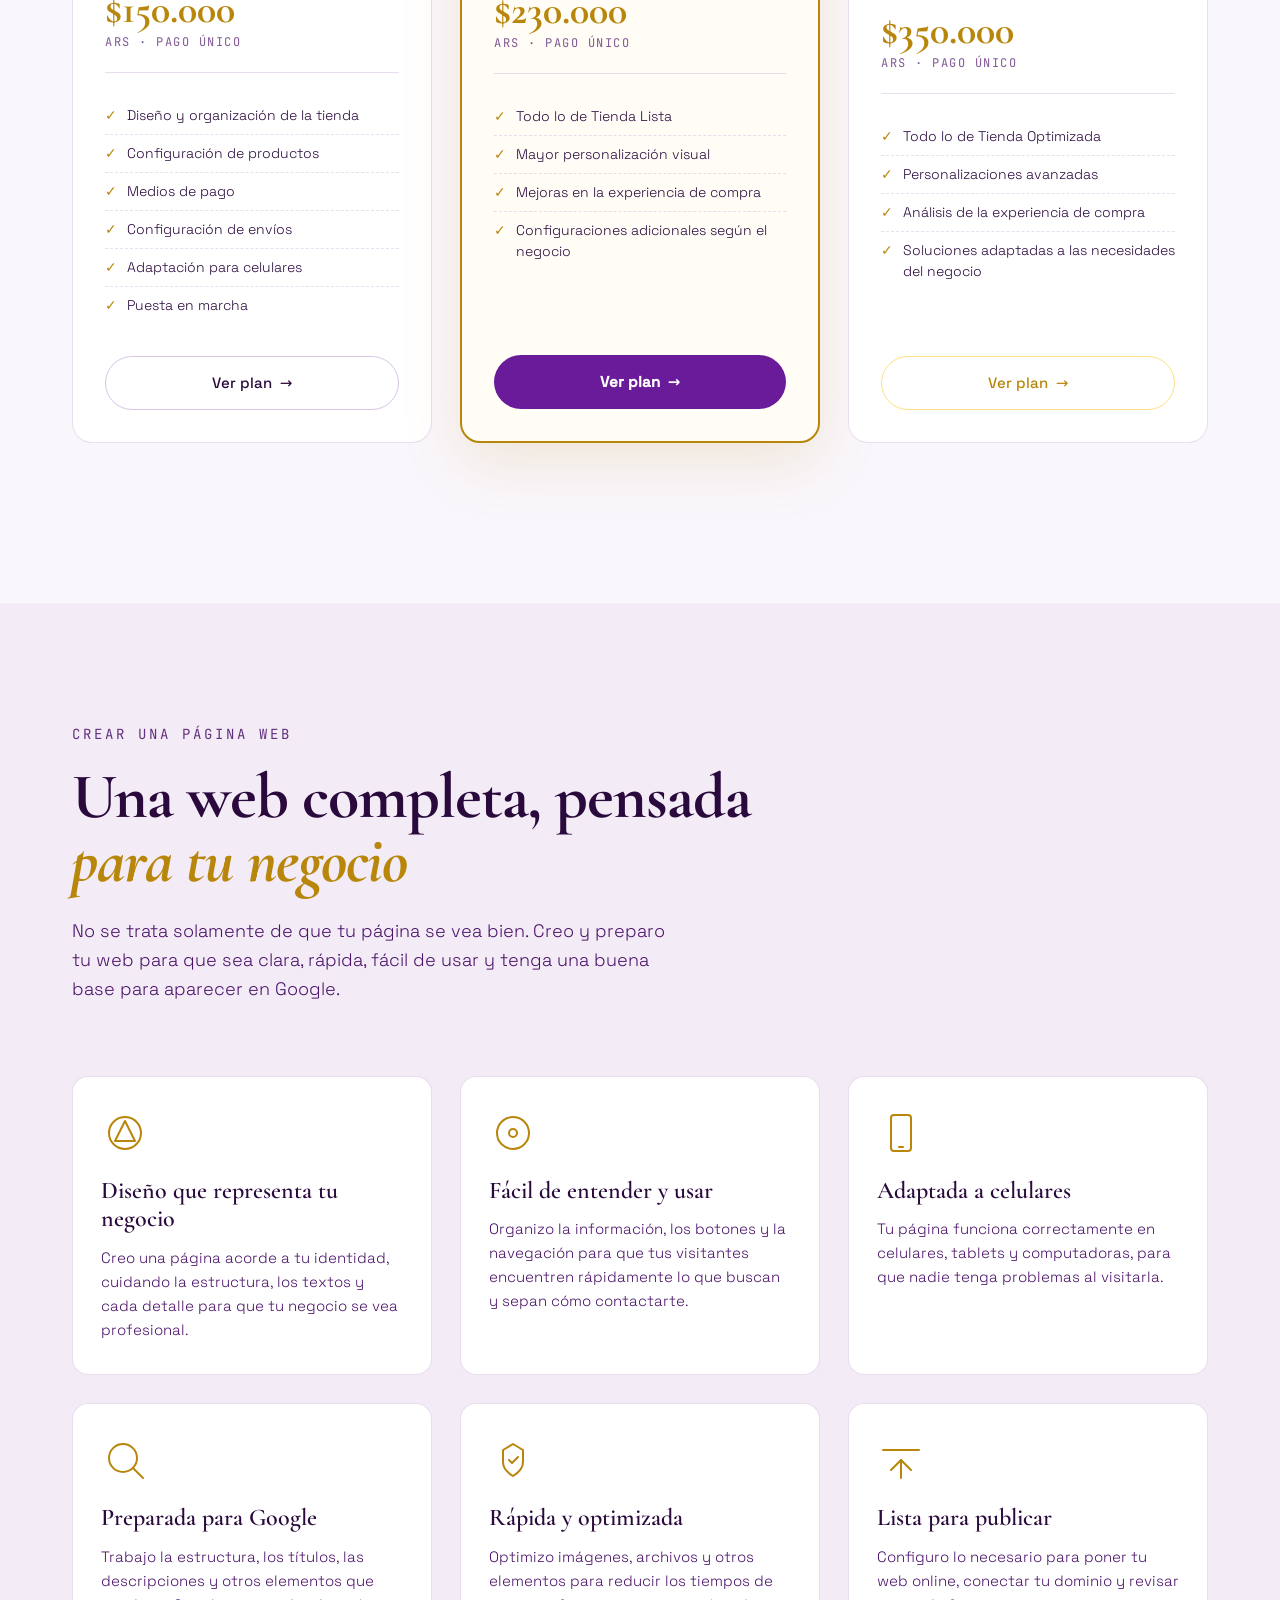
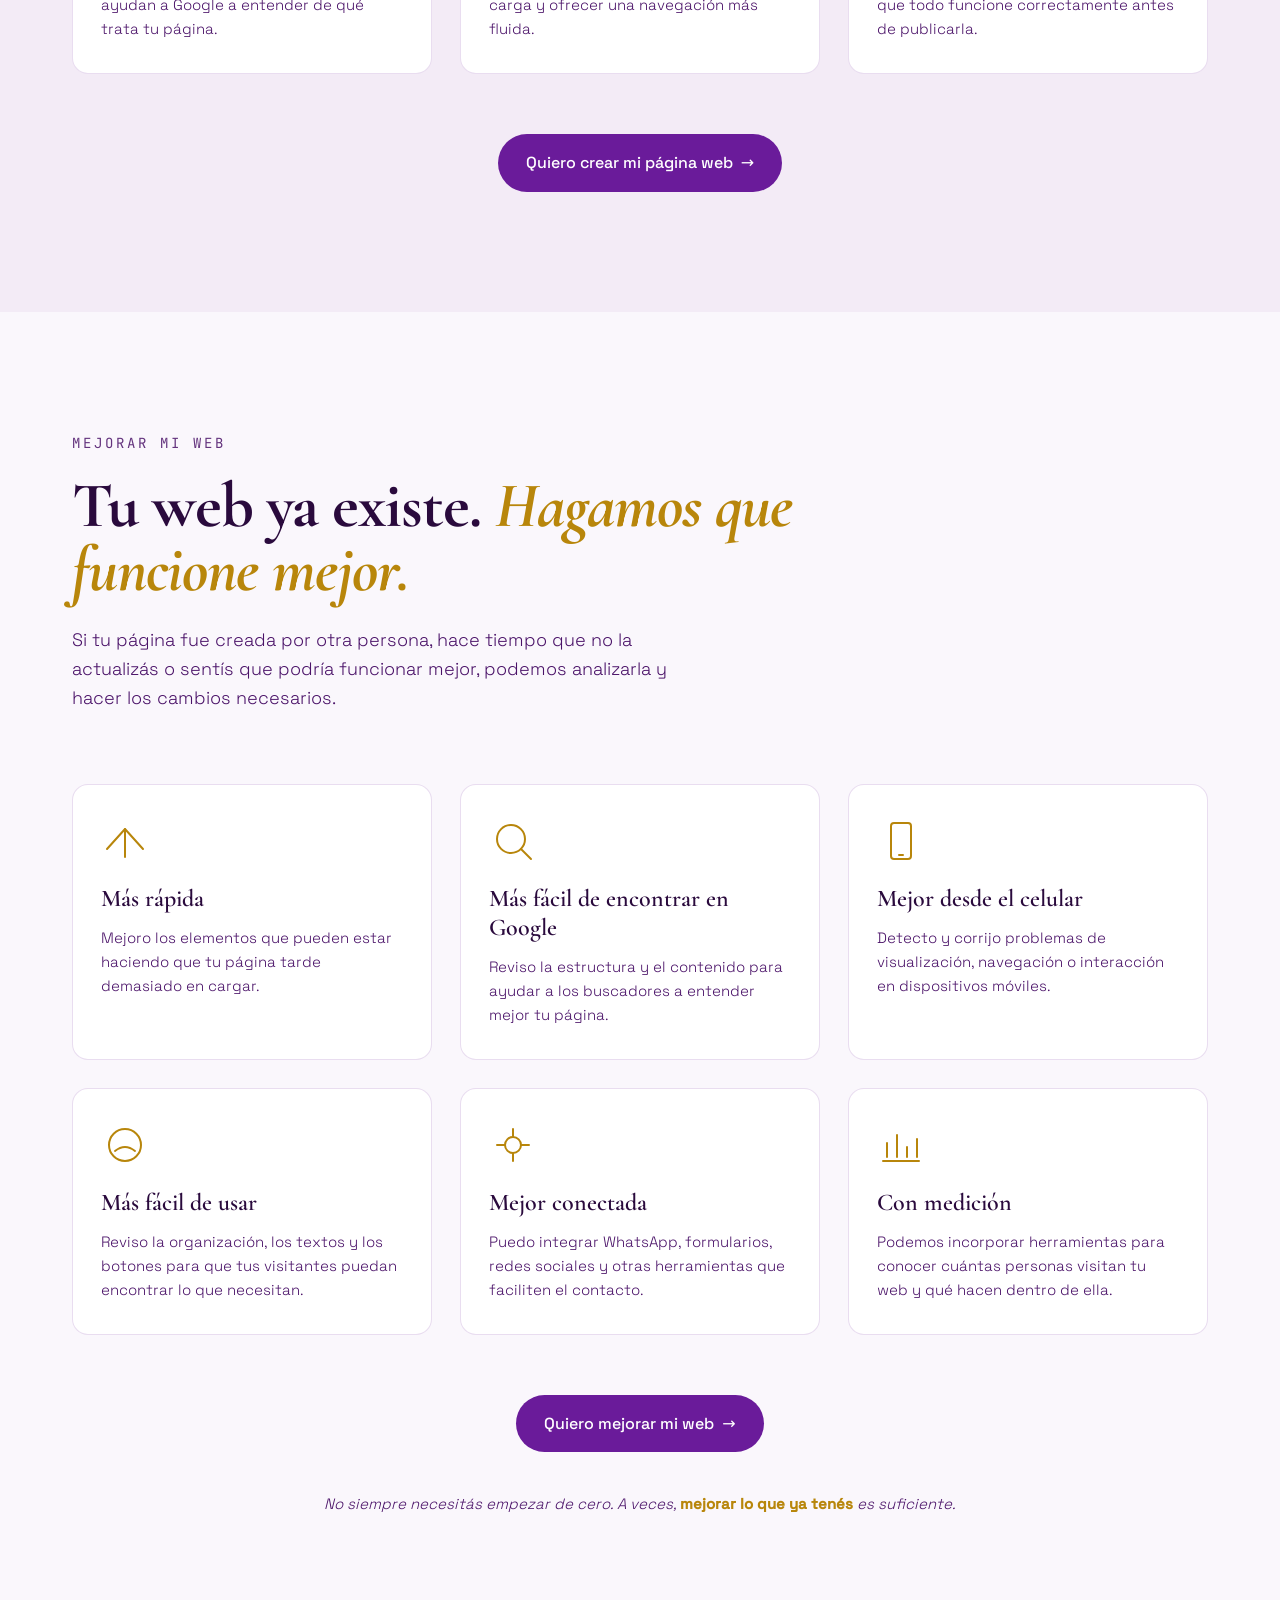
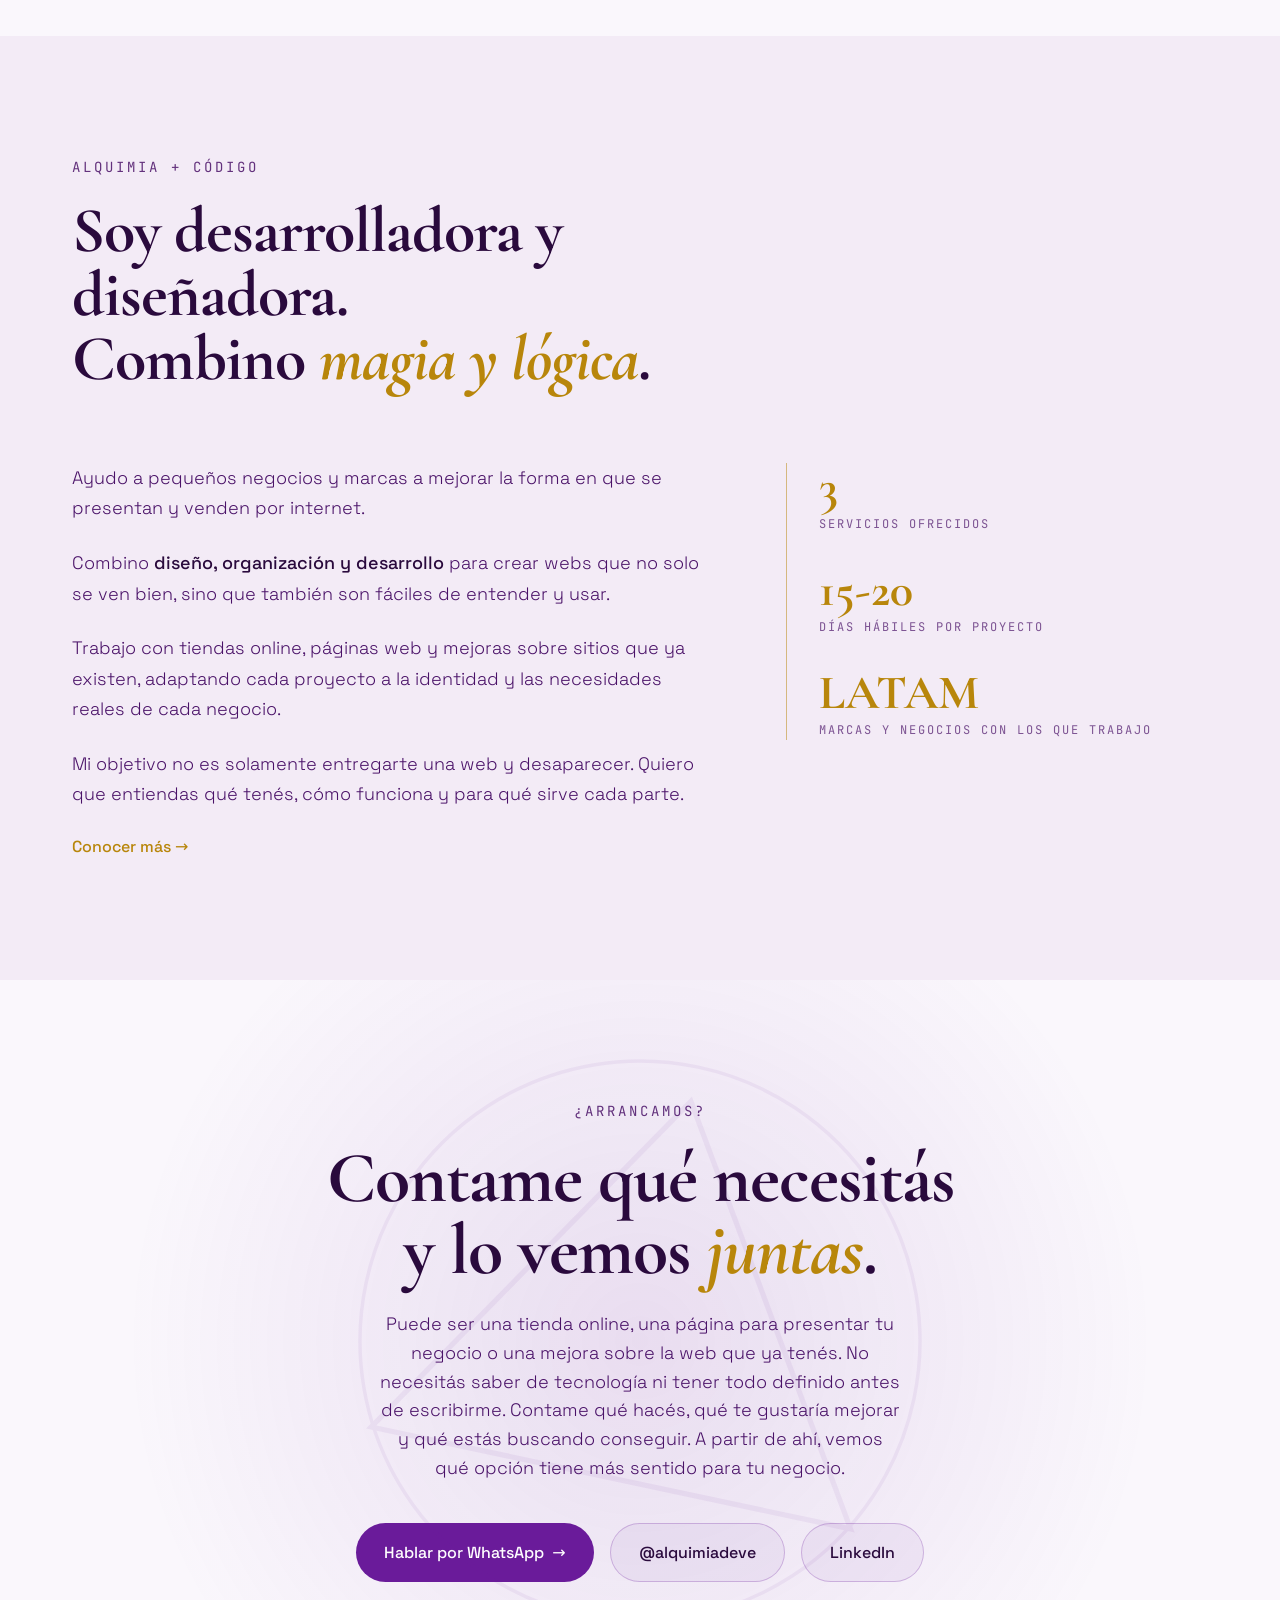
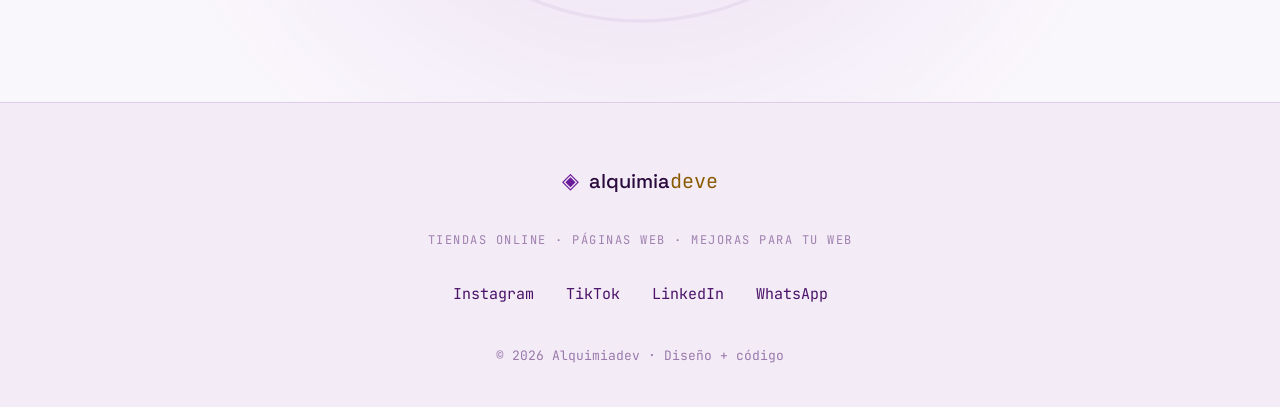
==== commit 06d4b610: "configuracion google analytics" ====
--- a/index.html
+++ b/index.html
@@ -9,26 +9,13 @@
   <meta name="description" content="Creo tiendas online en Tiendanube, páginas web profesionales y mejoras para sitios existentes. Diseño, desarrollo y estrategia para negocios de LATAM." />
   <meta name="author" content="Alquimiadev" />
   <meta name="robots" content="index, follow, max-image-preview:large" />
-  <link rel="canonical" href="https://alquimiadev.com/" />
+  <link rel="canonical" href="https://alquimia-deve-web.vercel.app/" />
 
   <!-- Theme color dinámico -->
   <meta name="theme-color" content="#2a0a3d" media="(prefers-color-scheme: dark)" />
   <meta name="theme-color" content="#faf7fc" media="(prefers-color-scheme: light)" />
 
-  <script>
-    // Aplicar tema ANTES de renderizar (evita flash)
-    (function () {
-      try {
-        var stored = localStorage.getItem('theme');
-        var prefersLight = window.matchMedia('(prefers-color-scheme: light)').matches;
-        var theme = stored || (prefersLight ? 'light' : 'dark');
-        document.documentElement.setAttribute('data-theme', theme);
-      } catch (e) {
-        document.documentElement.setAttribute('data-theme', 'dark');
-      }
-    })();
-  </script>
-
+ 
   <!-- Favicon -->
   <link rel="icon" type="image/svg+xml" href="logo.svg" />
 
@@ -38,8 +25,8 @@
   <meta property="og:locale" content="es_AR" />
   <meta property="og:title" content="Tiendas online, páginas web y mejoras | Alquimiadev" />
   <meta property="og:description" content="Creo tiendas online en Tiendanube, páginas web profesionales y mejoras para sitios existentes." />
-  <meta property="og:url" content="https://alquimiadev.com/" />
-  <meta property="og:image" content="https://alquimiadev.com/og-image.png" />
+  <meta property="og:url" content="https://alquimia-deve-web.vercel.app/" />
+  <meta property="og:image" content="https://alquimia-deve-web.vercel.app/og-image.png" />
   <meta property="og:image:width" content="1200" />
   <meta property="og:image:height" content="630" />
   <meta property="og:image:alt" content="Alquimiadev: diseño + código para negocios que crecen online" />
@@ -48,7 +35,7 @@
   <meta name="twitter:card" content="summary_large_image" />
   <meta name="twitter:title" content="Tiendas online, páginas web y mejoras | Alquimiadev" />
   <meta name="twitter:description" content="Creo tiendas online en Tiendanube, páginas web profesionales y mejoras para sitios existentes." />
-  <meta name="twitter:image" content="https://alquimiadev.com/og-image.png" />
+  <meta name="twitter:image" content="https://alquimia-deve-web.vercel.app/og-image.png" />
 
   <!-- Schema.org JSON-LD -->
   <script type="application/ld+json">
@@ -57,18 +44,18 @@
     "@graph": [
       {
         "@type": "WebSite",
-        "@id": "https://alquimiadev.com/#website",
-        "url": "https://alquimiadev.com/",
+        "@id": "https://alquimia-deve-web.vercel.app/#website",
+        "url": "https://alquimia-deve-web.vercel.app/",
         "name": "Alquimiadev",
         "inLanguage": "es"
       },
       {
         "@type": "Person",
-        "@id": "https://alquimiadev.com/#persona",
+        "@id": "https://alquimia-deve-web.vercel.app/#persona",
         "name": "Alquimiadev",
         "jobTitle": "Desarrolladora y Diseñadora Web",
-        "url": "https://alquimiadev.com/",
-        "worksFor": { "@id": "https://alquimiadev.com/#negocio" },
+        "url": "https://alquimia-deve-web.vercel.app/",
+        "worksFor": { "@id": "https://alquimia-deve-web.vercel.app/#negocio" },
         "sameAs": [
           "https://instagram.com/alquimiadeve",
           "https://tiktok.com/@alquimiadeve",
@@ -77,14 +64,14 @@
       },
       {
         "@type": "ProfessionalService",
-        "@id": "https://alquimiadev.com/#negocio",
+        "@id": "https://alquimia-deve-web.vercel.app/#negocio",
         "name": "Alquimiadev",
-        "url": "https://alquimiadev.com/",
-        "logo": "https://alquimiadev.com/logo.svg",
-        "image": "https://alquimiadev.com/og-image.png",
+        "url": "https://alquimia-deve-web.vercel.app/",
+        "logo": "https://alquimia-deve-web.vercel.app/logo.svg",
+        "image": "https://alquimia-deve-web.vercel.app/og-image.png",
         "slogan": "Diseño + código",
         "description": "Creación de tiendas online en Tiendanube, páginas web y mejoras para sitios existentes.",
-        "founder": { "@id": "https://alquimiadev.com/#persona" },
+        "founder": { "@id": "https://alquimia-deve-web.vercel.app/#persona" },
         "areaServed": { "@type": "Place", "name": "Latinoamérica" },
         "knowsAbout": ["Tiendanube", "Diseño UX", "Desarrollo web", "Landing pages", "SEO", "Performance web"],
         "sameAs": [
@@ -139,12 +126,12 @@
   </script>
 
 
-<!-- Tema (sin defer, para que corra antes de renderizar) -->
+<!-- Tema  -->
 <script src="theme-init.js"></script>
 
 <!-- Google Analytics -->
 <script async src="https://www.googletagmanager.com/gtag/js?id=G-09D3ZTJMD2"></script>
-<script src="gtag-init.js"></script>
+<script src="/gtag-init.js"></script>
 <script src="/analytics.js" defer></script>
 
   <!-- Fuentes -->
@@ -155,7 +142,6 @@
   <link rel="stylesheet" href="styles.css" />
   <link rel="stylesheet" href="accessibility.css" />
   <link rel="stylesheet" href="performance.css" />
-  <script src="analytics.js" defer></script>
   <script src="script.js" defer></script>
   <script src="a11y.js" defer></script>
 </head>
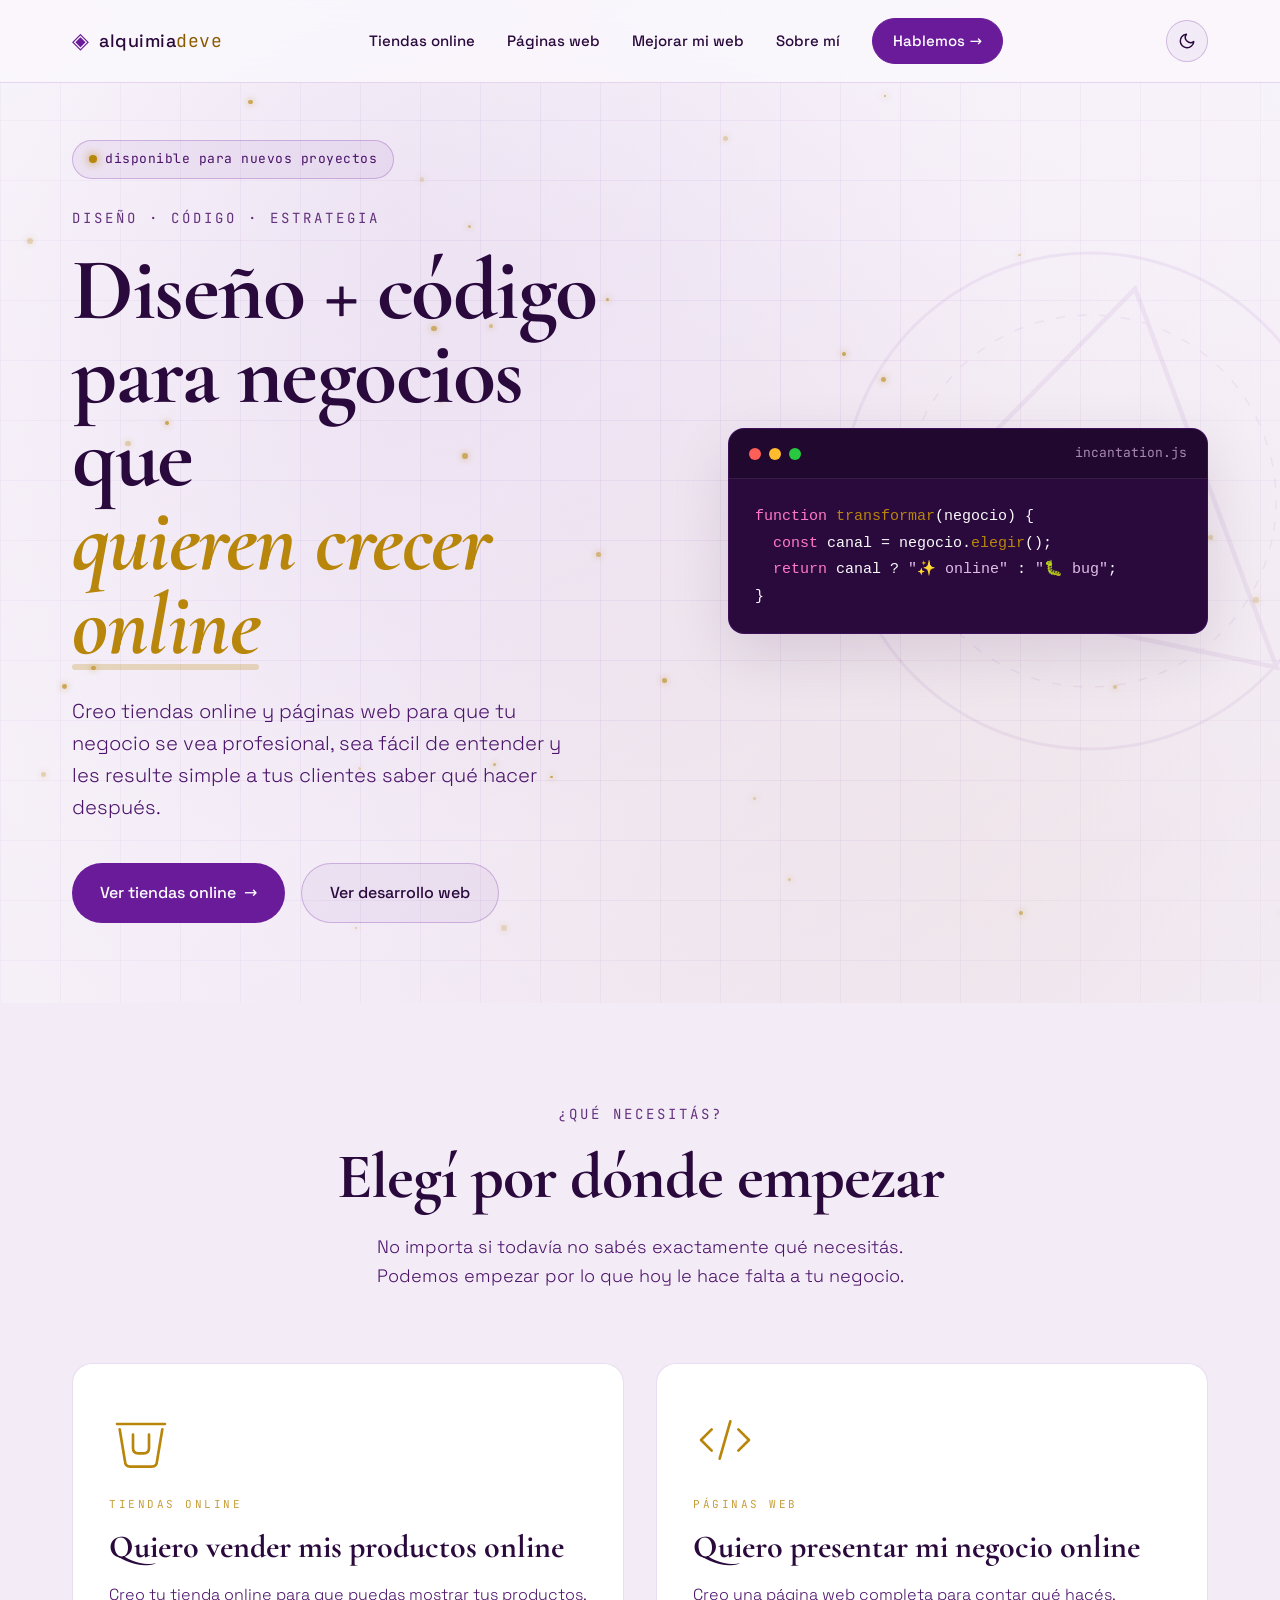
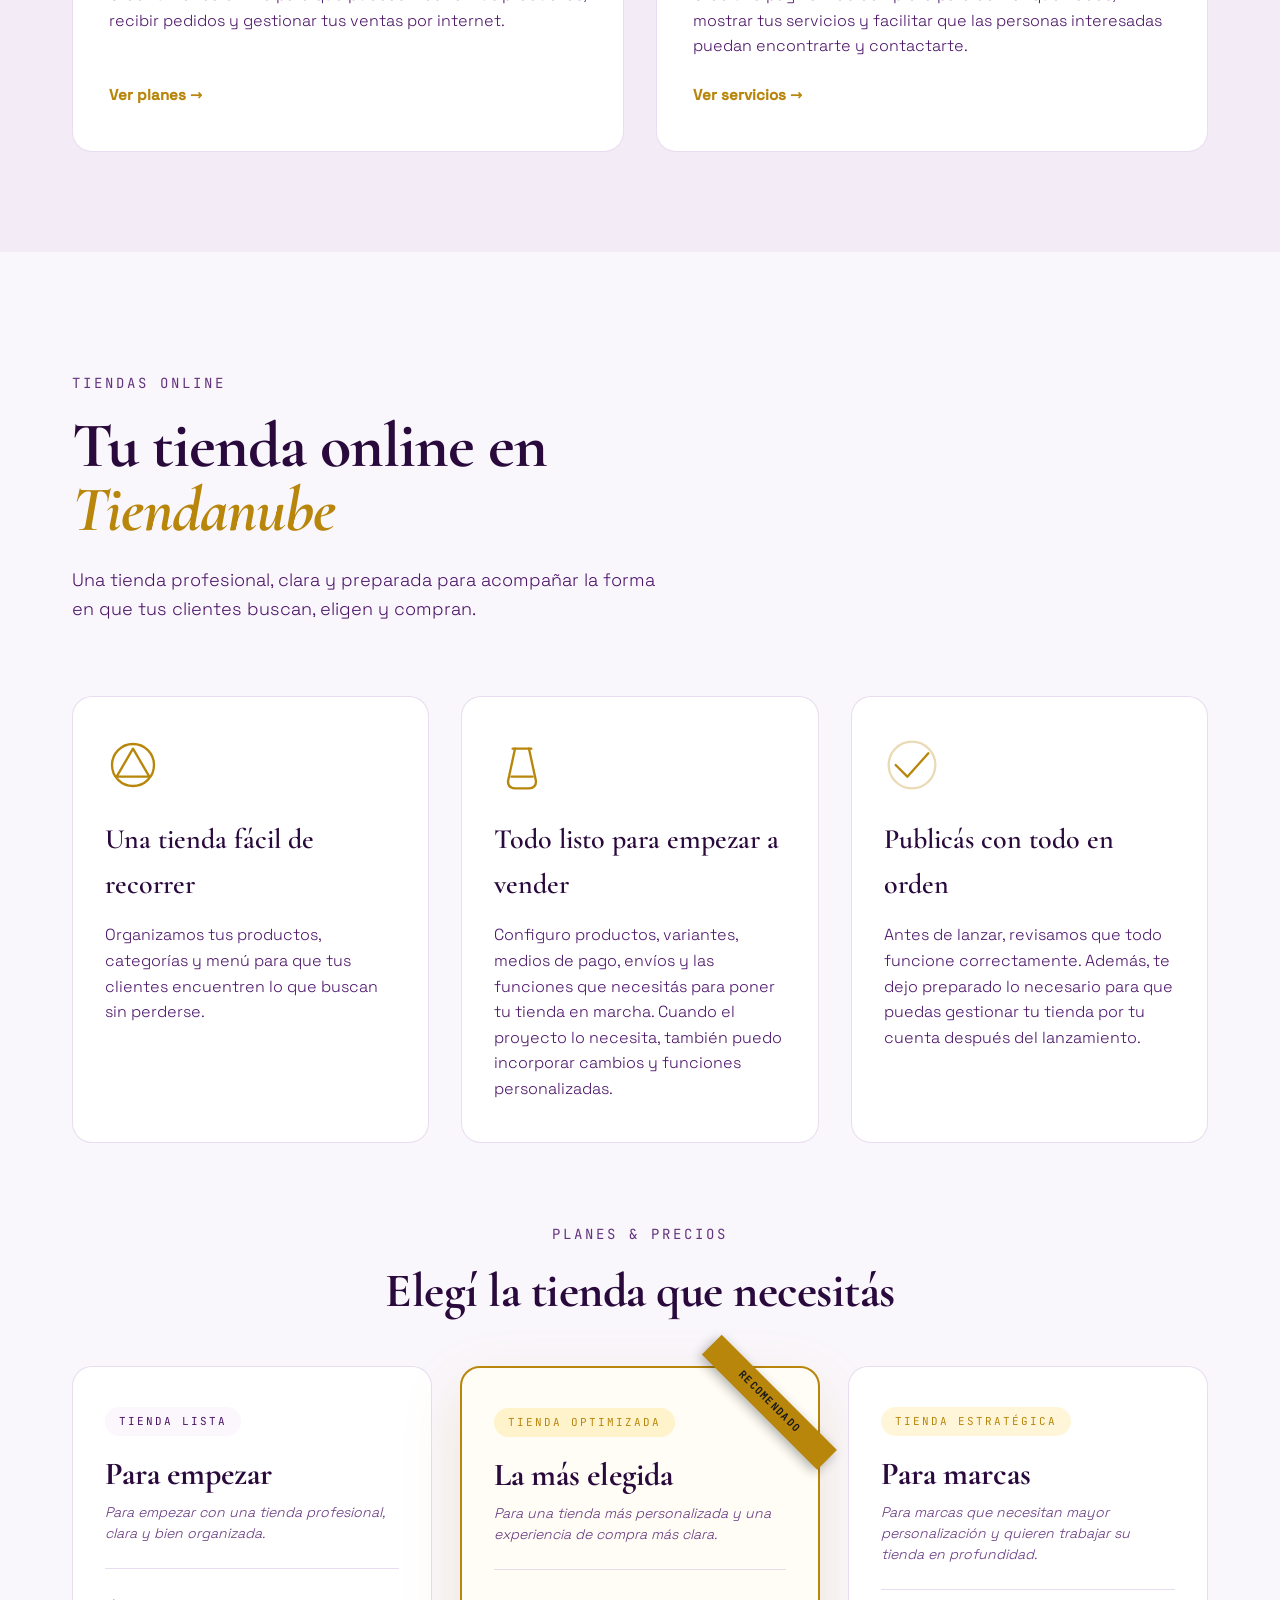
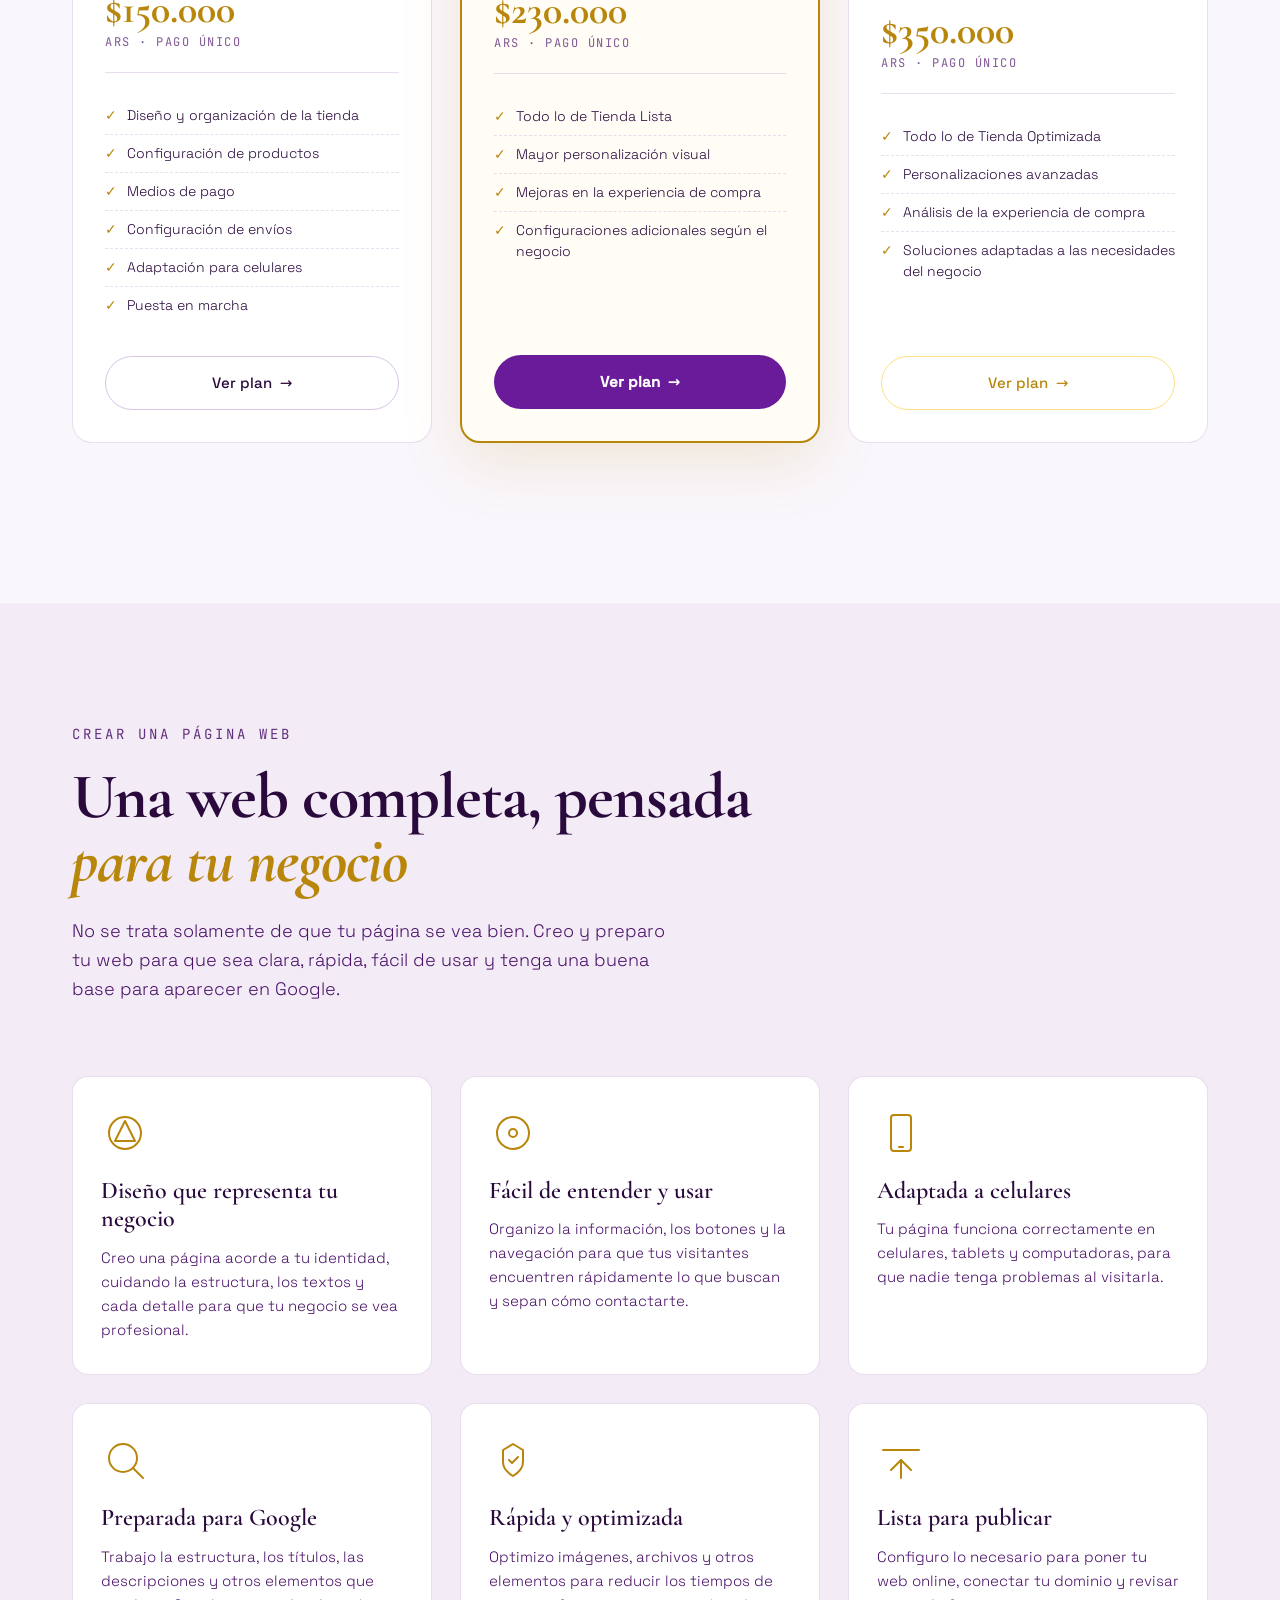
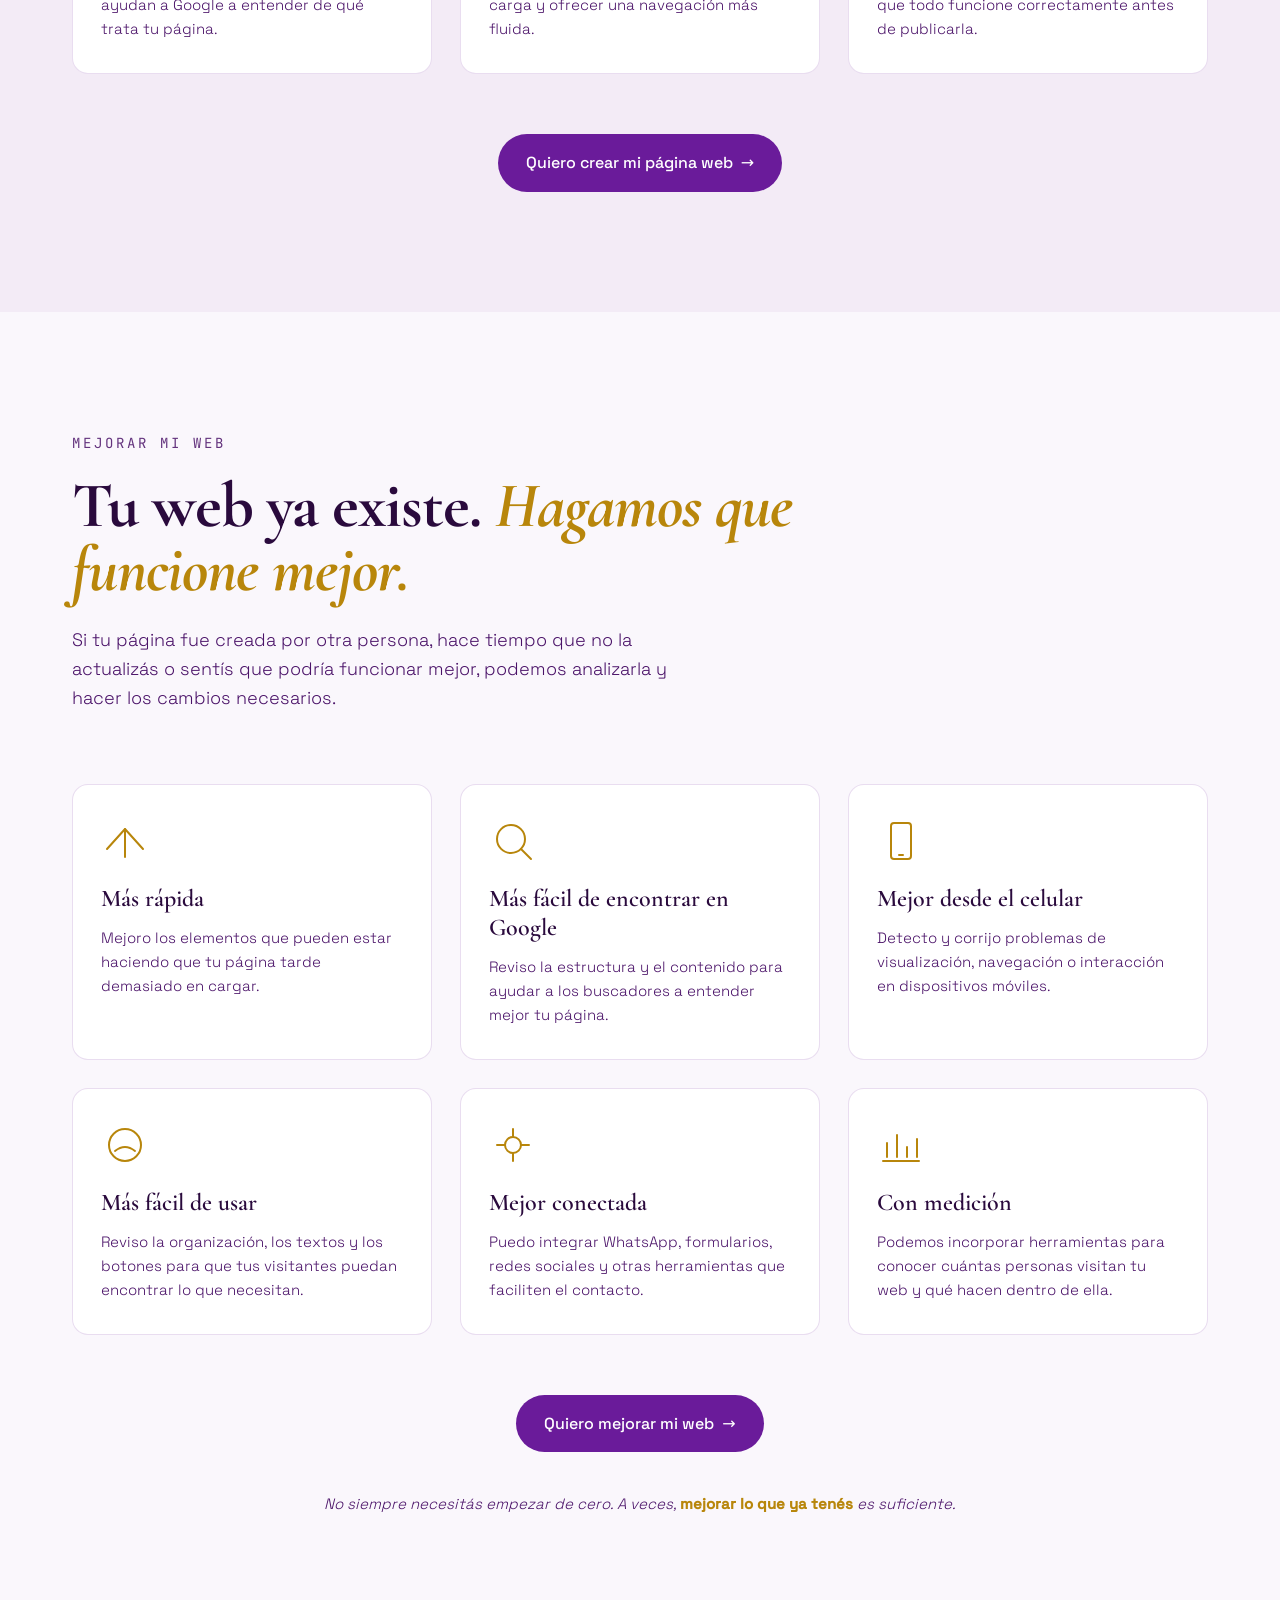
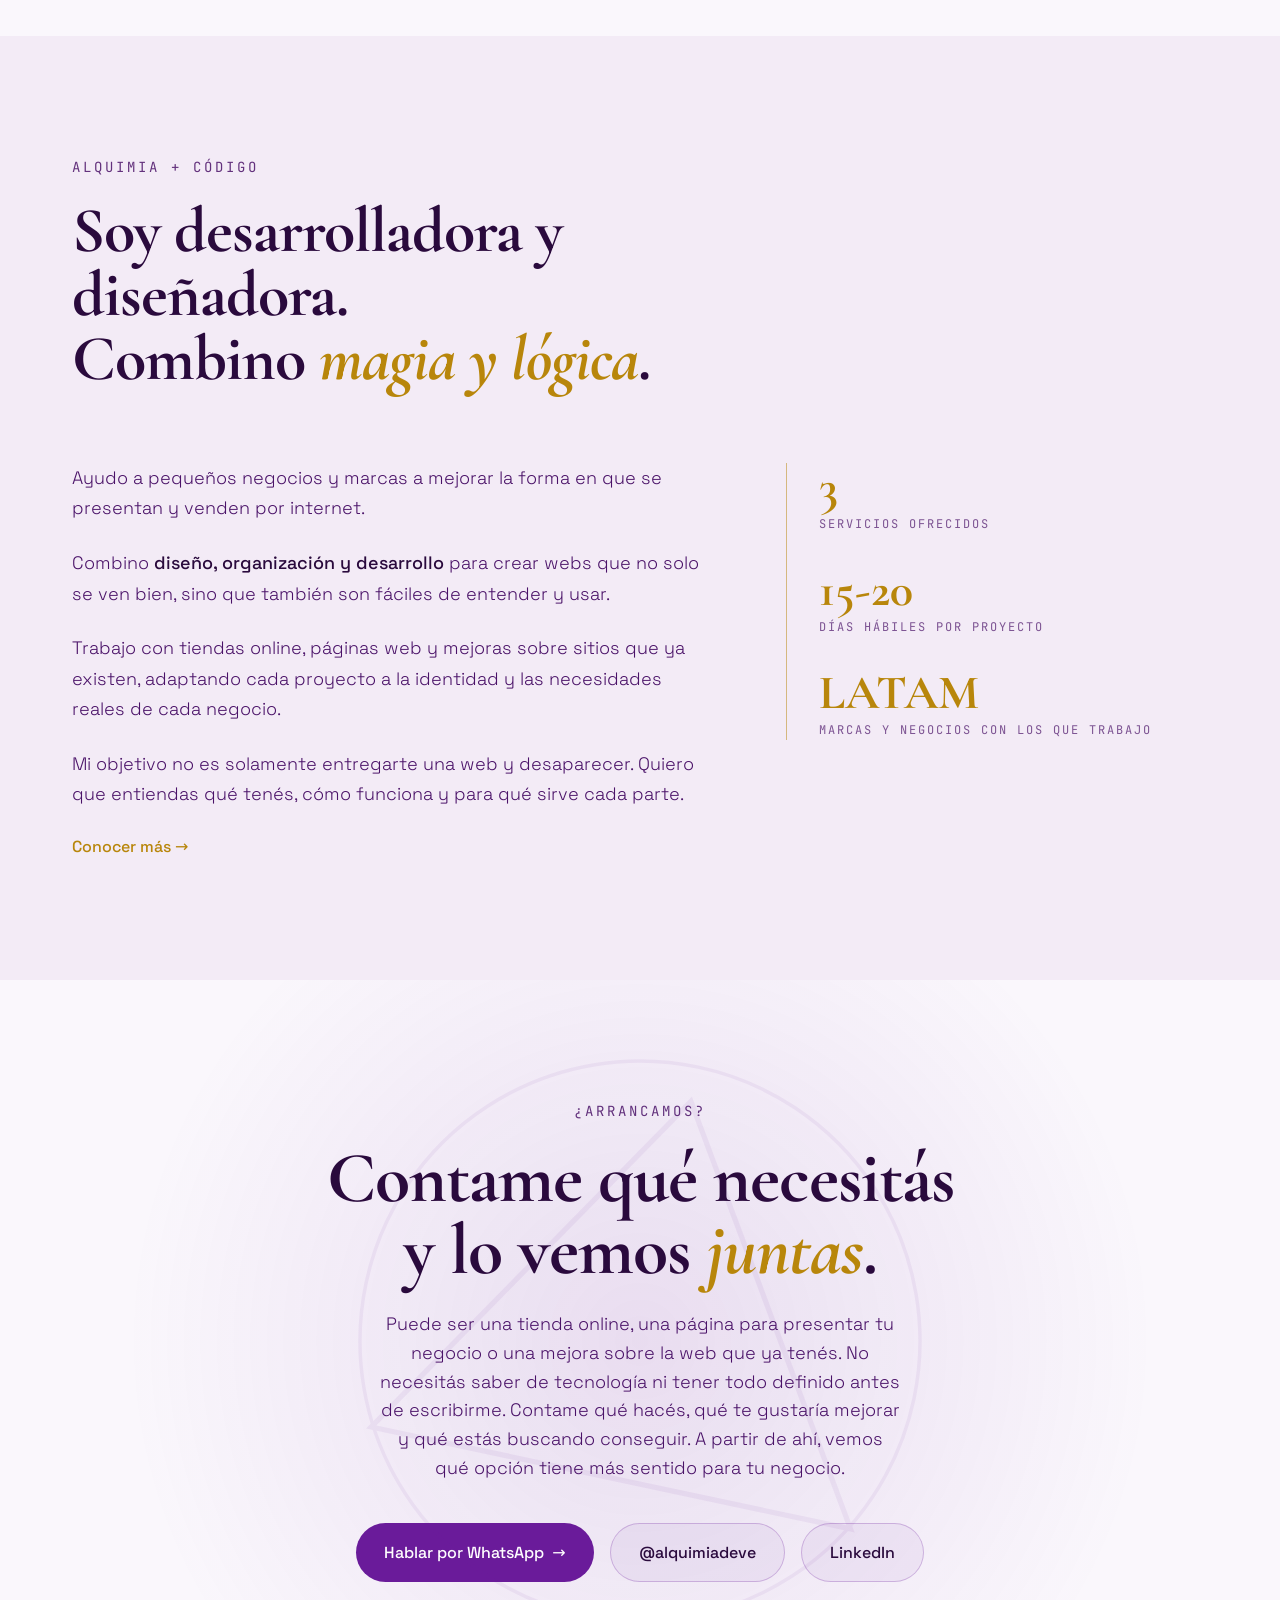
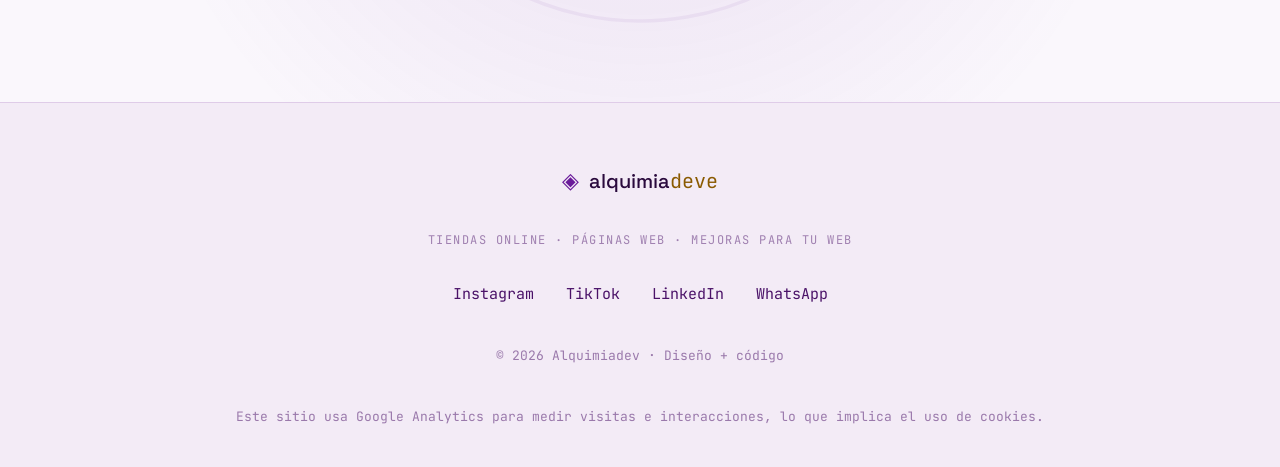
==== commit 8a5e84ee: "actualización de readme" ====
--- a/index.html
+++ b/index.html
@@ -862,9 +862,11 @@
           WhatsApp<span class="sr-only"> (se abre en una pestaña nueva)</span>
         </a>
       </nav>
-
+      
       <p class="footer-copy">© 2026 Alquimiadev · Diseño + código</p>
-
+      <p class="footer-copy">
+  Este sitio usa Google Analytics para medir visitas e interacciones, lo que implica el uso de cookies.
+</p>
     </div>
   </footer>
 
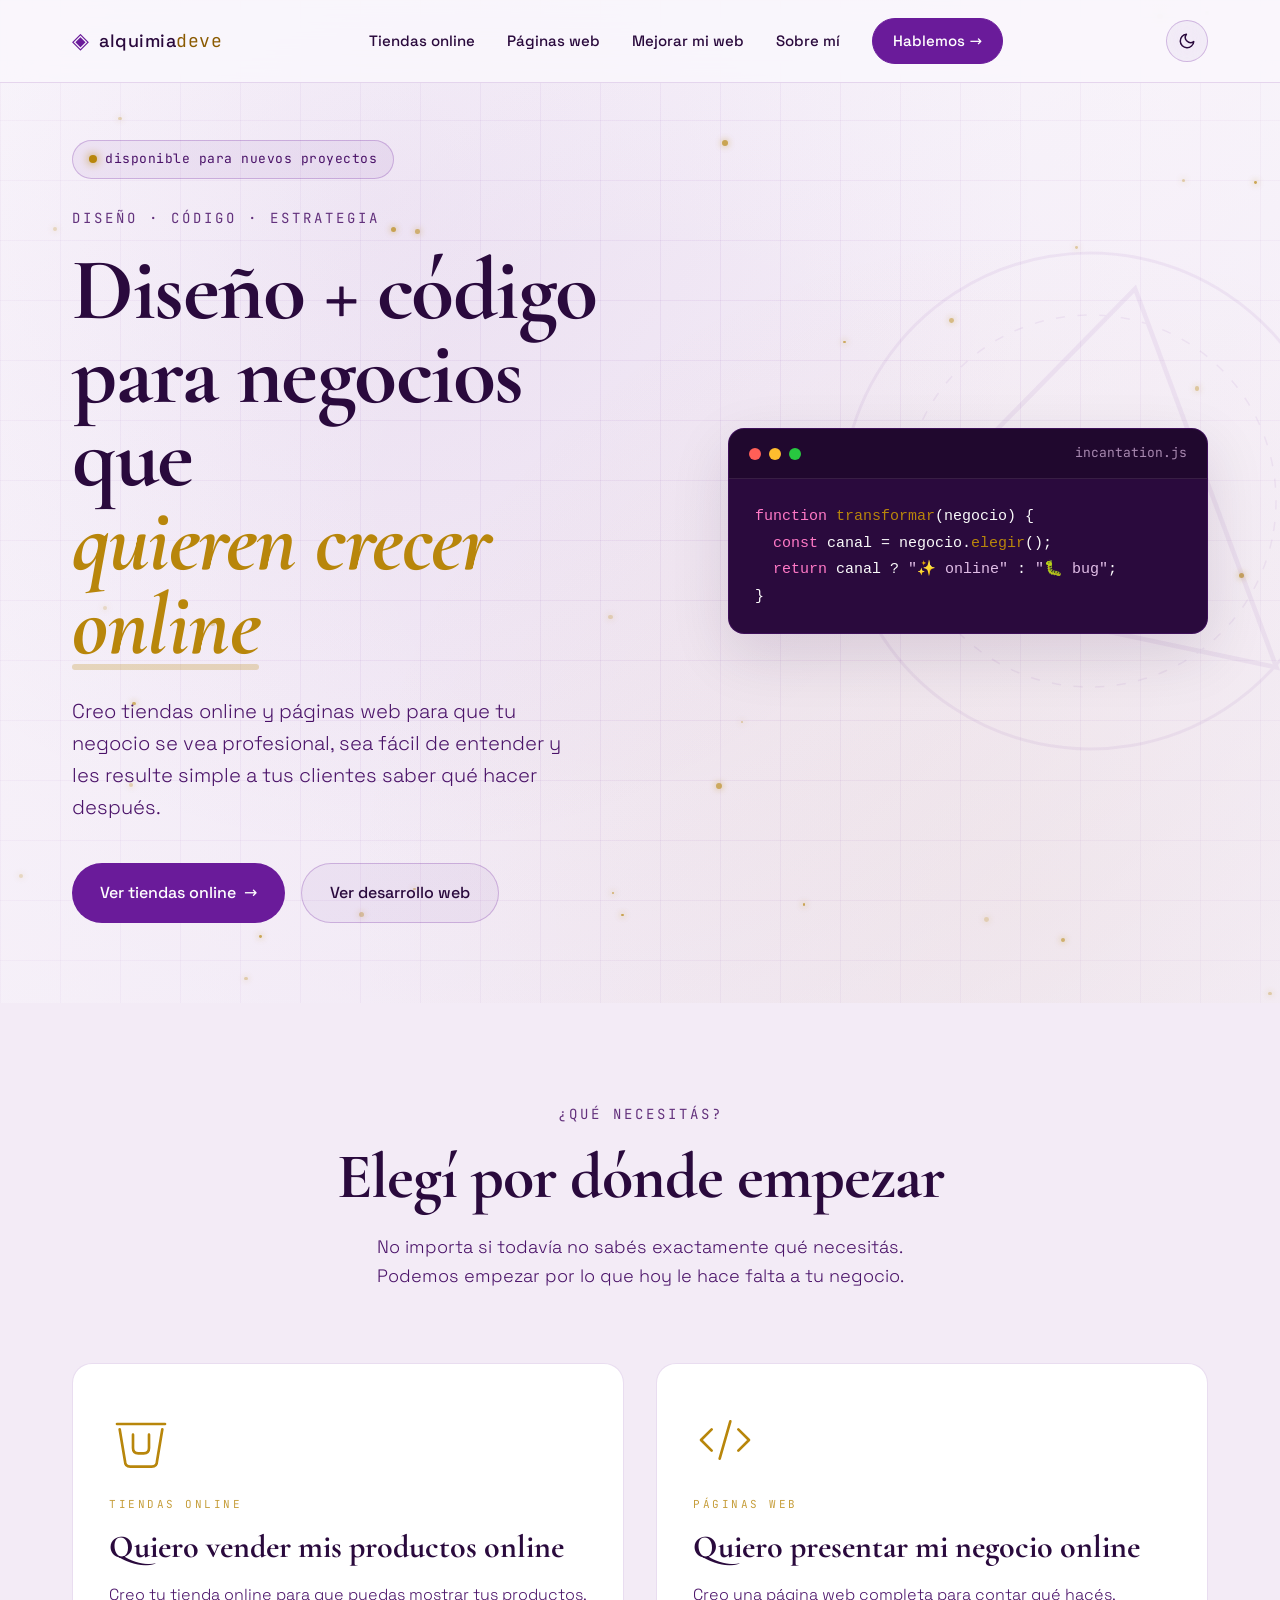
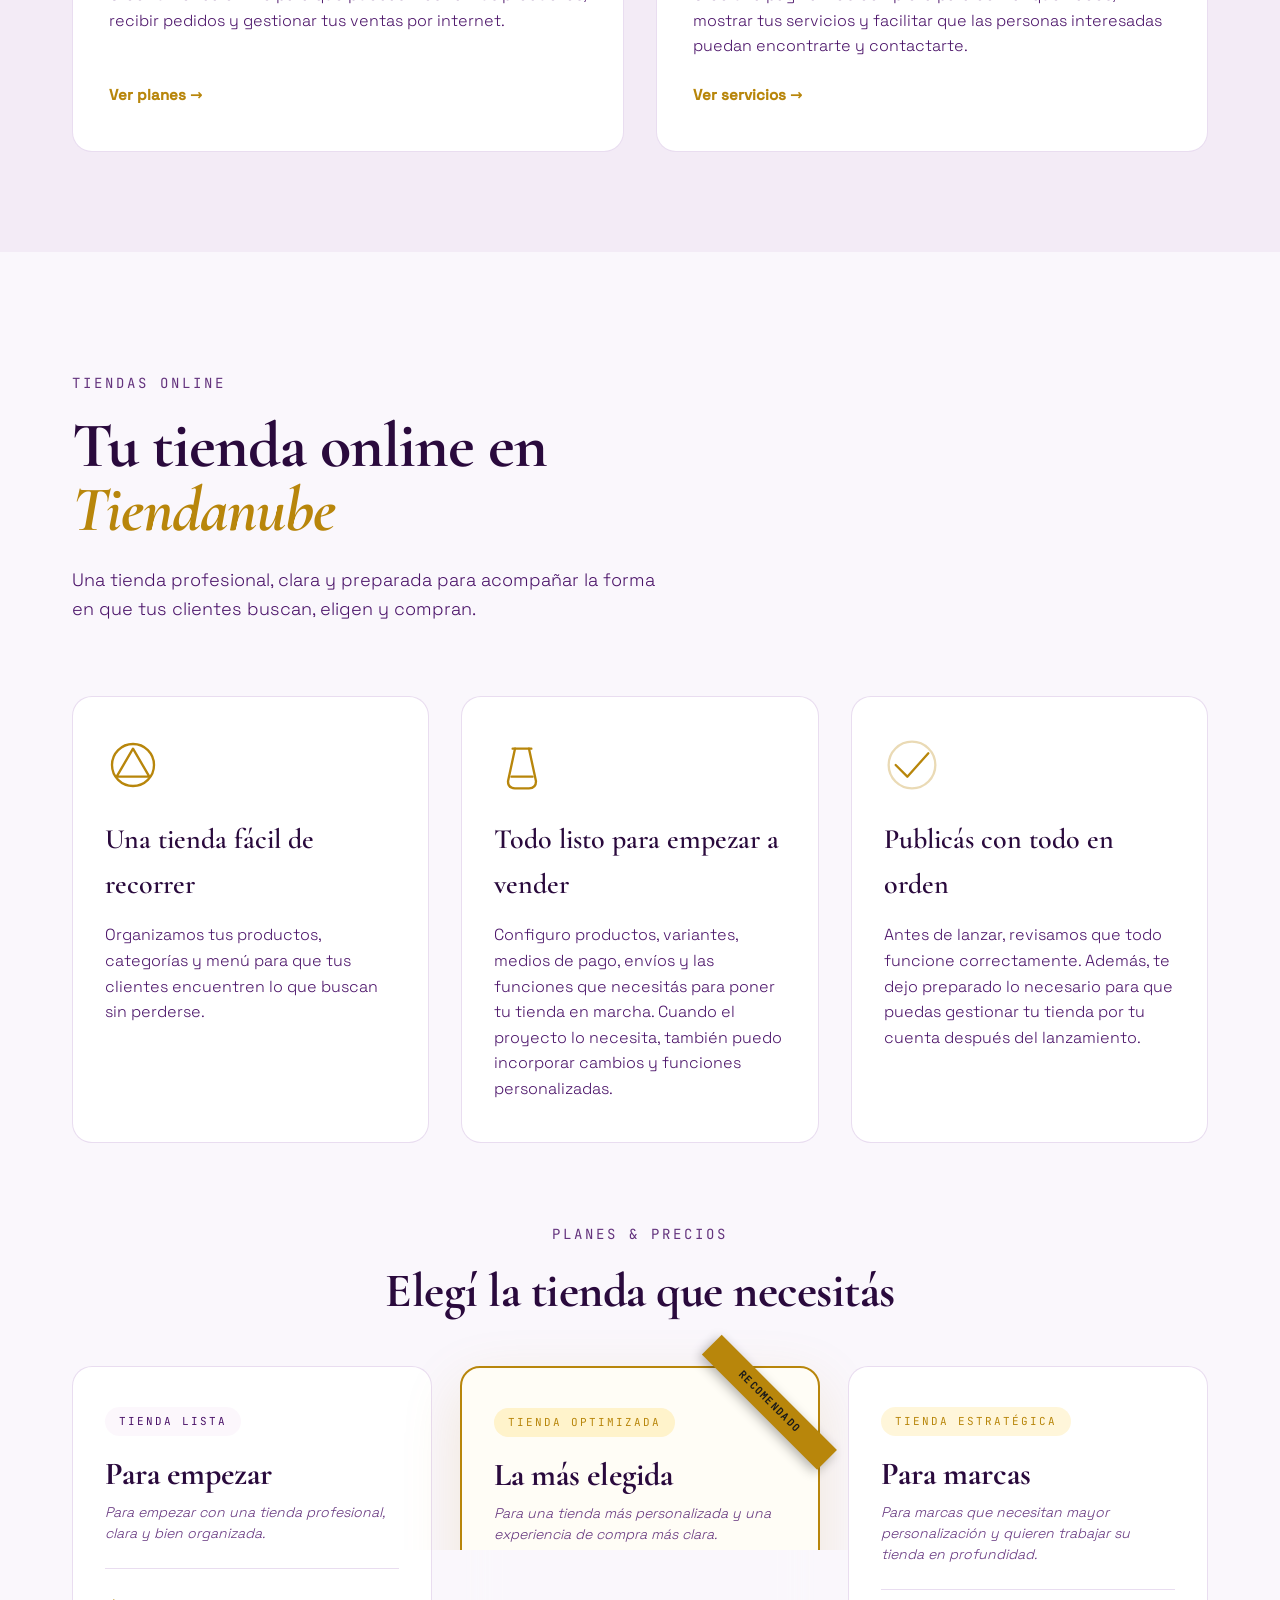
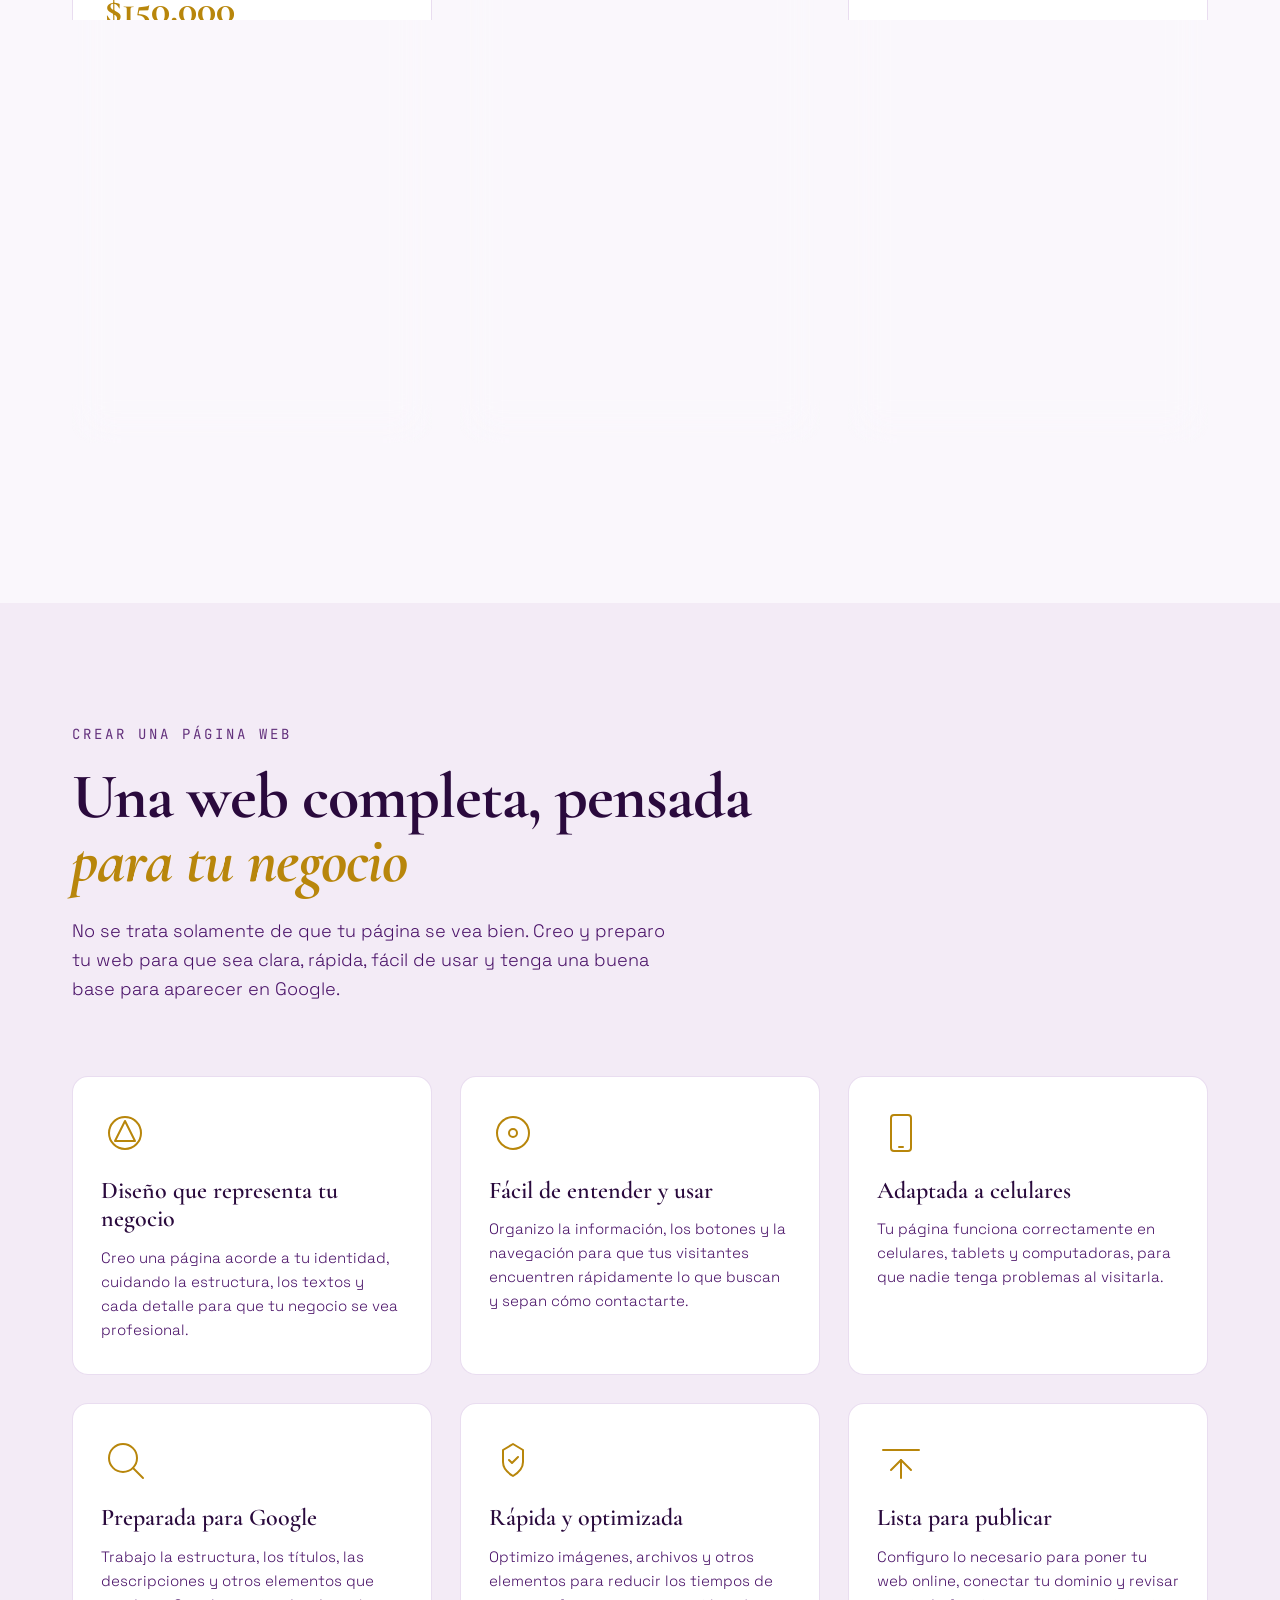
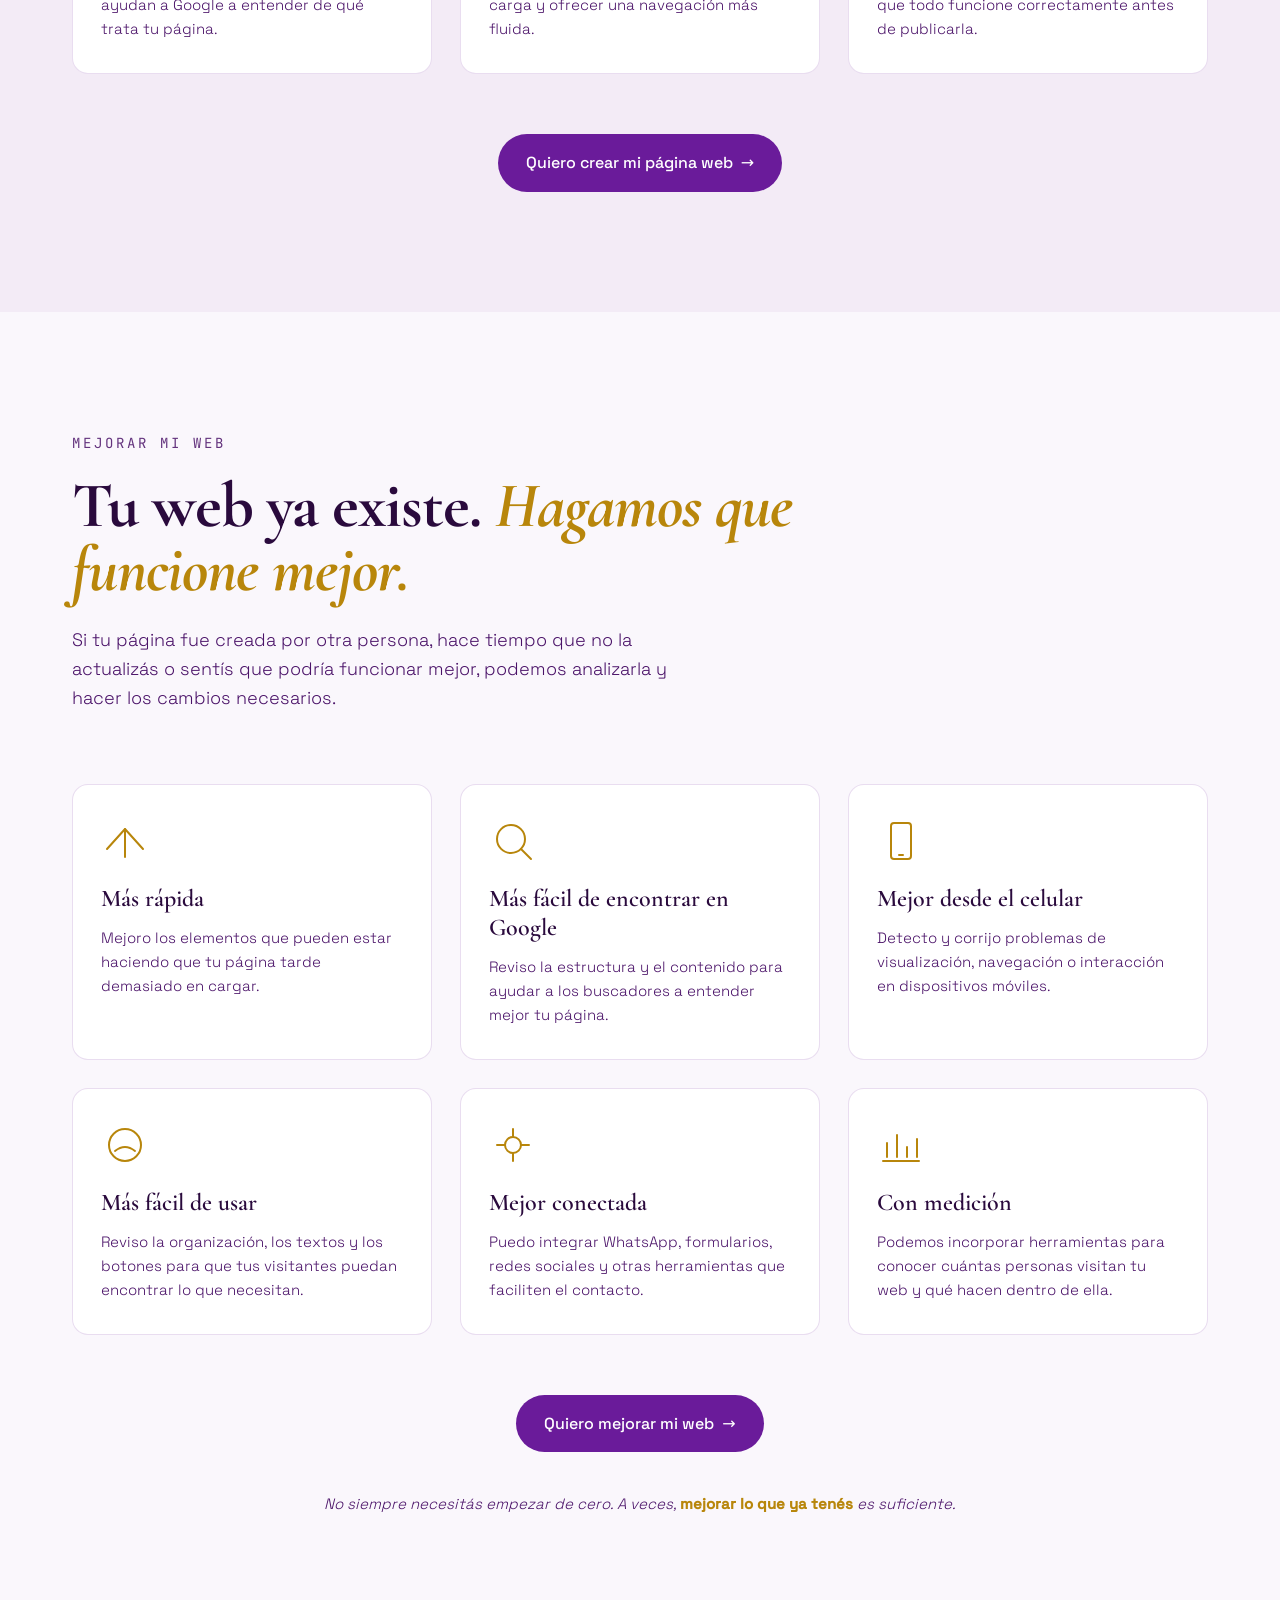
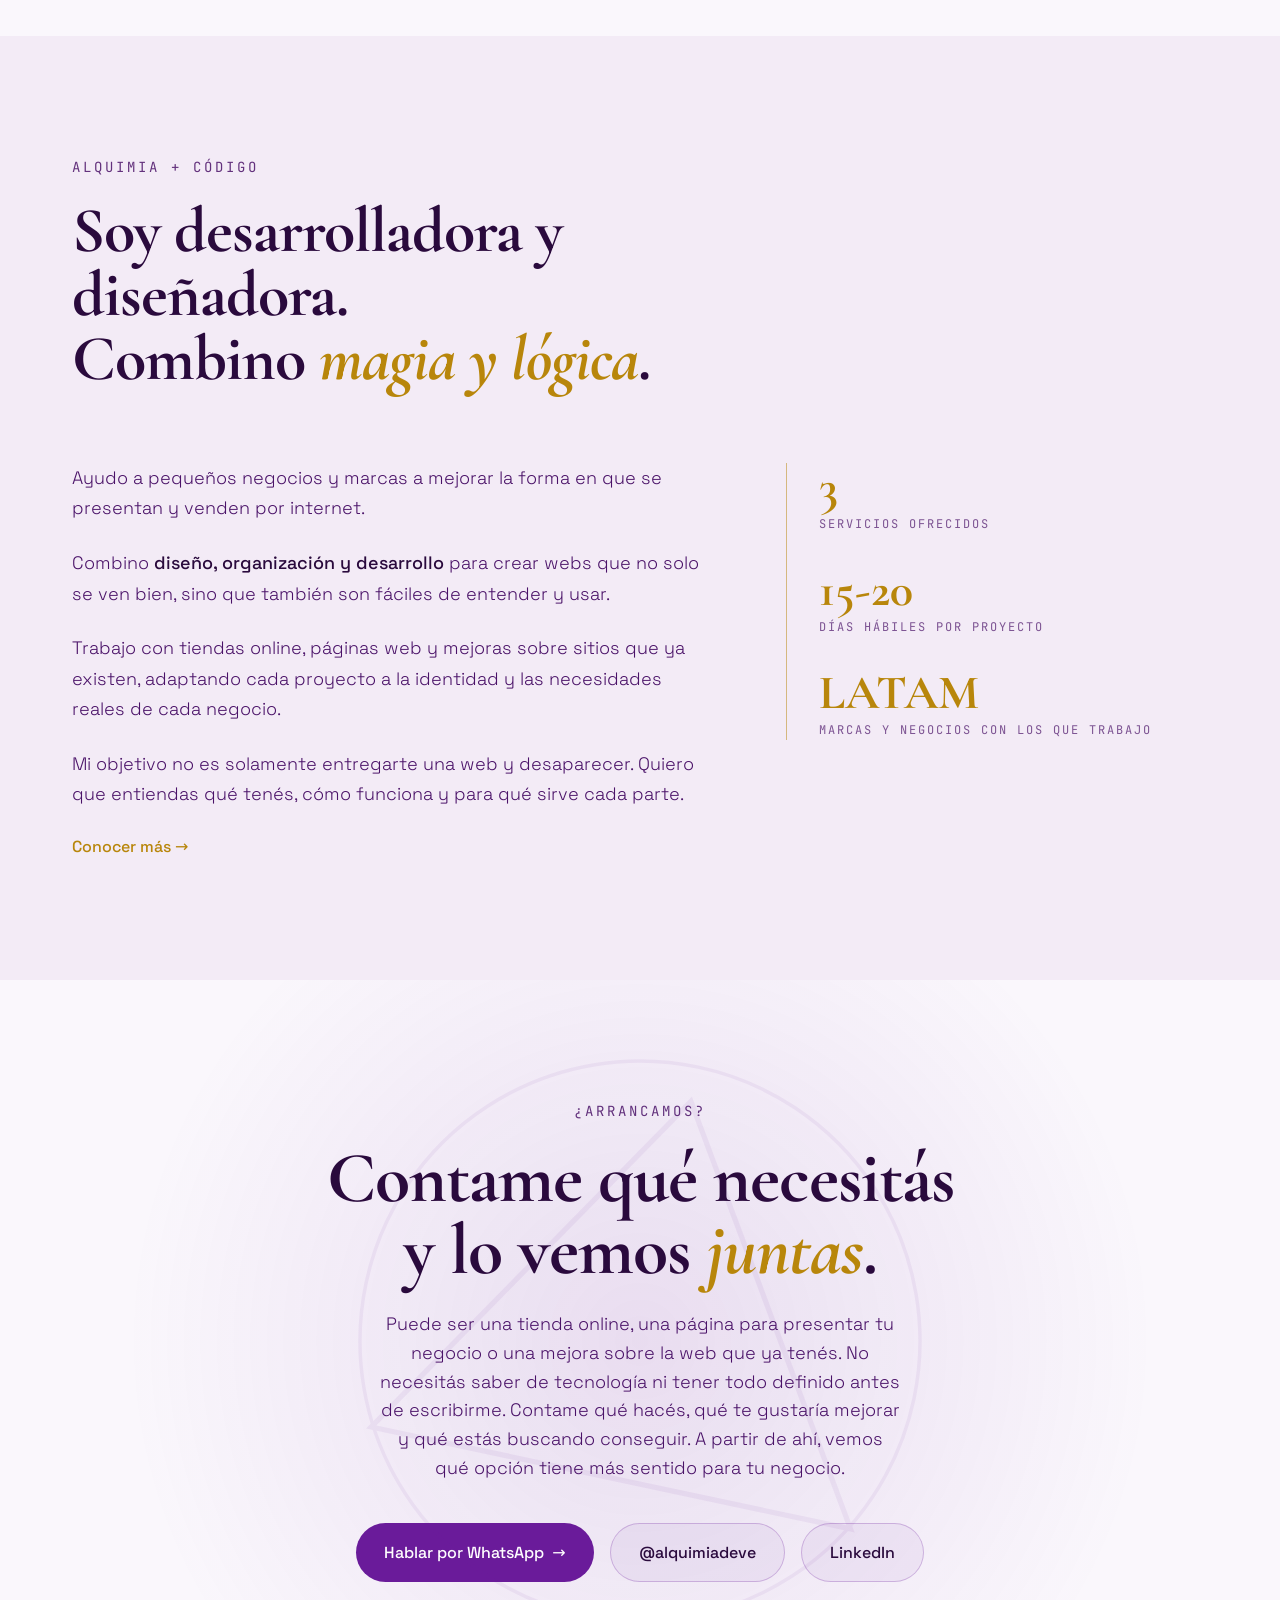
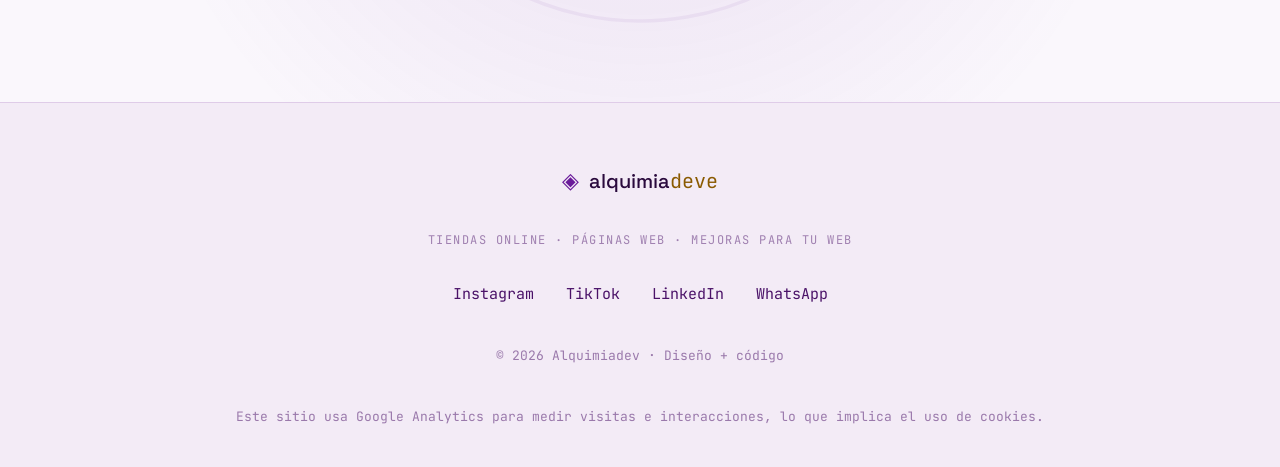
==== commit 194db75c: "google-site-verification" ====
--- a/index.html
+++ b/index.html
@@ -3,6 +3,7 @@
 <head>
   <meta charset="UTF-8" />
   <meta name="viewport" content="width=device-width, initial-scale=1.0" />
+  <meta name="google-site-verification" content="c2SzP26miLz7bndpd5K_EBHhoh6GBr6U7ppslG0u8II" />
 
   <!-- SEO básico -->
   <title>Tiendas online, páginas web y mejoras | Alquimiadev</title>
